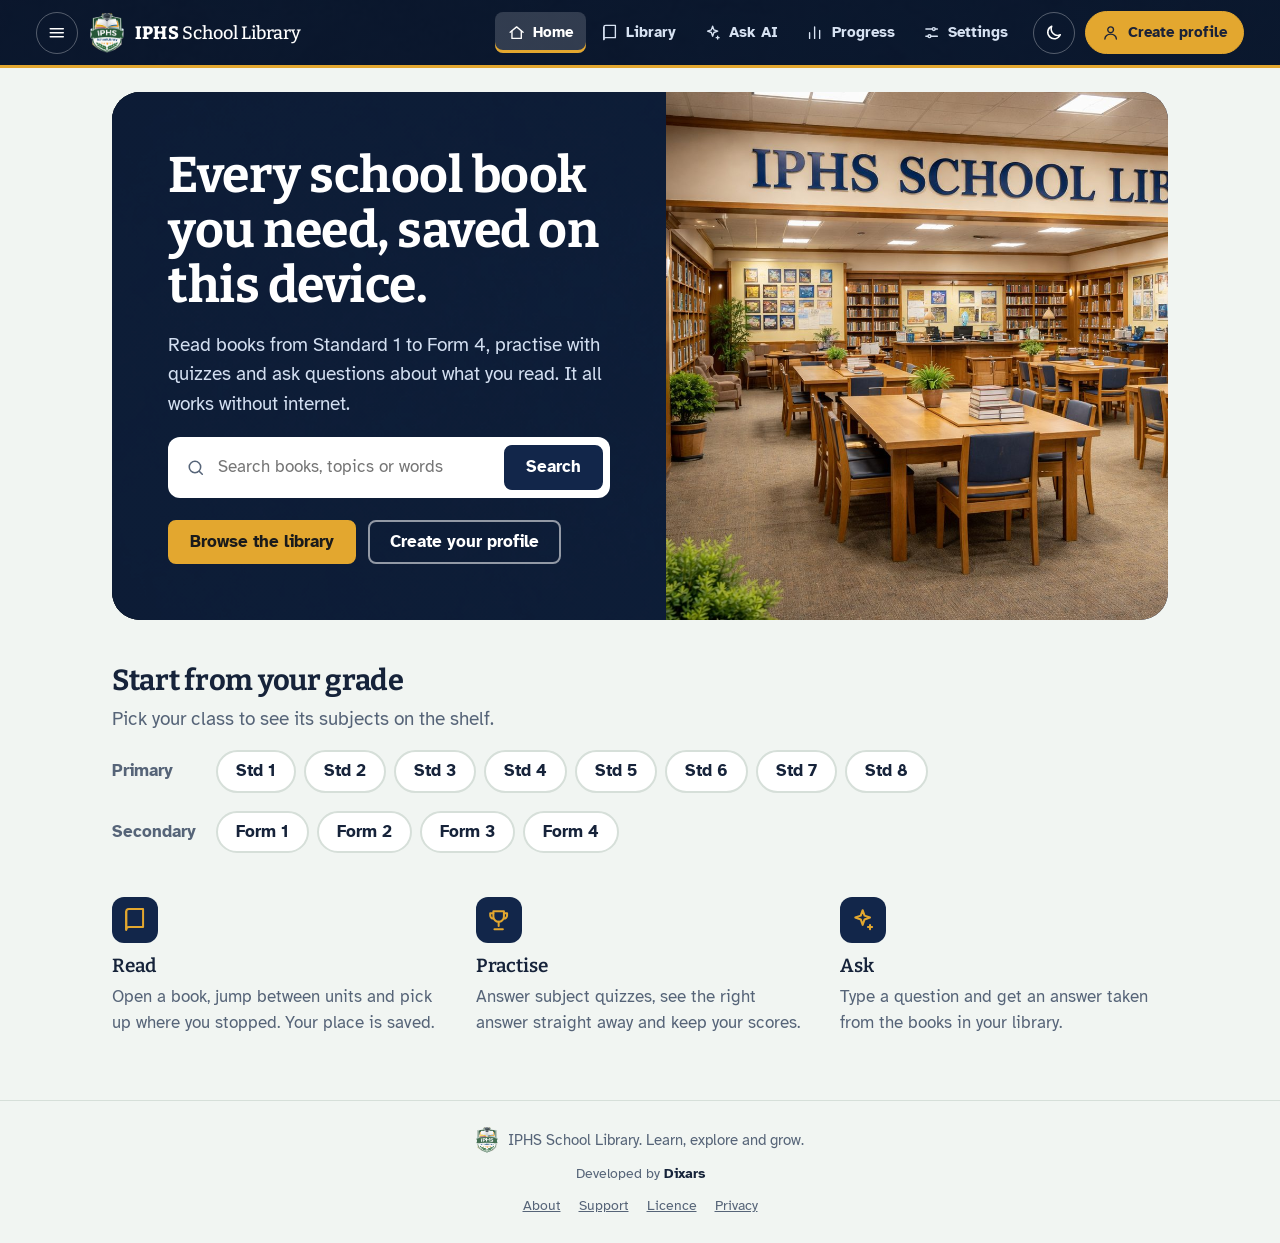
==== index.html @ deb0564f "Add files via upload" ====
<!doctype html>
<html lang="en">
<head>
  <meta charset="utf-8">
  <meta name="viewport" content="width=device-width,height=device-height,initial-scale=1,minimum-scale=1,maximum-scale=1,user-scalable=no,viewport-fit=cover,interactive-widget=resizes-content">
  <meta name="theme-color" content="#12264a">
  <meta name="author" content="Dixars">
  <meta name="description" content="IPHS School Library: read school books, practise with quizzes and ask questions, even without internet.">
  <title>IPHS School Library</title>
  <link rel="icon" href="[data-uri]" type="image/png">
  <link rel="manifest" href="manifest.webmanifest">
  <link rel="apple-touch-icon" href="apple-touch-icon.png">
  <meta name="mobile-web-app-capable" content="yes">
  <meta name="apple-mobile-web-app-capable" content="yes">
  <meta name="apple-mobile-web-app-title" content="IPHS Library">
  <meta name="apple-mobile-web-app-status-bar-style" content="black-translucent">
  <link rel="preconnect" href="https://fonts.googleapis.com">
  <link rel="preconnect" href="https://fonts.gstatic.com" crossorigin>
  <link rel="stylesheet" href="https://fonts.googleapis.com/css2?family=Atkinson+Hyperlegible:ital,wght@0,400;0,700;1,400&family=Bitter:wght@500;600;700;800&display=swap">
  <style>
/* IPHS School Library
   Palette taken from the school's own artwork: sign navy, shield green, star gold, oak shelves. */
:root{
  --navy:#12264a; --navy-deep:#0b1830; --green:#1f5c3b; --gold:#e3a72f; --oak:#a96a2f; --oak-hi:#c68a4c;
  --bg:#f1f5f2; --surface:#ffffff; --surface-2:#e8eee9; --line:#d6dfd9; --text:#16233a; --muted:#566478;
  --primary:#1f5c3b; --primary-hover:#184a30; --on-primary:#ffffff; --link:#1b4f9c; --focus:#2f6fdc;
  --ok:#1f7a45; --ok-bg:#e1f3e8; --bad:#a3283a; --bad-bg:#fbe6e9;
  --plank:var(--oak); --plank-hi:var(--oak-hi);
  --font-body:"Atkinson Hyperlegible",system-ui,-apple-system,"Segoe UI",Roboto,sans-serif;
  --font-head:"Bitter","Rockwell","Georgia",serif;
  --r-sm:8px; --r:12px; --r-lg:20px;
  color-scheme:light;
}
:root[data-theme="dark"]{
  --bg:#0b1220; --surface:#141e30; --surface-2:#1b2740; --line:#26344f; --text:#e7edf7; --muted:#9db0c8;
  --primary:#5cc08c; --primary-hover:#79d1a1; --on-primary:#06210f; --link:#8db8ff; --focus:#8db8ff;
  --ok:#6fd49b; --ok-bg:#12301f; --bad:#ff93a1; --bad-bg:#3a1620; --plank:#6b4220; --plank-hi:#855630;
  color-scheme:dark;
}
*{box-sizing:border-box}
html{scroll-behavior:smooth}
@media (prefers-reduced-motion:reduce){html{scroll-behavior:auto}*{animation:none!important;transition:none!important}}
body{margin:0;background:var(--bg);color:var(--text);font:400 17px/1.55 var(--font-body);-webkit-font-smoothing:antialiased;min-height:100vh;display:flex;flex-direction:column}
h1,h2,h3{font-family:var(--font-head);line-height:1.2;margin:0;color:var(--text);letter-spacing:-.01em}
h1{font-size:clamp(30px,4.6vw,46px);font-weight:700}
h2{font-size:clamp(23px,3vw,29px);font-weight:700}
h3{font-size:19px;font-weight:600}
p{margin:0}
a{color:var(--link)}
button,input,select,textarea{font:inherit;color:inherit}
button{cursor:pointer}
img{max-width:100%}
.ic{width:1.15em;height:1.15em;fill:none;stroke:currentColor;stroke-width:1.9;stroke-linecap:round;stroke-linejoin:round;flex:none}
.sr{position:absolute;width:1px;height:1px;overflow:hidden;clip:rect(0 0 0 0);white-space:nowrap}
.skip{position:absolute;left:12px;top:-60px;background:var(--gold);color:#1a2238;padding:10px 16px;border-radius:var(--r-sm);z-index:100;font-weight:700}
.skip:focus{top:10px}
:focus-visible{outline:3px solid var(--focus);outline-offset:2px;border-radius:4px}
.muted{color:var(--muted)} .small{font-size:14px} .strong{font-weight:700;color:var(--text)}
.lead{font-size:19px;color:var(--muted);max-width:60ch;margin-top:8px}

/* ---------- top bar ---------- */
.topbar{position:sticky;top:0;z-index:30;display:flex;align-items:center;gap:20px;height:68px;padding:0 clamp(14px,3vw,36px);color:#fff;
  background:linear-gradient(rgba(11,24,48,.9),rgba(11,24,48,.9)),url("[data-uri]") center/cover,var(--navy);border-bottom:3px solid var(--gold)}
.brand{display:flex;align-items:center;gap:11px;color:#fff;text-decoration:none;white-space:nowrap}
.brand img{height:40px;width:auto;display:block}
.brand-name{font:500 18px var(--font-head)}.brand-name b{font-weight:800;letter-spacing:.01em}
.nav{display:flex;gap:2px;margin-left:12px;flex:1}
.nav a{display:flex;align-items:center;gap:8px;color:#d7e2f2;text-decoration:none;padding:9px 13px;border-radius:var(--r-sm);font-weight:700;font-size:15px}
.nav a:hover{background:rgba(255,255,255,.1);color:#fff}
.nav a.active{background:rgba(255,255,255,.16);color:#fff;box-shadow:inset 0 -3px 0 var(--gold)}
.top-actions{display:flex;align-items:center;gap:10px;margin-left:auto}
.icon-btn{display:inline-grid;place-items:center;width:42px;height:42px;border-radius:50%;border:1px solid var(--line);background:var(--surface);color:var(--text);transition:background .15s,border-color .15s}
.icon-btn:hover{border-color:var(--primary)}
.icon-btn.on-dark{background:transparent;border-color:rgba(255,255,255,.3);color:#fff}
.icon-btn.on-dark:hover{background:rgba(255,255,255,.12);border-color:#fff}
.account-chip{display:flex;align-items:center;gap:9px;color:#fff;text-decoration:none;font-weight:700;font-size:15px;padding:4px 14px 4px 4px;border:1px solid rgba(255,255,255,.3);border-radius:999px}
.account-chip:hover{background:rgba(255,255,255,.12)}
.account-chip.join{padding:9px 16px;background:var(--gold);color:#1a2238;border-color:var(--gold)}
.account-chip.join:hover{background:#f0b94a}
.avatar{display:grid;place-items:center;width:34px;height:34px;border-radius:50%;background:var(--gold);color:#1a2238;font:700 16px var(--font-head)}
#readbar{position:fixed;top:68px;left:0;height:4px;width:0;background:var(--gold);z-index:29;transition:width .1s linear}

/* ---------- layout ---------- */
main{flex:1}
.wrap{max-width:1120px;margin:0 auto;padding:36px clamp(16px,3vw,32px) 64px}
.wrap.wide{max-width:1000px}
.wrap.landing{padding-top:24px}
.page-head{margin-bottom:22px}
.block{margin-top:44px}.block.flush{margin-top:20px}
.block>h2,.block-head h2{margin-bottom:6px}
.block-head{display:flex;align-items:baseline;justify-content:space-between;gap:16px;margin-bottom:14px}
.block>.lead{margin:0 0 16px}
.block h2+*{margin-top:14px}
.crumbs{display:flex;flex-wrap:wrap;gap:8px;align-items:center;font-size:15px;color:var(--muted);margin-bottom:18px}
.crumbs a{color:var(--muted);text-decoration-thickness:1px}.crumbs a:hover{color:var(--text)}
.textlink{color:var(--link);font-weight:700;text-underline-offset:3px}
.textlink.back{display:inline-flex;align-items:center;gap:7px;text-decoration:none;margin-bottom:18px}
.panel{background:var(--surface);border:1px solid var(--line);border-radius:var(--r);padding:24px}
.panel h3{margin-bottom:6px}
.row-panel{display:flex;align-items:center;justify-content:space-between;gap:18px;flex-wrap:wrap}
.notice{padding:14px 18px;border-radius:var(--r);background:var(--surface-2);margin-bottom:18px}
.notice.warn{background:var(--bad-bg);color:var(--text);border:1px solid var(--bad)}
.empty-state{text-align:center;padding:48px 20px;background:var(--surface);border:1px dashed var(--line);border-radius:var(--r)}
.empty-state h3{margin-bottom:8px}.empty-state p{color:var(--muted);max-width:44ch;margin:0 auto 18px}
.empty{color:var(--muted)}

/* ---------- buttons ---------- */
.btn{display:inline-flex;align-items:center;justify-content:center;gap:8px;min-height:44px;padding:10px 20px;border:2px solid var(--primary);border-radius:var(--r-sm);background:var(--primary);color:var(--on-primary);font-weight:700;text-decoration:none;line-height:1.2;transition:background .15s,border-color .15s,transform .1s}
.btn:hover{background:var(--primary-hover);border-color:var(--primary-hover)}
.btn:active{transform:translateY(1px)}
.btn:disabled{opacity:.6;cursor:wait}
.btn.small{min-height:38px;padding:6px 14px;font-size:15px}
.btn.big{min-height:50px;padding:12px 26px;font-size:18px}
.btn.outline{background:transparent;color:var(--text);border-color:var(--line)}
.btn.outline:hover{background:var(--surface-2);border-color:var(--muted)}
.btn.outline.on{background:var(--ok-bg);border-color:var(--ok);color:var(--text)}
.btn.gold{background:var(--gold);border-color:var(--gold);color:#1a2238}.btn.gold:hover{background:#f0b94a;border-color:#f0b94a}
.btn.ghost-light{background:transparent;border-color:rgba(255,255,255,.55);color:#fff}.btn.ghost-light:hover{background:rgba(255,255,255,.14);border-color:#fff}
.btn.danger{background:transparent;border-color:var(--bad);color:var(--bad)}.btn.danger:hover{background:var(--bad-bg)}
.btn-row{display:flex;flex-wrap:wrap;gap:10px;margin-top:18px}.btn-row.center{justify-content:center}
.icon-btn.fav{width:38px;height:38px}
.icon-btn.fav.on{background:var(--bad-bg);border-color:var(--bad);color:var(--bad)}
.icon-btn.fav.on .ic{fill:currentColor}
.btn.outline.on .ic{fill:currentColor}

/* ---------- forms ---------- */
.searchbar{display:flex;align-items:center;gap:8px;background:var(--surface);border:2px solid var(--line);border-radius:var(--r);padding:5px 5px 5px 16px;max-width:640px}
.searchbar:focus-within{border-color:var(--focus)}
.searchbar>.ic{color:var(--muted)}
.searchbar input{flex:1;min-width:0;width:100%;border:0;background:transparent;font-size:17px;padding:10px 4px;outline:0}
.field{margin-top:18px}
.field label{display:block;font-weight:700;margin-bottom:6px}
.field input[type=text],.field input:not([type]),.field input[type=number],.field input[type=password],.field input[type=url]{width:100%;min-height:48px;padding:10px 14px;border:2px solid var(--line);border-radius:var(--r-sm);background:var(--surface);outline:0}
.field input:focus{border-color:var(--focus)}
.choices{display:flex;flex-wrap:wrap;gap:8px}
.choice input{position:absolute;opacity:0}
.choice span{display:inline-flex;align-items:center;min-height:46px;padding:8px 20px;border:2px solid var(--line);border-radius:999px;background:var(--surface);font-weight:700;cursor:pointer}
.choice input:checked+span{background:var(--primary);border-color:var(--primary);color:var(--on-primary)}
.choice input:focus-visible+span{outline:3px solid var(--focus);outline-offset:2px}
.form-error{color:var(--bad);font-weight:700;min-height:1.5em;margin-top:14px}
.seg{display:inline-flex;border:2px solid var(--line);border-radius:var(--r-sm);overflow:hidden;background:var(--surface)}
.seg button{display:inline-flex;align-items:center;gap:7px;border:0;background:transparent;padding:10px 18px;font-weight:700;min-height:44px}
.seg button.on{background:var(--primary);color:var(--on-primary)}

/* ---------- landing ---------- */
.hero{display:grid;grid-template-columns:minmax(0,1.05fr) minmax(0,.95fr);border-radius:28px;overflow:hidden;min-height:440px;background:var(--navy);color:#fff}
.hero-copy{min-width:0;padding:clamp(28px,5vw,56px);display:flex;flex-direction:column;justify-content:center;gap:18px;
  background:linear-gradient(rgba(14,30,58,.93),rgba(14,30,58,.93)),url("[data-uri]") center/cover}
.hero h1{color:#fff;font-size:clamp(32px,4.6vw,50px);line-height:1.1}
.hero-copy>p{font-size:19px;color:#d3dff1;max-width:48ch}
.hero .searchbar{border-color:transparent;color:var(--text)}
.hero .searchbar .btn{background:var(--navy);border-color:var(--navy)}
.hero-cta{display:flex;flex-wrap:wrap;gap:12px;margin-top:4px}
.hero-art{background:url("[data-uri]") 18% center/cover;min-height:260px}
.chip-groups{display:grid;gap:18px}
.chip-group{display:flex;align-items:center;gap:14px;flex-wrap:wrap}
.chip-group-label{width:90px;font-weight:700;color:var(--muted)}
.chips{display:flex;flex-wrap:wrap;gap:8px}
.chip{display:inline-flex;align-items:center;min-height:42px;padding:6px 18px;border:2px solid var(--line);border-radius:999px;background:var(--surface);color:var(--text);font-weight:700;text-decoration:none;transition:border-color .15s,background .15s}
.chip:hover{border-color:var(--primary);background:var(--surface-2)}
.btn-chip{text-align:left;cursor:pointer;font-weight:400;padding:8px 16px;line-height:1.3}
.three{display:grid;grid-template-columns:repeat(3,1fr);gap:36px}
.three h3{margin:12px 0 6px}.three p{color:var(--muted)}
.mark{display:inline-grid;place-items:center;width:46px;height:46px;border-radius:12px;background:var(--navy);color:var(--gold);font-size:22px}
:root[data-theme="dark"] .mark{background:var(--surface-2)}

/* ---------- home ---------- */
.home-grid{display:grid;grid-template-columns:minmax(0,1.5fr) minmax(0,1fr);gap:20px;margin-top:26px}
.continue{display:flex;gap:22px;align-items:center}
.continue h3{margin-bottom:4px}
.continue .meter{margin:10px 0 16px;max-width:320px}
.empty-cont{min-height:150px}
.stat-panel{display:grid;gap:12px;align-content:start}
.stat-line{display:flex;align-items:baseline;gap:10px;flex-wrap:wrap}
.stat-num,.big-num{font:700 34px/1 var(--font-head)}.stat-num small,.big-num small,.huge small{font:400 16px var(--font-body);color:var(--muted)}
.big-num{font-size:44px;margin:8px 0 12px}
.badge-line{display:flex;align-items:center;gap:8px;font-weight:700}.badge-line .ic{color:var(--gold);width:1.4em;height:1.4em}
.meter{height:10px;border-radius:99px;background:var(--surface-2);overflow:hidden;border:1px solid var(--line)}
.meter span{display:block;height:100%;background:var(--primary);border-radius:99px;transition:width .35s}
.meter.slim{height:7px}
.top-stats{display:grid;grid-template-columns:repeat(3,1fr);gap:16px}

/* ---------- library: tabs + shelf ---------- */
.tabs{display:flex;flex-wrap:wrap;gap:12px 34px;margin-bottom:30px}
.tabgroup{display:flex;flex-direction:column;gap:6px}
.tabgroup-label{font-weight:700;color:var(--muted);font-size:15px}
.tabrow{display:flex;gap:6px;flex-wrap:wrap}
.tab{position:relative;display:inline-flex;align-items:center;min-height:42px;padding:6px 15px;border:2px solid var(--line);border-radius:10px 10px 4px 4px;background:var(--surface);color:var(--text);font-weight:700;text-decoration:none}
.tab:hover{border-color:var(--primary)}
.tab.active{background:var(--navy);border-color:var(--navy);color:#fff}
:root[data-theme="dark"] .tab.active{background:var(--primary);border-color:var(--primary);color:var(--on-primary)}
.tab.has::after{content:"";position:absolute;top:5px;right:5px;width:8px;height:8px;border-radius:50%;background:var(--gold)}

.shelf{--row:318px;display:grid;grid-template-columns:repeat(auto-fill,86px);justify-content:start;gap:0 14px;grid-auto-rows:var(--row);padding:0 22px;
  border-radius:6px;background:repeating-linear-gradient(to bottom,transparent 0,transparent calc(var(--row) - 20px),var(--plank-hi) calc(var(--row) - 20px),var(--plank-hi) calc(var(--row) - 16px),var(--plank) calc(var(--row) - 16px),var(--plank) var(--row))}
.spine{--c:#1d3a6e;position:relative;align-self:end;margin-bottom:20px;width:86px;height:var(--h);display:flex;flex-direction:column;align-items:center;justify-content:space-between;padding:20px 8px 12px;
  background:var(--c);color:#fff;text-decoration:none;border-radius:4px 4px 2px 2px;
  box-shadow:inset -7px 0 9px rgba(0,0,0,.2),inset 3px 0 0 rgba(255,255,255,.14),0 2px 3px rgba(0,0,0,.2);transition:transform .2s ease,box-shadow .2s ease}
.spine::before,.spine::after{content:"";position:absolute;left:0;right:0;height:5px;background:var(--gold);opacity:.9}
.spine::before{top:9px}.spine::after{bottom:44px}
.spine:hover,.spine:focus-visible{transform:translateY(-14px);box-shadow:inset -7px 0 9px rgba(0,0,0,.2),inset 3px 0 0 rgba(255,255,255,.14),0 14px 14px rgba(0,0,0,.28)}
.spine-title{writing-mode:vertical-rl;max-height:calc(var(--h) - 90px);font:600 16px/1.15 var(--font-head);text-align:left;margin-top:8px;overflow:hidden}
.spine-count{display:grid;place-items:center;width:30px;height:30px;border-radius:50%;background:#fff;color:#1a2238;font:700 15px var(--font-body)}
.spine.none{filter:saturate(.45);opacity:.7}
.spine.none .spine-count{background:transparent;color:#fff;opacity:.8}
.shelf-note{margin-top:18px;color:var(--muted);font-size:15px}

/* ---------- books ---------- */
.cover-grid{display:grid;grid-template-columns:repeat(auto-fill,minmax(210px,1fr));gap:22px}
.book{display:flex;flex-direction:column;background:var(--surface);border:1px solid var(--line);border-radius:var(--r);overflow:hidden}
.book-cover{--c:#1d3a6e;position:relative;display:flex;flex-direction:column;justify-content:space-between;min-height:170px;padding:22px 20px 16px 30px;background:var(--c);color:#fff;text-decoration:none;
  box-shadow:inset 12px 0 0 rgba(0,0,0,.18),inset 14px 0 0 var(--gold)}
.book-cover::after{content:"";position:absolute;inset:0;background:linear-gradient(120deg,rgba(255,255,255,.12),transparent 50%);pointer-events:none}
.book-cover-title{font:700 24px/1.15 var(--font-head)}
.book-cover-grade{font-size:15px;opacity:.9}
.book-cover.small{min-height:130px;width:110px;flex:none;padding:14px 10px 12px 24px;border-radius:var(--r-sm);box-shadow:inset 8px 0 0 rgba(0,0,0,.18),inset 10px 0 0 var(--gold)}
.book-cover.small .book-cover-title{font-size:17px}
.book-body{padding:16px;display:grid;gap:10px}
.book-actions{display:flex;align-items:center;justify-content:space-between;margin-top:2px}
.tags{display:flex;flex-wrap:wrap;gap:6px}
.tag{display:inline-block;font-size:14px;font-weight:700;padding:2px 11px;border-radius:999px;background:var(--surface-2);color:var(--text)}
.status{display:inline-flex;align-items:center;gap:6px;font-size:15px;font-weight:700;color:var(--muted)}
.status.done{color:var(--ok)}.status.quiet{font-weight:400}

/* ---------- reader ---------- */
.reader-layout{display:grid;grid-template-columns:250px minmax(0,1fr);gap:28px;align-items:start}
.units{position:sticky;top:92px;background:var(--surface);border:1px solid var(--line);border-radius:var(--r);padding:18px}
.units h3{margin-bottom:10px}
.units ol{list-style:none;margin:0;padding:0;display:grid;gap:2px}
.units button{width:100%;text-align:left;border:0;background:transparent;padding:9px 11px;border-radius:var(--r-sm);font-weight:700;border-left:4px solid transparent;color:var(--text)}
.units button:hover{background:var(--surface-2)}
.units button.active{background:var(--surface-2);border-left-color:var(--gold)}
.paper{background:var(--surface);border:1px solid var(--line);border-radius:var(--r);padding:clamp(22px,4vw,48px)}
.paper{overflow-wrap:anywhere}.paper p,.paper li{overflow-wrap:anywhere}
.paper-head{display:grid;gap:12px;padding-bottom:22px;border-bottom:1px solid var(--line);margin-bottom:8px}
.reader-actions{display:flex;flex-wrap:wrap;gap:8px}
.prose{font-size:19px;line-height:1.75;max-width:66ch}
.prose h2{font-size:27px;margin:40px 0 12px;padding-top:26px;border-top:4px solid var(--gold);scroll-margin-top:96px}
.prose h2:first-child{margin-top:20px;border-top:0;padding-top:0}
.prose h3{font-size:21px;margin:28px 0 8px;color:var(--primary)}
.prose p{margin:0 0 14px}
.prose ul,.prose ol{padding-left:1.3em;margin:0 0 16px}.prose li{margin:5px 0;padding-left:4px}
.prose li::marker{color:var(--primary);font-weight:700}
.paper-foot{margin-top:36px;padding-top:24px;border-top:1px solid var(--line)}
.finish-msg{display:flex;align-items:center;gap:8px;font-weight:700;margin-bottom:12px}
.finish-msg .ic{color:var(--ok)}

/* ---------- lists / progress ---------- */
.rows{display:grid;border:1px solid var(--line);border-radius:var(--r);background:var(--surface);overflow:hidden}
.row{display:flex;align-items:center;gap:14px;padding:14px 18px;border-bottom:1px solid var(--line)}
.row:last-child{border-bottom:0}.row>div:first-child{flex:1;min-width:0}
.row a.strong{text-decoration:none}.row a.strong:hover{text-decoration:underline}
.score-pill{font:700 17px var(--font-head);padding:4px 14px;border-radius:999px;background:var(--surface-2)}
.ladder{list-style:none;margin:16px 0;padding:0;display:grid;gap:0}
.ladder li{display:flex;gap:14px;align-items:center;padding:12px 0 12px 2px;position:relative}
.ladder li div{display:grid}
.ladder li:not(:last-child)::before{content:"";position:absolute;left:15px;top:44px;bottom:-12px;width:2px;background:var(--line)}
.ladder-dot{display:grid;place-items:center;width:30px;height:30px;border-radius:50%;border:2px solid var(--line);background:var(--surface);color:#fff;flex:none;z-index:1}
.ladder li.past .ladder-dot,.ladder li.now .ladder-dot{background:var(--primary);border-color:var(--primary);color:var(--on-primary)}
.ladder li.now .ladder-dot{box-shadow:0 0 0 4px rgba(227,167,47,.45)}
.ladder li:not(.past):not(.now) strong{color:var(--muted)}

/* ---------- profile / register ---------- */
.profile-layout{display:grid;grid-template-columns:minmax(0,440px) 1fr;gap:28px;align-items:start}
.libcard{position:relative;color:#fff;border-radius:18px;padding:26px 26px 22px;width:100%;display:flex;flex-direction:column;justify-content:space-between;min-height:240px;
  background:linear-gradient(rgba(14,30,58,.9),rgba(14,30,58,.93)),url("[data-uri]") center/cover;border-left:14px solid var(--green);box-shadow:0 10px 26px rgba(8,18,40,.28)}
.libcard::after{content:"";position:absolute;left:0;right:0;top:78px;height:4px;background:var(--gold)}
.libcard-top{display:flex;align-items:center;gap:12px}.libcard-top strong{display:block;font:700 18px var(--font-head)}.libcard-top span{font-size:14px;color:#c4d3ea}
.libcard-name{font:700 clamp(24px,3.6vw,30px)/1.1 var(--font-head);margin-top:20px;overflow-wrap:anywhere}
.libcard-grid{display:grid;grid-template-columns:repeat(4,auto);gap:6px 20px;margin:12px 0 0;justify-content:start}
.libcard-grid div{display:grid}.libcard-grid dt{font-size:13px;color:#b8c8e2}.libcard-grid dd{margin:0;font-weight:700}
.libcard-no{font:600 15px/1 ui-monospace,Menlo,Consolas,monospace;letter-spacing:.14em;color:var(--gold);margin-top:14px}
.register{display:grid;grid-template-columns:.9fr 1.1fr;border-radius:24px;overflow:hidden;background:var(--surface);border:1px solid var(--line)}
.register-art{display:flex;align-items:flex-end;padding:30px;color:#fff;min-height:560px;background:linear-gradient(180deg,rgba(11,24,48,.1) 25%,rgba(11,24,48,.88)),url("[data-uri]") 42% center/cover}
.register-art h2{color:#fff;margin-bottom:8px}.register-art p{color:#e1eaf7}
.register-form{padding:clamp(24px,4vw,44px)}
.register-form h1{font-size:clamp(28px,3.4vw,36px);margin-bottom:6px}

/* ---------- ask AI ---------- */
.chat{padding:0;overflow:hidden;max-width:820px}
.chat-log{display:flex;flex-direction:column;gap:14px;padding:22px;min-height:240px;max-height:56vh;overflow-y:auto}
.chat-empty{margin:auto;text-align:center;color:var(--muted);max-width:40ch}
.msg{max-width:85%;padding:12px 16px;border-radius:16px;white-space:pre-wrap;overflow-wrap:anywhere}
.msg.me{align-self:flex-end;background:var(--navy);color:#fff;border-bottom-right-radius:4px}
:root[data-theme="dark"] .msg.me{background:var(--primary);color:var(--on-primary)}
.msg.ai{align-self:flex-start;background:var(--surface-2);border-bottom-left-radius:4px}
.msg.pending p::after{content:"...";animation:dots 1.2s steps(4,end) infinite}
@keyframes dots{0%{content:""}25%{content:"."}50%{content:".."}75%,100%{content:"..."}}
.msg .src,.msg .note{display:block;margin-top:8px;font-size:14px;color:var(--muted);white-space:normal}
.suggest{display:flex;flex-wrap:wrap;align-items:center;gap:8px;padding:0 22px 14px}
.chat-form{display:flex;gap:10px;padding:14px 22px;border-top:1px solid var(--line);align-items:flex-end}
.chat-form textarea{flex:1;resize:vertical;min-height:50px;max-height:160px;padding:11px 14px;border:2px solid var(--line);border-radius:var(--r-sm);background:var(--surface);outline:0}
.chat-form textarea:focus{border-color:var(--focus)}
.chat-mode{padding:0 22px 16px}

/* ---------- settings ---------- */
.wrap>.panel+.panel{margin-top:16px}
.setting{display:flex;align-items:center;justify-content:space-between;gap:20px;flex-wrap:wrap}
.setting.nopad{padding:0}
.ai-form{margin-top:10px;padding-top:6px;border-top:1px solid var(--line);max-width:560px}
.ai-form.dim{opacity:.6}

/* ---------- quiz ---------- */
.quiz{max-width:720px;margin:0 auto}
.quiz-meta{display:flex;justify-content:space-between;gap:12px;color:var(--muted);font-weight:700;margin-bottom:10px;flex-wrap:wrap}
.q{font-size:clamp(25px,3.6vw,32px);margin:26px 0 22px}
.opts{display:grid;gap:12px}
.opt{display:flex;align-items:center;gap:16px;text-align:left;min-height:62px;padding:12px 18px;background:var(--surface);border:2px solid var(--line);border-radius:var(--r);font-size:18px;transition:border-color .15s,background .15s}
.opt:hover:not(:disabled){border-color:var(--primary);background:var(--surface-2)}
.opt .key{display:grid;place-items:center;flex:none;width:34px;height:34px;border-radius:8px;background:var(--surface-2);font:700 16px var(--font-head)}
.opt:disabled{cursor:default;color:var(--text)}
.opt.right{background:var(--ok-bg);border-color:var(--ok)}.opt.right .key{background:var(--ok);color:#fff}
.opt.wrong{background:var(--bad-bg);border-color:var(--bad)}.opt.wrong .key{background:var(--bad);color:#fff}
.quiz-foot{margin-top:20px;display:grid;gap:14px;justify-items:start}
.fb{font-weight:700;font-size:18px}.fb.ok{color:var(--ok)}.fb.no{color:var(--bad)}
.center{text-align:center}.panel.center{padding:40px 24px}
.huge{font:800 72px/1 var(--font-head);margin:18px 0}.huge small{font-size:24px}
.quiz.result .meter{max-width:320px;margin:0 auto 18px}

/* ---------- misc chrome ---------- */
.footer{display:flex;align-items:center;justify-content:center;gap:10px;padding:26px 16px;color:var(--muted);font-size:15px;border-top:1px solid var(--line)}
.footer{flex-wrap:wrap;text-align:center}
.footer-dev{flex-basis:100%;font-size:14px}
.footer-dev strong{color:var(--text)}
.footer img{height:26px;width:auto;opacity:.85}
.bottomnav{display:none}
#toast{position:fixed;left:50%;bottom:28px;transform:translate(-50%,20px);background:var(--navy-deep);color:#fff;padding:12px 22px;border-radius:999px;font-weight:700;box-shadow:0 8px 24px rgba(0,0,0,.3);opacity:0;pointer-events:none;transition:opacity .2s,transform .2s;z-index:60;max-width:90vw;text-align:center}
#toast.show{opacity:1;transform:translate(-50%,0)}

/* ---------- tablet / mobile ---------- */
@media (max-width:980px){
  .nav a span{display:none}.nav a{padding:10px 12px}.nav a .ic{width:1.4em;height:1.4em}
  .home-grid,.profile-layout,.reader-layout{grid-template-columns:minmax(0,1fr)}
  .units{position:static}.units ol{display:flex;flex-wrap:wrap;gap:6px}.units button{border:2px solid var(--line);border-radius:999px;padding:6px 14px}.units button.active{border-color:var(--gold)}
  .top-stats{grid-template-columns:minmax(0,1fr)}
  .three{grid-template-columns:minmax(0,1fr);gap:26px}
}
@media (max-width:760px){
  body{font-size:16px;padding-bottom:70px}
  .topbar{height:60px}#readbar{top:60px}
  .nav{display:none}
  .brand img{height:34px}.brand-name{font-size:16px}
  .brand-name{font-size:15px}.top-actions{gap:8px}
  .account-name{display:none}.account-chip{padding:3px}.account-chip.join{padding:0;width:42px;height:42px;justify-content:center}.account-chip.join span{display:none}.account-chip.join .ic{width:1.35em;height:1.35em}
  .bottomnav{display:grid;grid-template-columns:repeat(5,1fr);position:fixed;left:0;right:0;bottom:0;z-index:40;background:var(--navy-deep);border-top:3px solid var(--gold);padding-bottom:env(safe-area-inset-bottom)}
  .bottomnav a{display:flex;flex-direction:column;align-items:center;gap:2px;padding:9px 2px 8px;color:#b9c8e0;text-decoration:none;font-size:12px;font-weight:700}
  .bottomnav a .ic{width:1.6em;height:1.6em}.bottomnav a.active{color:#fff;box-shadow:inset 0 3px 0 var(--gold)}
  #toast{bottom:84px}
  .hero{grid-template-columns:minmax(0,1fr);border-radius:20px}.hero-art{order:-1;min-height:170px}
  .hero-copy{padding:26px 20px}.hero .searchbar .btn{display:none}
  .chip-group-label{width:100%}
  .register{grid-template-columns:minmax(0,1fr)}.register-art{min-height:200px}
  .libcard-grid{grid-template-columns:repeat(2,auto)}
  .continue{flex-direction:column;align-items:flex-start}
  .wrap{padding-top:24px}
  .prose{font-size:18px}
  .msg{max-width:94%}
  .chat-form{flex-direction:column;align-items:stretch}.chat-form .btn{width:100%}
  /* shelf becomes a stack of books lying flat */
  .shelf{display:grid;grid-template-columns:1fr;grid-auto-rows:auto;gap:8px;padding:0;background:none;border-radius:0}
  .spine{width:100%;height:auto;min-height:62px;margin:0;flex-direction:row;align-items:center;padding:10px 14px 10px 26px;border-radius:6px;box-shadow:inset 10px 0 0 rgba(0,0,0,.18),inset 0 -4px 0 var(--gold)}
  .spine::before,.spine::after{display:none}
  .spine:hover,.spine:focus-visible{transform:none}
  .spine-title{writing-mode:horizontal-tb;max-height:none;margin:0;font-size:17px}
}

/* ---------- class screen + guide ---------- */
.class-head{display:flex;justify-content:space-between;align-items:flex-end;gap:20px;flex-wrap:wrap;margin-bottom:24px}
.class-head .lead{margin-top:6px}
.stage-tag{display:inline-block;margin-bottom:10px;padding:3px 14px;border-radius:999px;background:var(--navy);color:#fff;font-size:15px;font-weight:700}
:root[data-theme="dark"] .stage-tag{background:var(--primary);color:var(--on-primary)}
.glance{display:flex;gap:10px;margin:0}
.glance div{display:flex;flex-direction:column-reverse;align-items:center;min-width:96px;padding:10px 16px;background:var(--surface);border:1px solid var(--line);border-radius:var(--r);text-align:center}
.glance dd{margin:0;font:700 28px/1.1 var(--font-head)}
.glance dt{font-size:14px;color:var(--muted)}
.guide{margin-top:52px;padding-top:30px;border-top:4px solid var(--gold)}
.guide-head{display:flex;justify-content:space-between;align-items:flex-end;gap:16px;flex-wrap:wrap;margin-bottom:18px}
.guide-head h2{margin-bottom:4px}
.guide-grid{display:grid;grid-template-columns:minmax(0,1fr) minmax(0,1.55fr);gap:18px;margin-bottom:18px;align-items:start}
.guide-grid.even{grid-template-columns:repeat(2,minmax(0,1fr))}
.about h4{margin:18px 0 8px;font:700 16px var(--font-body)}
.about p{color:var(--muted)}
.ticks{list-style:none;margin:0;padding:0;display:grid;gap:9px}
.ticks li{position:relative;padding-left:26px}
.ticks li::before{content:"";position:absolute;left:3px;top:.55em;width:11px;height:6px;border-left:3px solid var(--primary);border-bottom:3px solid var(--primary);transform:rotate(-45deg) translateY(-50%)}
.hint-grid{display:grid;grid-template-columns:repeat(2,minmax(0,1fr));gap:12px;margin-top:14px}
.hint{display:grid;grid-template-columns:auto 1fr;gap:12px;padding:14px;background:var(--surface-2);border-radius:10px;border-left:5px solid var(--gold)}
.hint-ic{display:grid;place-items:center;width:34px;height:34px;border-radius:50%;background:var(--navy);color:var(--gold);font-size:17px}
:root[data-theme="dark"] .hint-ic{background:var(--surface);}
.hint strong{display:block;line-height:1.25;margin-bottom:3px}
.hint p{color:var(--muted);font-size:15px;line-height:1.45}
.routine{margin-bottom:18px}
.routine-head{display:flex;justify-content:space-between;align-items:baseline;gap:12px;flex-wrap:wrap;margin-bottom:14px}
.steps{counter-reset:step;list-style:none;margin:0;padding:0;display:grid;grid-template-columns:repeat(auto-fit,minmax(150px,1fr));gap:12px}
.steps li{counter-increment:step;position:relative;padding:14px 14px 14px;border:1px solid var(--line);border-radius:12px;background:var(--surface)}
.steps li::before{content:counter(step);display:grid;place-items:center;width:30px;height:30px;margin-bottom:10px;border-radius:50%;background:var(--navy);color:#fff;font:700 15px var(--font-head)}
:root[data-theme="dark"] .steps li::before{background:var(--primary);color:var(--on-primary)}
.steps .time{position:absolute;top:16px;right:14px;display:inline-flex;align-items:center;gap:4px;font-size:13px;font-weight:700;color:var(--muted)}
.steps strong{display:block;font:700 18px var(--font-head);margin-bottom:4px}
.steps p{color:var(--muted);font-size:15px;line-height:1.45}
.hint-subs{display:grid;gap:8px;margin-top:12px}
.hint-sub{border:1px solid var(--line);border-radius:10px;background:var(--surface)}
.hint-sub summary{display:flex;align-items:center;justify-content:space-between;gap:10px;padding:11px 14px;font-weight:700;cursor:pointer;list-style:none}
.hint-sub summary::-webkit-details-marker{display:none}
.hint-sub summary::after{content:"";width:9px;height:9px;margin-left:6px;border-right:3px solid var(--muted);border-bottom:3px solid var(--muted);transform:rotate(45deg);transition:transform .15s;flex:none}
.hint-sub[open] summary::after{transform:rotate(-135deg)}
.hint-sub summary span:first-child{flex:1}
.hint-sub[open]{background:var(--surface-2)}
.hint-sub ul{margin:0;padding:0 16px 8px 34px;display:grid;gap:7px}
.hint-sub a{display:inline-block;margin:4px 16px 12px}
.install-banner{display:flex;align-items:center;justify-content:space-between;gap:16px;flex-wrap:wrap;margin-top:22px;border-left:5px solid var(--gold)}
@media (max-width:980px){.guide-grid,.guide-grid.even{grid-template-columns:minmax(0,1fr)}}
@media (max-width:760px){.hint-grid{grid-template-columns:minmax(0,1fr)}.steps{grid-template-columns:minmax(0,1fr)}.glance{width:100%}.glance div{flex:1;min-width:0;padding:10px 6px}.guide{margin-top:40px}.steps .time{top:14px}}

/* ---------- class screen: stages, subject groups ---------- */
.stagebar{list-style:none;display:flex;gap:10px;margin:0 0 26px;padding:0;flex-wrap:wrap}
.stagebar li{flex:1 1 220px;max-width:360px}
.stagebar a{display:grid;gap:2px;padding:12px 16px;border:2px solid var(--line);border-radius:var(--r);background:var(--surface);color:var(--text);text-decoration:none}
.stagebar a:hover{border-color:var(--primary)}
.stagebar span{font-size:14px;color:var(--muted)}
.stagebar .now a{border-color:var(--gold);background:var(--surface-2);box-shadow:inset 0 -4px 0 var(--gold)}
.exam-note{display:flex;align-items:center;gap:12px;margin:0 0 26px;padding:14px 18px;border-radius:var(--r);background:var(--surface);border:1px solid var(--gold);border-left-width:6px;font-weight:700}
.exam-note .ic{color:var(--gold);width:1.5em;height:1.5em}
.subj-head{margin-bottom:16px}
.subj-empty{margin:0 0 16px}
.seg.small button{min-height:38px;padding:6px 16px;font-size:15px}
.subj-groups{display:grid;grid-template-columns:repeat(2,minmax(0,1fr));gap:30px 28px;align-items:start}
.subj-group h3{margin-bottom:10px}
.subj-list{display:grid;gap:10px}
.subj{--c:#1d3a6e;display:flex;align-items:stretch;gap:0;background:var(--surface);border:1px solid var(--line);border-radius:var(--r);overflow:hidden;color:var(--text);text-decoration:none;transition:border-color .15s,transform .15s}
.subj:hover{border-color:var(--primary);transform:translateY(-2px)}
.subj-bar{flex:none;width:12px;background:var(--c);box-shadow:inset -3px 0 0 var(--gold)}
.subj-main{flex:1;min-width:0;padding:14px 16px;display:grid;gap:7px}
.subj-main strong{font:700 19px/1.2 var(--font-head)}
.subj-hint{font-size:15px;line-height:1.45;color:var(--muted)}
.subj-go{display:grid;place-items:center;flex:none;width:46px;color:var(--primary)}
.subj-go .flip{transform:rotate(180deg)}
.subj.none{background:transparent;border-style:dashed}
.subj.none .subj-bar{opacity:.5}
.tag.on{background:var(--ok-bg);color:var(--ok)}
.tag.quiet{background:transparent;border:1px dashed var(--line);color:var(--muted);font-weight:400}
@media (max-width:980px){.subj-groups{grid-template-columns:minmax(0,1fr)}}

/* ---------- dictionary ---------- */
.dict{margin-top:22px;max-width:820px}
.dict-entry,.dict-note{background:var(--surface);border:1px solid var(--line);border-left:6px solid var(--gold);border-radius:var(--r);padding:clamp(18px,3vw,30px)}
.dict-head{display:flex;justify-content:space-between;align-items:flex-start;gap:14px}
.dict-word{font-size:clamp(30px,4.5vw,40px);overflow-wrap:anywhere}
.dict-phon{display:block;color:var(--muted);font-size:18px;margin-top:2px}
.dict-count{margin:8px 0 4px}
.dict-pos{margin-top:18px}
.dict-pos h3{font:italic 700 20px var(--font-head);color:var(--primary);padding-bottom:6px;border-bottom:1px solid var(--line)}
.dict-pos ol{margin:10px 0 0;padding-left:1.5em;display:grid;gap:12px}
.dict-pos li::marker{font-weight:700;color:var(--muted)}
.dict-pos li p{max-width:70ch}
.dict-ex{margin-top:4px;padding-left:12px;border-left:3px solid var(--line);color:var(--muted);font-style:italic}
.dict-syn{margin-top:4px;font-size:15px;color:var(--muted)}
.dict-syn.all{margin-top:20px}
.dict-entry footer{margin-top:18px}
.dict-note p{color:var(--muted);margin-top:6px}
.read-tip{margin-top:-2px}
.sheet{position:fixed;inset:0;z-index:80;display:flex;align-items:center;justify-content:center;padding:16px;background:rgba(8,16,32,.55)}
.sheet[hidden]{display:none}
.sheet-card{position:relative;width:min(680px,100%);max-height:82vh;overflow-y:auto;border-radius:var(--r-lg);background:var(--bg);padding:12px 12px 16px;box-shadow:0 18px 48px rgba(0,0,0,.4)}
.sheet-card .dict-entry,.sheet-card .dict-note{margin-top:34px}
.sheet-card>p,.sheet-card #dictSheetBody>p{padding:40px 14px 14px}
.sheet-close{position:absolute;top:10px;right:10px;z-index:1}
@media (max-width:760px){.sheet{align-items:flex-end;padding:0}.sheet-card{border-radius:var(--r-lg) var(--r-lg) 0 0;max-height:86vh}}

/* ---------- read-aloud player ---------- */
.prose .speaking{background:rgba(227,167,47,.26);border-radius:6px;box-shadow:0 0 0 6px rgba(227,167,47,.26)}
.player{position:fixed;left:0;right:0;bottom:0;z-index:45;padding:10px clamp(12px,3vw,32px) calc(10px + env(safe-area-inset-bottom));background:var(--navy-deep);color:#fff;border-top:3px solid var(--gold);box-shadow:0 -8px 24px rgba(0,0,0,.25)}
.player[hidden]{display:none}
.player-row{display:flex;align-items:center;gap:10px;max-width:1120px;margin:0 auto}
.player-row.opts{margin-top:8px;gap:18px;font-size:14px;color:#c9d6ea;flex-wrap:wrap}
.player .icon-btn{background:transparent;border-color:rgba(255,255,255,.35);color:#fff;flex:none}
.player .icon-btn:hover{background:rgba(255,255,255,.14)}
.player-play{min-width:116px;background:var(--gold);border-color:var(--gold);color:#1a2238}
.player-play:hover{background:#f0b94a;border-color:#f0b94a}
.player-info{flex:1;min-width:0;display:grid;gap:6px}
.player-info strong{font-size:15px}
.player .meter{background:rgba(255,255,255,.18);border-color:transparent}
.player .meter span{background:var(--gold)}
.player select{max-width:200px;min-height:36px;padding:4px 8px;border-radius:8px;border:1px solid rgba(255,255,255,.35);background:#12264a;color:#fff;margin-left:6px}
.wrap.player-on{padding-bottom:150px}
@media (max-width:760px){.player{bottom:calc(64px + env(safe-area-inset-bottom));padding-bottom:10px}.player-play{min-width:0}.player-info strong{font-size:14px}.player select{max-width:140px}.wrap.player-on{padding-bottom:230px}}
@media print{.player,.topbar,.bottomnav,.footer,.units,.reader-actions,.paper-foot,#readbar{display:none!important}.paper{border:0;padding:0}}

/* ---------- teacher results ---------- */
.field select,.filter select{width:100%;min-height:48px;padding:10px 12px;border:2px solid var(--line);border-radius:var(--r-sm);background:var(--surface);outline:0}
.field textarea{width:100%;padding:10px 14px;border:2px solid var(--line);border-radius:var(--r-sm);background:var(--surface);outline:0;resize:vertical}
.field select:focus,.field textarea:focus,.filter select:focus{border-color:var(--focus)}
.narrow{max-width:640px}
.two-col{display:grid;grid-template-columns:minmax(0,1fr) minmax(0,1fr);gap:0 16px}
.toolbar{display:flex;flex-wrap:wrap;gap:10px;align-items:center;margin:18px 0}
.narrow .toolbar{margin-bottom:0}
.small-note{font-size:14px;margin-top:10px}
.print-only{display:none}
.teacher-panel{margin-bottom:16px}
.mini-classes{list-style:none;margin:8px 0 0;padding:0;display:grid;gap:8px}
.mini-classes a{display:flex;justify-content:space-between;gap:12px;flex-wrap:wrap;padding:10px 14px;border:1px solid var(--line);border-radius:var(--r-sm);color:var(--text);text-decoration:none}
.mini-classes a:hover{border-color:var(--primary)}
.class-grid{display:grid;grid-template-columns:repeat(auto-fill,minmax(250px,1fr));gap:16px;margin-bottom:24px}
.class-card{display:flex;flex-direction:column;gap:6px;padding:20px;background:var(--surface);border:1px solid var(--line);border-top:5px solid var(--green);border-radius:var(--r);color:var(--text);text-decoration:none;transition:border-color .15s,transform .15s}
.class-card:hover{border-color:var(--primary);transform:translateY(-2px)}
.cc-level{font-size:14px;font-weight:700;color:var(--muted)}
.cc-avg{display:flex;justify-content:space-between;align-items:center;margin-top:auto;padding-top:12px;border-top:1px solid var(--line);font-size:15px}
.class-top{display:flex;flex-wrap:wrap;justify-content:space-between;gap:12px;align-items:flex-end}
.class-top .toolbar{margin:0}
.backup{margin-top:24px}
.assess-list{list-style:none;margin:0;padding:0;display:grid;gap:12px}
.assess{display:grid;grid-template-columns:minmax(0,1fr) auto auto;gap:16px;align-items:center;padding:16px 20px;background:var(--surface);border:1px solid var(--line);border-radius:var(--r)}
.assess h3{font-size:18px;margin-bottom:2px}
.assess-stat{display:flex;flex-direction:column;align-items:flex-end;font-size:14px;color:var(--muted);white-space:nowrap}
.assess-stat strong{color:var(--text);font-size:17px}
.assess-actions{display:flex;gap:8px}
.grade{display:inline-grid;place-items:center;min-width:26px;height:26px;padding:0 6px;border-radius:6px;font-weight:700;font-size:14px;color:#fff;background:#566478}
.grade.g-A,i.g-A{background:#1f7a45}.grade.g-B,i.g-B{background:#3c8a3a}.grade.g-C,i.g-C{background:#2f6fdc}
.grade.g-D,i.g-D{background:#b07a1c}.grade.g-E,i.g-E{background:#c2571a}.grade.g-F,i.g-F{background:#a3283a}
.learner-layout{display:grid;grid-template-columns:minmax(0,360px) minmax(0,1fr);gap:16px;align-items:start}
.learner-list{margin:12px 0 0;padding-left:0;list-style-position:inside;display:grid;gap:8px}
.learner-list li{display:flex;gap:8px;align-items:center}
.rename{flex:1;min-width:0;min-height:44px;padding:8px 12px;border:2px solid transparent;border-bottom-color:var(--line);border-radius:var(--r-sm);background:transparent}
.rename:hover{border-color:var(--line)}.rename:focus{border-color:var(--focus);outline:0;background:var(--surface)}
.marks-layout{display:grid;grid-template-columns:minmax(0,1fr) 300px;gap:16px;align-items:start}
.marks-panel{padding:0;overflow:hidden}
.marks-tip{padding:14px 18px;background:var(--surface-2);font-size:15px;color:var(--muted)}
.save-state{font-weight:700;color:var(--ok);margin-left:6px}
.table-wrap{overflow-x:auto;-webkit-overflow-scrolling:touch}
.marks-table,.report-table{width:100%;border-collapse:collapse}
.marks-table th,.marks-table td{padding:8px 12px;border-bottom:1px solid var(--line);text-align:left;vertical-align:middle}
.marks-table thead th{font-size:14px;color:var(--muted);background:var(--surface);position:sticky;top:0}
.marks-table th[scope=row]{font-weight:600}
.marks-table .idx{width:40px;color:var(--muted);text-align:right}
.marks-table .pc,.marks-table .gr{white-space:nowrap}
.mark-input{width:96px;min-height:44px;padding:6px 10px;border:2px solid var(--line);border-radius:var(--r-sm);background:var(--surface);font-size:18px;font-weight:700;text-align:center}
.mark-input:focus{border-color:var(--focus);outline:0}
.mark-input:disabled{background:var(--surface-2)}
.mark-input.bad{border-color:var(--bad);background:var(--bad-bg)}
.chk{display:inline-flex;align-items:center;gap:6px;min-height:44px;font-size:15px}
.chk input{width:20px;height:20px}
.stats-panel{position:sticky;top:84px}
.stats-panel h4{margin:16px 0 8px;font-size:15px}
.mini-stats{display:grid;grid-template-columns:1fr 1fr;gap:10px}
.mini-stats div{padding:10px 12px;border:1px solid var(--line);border-radius:var(--r-sm);display:flex;flex-direction:column}
.mini-stats span{font-size:13px;color:var(--muted)}.mini-stats strong{font-size:22px;line-height:1.2}.mini-stats small{font-size:13px;font-weight:400;color:var(--muted)}.mini-stats em{font-style:normal;font-size:13px;color:var(--muted)}
.dist{display:grid;gap:6px}
.dist-row{display:grid;grid-template-columns:30px minmax(0,1fr) 28px;gap:8px;align-items:center}
.dist-bar{height:12px;background:var(--surface-2);border-radius:6px;overflow:hidden}.dist-bar i{display:block;height:100%;min-width:0}
.dist-n{text-align:right;font-weight:700}
.report-tools{align-items:flex-end}
.filter{display:flex;flex-direction:column;gap:4px;font-weight:700;font-size:14px;min-width:150px}
.report-wrap{border:1px solid var(--line);border-radius:var(--r);background:var(--surface)}
.report-table th,.report-table td{padding:10px 12px;border-bottom:1px solid var(--line);text-align:left}
.report-table thead th{background:var(--surface-2);font-size:14px;vertical-align:bottom}
.report-table thead small{display:block;font-weight:400;color:var(--muted)}
.report-table .rt{display:block;max-width:150px}
.report-table .mk{text-align:center;white-space:nowrap}
.report-table .mk.low{color:var(--bad);font-weight:700}.report-table .mk.none,.report-table .mk.abs{color:var(--muted)}
.report-table .strong{font-weight:700}
.report-table .sticky{position:sticky;left:0;background:var(--surface);z-index:1;min-width:150px;box-shadow:1px 0 0 var(--line)}
.report-table thead .sticky{background:var(--surface-2)}
.report-table tfoot th,.report-table tfoot td{background:var(--surface-2);font-weight:700}
.report-table tfoot .sticky{background:var(--surface-2)}
@media (max-width:900px){.marks-layout{grid-template-columns:minmax(0,1fr)}.stats-panel{position:static}.learner-layout{grid-template-columns:minmax(0,1fr)}}
@media (max-width:760px){.assess{grid-template-columns:minmax(0,1fr)}.assess-stat{align-items:flex-start}.two-col{grid-template-columns:minmax(0,1fr)}.mark-input{width:80px}.marks-table th,.marks-table td{padding:6px 8px}.marks-table .abs span{font-size:14px}}
@media print{.noprint,.crumbs,.marks-tip,.nav,.toolbar{display:none!important}.print-only{display:block}.report-wrap{border:0;overflow:visible}.report-table{font-size:11px}.report-table .sticky{position:static;box-shadow:none}.grade{color:#000!important;background:none!important;border:1px solid #000}body{background:#fff!important;color:#000}.marks-layout{display:block}.stats-panel{display:none}}
@media (max-width:760px){.marks-table .idx{display:none}.chk span{position:absolute;width:1px;height:1px;overflow:hidden;clip:rect(0 0 0 0)}.chk{position:relative;justify-content:center;min-width:44px}.marks-table th:nth-child(4){font-size:12px}.marks-table th,.marks-table td{padding:6px}}
@media (max-width:480px){.marks-table .pc,.marks-table th:nth-child(5){display:none}.mark-input{width:68px;padding:6px 4px}.marks-table th[scope=row]{font-size:15px}.marks-table .gr .muted{font-size:13px}}

/* ---------- menu drawer ---------- */
#menuBtn{flex:none}
.drawer-scrim{position:fixed;inset:0;z-index:90;background:rgba(8,16,32,.55)}
.drawer-scrim[hidden],.drawer[hidden]{display:none}
.drawer{position:fixed;top:0;left:0;bottom:0;z-index:91;width:min(320px,86vw);overflow-y:auto;background:var(--surface);color:var(--text);box-shadow:8px 0 32px rgba(0,0,0,.35);padding:14px 14px 28px}
.drawer-head{display:flex;align-items:center;justify-content:space-between;padding:6px 6px 14px;font:700 20px var(--font-head)}
.dr-group{margin-bottom:18px}.dr-group h4{padding:0 10px 6px;font-size:13px;color:var(--muted);font-weight:700}
.drawer a{display:flex;align-items:center;gap:12px;min-height:46px;padding:10px 12px;border-radius:var(--r-sm);color:var(--text);text-decoration:none;font-weight:700}
.drawer a:hover{background:var(--surface-2)}
.drawer a.active{background:var(--ok-bg);box-shadow:inset 4px 0 0 var(--primary)}
.drawer a.sub{margin-left:34px;min-height:40px;font-weight:400;justify-content:space-between}.drawer a.sub small{color:var(--muted)}
body.noscroll{overflow:hidden}
/* ---------- class menu ---------- */
.class-menu{position:sticky;top:68px;z-index:20;display:flex;gap:12px;align-items:center;justify-content:space-between;margin:0 0 20px;padding:8px 0;background:var(--bg);border-bottom:1px solid var(--line)}
.cm-tabs{display:flex;gap:4px;overflow-x:auto;scrollbar-width:none;min-width:0}.cm-tabs::-webkit-scrollbar{display:none}
.cm-tabs a{display:inline-flex;align-items:center;gap:7px;min-height:44px;padding:8px 14px;border-radius:var(--r-sm);color:var(--text);text-decoration:none;font-weight:700;white-space:nowrap}
.cm-tabs a:hover{background:var(--surface-2)}
.cm-tabs a.active{background:var(--primary);color:var(--on-primary)}
.cm-switch select{min-height:44px;max-width:180px;padding:6px 10px;border:2px solid var(--line);border-radius:var(--r-sm);background:var(--surface)}
@media (max-width:760px){.class-menu{top:60px;margin-left:-16px;margin-right:-16px;padding:6px 16px}.cm-switch{display:none}.cm-tabs a span{font-size:15px}}
/* ---------- enrolment ---------- */
.stack{display:grid;gap:16px}
.choices{display:flex;flex-wrap:wrap;gap:8px}
.learner-layout{grid-template-columns:minmax(0,400px) minmax(0,1fr)}
.field.slim{margin:0 0 12px}.field.slim input{width:100%;min-height:44px;padding:8px 12px;border:2px solid var(--line);border-radius:var(--r-sm);background:var(--surface)}
.learner-table{width:100%;border-collapse:collapse}
.learner-table th,.learner-table td{padding:8px 10px;border-bottom:1px solid var(--line);text-align:left;vertical-align:middle}
.learner-table thead th{font-size:14px;color:var(--muted)}.learner-table .idx{width:36px;color:var(--muted);text-align:right}
.row-actions{text-align:right;white-space:nowrap}.row-actions>*{margin-left:6px;vertical-align:middle}
@media (max-width:900px){.learner-layout{grid-template-columns:minmax(0,1fr)}}
@media (max-width:600px){.hide-m{display:none}.learner-table .idx{display:none}}
/* ---------- positions and focus ---------- */
.tiles{display:grid;grid-template-columns:repeat(auto-fit,minmax(150px,1fr));gap:10px;margin:0 0 18px}
.tiles>div{padding:12px 14px;background:var(--surface);border:1px solid var(--line);border-top:4px solid var(--gold);border-radius:var(--r-sm);display:flex;flex-direction:column;min-width:0}
.tiles span{font-size:13px;color:var(--muted)}.tiles strong{font-size:24px;line-height:1.25;overflow-wrap:anywhere}.tiles strong.sm{font-size:16px}.tiles small{font-size:14px;font-weight:400;color:var(--muted)}
.podium{list-style:none;margin:0 0 20px;padding:0;display:grid;grid-template-columns:repeat(auto-fit,minmax(170px,1fr));gap:10px}
.podium li{display:flex;flex-direction:column;gap:2px;padding:14px;border-radius:var(--r);background:var(--surface);border:2px solid var(--line)}
.podium .p1{border-color:var(--gold);background:linear-gradient(var(--surface),var(--surface)) padding-box}.podium .p2{border-color:#9aa6b6}.podium .p3{border-color:#c68a4c}
.medal{font:800 22px var(--font-head)}.podium .p1 .medal{color:#b07a1c}
.pos-table .strong{font-weight:700}.tr{font-size:12px;color:var(--muted)}.tr.up{color:var(--ok)}.tr.down{color:var(--bad)}
.grade-group{margin-bottom:18px}.grade-group h3{display:flex;align-items:center;gap:10px;flex-wrap:wrap;margin-bottom:8px;font-size:18px}.grade-group small{color:var(--muted);font-weight:400}
.chips{list-style:none;margin:0;padding:0;display:flex;flex-wrap:wrap;gap:8px}
.chips li{display:flex;flex-direction:column;padding:8px 12px;background:var(--surface);border:1px solid var(--line);border-radius:var(--r-sm)}.chips small{color:var(--muted)}
.sec{margin:28px 0 12px;font-size:22px}
.focus-list{list-style:none;margin:8px 0 0;padding:0;display:grid;gap:10px}
.focus-list li{display:grid;gap:2px;padding:10px 14px;background:var(--surface-2);border-left:4px solid var(--gold);border-radius:var(--r-sm)}
.lf-grid{display:grid;grid-template-columns:repeat(auto-fill,minmax(300px,1fr));gap:12px}
.lf{padding:14px 16px;background:var(--surface);border:1px solid var(--line);border-left:4px solid var(--ok);border-radius:var(--r-sm)}.lf.warn{border-left-color:var(--bad)}
.lf header{display:flex;justify-content:space-between;gap:10px;flex-wrap:wrap;align-items:baseline;margin-bottom:6px}.lf h4{font-size:17px}.lf header span{font-weight:700;display:inline-flex;gap:6px;align-items:center}
.lf ul{margin:0;padding-left:18px;display:grid;gap:4px}
.hbar{display:block;height:10px;background:var(--surface-2);border-radius:5px;overflow:hidden;min-width:90px}.hbar i{display:block;height:100%;background:var(--ok)}.hbar i.bad{background:var(--bad)}
.bar-col{width:35%}
@media print{.class-menu,.drawer,.drawer-scrim,#menuBtn{display:none!important}}
.footer-links{flex-basis:100%;display:flex;gap:18px;justify-content:center;flex-wrap:wrap;font-size:14px}.footer-links a{color:var(--muted)}.footer-links a:hover{color:var(--text)}
.doc{display:grid;gap:16px;max-width:760px}.doc .panel p+p{margin-top:10px}.doc .panel h3{margin-bottom:8px}
.info-menu{margin-bottom:22px}
.ticks{padding-left:20px}

/* ---------- fit the device screen, fixed scale ---------- */
html{-webkit-text-size-adjust:100%;text-size-adjust:100%;touch-action:pan-x pan-y;overscroll-behavior-y:none;width:100%;overflow-x:hidden}
body{min-height:100vh;min-height:calc(var(--vh,1vh)*100);min-height:100dvh;width:100%;overflow-x:hidden;-webkit-tap-highlight-color:transparent;padding-left:env(safe-area-inset-left);padding-right:env(safe-area-inset-right)}
body,button,a,input,select,textarea,.btn{touch-action:manipulation}
input,select,textarea{font-size:16px}
img,svg,video,canvas,table{max-width:100%}
.bottomnav{padding-bottom:env(safe-area-inset-bottom);height:auto;min-height:calc(64px + env(safe-area-inset-bottom))}
.topbar{padding-top:env(safe-area-inset-top)}
@media (max-width:760px){body{padding-bottom:calc(76px + env(safe-area-inset-bottom))}}
/* library card: divider follows the header instead of a fixed position */
.libcard::after{display:none}
.libcard-top{padding-bottom:16px;border-bottom:4px solid var(--gold)}
/* library: grade buttons in even columns */
.tabs{display:grid;grid-template-columns:minmax(0,1fr);gap:16px;margin-bottom:26px}
.tabrow{display:grid;grid-template-columns:repeat(4,minmax(0,1fr));gap:8px}
.tab{justify-content:center;text-align:center;min-height:48px;padding:6px 4px;border-radius:10px}
.tab.has::after{top:6px;right:6px}
@media (min-width:900px){.tabs{grid-template-columns:minmax(0,2fr) minmax(0,1fr);gap:24px}.tabs .tabgroup:first-child .tabrow{grid-template-columns:repeat(8,minmax(0,1fr))}}

/* ---------- top bar fits any phone ---------- */
.topbar{gap:12px}
.topbar>*{flex:none}
.brand{flex:1 1 0;min-width:0;overflow:hidden}
.brand img{flex:none}
.brand-name{min-width:0;overflow:hidden;text-overflow:ellipsis}
.top-actions{flex:none}
@media (max-width:760px){.topbar{gap:8px;padding-left:max(10px,env(safe-area-inset-left));padding-right:max(10px,env(safe-area-inset-right))}.topbar .icon-btn{width:42px;height:42px}.brand{gap:8px}.brand-name{font-size:15px}.top-actions{gap:6px}}
@media (max-width:340px){.bn-rest{display:none}.brand-name{font-size:18px}}
.seg{display:flex;width:100%;max-width:520px}
.seg button{flex:1 1 0;min-width:0;justify-content:center;padding:10px 6px}
/* ---------- install bar ---------- */
.install-bar{display:flex;align-items:center;gap:12px;padding:10px clamp(12px,3vw,36px);background:var(--navy-deep,#0b1830);color:#fff;border-bottom:3px solid var(--gold)}
.install-bar[hidden]{display:none}
.ib-text{display:grid;gap:2px;min-width:0;flex:1}.ib-text strong{font-size:16px}.ib-text span{font-size:14px;color:#c4d3ea}
.install-bar .btn{flex:none}
.btn.gold{background:var(--gold);color:#1b1b1b;border-color:var(--gold)}
@media print{.install-bar{display:none!important}}

</style>
</head>
<body>
  <a class="skip" href="#view">Skip to content</a>
  <header class="topbar">
    <button class="icon-btn on-dark" id="menuBtn" type="button" aria-label="Open menu" aria-expanded="false" aria-controls="drawer"></button>
    <a class="brand" href="#/" aria-label="IPHS School Library home">
      <img src="[data-uri]" alt="" width="34" height="40">
      <span class="brand-name"><b>IPHS</b> <span class="bn-rest">School Library</span></span>
    </a>
    <nav class="nav" id="nav" aria-label="Main"></nav>
    <div class="top-actions">
      <button class="icon-btn on-dark" id="themeBtn" type="button" aria-label="Switch theme"></button>
      <div id="account"></div>
    </div>
  </header>
  <div class="install-bar" id="installBar" hidden></div>
  <div class="drawer-scrim" id="drawerScrim" hidden></div>
  <aside class="drawer" id="drawer" aria-label="Menu" hidden>
    <div class="drawer-head"><strong>Menu</strong><button class="icon-btn" id="drawerClose" type="button" aria-label="Close menu"></button></div>
    <nav id="drawerNav" aria-label="Site menu"></nav>
  </aside>
  <div id="readbar" aria-hidden="true"></div>

  <main id="view" tabindex="-1">
    <noscript><div class="wrap"><p>IPHS School Library needs JavaScript. Please turn it on in your browser and reload this page.</p></div></noscript>
  </main>

  <footer class="footer">
    <img src="[data-uri]" alt="" width="22" height="26">
    <span>IPHS School Library. Learn, explore and grow.</span>
    <span class="footer-dev">Developed by <strong>Dixars</strong></span>
    <nav class="footer-links" aria-label="About and legal"><a href="#/about">About</a><a href="#/support">Support</a><a href="#/license">Licence</a><a href="#/privacy">Privacy</a></nav>
  </footer>
  <nav class="bottomnav" id="bottomnav" aria-label="Main (mobile)"></nav>
  <div class="sheet" id="dictSheet" role="dialog" aria-modal="true" aria-label="Dictionary" hidden><div class="sheet-card"><button class="icon-btn sheet-close" id="dictClose" type="button" data-act="dict-close" aria-label="Close dictionary"><svg class="ic" viewBox="0 0 24 24" aria-hidden="true"><path d="M6 6l12 12M18 6 6 18"/></svg></button><div id="dictSheetBody"></div></div></div>
  <div id="toast" role="status" aria-live="polite"></div>

  <script>
/* Generated by build_data.py from library.db - do not edit by hand */
window.IPHS_DATA = {
 "books": [
  {
   "id": 18,
   "title": "Agriculture Notes",
   "level": "STD",
   "grade": "5",
   "subject": "agri",
   "content": "<h3>Agriculture</h3>\n<p>FOR</p>\n<h3>Standard 5</h3>\n<h3>By Zikomo Masese Banda</h3>\n<p>0999246769</p>\n<h3>Standard 5</h3>\n<h3>Agriculture</h3>\n<p>Written by Zikomo Masese Banda</p>\n<h3>Reference …………………………………………………………………………………………………………………………………… 31 First Edition 2018 Whatsapp # 0991295167</h3>\n<h2 id=\"unit1\">Unit 1: Meaning of Agriculture</h2>\n<p>Written by Zikomo Masese Banda</p>\n<h3>Meaning of the Term ‘Agriculture’</h3>\n<p>Agriculture is the practice of growing crops and rearing animals on or farm for people's use. Substitution table for defining the term ‘agriculture’ the task the job for people’s use. the practice Agriculture is the art on land of growing crops and rearing animals for people’s enjoyment. on farm for profit. the science the study Some farming activities</p>\n<ul><li>Rearing poultry</li><li>Fish farming</li><li>Rearing rabbits</li><li>Growing tobacco</li><li>Growing flowers</li><li>Vegetable farming</li></ul>\n<h2 id=\"unit2\">Unit 2: Branches of Agriculture</h2>\n<h3>Branches of Agriculture</h3>\n<ul><li>crop production</li><li>animal production</li></ul>\n<h3>Sub-Branches of Agriculture Under Crop Production</h3>\n<ul><li>agronomy</li><li>arboriculture</li><li>Silviculture</li><li>Agroforestry</li><li>Horticulture Fruit farming Rearing goats Rearing sheep Rearing cattle Raising pigs Growing trees</li><li>Pomoculture Floriculture Olericulture</li></ul>\n<h3>Sub-Branches of Agriculture Under Animal Production</h3>\n<ul><li>Cattle farming</li><li>Goat farming</li><li>Pig farming</li><li>Sheep farming</li><li>Poultry</li><li>Fish farming</li><li>Rabbitry</li><li>Apiculture SUB-BRANCHES OF AGRICULTURE UNDER CROP PRODUCTION, THEIR MEANINGS AND EXAMPLES</li></ul>\n<h3>Sub-Branch Meaning</h3>\n<h3>Examples</h3>\n<p>Agronomy Production of field crops Maize, cassava, tobacco, cotton Arboriculture Production of ornamental plants Hibiscus, rose flowers (shrubs and flowers) Silviculture Production of trees Jacaranda, bloodwood (mlombwa), bluegum, gmelina, msangu Agroforestry Growing of field crops and trees Maize and msangu, sorghum and leucaena, together millet and gliricidia Horticulture Production of fruits, vegetables and Mangoes, mustard, flamboyant flowers Pomoculture Production of fruits only Oranges, tamarind (bwemba), granadillas Floriculture Production of flowers only Periwinkle, marigold, night queen Olericulture Production of vegetables African spinach (bonongwe), nkhwani, lettuce, rape, kamganje</p>\n<p>SUB-BRANCHES OF AGRICULTURE UNDER ANIMAL PRODUCTION, THEIR MEANINGS AND EXAMPLES</p>\n<h3>Sub-Branch Meaning</h3>\n<h3>Examples</h3>\n<p>Cattle farming Keeping of cattle Zebu, Brahman Goat farming Keeping of goats Malawian goat, Boer goat Pig farming Keeping of pigs Landrace, large white Sheep farming Keeping of sheep Dorper Poultry Keeping of domesticated birds Chickens, ducks, guinea fowl Fish farming Raising of fish in ponds Makumba, chambo Rabbitry Keeping of rabbits California, Chinchilla Apiculture Keeping of bees Honey bees</p>\n<p>Some farm animals a goat a turkey a sheep</p>\n<h2 id=\"unit3\">Unit 3: Importance of Agriculture</h2>\n<h3>Importance of Agriculture at Individual Level</h3>\n<ul><li>Source of food</li><li>Source of income</li><li>Source of employment</li></ul>\n<h3>Importance of Agriculture at Family Level</h3>\n<ul><li>Source of food</li><li>Source of income</li><li>Source of employment</li></ul>\n<h3>Importance of Agriculture at National Level</h3>\n<ul><li>Source of food</li><li>Source of income</li><li>Source of foreign exchange</li><li>Source of raw materials</li></ul>\n<h2 id=\"unit4\">Unit 4: Agriculture As a Business</h2>\n<h3>Types of Farming Methods</h3>\n<ul><li>Subsistence farming</li><li>Commercial farming Subsistence farming This is the growing of crops and raising of animals mainly for food. a rabbit Crops grown by subsistence farmers</li><li>Maize</li><li>Millet</li><li>Sorghum</li><li>Pigeon peas</li><li>Rice</li><li>Cassava</li><li>Pumpkins Animals raised mainly for food</li><li>Ducks</li><li>Pigeons</li><li>Rabbits</li><li>Chickens</li><li>Guinea fowls Main characteristics of subsistence farming</li><li>Production of food to feed the family</li><li>Production of crops and animals which are sold at low price</li><li>Production of crops on a very small area, or keeping of very few animals</li><li>Dependency mainly on rainfall</li><li>Low levels of inputs</li><li>Uses mainly family labour and hand tools</li><li>There is rarely a surplus for sale Commercial farming This is the growing of crops and raising of animals mainly for sale. Animals raised for sale</li><li>Cattle</li><li>Fish</li><li>Bees</li><li>Pigs Crops grown mainly for sale</li><li>Cotton</li><li>Coffee</li><li>Tea</li><li>Tobacco Main characteristics of commercial farming</li><li>Production is mainly for cash</li><li>Crops and animals produced are sold for profit</li><li>Crops are grown on a large area and many animals are raised</li><li>It involves high levels of inputs</li></ul>\n<h3>Meaning of the Term Business</h3>\n<p>A business is any activity that people do with the aim of making profits.</p>\n<p>Farming as a business Agricultural activities which can be done with the aim of making profits include keeping of bees, chickens, cattle, and goats for sale, and growing of flowers, vegetables, fruits and maize for sale. Farmers can also sell manure and grass for feeding animals to increase profits from agricultural activities.</p>\n<p>Aims of agriculture as a business</p>\n<ul><li>Increasing yield per unit area</li><li>Reducing cost per unit area</li><li>Maximizing profits</li></ul>\n<h2 id=\"unit5\">Unit 5: Farm Business Activities</h2>\n<h3>Farm Business Activities</h3>\n<ul><li>Decision making</li><li>Farm financing</li><li>Record keeping</li><li>Marketing Decision making This involves making decisions. The farmer has to decide on the following:</li><li>What to produce</li><li>How to produce</li><li>How much to produce</li><li>Where to buy or sell</li><li>When to produce, buy or sell Farm financing This involves finding money for running farm business. Sources of the money can be personal savings or borrowing from money lending organisations. Record keeping This involves the keeping of the records of all activities at the farm. These written records help the farmer to know whether the business is making profits or not. Marketing This involves selling the right products to the right customers at the right time, place and price.</li></ul>\n<h2 id=\"unit6\">Unit 6: Major Elements of the Agricultural Environment</h2>\n<h3>The Major Elements of the Agricultural Environment</h3>\n<p>Agricultural production involves production of crops and raising of farm animals. The production of these depends on the surroundings which include living things, non-living things and conditions such as weather.</p>\n<p>Agricultural environment means everything around crop plants and farm animals.</p>\n<h3>The Major Elements of the Agricultural Environment</h3>\n<ul><li>Soil</li><li>Water</li><li>Plants</li><li>Animals</li><li>Sunlight</li><li>Wind</li></ul>\n<h3>Importance of the Agricultural Environment</h3>\n<p>Importance of soil</p>\n<ul><li>Soil holds crop plants</li><li>Soil is a source of nutrients, water and air for crop plants</li><li>Soil is used for making animal houses and storage rooms for farm produce Importance of water</li><li>Water is used by crop plants to make their own food</li><li>Water dissolves nutrients in the soil to be used by crop plants</li><li>Water cools the crop plants and farm animals</li><li>Water is used for drinking by farm animals</li><li>Water cools the soil where plants grow Importance of plants</li><li>Plants conserve water for crops and farm animals</li><li>Plants protect the soil from losing nutrients</li><li>Plants rot and form manure for the growth of other plants</li><li>Plants are a source of feed to farm animals</li><li>Plants are used for making animal houses Importance of animals</li><li>Animals provide manure for plant growth</li><li>Animals control pests in crop fields by eating them</li><li>Animals are used for making holes in the soil, allowing air to go in</li><li>Animals are a source of food for other animals Importance of sunlight</li><li>Sunlight is used by crop plants to make their food</li><li>Sunlight makes farm animals to produce eggs</li><li>Sunlight dries farm produce Importance of wind</li><li>Wind is used for cooling plants and animals</li><li>Wind is used for drying agricultural products</li><li>Wind is used for removing light useless matter in farm produce</li><li>Wind is used for pollination</li></ul>\n<h2 id=\"unit7\">Unit 7: Harmful Effects of the Major Elements of the Agricultural Environment</h2>\n<p>The major elements of the agricultural environment may provide favourable conditions for agricultural production. However these same elements may be harmful to agricultural production.</p>\n<p>UNFAVOURABLE CONDITIONS OF SOME OF THE HARMFUL EFFECTS OF THE MAJOR ELEMENTS OF THE</p>\n<h3>Agricultural Environment</h3>\n<p>Elements of Unfavourable Harmful effects on crops and farm animals agricultural conditions environment Soil</p>\n<ul><li>Low nutrient</li><li>Leads to poor plant growth, fruiting and seed formation content</li><li>Results in poor root growth, poor entry of water in soil</li><li>Hard soil resulting into drying of wells Water</li><li>Too much water in</li><li>Results in poor root growth and a lack of air in the soil the soil</li><li>Leads to wilting of plants and a lack of water for animals</li><li>Too little water in to drink the soil</li><li>Carries away fertile top soil, crops and farm animals</li><li>Fast moving water Plants</li><li>Poisonous plants</li><li>Kill farm animals</li><li>Parasitic plants</li><li>Slow the growth of other plants Animals</li><li>Stray farm animals</li><li>Destroy crops</li><li>Parasitic animals</li><li>Cause farm animals to be weak, grow slowly and die</li><li>Pests</li><li>Destroy crops</li><li>Vectors</li><li>Transmit diseases Sunlight</li><li>Too much sunshine  Burns seedlings Wind</li><li>Strong winds</li><li>Fells crops</li><li>Destroys farm buildings</li></ul>\n<h2 id=\"unit8\">Unit 8: Management of the Major Elements of the Agricultural Environment</h2>\n<p>The major elements of the agricultural environment can be managed in order to minimise their harmful effects on agricultural production.</p>\n<p>Management of the major elements of the agricultural environment Element of the agricultural environment Ways of managing them Soil</p>\n<ul><li>Apply fertilizers</li><li>Grow legumes</li><li>Plant crops which need little nutrient</li><li>Till the land</li><li>Apply manure Water</li><li>Plant crops that need a lot of water</li><li>Dig drains</li><li>Irrigate crops</li><li>Mulch the crops</li><li>Make box ridges</li><li>Plants Animals Sunlight Wind Weed the garden Remove the diseased plants Spray chemicals Destroy parasites and pests Mulch plants Plant trees as a windbreak Make a brick or grass fence</li></ul>\n<h2 id=\"unit9\">Unit 9: Common Farm Tools</h2>\n<p>Common farm tools are simple machines used by farmers when carrying out different operations on a farm.</p>\n<p>Some common farm tools and their uses Tools Uses A hoe</p>\n<ul><li>Digging the soil</li><li>Making ridges</li><li>Tilling the soil</li><li>Weeding An axe</li><li>Cutting down trees</li><li>Chopping wood</li><li>Clearing the land Weeding in woodlots Harvesting rice Grass cutting for feeding animals Thatching farm buildings Watering crops Used during sowing of young seeds A rake</li><li>Collecting trash Levelling seed beds A hand trowel</li><li>Lifting seedlings A hand fork</li><li>Loosening soil in the garden A panga knife</li><li>Cutting maize stalks Clearing bushes A slasher A sickle A watering can</li></ul>\n<h2 id=\"unit10\">Unit 10: Safe Ways of Using Farm Tools</h2>\n<p>There are correct ways to be followed when handling and using farm tools to ensure safety. Handling</p>\n<ul><li>Ensure that blades point away from the body</li><li>Ensure that blades are properly fixed to their handles</li><li>All tools with sharp blades should be hanged on the wall to avoid injury Use</li><li>Ensure that tools are firmly fixed to their handles Be sure that farm tools are in good conditions Be sure that the tools are used for their intended purpose Make sure that there is enough space between people working</li></ul>\n<h2 id=\"unit11\">Unit 11: Maintenance of Farm Tools</h2>\n<p>Maintaining farm tools means putting the farm tools in good conditions for use.</p>\n<h3>Maintenance of Some Farm Tools</h3>\n<p>Tool Ways of maintaining farm tools Hoe, axe, slasher, panga, sickle  Sharpening</p>\n<ul><li>Replacing broken handle</li><li>Removing soil off the blade</li><li>Oiling the blade</li><li>Putting it in dry place Rake, hand fork, hand trowel</li><li>Removing soil</li><li>Replacing broken handles</li><li>Oiling</li><li>Putting in dry place Watering can</li><li>Mending any holes or broken parts</li><li>Painting inside</li><li>Cleaning</li></ul>\n<h2 id=\"unit12\">Unit 12: Crops Grown in Malawi</h2>\n<p>Various crops are grown in Malawi. Such crops include:</p>\n<ul><li>Maize</li><li>Tobacco</li><li>Groundnuts</li><li>Millet</li><li>Peas</li><li>Soya beans</li><li>Tomatoes</li><li>Cassava</li><li>Rice</li><li>Cabbage Cotton Sugarcane Sorghum Sunflower Beans Mangoes Oranges Pineapples</li><li>Pawpaws Irish Potatoes Sweet potatoes Tea Coffee Pumpkins Melons Cucumbers Bananas Some crops grown in Malawi tobacco cotton sunflower Bananas tomatoes pineapples These crops can be classified into food and cash crops depending on whether they are produced for food or cash. Some food crops can be considered as cash crops if they are grown for sale.</li></ul>\n<h3>Food and Cash Crops Grown in Malawi</h3>\n<p>Food crops Cash crops Maize Tobacco Millet Tea Sorghum Coffee Cassava Sunflower Rice Cotton Beans Sugarcane Peas Water melon Potatoes Tangerines Tomato Oranges Cabbage Pawpaws Mangoes Cucumbers Groundnuts</p>\n<h3>Crops Grown in Specific Areas in Malawi</h3>\n<p>Crop Growing areas Maize All districts in Malawi Tobacco Kasungu, Mchinji, Lilongwe, Dowa, Ntchisi, Rumphi, Machinga, Mzimba, and Mangochi Cotton Karonga, Salima, Nsanje, Chikwawa, Bwanje Valley, Mwanza, and Mangochi Groundnuts Almost all districts in Malawi Millet and sorghum Chikwawa, Nsanje, Karonga, Mzimba and Chitipa Sugarcane Chikwawa and Nkhotakota Beans Dedza, Ntcheu and Nkhotakota Tomatoes Dedza, Ntcheu and Salima Cassava Nkhotakota, Karonga, Salima, Zomba, Dedza, Kasungu and Rumphi Cabbage Ntcheu, Dedza, Thyolo and Mzimba Sunflower Chitipa, Mzimba, Kasungu, Lilongwe, Mchinji, Phalombe and Balaka Sweet potatoes Almost all districts in Malawi Irish potatoes Ntcheu, Dedza, Ntchisi, Chitipa and Rumphi Bananas Thyolo, Mulanje, Nkhatabay, Karonga and Chitipa Oranges Mwanza, Thyolo and Neno Pineapples Mulanje, Thyolo, Nkhatabay, Karonga and Rumphi Mangoes Almost in all districts in Malawi Pawpaws Almost in all districts in Malawi</p>\n<h2 id=\"unit13\">Unit 13: Inportance of Crops</h2>\n<p>Crops are important in many ways. These importance are:</p>\n<ul><li>Sources of food</li><li>Sources of animal feed</li><li>Sources of employment</li><li>Sources of foreign exchange</li><li>Sources of raw materials</li><li>Sources of income</li></ul>\n<h3>Raw Materials and Their Products</h3>\n<p>Raw materials Industry Products Sugarcane Sugar industry Sugar, molasses Soya beans Hatchery and food industry Poultry feed Groundnuts Oil processing industry Cooking oil and margarine Tobacco Tobacco processing industry Cigarettes Cotton Clothing industry Clothes Maize Milling company Maize flour, breakfast cereal Millet Breweries Opaque beer, breakfast cereal</p>\n<h2 id=\"unit14\">Unit 14: Crop Husbandry Practices</h2>\n<h3>Meaning of ‘Crop Husbandry Practices’</h3>\n<p>Crop husbandry practices are the activities that are carried out when growing crops.</p>\n<h3>Crop Husbandry Practices and Their Related Activities</h3>\n<p>Crop husbandry practice Related activity Land preparation</p>\n<ul><li>Clearing</li><li>Tilling</li><li>Ridging</li><li>Stumping</li><li>Making seed beds Planting</li><li>Sowing seeds</li><li>Transplanting seedlings</li><li>Supplying Weeding</li><li>Removing unwanted plants through burying</li><li>Slashing and uprooting Fertilizer application Disease and pest control Harvesting Storage</li><li>Application of manure and inorganic fertilizer Protecting the crops from harmful living things Gathering of crops after maturing Keeping harvested crops safely for future use These crop husbandry practices have to be carried out properly to obtain high crop yield.</li></ul>\n<h2 id=\"unit15\">Unit 15: Land Preparation and Planting in Maize</h2>\n<p>Activity Site selection Marking ridge spacing Land clearing Ridging Marking planting stations Manure application</p>\n<h3>Land Preparation Activities</h3>\n<p>Description of the activity Select fertile land Mark ridges at 75cm apart for sasakawa, 90cm apart for other methods of planting using string and pegs Cover lightly organic matter along the marked lines using a hoe Make ridges 20cm high by covering the organic matter properly Mark planting stations at 25cm apart for sasakawa or 75cm apart for planting three seeds per station using a plant frame or a small hoe Apply a double handful of well decayed manure per planting station</p>\n<p>Land preparation Land for maize should be prepared early because:</p>\n<ul><li>It is easier to work when the soil is still moist</li><li>It gives enough time for buried plant residues to rot</li><li>It leads to early planting Maize varieties There are several varieties of maize that have been recommended in Malawi. Seed selection The following characteristics should be considered when selecting seed for planting:</li><li>Large in size</li><li>Not broken (whole)</li><li>Free from disease and pest attack</li><li>Not shrivelled Plant spacing The spacing between maize plants varies depending on the variety. Tall varieties need wider spacing. Short varieties need closer spacing. Recommended spacing and number of plants per station Planting spacing Number of seeds per station 90cm 75cm 60cm 50cm 40cm 30cm 25cm Planting maize Maize planting involves:</li><li>Marking out planting stations at a recommended spacing</li><li>Planting the correct number of seeds per station</li><li>Covering the planting hole (burying seed) at 7 to 10 centimetres deep Planting should be done early because:</li><li>the crop makes full use of soil nutrients before they are leached</li><li>the crop uses most of the rains in the growing season</li><li>the crop matures before some pests and diseases become serious</li></ul>\n<h2 id=\"unit16\">Unit 16: Weeding and Fertilizer Application in Maize Crop</h2>\n<h3>Weeding</h3>\n<p>Weeding is the removal of unwanted plants in the garden</p>\n<h3>Importance of Weeding</h3>\n<ul><li>weeding helps to reduce competition between crops and weeds for food, sunlight, air, water and space</li><li>weeding helps to reduce pests and diseases in the garden</li></ul>\n<h3>Common Weeds in Malawi</h3>\n<ul><li>black jack (chisoso)</li><li>Bengal commelina (khovani) also known as wandering Jew</li><li>Amaranthus (bonongwe)</li><li>Witch weed (kaufiti)</li><li>Msonthi Some common weeds black jack commelina witch weed stargrass chilungumwamba amaranthus kapanthi Weeds should be removed as soon as they appear for the following reasons:</li><li>To ensure that they use as little food as possible</li><li>To ensure that their removal does not damage roots of the growing crop plants</li></ul>\n<h3>Weeding Methods</h3>\n<p>Methods Description Uprooting Removing weeds by hand Light hoeing Removing weeds using a hoe Banking Burying weeds along the edge Applying herbicides Spraying chemicals that kill weeds</p>\n<h3>Fertilizer Application</h3>\n<p>Fertilizer or manure should be applied to provide the required nutrients for maize.</p>\n<p>Fertilizer application Timing Fertilizer Rates per station (at 25cm apart and 1 seed per station) At planting 23:21:0 +4s 1 coke bottle top without a liner inside 4 weeks after Urea 1 coke bottle top with a liner inside Emergence CAN 1 coke bottle top without a liner inside</p>\n<h2 id=\"unit17\">Unit 17: Pest and Disease Control in Maize Crop</h2>\n<h3>Pests</h3>\n<p>Pests are living organisms which attack crop plants.</p>\n<p>Pest Stalk borer</p>\n<p>Maize weevil Army worm</p>\n<p>Red locust Large short honed grasshopper Rodents (rats)</p>\n<h3>Some Maize Pests</h3>\n<p>Damage caused Control Makes holes on leaves Apply dipterex (trichlorfon) into the funnel Burrows into the stem of a of maize plant fresh cob Spray Endosulfan Drills holes into the grain Apply a suitable antipest dust Eat young plants Trap-dig to the ground trenches around a garden Spray carbaryl or sumithion or sumicidin Eats leaves from the margin Hand pick inwards Spraying carbaryl or sumithion or sumicidin Eats leaves Spray carbaryl or sumithion or sumicidin Hand pick Eat grain Use rat guards on nkhokwes or traps Place rat poison in the storage structure Use cats Some pests of maize stalk borer maize weevil army worms red locusts a rat</p>\n<p>Maize diseases Disease Head smut Maize streak</p>\n<p>Leaf bright</p>\n<h3>Common Maize Diseases and Their Control</h3>\n<p>Symptoms Control Black powdery substance covering tassels and Uprooting or burning infected parts cobs Loss of green colour along parallel veins on Planting early leaves Using resistant varieties Applying a pesticide, for example, Gaucho Long spots on leaves Growing resistant varieties Head smut disease</p>\n<p>The head smut disease</p>\n<h2 id=\"unit18\">Unit 18: Harvesting and Storage of Maize</h2>\n<h3>Maize Harvesting</h3>\n<p>Harvesting should be done as soon as maize is fully dry. At this stage, the cobs droop (bend downwards).</p>\n<p>Maize can be harvested by:</p>\n<ul><li>Picking the cobs directly from plants still standing in the garden</li><li>Picking cobs from stalks of maize in a stook (a standing heap of cut maize stalks) Methods of harvesting maize stooking direct stripping Importance of stooking</li><li>It facilitates further (complete) drying of the crop</li><li>It simplifies harvesting</li><li>It enables the farmer to plough the cleared area while the soil is still moist Maize storage Maize should be stored in dry and ventilated structures. This controls diseases and pests which cause damage. Maize can be stored in granaries (cribs or nkhokwes) and sacks. Granaries should be made rat-proof by using rat guards. They should be properly thatched to prevent leaking. Some ways of storing maize a maize granary maize sacks</li></ul>\n<h2 id=\"unit19\">Unit 19: Farm Animals Raised in Malawi</h2>\n<p>In Malawi, there are several types of animals, but not all of them are kept as farm animals.</p>\n<h3>Common Farm Animals</h3>\n<ul><li>Cattle</li><li>Goats</li><li>Sheep Rabbits</li><li>Chickens Ducks Fish Bees Turkeys Pigeons Guinea fowls Pigs Farm animals differ in many characteristics These characteristics include:</li><li>Body size</li><li>Number of legs</li><li>Shape</li><li>Size of eyes</li><li>Colour of fur or feathers</li><li>Skin cover</li><li>Presence or absence of scales</li><li>Beards</li><li>Fins</li><li>Horns Some farm animals a pig a horse a fish a sheep</li></ul>\n<h2 id=\"unit20\">Unit 20: Importance of Farm Animals</h2>\n<h3>Reasons for Keeping Farm Animals</h3>\n<ul><li>Source of food</li><li>Source of manure a duck a pigeon</li><li>Source of income Source of raw materials Source of employment Source of power Source of employment Cultural reasons Social reasons (prestige)</li></ul>\n<h2 id=\"unit21\">Unit 21: Animal Husbandry Practices</h2>\n<p>Animal husbandry practices are the activities of caring for farm animals. Animal husbandry practices are done to obtain high production.</p>\n<h3>Four Main Types of Animal Husbandry Practices</h3>\n<ul><li>Housing</li><li>Feeding</li><li>Breeding</li><li>Disease and pest control If these practices are not properly carried out, production may be low. Some animal husbandry practices castrating a goat cattle in a khola</li></ul>\n<h2 id=\"unit22\">Unit 22: Housing and Feeding Farm Animals</h2>\n<h3>Types of Farm Animal Houses</h3>\n<p>There are different animal houses depending on the type of animals kept. A good animal house should serve its purpose. feeding chickens</p>\n<p>Cattle houses a barbed wire cattle house a brick cattle house a pole and thatch cattle house</p>\n<p>Goat houses a raised goat house an unraised goat house</p>\n<p>A pig house</p>\n<p>A pig house</p>\n<p>Chicken houses a deep litter chicken house a battery cage chicken house a traditional chicken house</p>\n<p>A duck house a duck house</p>\n<p>Rabbit houses a traditional raised rabbit house / a deep litter rabbit house / a wire cage rabbit house</p>\n<h3>Characteristics of Animal Houses</h3>\n<ul><li>Have strong walls</li><li>Be roomy, well-lit and well-ventilated</li><li>Be well-drained and easy to clean</li><li>Be well-thatched</li><li>Be of a solid floor</li><li>Be warm in winter and cool in summer</li></ul>\n<h3>Importance of Housing Farm Animals Properly</h3>\n<ul><li>Animals are protected from diseases, parasites and predators</li><li>Animals are protected from bad weather like wind, rains and direct sunshine</li><li>It provides easy control of animals</li><li>It is easy to collect products like eggs, milk and manure</li></ul>\n<h3>Importance of Feeding Farm Animals Properly</h3>\n<ul><li>Maintenance of life such as walking and breathing</li><li>Production of meat, milk, eggs and power</li><li>Protecting the animals from diseases</li></ul>\n<h2 id=\"unit23\">Unit 23: Disease and Parasite Control and Breeding of Farm Animals</h2>\n<h3>Effects of Diseases on Animal Production</h3>\n<ul><li>Loss of production</li><li>Loss of animals</li><li>Transmission of diseases to human beings</li></ul>\n<h3>Effects of Parasites on Animal Production</h3>\n<ul><li>The attacked part becomes unfit for people to eat</li><li>Loss of income to the farmer</li><li>Transmission of diseases to the host animal</li><li>Sucking food nutrients from the host animal</li><li>Causing discomfort to animals</li></ul>\n<h3>Methods of Controlling Diseases</h3>\n<ul><li>Quarantine</li><li>Disinfection</li><li>Use of resistant breeds</li><li>Control of vectors</li><li>Vaccination</li></ul>\n<h3>Methods of Controlling Parasites</h3>\n<ul><li>Spraying chemicals to animals and animal houses</li><li>Killing the parasites by hand</li><li>Dipping</li><li>Drenching Some methods of controlling diseases and parasites disinfecting a chicken house drenching a cow vaccinating a bull cattle dipping</li></ul>\n<h3>What Breeding Farm Animals Involves</h3>\n<p>Breeding means increasing the number of animals or improving the characteristics of the animal. This generally involves selecting or choosing animals with good characteristics to be parents. Some of the characteristics are large size, high milk production, those that fight diseases and parasites properly and quick growth.</p>\n<h3>Characteristics of Local Breeds of Farm Animals</h3>\n<ul><li>Withstand conditions like poor feeding and high temperatures</li><li>Resist disease and parasite attack</li><li>Are able to walk long distances in search of food and water without getting very tired and losing condition</li><li>Are small in size</li><li>Give low production</li><li>Grow slowly</li></ul>\n<h3>Characteristics of Improved Breeds</h3>\n<ul><li>High yield production</li><li>Grow big in size</li><li>Grow fast</li><li>Have low resistance to diseases and parasites</li><li>Do not do well under poor feeding and high temperatures</li><li>Get tired easily</li></ul>\n<h3>Importance of Improving the Local Breeds</h3>\n<ul><li>The improved local breed will produce more than the local breed</li><li>The improved local breed will be larger in size than the local breed</li><li>The improved local breed will grow faster than the local breed</li></ul>\n<h2 id=\"unit24\">Unit 24: Trees Grown in Malawi</h2>\n<p>Some trees grown in Malawi</p>\n<p>The baobab the bluegum the palm tree (mgwalangwa)</p>\n<h3>Names of Some Trees Grown in Malawi</h3>\n<ul><li>Msangu</li><li>Gmelina</li><li>Cinderella</li><li>Bluegum</li></ul>\n<h3>Classification of Trees</h3>\n<p>Trees are classified into two main groups. These are:</p>\n<ul><li>Indigenous trees</li><li>Exotic trees Indigenous trees Indigenous trees are trees that originally grow in Malawi. These include msangu, the baobab, msambamfumu, thundu, mkuyu, bwemba, msuku, mtondo, muwanga, chitimbe, tsanya, mlombwa and mombo. Exotic trees Exotic trees are trees that are brought into Malawi from other distant countries. These include bluegum, gmelina, pine, neem, India, jacaranda, Cinderella and leucaena.</li></ul>\n<h3>Characteristics of Indigenous Trees</h3>\n<ul><li>They are hard and tough</li><li>They withstand drought</li><li>They resist disease and pest attack</li><li>They grow well with little care</li><li>They grow slowly and take a long time to mature</li></ul>\n<h3>Characteristics of Exotic Trees</h3>\n<ul><li>They grow fast</li><li>They are soft</li><li>They cannot withstand drought</li><li>They are easily attacked by diseases and pests</li><li>They demand more care</li></ul>\n<h3>Ways of Improving Indigenous Trees</h3>\n<ul><li>By raising seedlings properly</li><li>By applying manure</li><li>By transplanting the seedlings at the appropriate spacing</li><li>By weeding</li><li>By pruning them</li><li>By constructing firebreaks around them</li></ul>\n<h2 id=\"unit25\">Unit 25: Importance of Trees Grown in Malawi</h2>\n<h3>Importance of Trees</h3>\n<ul><li>Source of medicine</li><li>Source of furniture</li><li>Source of firewood</li><li>Source of food</li><li>Improvement of soil fertility</li><li>Provision of shelter</li><li>Source of raw materials</li><li>Source of income</li><li>Source of employment</li><li>Reduction of soil erosion</li><li>Conservation of water</li><li>Supply of oxygen</li><li>Some trees provide wind breaks</li></ul>\n<h2 id=\"unit26\">Unit 26: Types of Forests</h2>\n<h3>Meaning of the Term ‘Forest’</h3>\n<p>A forest is a large area of land covered by trees and grass.</p>\n<h3>Types of Forests</h3>\n<p>There are two types of forests. These are:</p>\n<ul><li>Natural forests</li><li>Planted forests planted forest natural forest Natural forests Natural forest is a forest made up of trees growing on their own. Natural forests in Malawi include Karwe in Nkhatabay, Chimaliro in Kasungu, Perekezi in Mzimba, Khurubvi in Nsanje, Ntchisi and Michiru in Blantyre. Planted forests Planted forest is a forest made up of planted trees. They can be either indigenous or exotic trees. Planted forests in Malawi include Chikangawa in Mzimba, Chongoni in Dedza and Zomba mountains.</li></ul>\n<h3>Differences Between Natural and Planted Forests</h3>\n<p>Planted Usually trees of one type are grown Trees are properly spaced and forming a pattern Trees grow uniformly Trees are grown for a purpose Trees are cared for by, for example, watering and weeding</p>\n<p>Natural Usually different types of trees grow Trees are scattered without a pattern Trees grow without uniformity They grow on their own for different purpose Trees are not cared for</p>\n<h3>Reference</h3>\n<p>MIE (2007), Agriculture Teachers’ Guide for Standard 5, Domasi; MIE</p>\n<h3>Written by Zikomo Masese Banda</h3>"
  },
  {
   "id": 35,
   "title": "Agriculture Notes",
   "level": "STD",
   "grade": "6",
   "subject": "agri",
   "content": "<h3>Agriculture for Std 6</h3>\n<h2 id=\"unit1\">Unit 1: Farm Records</h2>\n<p>These are written information that a farmer keeps on different activities that are carried out on a farm.</p>\n<h3>Importance of farm records</h3>\n<ul>\n<li>Help a farmer to make important decision on what to grow and when to sell</li>\n<li>Help a farmer to budget and to plan</li>\n<li>Helps a farmer to calculate profit and loss</li>\n<li>Help a farmer to select profitable livestock</li>\n<li>Help a farmer to obtain loan from lending institutions</li>\n</ul>\n<h3>Types of Farm Records</h3>\n<p>There are two main types of farm records</p>\n<ul>\n<li>PHYSICAL FARM RECORDS</li>\n<li>FINACIAL</li>\n</ul>\n<h3>Physical Farm Records</h3>\n<p>These are records that deal with production.</p>\n<h3>Examples:</h3>\n<ul>\n<li>Crop record</li>\n<li>Labour record</li>\n<li>Layers record</li>\n<li>Milk production record</li>\n<li>Record of item on the farm</li>\n<li>Field operation on a farm</li>\n</ul>\n<h3>Crop record</h3>\n<p>This shows the crops, plot number, plot size, type and amount of seed used, fertilizer, chemical manure used.</p>\n<p>CROP | PLOT | SEED USED | FERTILIZER USED | CHEMICAL USED</p>\n<p>G/nuts | No | Size</p>\n<h3>Labour Record</h3>\n<p>Plot No. | Plot size | Crop | Activity | Work done / day</p>\n<p>1 | 2Ha | G/nuts | Making ridges | 50Men</p>\n<p>2 | 1Ha | Maize | Making ridges | 42Men</p>\n<p>3 | 4Ha | Cassava | Weeding | 60men</p>\n<h3>Leyer Record</h3>\n<p>Shows date, number of hens of hens, number of eggs collected per day and amount of feed used.</p>\n<p>DATE | NO: of Hens | Number of eggs /day and value | Amount of feed used</p>\n<p>NO | VALUE | Kg | Cost</p>\n<p>20-02-13 | 200 | 140 | K2050 | 26 | K1362</p>\n<p>21-02-13 | 200 | 146 | K2190 | 26 | K1362</p>\n<p>22-02-13 | 200 | 134 | K2010 | 26 | K1362</p>\n<h3>Milk Production</h3>\n<p>Shows the date, animal identity or name, amount to milk and amount of feed used</p>\n<p>Date | Animal | Amount of milk purchased | Amount of feed used</p>\n<p>11/11/13 | 35 | 15L K750 | 5kg-200</p>\n<p>12/11/13 | 35 | 16L K800 | 5kg-k200</p>\n<p>13/11/13 | 35 | 15L K750 | 5kg-K200</p>\n<h3>Financial Records</h3>\n<p>Financial records are all written information showing and money spent</p>\n<p>It has two columns</p>\n<ul>\n<li><blockquote>\n<p>Sales and receipts (income)\n</blockquote></li>\n<li><blockquote>\n<p>Purchase and expenses\n</blockquote></li>\n</ul>\n<p>The difference between total income and total expenditure gives profit or loss of particular farming activity.</p>\n<p>Sales and receipts | Purchases and expenses</p>\n<p>Date | details | amount | date | details | Amount</p>\n<p>20-07-13 | Sold Chinese | K100 | 20-07-13 | Bought manure | K200</p>\n<p>26-07-13 | Sold 20kg tomato | k1000 | 25-07-13 | Bought CAN | K500</p>\n<p>Total sale | k1100 | Total expenses | K700</p>\n<p>Any produce used at home should be valued at current market price</p>\n<p>This record should be recommended under sales became the farmer would have sold such produce</p>\n<h3>Questions</h3>\n<ol>\n<li>What are farm records?</li>\n<li>List four reasons why keeping farm records are important.</li>\n<li>What is involved (recorded)in:</li>\n</ol>\n<p>I ) Field record</p>\n<p>ii) Crop record</p>\n<p>iii) Labour record</p>\n<p>iv) Layers record</p>\n<p>v) Milk reduction record</p>\n<p>4. What are two main farm records/</p>\n<p>5. Define each type of the main farm records</p>\n<h2 id=\"unit2\">Unit 2: Sources of Water</h2>\n<ul>\n<li>Rivers         - wells      - dams</li>\n<li>Boreholes  – streams - springs</li>\n</ul>\n<p>All these sources depend on rain fall.</p>\n<h3>Importance of Water to Crops</h3>\n<ul>\n<li>For seed germination</li>\n<li>For irrigation</li>\n<li>Helps in pollination</li>\n<li>Making plant food</li>\n<li>For transportation of farm inputs and produce.</li>\n</ul>\n<h3>Importance of Water to Live Stocks</h3>\n<ul>\n<li>For drinking</li>\n<li>Used in deep tanks</li>\n<li>For cooling their bodies</li>\n</ul>\n<h3>Way of Improving the Avilability of Water</h3>\n<ul>\n<li>Avoid cutting down trees carelessly</li>\n<li>Construction of dams and boreholes</li>\n<li>Provision of piped water</li>\n</ul>\n<h3>Ways of Improving the Quality of Water</h3>\n<ul>\n<li>Avoid putting waste in water</li>\n<li>Adding chlorine to water</li>\n</ul>\n<h3>Questions</h3>\n<p><strong>1. </strong>Name any three sources of water</p>\n<p>2. Explain any three uses of water to</p>\n<ul>\n<li>Crops</li>\n<li>Animals</li>\n</ul>\n<p><strong>3. </strong>State any two way of improving water availability</p>\n<h2 id=\"unit3\">Unit 3: Irrigation</h2>\n<p>Irrigation means supplying water to a field to enable crops grow<strong>.</strong></p>\n<h3>Conditions for Irrigation</h3>\n<ul>\n<li>Should be done in dry area</li>\n<li>Should be done in place switch low rainfall</li>\n<li>Should be practiced to grow crops several times per year</li>\n</ul>\n<h3>Importance of Irrigation</h3>\n<ul>\n<li>It avoid the lisk of hunger</li>\n<li>It helps a farmer to grow crops several time in a year</li>\n</ul>\n<h3>Methods of Irrigation</h3>\n<ul>\n<li>Sprinkle</li>\n<li>Drip Or Trickle</li>\n<li>Basin</li>\n<li>Flooding</li>\n</ul>\n<h3>Sprinkle Irrigation</h3>\n<p>Water is supplied to crops through pipes<strong>.</strong></p>\n<p><strong>DRIP or TRINKLE IRRIGATION</strong></p>\n<ul>\n<li>Water is led through plastic pipes</li>\n<li>which are layer to the ground</li>\n<li>The pipe have small holes through which water come out</li>\n</ul>\n<h3>Basin Irrigation</h3>\n<ul>\n<li>Water is led to basin through furrows.</li>\n<li>This is good for fruit trees</li>\n</ul>\n<h3>Flooding Irrigation</h3>\n<ul>\n<li>Water is supplied to crops through flooding</li>\n<li>This method is common to rice fields</li>\n</ul>\n<h3>Revie W Questions</h3>\n<ol>\n<li>What is irrigation?</li>\n<li>State any three type of irrigation</li>\n<li>Why is irrigation important?</li>\n<li>What is the other name of drip irrigation?</li>\n<li>Name three conditions necessary for irrigation</li>\n<li>Which type of irrigation is suitable for rice field?</li>\n<li>Define any three types of irrigation mentioned in question (2).</li>\n</ol>\n<h2 id=\"unit4\">Unit 4: Soil Composition</h2>\n<ul>\n<li>Soil is the top loose material that covers earth`s surface.</li>\n</ul>\n<h3>Soil is made up of:</h3>\n<ul>\n<li><strong>In organic matter</strong> </li>\n</ul>\n<p>e.g.  sand, clay and silt particles</p>\n<ul>\n<li><strong>Organic matter </strong></li>\n</ul>\n<p>E.g. decayed plant matter</p>\n<p>decayed animal matter</p>\n<ul>\n<li><strong>Soil water</strong></li>\n</ul>\n<p><strong>                      </strong>This is the moisture.</p>\n<ul>\n<li><strong>Soil air</strong></li>\n</ul>\n<p><strong>                    </strong>This is the air that is trapped within</p>\n<p>the soil particles<strong>.</strong></p>\n<h3>Diagram showing soil composition</h3>\n<h3>Experiment showing composition of soil</h3>\n<h3>Parts of the soil composition</h3>\n<p>A. Organic matter</p>\n<p>B.Water</p>\n<p>C. Clay</p>\n<p>D. Silt</p>\n<p>E. Sand</p>\n<p>F. Stones</p>\n<ul>\n<li>Soil lump put in water</li>\n</ul>\n<h3>Results</h3>\n<ul>\n<li>bubbles are coming out</li>\n</ul>\n<h3>Conclusion</h3>\n<ul>\n<li>Soil contains air</li>\n</ul>\n<h3>Experiment 2</h3>\n<p>To show that soil contains water<strong>.</strong></p>\n<ul>\n<li>Weigh the soil and lid</li>\n<li>Heat the soil</li>\n<li>Weigh it again soil and a lid</li>\n</ul>\n<h3>Results</h3>\n<ul>\n<li>Soil weighs more before heating</li>\n</ul>\n<p>because of the moisture</p>\n<ul>\n<li>Soil weighs less after heating because</li>\n</ul>\n<p>moisture has evaporated it.</p>\n<h3>Conclusion</h3>\n<ul>\n<li>Soil contains water<strong>.</strong></li>\n</ul>\n<h3>Importance of Soil to Crops</h3>\n<ul>\n<li>holds the plant</li>\n<li>supplies water to the plants</li>\n<li>provides plant nutrients to the crops</li>\n<li>it provides air to the plants</li>\n<li>it is home of soil organism that add fertility to the soil<strong> </strong></li>\n</ul>\n<h3>Review questions</h3>\n<p>1. What is soil?</p>\n<p>2. Mention fur components of soil.</p>\n<p>3. State four importance of soil to crops</p>\n<p>4. Name two examples of soil organisms</p>\n<p>5. Why are soil organisms important?</p>\n<p>6. Why is soil air important to organisms and plants?</p>\n<h2 id=\"unit5\">Unit 5: Farm implements</h2>\n<p>These are all machines or tools found and used on a farm.</p>\n<p>Examples.</p>\n<ol>\n<li>Wheelbarrow</li>\n<li>Maize Sheller</li>\n<li>Farm cart</li>\n<li>Treadle pump</li>\n<li>Wind mill</li>\n</ol>\n<ul>\n<li>WHEEL BARROW</li>\n</ul>\n<p>It is used for transporting materials e.g. Farm tools, farm produce, manure etc<strong>.</strong></p>\n<ul>\n<li><strong>A MAIZE SHALLER</strong></li>\n</ul>\n<ul>\n<li>it is used for shelling maize</li>\n</ul>\n<h3>Uses of Parts Ofmachines</h3>\n<h3>The Sheller</h3>\n<p>Loading hopper</p>\n<ul>\n<li>It is where maize cobs are loaded</li>\n</ul>\n<h3>Drum</h3>\n<ul>\n<li>It is where actual shelling takes place</li>\n</ul>\n<h3>Shelling disk</h3>\n<ul>\n<li>It is where tellers are attached</li>\n</ul>\n<h3>Steel support</h3>\n<ul>\n<li>They support the machine to stand upright</li>\n</ul>\n<h3>Farm Cart</h3>\n<p>It is used for transporting farm produce and tools</p>\n<h3>Uses of its parts</h3>\n<h3>Cart body</h3>\n<ul>\n<li>It is where goods are loaded</li>\n</ul>\n<h3>Dazzle boom</h3>\n<ul>\n<li>It joins the cart to a yoke</li>\n</ul>\n<h3>Yoke</h3>\n<ul>\n<li>It connects the cart to the neck of oxen when pulling it.</li>\n</ul>\n<h3>Wheers and tyres</h3>\n<ul>\n<li>These easy the movement the cart as the roll on the ground</li>\n</ul>\n<h3>Treddle Pump</h3>\n<ul>\n<li>it is used for irrigation</li>\n<li>it pumps water from the source to the field</li>\n</ul>\n<h3>Uses of the Parts</h3>\n<h3>Handle</h3>\n<ul>\n<li>They help a person when pumping water</li>\n</ul>\n<h3>Treadle</h3>\n<ul>\n<li>Used for pumping water through a walking motion for irrigation</li>\n</ul>\n<h3>Barrel assembly</h3>\n<ul>\n<li>These are two pistons which help to draw water from the source</li>\n</ul>\n<h3>Inlet pipe/ suction pipe</h3>\n<ul>\n<li>Used to carry water from the source to the treadle pump</li>\n</ul>\n<h3>Out let pipe</h3>\n<ul>\n<li>It carries water from treadle to the garden</li>\n<li><strong>WIND MILL</strong></li>\n</ul>\n<h3>It is used for:</h3>\n<ul>\n<li>Irrigation</li>\n<li>Generating electricity</li>\n</ul>\n<p>Uses of the parts of a wind mill</p>\n<h3>Blended turbines</h3>\n<ul>\n<li>They rotate the wind mill</li>\n</ul>\n<h3>Tower</h3>\n<ul>\n<li>It supports the mill</li>\n</ul>\n<h3>Review questions</h3>\n<p>1. Define farm implements</p>\n<p>2. Give four examples of farm machinery</p>\n<p>3. What is the use of each of the following farm tools</p>\n<p>a) wheelbarrow</p>\n<p>b) Maize Sheller</p>\n<p>c) Farm cart</p>\n<p>d) Treadle pump</p>\n<p>e)  Wind mill</p>\n<h3>Safty Rules for Farm Cart</h3>\n<p>Should not be overloaded</p>\n<ul>\n<li>Bolts and nut should be tightened before use</li>\n<li>Tires should be properly inflated.</li>\n<li>The yoke straps should be strong</li>\n<li>The carts should be fitted with reflector to avoid accident</li>\n<li>Drought animals should be strong and of the same size.</li>\n</ul>\n<h3>Safety Rules for Treadle</h3>\n<ul>\n<li>check the pulley and rope before use</li>\n<li>hold the handle firmly</li>\n</ul>\n<h3>Safety Rules for Wind Mill</h3>\n<p>Check the fastener is tight to keep the vane in place</p>\n<h3>Safety Rules for Motorised Pump</h3>\n<ul>\n<li>Keep fuel and oil in safe place</li>\n<li>Tighten nuts and bolts before use</li>\n<li>Grease all moving parts before use</li>\n<li>Keep battery acid away from your skin and eyes.</li>\n</ul>\n<h3>Review Questions</h3>\n<ul>\n<li>State any four safety rules to be observed when using farm tools</li>\n<li>Mention two implement that can be greased</li>\n<li>What are drought animals?</li>\n<li>State any two safety rules for:</li>\n<li>Farm cart</li>\n<li>Motorized pump</li>\n<li>Treadle pump</li>\n<li>Why is it important to use farm machinery safely?</li>\n</ul>\n<h3>Maintainance of Farm Machinery</h3>\n<p>This is the way how to take care of the implements to last long</p>\n<p>All implements are supposed to be maintained for them to last long</p>\n<h3>Maitainance of a Wheelbarrow</h3>\n<ul>\n<li>Replace worn-out parts</li>\n<li>Load it appropriately</li>\n<li>Clean it well after use</li>\n<li>Paint it when not in use</li>\n<li>Store it in a shade</li>\n<li>Grease the wheel axle</li>\n</ul>\n<h3>Maize Sheller</h3>\n<ul>\n<li>Replace worn-out parts</li>\n<li>Grease moving part to reduce friction</li>\n<li>Clean it properly (dust it)</li>\n<li>Change oil and oil filter regularly</li>\n<li>Set the maize Sheller properly</li>\n<li>Paint it.</li>\n<li>Store it under the shade.</li>\n</ul>\n<h3>Farm Cart</h3>\n<ul>\n<li>Replace worn –out parts</li>\n<li>Grease bearing regularly</li>\n<li>Inflate tires at the correct pressure</li>\n<li>Avoid overloading it</li>\n<li>Keep the farm cart in the shade if not in use.</li>\n</ul>\n<h3>Treadle Pump</h3>\n<ul>\n<li>Replace worn-out parts</li>\n<li>Grease the moving part to reduce friction</li>\n<li>Paint it when not in use.</li>\n</ul>\n<h3>Wind Mill</h3>\n<ul>\n<li>Grease moving parts to reduce friction e.g. ball bearing</li>\n<li>Replace worn-out parts</li>\n<li>Tighten fasteners</li>\n<li>Service the pump every two years</li>\n</ul>\n<h3>Motorised Pump</h3>\n<ul>\n<li>Change oil regularly</li>\n<li>Check the wiring</li>\n<li>Replace worn-out parts</li>\n<li>Overhand the engine</li>\n</ul>\n<h3>Riview Questions</h3>\n<ul>\n<li>Mention two reasons for maintaining farm implements</li>\n<li>List two ways of maintaining implements</li>\n<li>Why is painting important for farm implement</li>\n<li>Give a reason for greasing moving parts</li>\n</ul>\n<h3>Farming Calendar</h3>\n<p>A farming calendar is a list of activities to be done in each month of a year for a given crop.</p>\n<p>Farm calendar for groundnuts</p>\n<p>month | activities</p>\n<p>September | Clearing land</p>\n<p>October | Ridging</p>\n<p>November | Painting</p>\n<p>December | Planting and weeding</p>\n<p>January | Weeding</p>\n<p>February | Banking</p>\n<p>march | Maturity testing</p>\n<p>Farming calendar for groundnuts is different from that of cassava because of different rainfall pattern.</p>\n<h3>Importance of Farming Calender</h3>\n<ul>\n<li>It is a source of farm activities</li>\n<li>It helps a farmer to carry out farming activities in time</li>\n</ul>\n<h3>Review questions</h3>\n<ul>\n<li>What is farming calendar?</li>\n<li>State two ways in which farm calendar is important to a farmer.</li>\n</ul>\n<h3>Land Preparation for Groundnuts and Cassava</h3>\n<ul>\n<li>Should be done as soon as harvesting the preceding crop.</li>\n<li>This is known as early land preparation</li>\n</ul>\n<h3>Importance of early land preparation</h3>\n<ul>\n<li>It is easy to till the land</li>\n<li>It promote the decomposition of crop residues</li>\n<li>It helps a farmer to plant with the first good rains</li>\n</ul>\n<h3>Activities Involved in Land Preparetion</h3>\n<h3>Site selection</h3>\n<ul>\n<li>Land clearing</li>\n<li>Ploughing the land</li>\n<li>Ridging</li>\n<li>Making box ridges</li>\n</ul>\n<h3>Site Selection</h3>\n<p>Select well drained sandy loam soil for groundnuts and cassava</p>\n<h3>Land Clearing</h3>\n<p>This involves removing bushes from the land</p>\n<h3>Importance</h3>\n<ul>\n<li>Help to carry out other farm activities easily</li>\n<li>Helps to remove plant that can harbor pest and diseases</li>\n</ul>\n<h3>Ploughing the Land</h3>\n<p>This involves turning the soil together with residues sing a plough or a hoe</p>\n<h3>Importance</h3>\n<p>It loosens the soil</p>\n<p>Roots of the crops easily penetrates into the soil</p>\n<h3>Ridging</h3>\n<p>This involves making ridges for planting.</p>\n<p>A ridge is used for making ridges</p>\n<h3>Importance</h3>\n<p>It create room for tubers to develop into cassava and pegging in groundnuts box like structures</p>\n<h3>Making Box Ridges</h3>\n<p>These are structures made between ridges.</p>\n<h3>Importance</h3>\n<ul>\n<li>It helps to conserve water for crops</li>\n<li>It slow down the speed the speed of water flowing between ridges</li>\n<li>Helps to control soil erosion</li>\n</ul>\n<h3>Review Questions</h3>\n<ul>\n<li>What is a farm calendar?</li>\n<li>Give two importance of farm calendar</li>\n<li>Mention two importance of early land preparation</li>\n<li>State three activities involved in land preparation</li>\n<li>Name two implements use during land preparation</li>\n<li>Explain two importance of tilling the land</li>\n<li>Mention two importance of box ridges</li>\n<li>Why are ridges important</li>\n</ul>\n<h3>Seed Selection in Groundnuts and Cassava</h3>\n<ul>\n<li>Seed can be bought from shop</li>\n<li>Seed can be selected from previous crops</li>\n<li>Planting material can be selected from previous plant.</li>\n</ul>\n<h3>Factors to Concider When Selecting Seed and or Planting Materials</h3>\n<ul>\n<li>Ability to germinate</li>\n<li>Large in size (this provide food for developing shoots)</li>\n<li>Wholeness (this provide enough food)</li>\n<li>Free from diseases</li>\n<li>Purity</li>\n<li>Early maturity</li>\n<li>Suitable for climate of the area.</li>\n</ul>\n<h3>Planting Groundnut and Cassava</h3>\n<p>Crops must be planted at the right</p>\n<ul>\n<li>time</li>\n<li>spacing</li>\n<li>seed rate</li>\n<li>depth</li>\n</ul>\n<h3>Groundnuts</h3>\n<ul>\n<li>Planting should be done with the first good rain between 25mm and 30mm.</li>\n<li>In the southern region groundnuts should be planted between October and November</li>\n<li>In central region should be planted between the month of November and December</li>\n</ul>\n<p>Spacing between ridges and planting station depending the variety.</p>\n<p>variety | Seed rate/Kg/ha | spacing</p>\n<p>Chalimbana | 110</p>\n<p>Chitembana | 120</p>\n<p>CG 2 | 110</p>\n<p>Nsinjiro | 100</p>\n<p>Manipinta | 80</p>\n<p>Mawanga | 80</p>\n<p>RG1 | 80</p>\n<p>Malimba | 45</p>\n<p>Kakoma | 60</p>\n<p>Baka | 60</p>\n<p>All the varietities should be planted at the depth of <strong>5-7cm</strong></p>\n<h3>Cassava</h3>\n<p>It must be planted with the first good rains.</p>\n<p>Recommended spacing for cassava should be:</p>\n<p>ridges | spacing | Uses</p>\n<p>90cm apart | 90cm apart | For kondowole</p>\n<p>90cm apart | 45cm apart | For selling</p>\n<ul>\n<li>Select planting materials from middle part of the plant</li>\n<li>Planting material should be 25-30cm long at least with two nodes</li>\n<li>Cuttings should be planted at an angle</li>\n<li>Two-thirds of planting material should be planted into the soil</li>\n</ul>\n<p>This prevents water from settling down on the cut edges which can cause rotting</p>\n<h3>Varieties of Cassava</h3>\n<p>There are two main varieties of cassava</p>\n<ul>\n<li><blockquote>\n<p> local\n</blockquote></li>\n<li><blockquote>\n<p>improved\n</blockquote></li>\n</ul>\n<h3>Examples of Local Varieties</h3>\n<ul>\n<li>manyokola(mbundumali)</li>\n<li>gomani</li>\n<li>chitembwere</li>\n</ul>\n<h3>Examples of Improved Varieties</h3>\n<ul>\n<li>silira</li>\n<li>maunjiri</li>\n<li>mkondezi</li>\n</ul>\n<h3>Suplying</h3>\n<ul>\n<li>This is the replanting of materials which did not grow or sprout.</li>\n</ul>\n<h3>Importance of Suplying</h3>\n<ul>\n<li>it helps to maintain plant population</li>\n<li>t o maintain yield of a particular crop</li>\n</ul>\n<p><strong>SEEDRATE;</strong></p>\n<ul>\n<li>is the amount of seeds to be planted per hector</li>\n</ul>\n<h3>Weeding in Groundnuts and Cassava Weeding</h3>\n<ul>\n<li>It is the removal of unwanted plants in the garden.</li>\n<li>Weeding should be done as soon as weeds appear.</li>\n</ul>\n<ul>\n<li>Weed while crops are still young.</li>\n</ul>\n<p><strong>REASON;</strong></p>\n<p>It does not disturb the development of roots.</p>\n<h3>Methods of Weeding</h3>\n<p>Some of the methods are:</p>\n<ul>\n<li><blockquote>\n<p>using hoes\n</blockquote></li>\n<li><blockquote>\n<p>ploughing\n</blockquote></li>\n<li><blockquote>\n<p>using hands\n</blockquote></li>\n<li><blockquote>\n<p>using chemicals\n</blockquote></li>\n</ul>\n<h3>Using Hand</h3>\n<p>This method is done when;</p>\n<ul>\n<li>Groundnuts start podding</li>\n<li>Cassava start developing</li>\n<li>Weeds are controlled by pulling</li>\n</ul>\n<h3>Advantages</h3>\n<ul>\n<li>it does not disturb root development</li>\n<li>it is the commonest method</li>\n<li>it controls weeds by burying and cutting</li>\n</ul>\n<h3>Disadvantages</h3>\n<ul>\n<li>It damages plant roots</li>\n<li>To avoid these ridges should be enlarged</li>\n</ul>\n<h3>Ploughing</h3>\n<p>This method controls weeds by burying this method enlarge ridges by adding more soil</p>\n<h3>Advantages</h3>\n<ul>\n<li>it create more room for tuber and pod development</li>\n</ul>\n<h3>Using Chemicals</h3>\n<p>Farmers use chemicals called herbicides</p>\n<p>Herbicides control weeds by:</p>\n<ul>\n<li>Delaying germination of weeds</li>\n<li>Killing the growing weeds</li>\n</ul>\n<h3>Common Weeds of Cassava and Groundnuts</h3>\n<ul>\n<li>Chisoso(black jack) Nomsongole</li>\n<li>Msonthi       -   Bonongwe</li>\n<li>Luba            -   Dawe</li>\n<li>Khovani      -  Denje</li>\n<li>Lokoza         -  kalasawene</li>\n</ul>\n<h3>Effects of Weeds in Groundnut and Cassava</h3>\n<ul>\n<li><blockquote>\n<p><strong>competition of nutrients</strong>\n</blockquote></li>\n</ul>\n<p>This slows down plant growth</p>\n<ul>\n<li><blockquote>\n<p><strong>Competition of water</strong>\n</blockquote></li>\n</ul>\n<p>This is so because both plants and weeds need water for growth</p>\n<ul>\n<li><blockquote>\n<p><strong>Competition of sunlight</strong>\n</blockquote></li>\n</ul>\n<p>Both plants and weeds need sunlight to make plant food for growth</p>\n<ul>\n<li><blockquote>\n<p><strong>Transmits diseases</strong>\n</blockquote></li>\n</ul>\n<p>Some weed may contain diseases that can easily transmitted to crops</p>\n<ul>\n<li><blockquote>\n<p><strong>Harbor pests</strong>\n</blockquote></li>\n</ul>\n<p>Some weeds acts as a host of pest which may attack crops</p>\n<h3>Review Questions</h3>\n<ol>\n<li>Mention any three factors to be considered when selecting seed and planting material for cassava and groundnuts</li>\n<li>When should groundnuts and cassava be planted/</li>\n<li>Define the following terms</li>\n</ol>\n<p>(i)Seed rate</p>\n<p>(ii)Supplying</p>\n<p>4. State any four varieties of groundnuts grown in Malawi.</p>\n<p>5. What is the recommended seed rate for varieties mentioned in question four?</p>\n<p>6. What is the correct distance between planting station of</p>\n<ol>\n<li>Cassava grown for good</li>\n<li>Cassava grown for sale</li>\n</ol>\n<p>7. How do you select planting material for cassava?</p>\n<p>8. Name two varieties of</p>\n<ol>\n<li>Local variety of cassava</li>\n<li>Improved varieties of cassava</li>\n</ol>\n<p>9. State two importance of supplying.</p>\n<p>10. Mention three methods of weeding in both groundnut and cassava.</p>\n<p>11. Mention two effects of weeds.</p>\n<p>12.Mention four common weeds of cassava and groungnuts</p>\n<p>13. Why should cassava be planted at an angle to the ground?</p>\n<p>14. Why is banking important in groundnuts and cassava</p>\n<p>15. Name two conditions recommended for hand weeding.</p>\n<h3>Pest and Diseases in Groundnuts and Cassava</h3>\n<p><strong>PEST</strong>: Is any organism that depend on another organism on food and shelter.</p>\n<p><strong>DISEAES</strong>: Is any disorder in a body of an organism.</p>\n<h3>Examples of pest of groundnuts</h3>\n<ul>\n<li>Termite aphids</li>\n<li>Birds mites</li>\n<li>Monkey</li>\n</ul>\n<h3>Examples of disease of groundnuts</h3>\n<ul>\n<li>Rossert</li>\n<li>Leaf sport</li>\n</ul>\n<p>Diseases of cassava</p>\n<ul>\n<li><strong>CASSAVA MOSAIC</strong></li>\n</ul>\n<p>Caused by virus</p>\n<p>Transmitted by flies</p>\n<p>Signs of cassava mosaic</p>\n<ul>\n<li>Leaves changes usual shape</li>\n<li>Leaves become yellow</li>\n</ul>\n<h3>Cotrol of Mossaic</h3>\n<ul>\n<li>by uprooting and burn diseased plant</li>\n<li>using healthy stems for planting</li>\n</ul>\n<ul>\n<li><strong>BACTERIA BLIGHT</strong></li>\n</ul>\n<p>Caused by bacteria</p>\n<h3>Signs</h3>\n<ul>\n<li>Shout tips turn down</li>\n<li>Leaves develop brown patches</li>\n<li>Leaves wither and fall off</li>\n</ul>\n<h3>Control</h3>\n<ul>\n<li>Early planting</li>\n<li>Uprooting and burning diseased plants</li>\n<li>Using disease free cutting</li>\n<li>Practicing crop rotation</li>\n</ul>\n<h3>Review questions</h3>\n<ul>\n<li>State two common pests of groundnut and cassava</li>\n<li>What causes rossert disease?</li>\n<li>Name two diseases of cassava</li>\n<li>How can you control monkeys in groundnuts and cassava field?</li>\n<li>What effect do aphids cause to groundnut?</li>\n<li>How can you control mosaic disease?</li>\n<li>State sings of leaf sport and cassava mosaic</li>\n</ul>\n<h3>Arvesting Groundnut and Cassava</h3>\n<p>Harvest groundnuts when they are mature</p>\n<h3>Sign of maturity in groundnut</h3>\n<ul>\n<li>When the inside of the pod is sported brown</li>\n<li>They can be harvested after three to five month depending on the variety planted</li>\n</ul>\n<h3>Step to Follow When Harvesting Groundnuts</h3>\n<ul>\n<li>Dig up the plants with hoe starting from the side towards the center</li>\n<li>Stack groundnuts and leave them in the sun for few days then strip them off</li>\n<li>Spread groundnut on the mat to dry for a week</li>\n</ul>\n<h3>Cassava</h3>\n<ul>\n<li>It is usually harvested after one year</li>\n<li>Can be harvested when soil has develop cracks</li>\n<li>Cut off the stem using panga knife.</li>\n<li>Remove soil around the plant</li>\n<li>Pull the plant out</li>\n</ul>\n<h3>Processing of Groundnuts and Cassava</h3>\n<p>This is changing raw material into a product e.g. cassava into cassava flour, groundnuts to grounds flour</p>\n<h3>Importance of Processing</h3>\n<ul>\n<li>It helps groundnuts and cassava to stay long</li>\n<li>It helps them to attract high price at the market</li>\n</ul>\n<h3>How to Process Groundnuts</h3>\n<ul>\n<li>Dry groundnuts in stocks</li>\n<li>Shell groundnuts using hand or machines</li>\n<li>Winnow groundnuts</li>\n<li>Grade them by removing broken and moldy from good one</li>\n<li>Shelled groundnuts may be:</li>\n<li>Roasted and pounded into flour</li>\n<li>Roasted and packed into plastic bags for sale</li>\n</ul>\n<h3>Cassava</h3>\n<p>There are two methods of processing cassava:</p>\n<ul>\n<li>Heap fermentation</li>\n<li>Soaking fermentation</li>\n</ul>\n<h3>Heap fermentation process</h3>\n<ul>\n<li>Peep the outer cover</li>\n<li>Slicing</li>\n<li>Heap slices to ferment</li>\n<li>Drying</li>\n</ul>\n<h3>Soaking fermentation process</h3>\n<ul>\n<li>Cleaning</li>\n<li>Pounding</li>\n<li>Drying</li>\n</ul>\n<h3>Importance of Fermentation</h3>\n<ul>\n<li>it helps to remove toxic substances fro bitter varieties</li>\n<li>it improves taste</li>\n</ul>\n<h3>Note:</h3>\n<ul>\n<li>Small slices dry easily and large ones develop mould especially during rainy season</li>\n</ul>\n<p>How to prepare sweet varieties?</p>\n<ul>\n<li>Peeling</li>\n<li>Cutting into pieces</li>\n<li>Boil</li>\n</ul>\n<h3>Storage of Cassava and Groundnuts</h3>\n<ul>\n<li>GROUNDNUTS</li>\n<li>Can be stored ether shelled or unshelled</li>\n<li>Shelled nuts can be stored in</li>\n<li><blockquote>\n<p>Sucks\n</blockquote></li>\n<li><blockquote>\n<p>Granaries\n</blockquote></li>\n<li><blockquote>\n<p>Pots\n</blockquote></li>\n<li>Sacks are put into stacks on poles to allow free flow of air to prevent moisture</li>\n<li>Groundnuts are stored better in pods because it is difficult for moulds to attack groundnuts</li>\n</ul>\n<p>diagrams</p>\n<ul>\n<li>CASSAVA</li>\n<li>It is recommended to store cassava in processed form such as dried pieces (Makaka) and as flour.</li>\n<li>Apply 25g of acetylic dust to 50Kg of makaka to avoid weevils</li>\n<li>Chips or makaka should be kept dry and away from wet condition</li>\n</ul>\n<h3>Reason</h3>\n<ul>\n<li>To avoid them getting mould</li>\n</ul>\n<h3>Review questions</h3>\n<p><strong>When should groundnuts be harvested?</strong></p>\n<p>1. State one sign of maturity for groundnutsIdentify proper method for harvesting</p>\n<p>(a) Groundnuts</p>\n<p>(b) Cassava</p>\n<p>2. Identify one sign of maturity for cassava</p>\n<p>3. Mention two importance of processing groundnuts</p>\n<p>4. Mention two methods of fermenting cassava</p>\n<p>5. Explain how each type of fermentation is done</p>\n<p>6. Give two ways how you can store groundnuts</p>\n<p>7. Why should groundnuts be stored with pods?</p>\n<p>8. Give a reason why bitter cassava should be fermented</p>\n<h3>Poultry</h3>\n<p>Poultry refers to all domesticated birds.</p>\n<p>Examples of poultry</p>\n<ul>\n<li>Chicken  - geese    -  pigeon</li>\n<li>Turkey    -  ducks  -  guinea fowls</li>\n</ul>\n<h3>Diagams of poultry</h3>\n<h3>Importance of Poultry</h3>\n<ul>\n<li>Source of food inform of meat and eggs</li>\n<li>Source of income after selling</li>\n<li>Source of raw materials</li>\n<li>For beautification</li>\n<li>For decorating hats and costumes</li>\n<li>Source of manure</li>\n<li>Source of employment</li>\n</ul>\n<h3>Types of Chickens Based on Function</h3>\n<p>There are two types:</p>\n<ul>\n<li>Layers (for egg production)</li>\n<li>Broiler ( for meat production)</li>\n</ul>\n<h3>Note</h3>\n<ul>\n<li>There is also a dual purpose breed of chicken e.g.</li>\n<li>Black australope(Mikolongwe)</li>\n<li>These are kept for both meat and egg production</li>\n</ul>\n<h3>Examples of broilers</h3>\n<ul>\n<li>Strabo</li>\n<li>Indian river</li>\n<li>Ross</li>\n</ul>\n<h3>Examples layers</h3>\n<ul>\n<li>Hyline</li>\n<li>Shavers</li>\n<li>White leghorn</li>\n</ul>\n<p>Differences between broilers and layers</p>\n<p>layers | broilers</p>\n<p>Size | Are small | Are large</p>\n<p>Growth | Grow slowly | Grow fast</p>\n<p>Feed intake | Low intake | Large intake</p>\n<p>Egg production | High | Low</p>\n<p>Meat production | Low | High</p>\n<h3>Review Questions</h3>\n<ol>\n<li>Define the term poultry</li>\n<li>State two importance of keeping poultry</li>\n<li>Mention any four types of domesticated birds.</li>\n<li>Give two breeds of chicken based on function</li>\n<li>State two examples of layers</li>\n<li>State two types of broilers</li>\n</ol>\n<h3>Systems of Keeping Chickens</h3>\n<p>There are tree systems of keeping chickens.</p>\n<ul>\n<li>traditional chicken house</li>\n<li>semi-intensssive house</li>\n<li>deep litter house</li>\n</ul>\n<p><strong>Why housing chicken?</strong></p>\n<ul>\n<li>To protect them from bad weather</li>\n<li>To protect them from predators</li>\n<li>To protect them from thieves</li>\n<li>For easy control of diseases and parasites</li>\n</ul>\n<h3>Tradition Chicken House (Free Range)</h3>\n<ul>\n<li>Chicken are left free all the day</li>\n<li>Chickens are not restricted by fence</li>\n</ul>\n<h3>Advantages of Traditional House</h3>\n<ul>\n<li>Chickens feed themselves</li>\n<li>Chickens are able to get sun shine</li>\n<li>Manure is spread all over the field</li>\n<li>It is cheap to construct</li>\n</ul>\n<h3>Disadvantages of Tradition House</h3>\n<ul>\n<li>Chickens are open to predators</li>\n<li>Difficult to collect eggs</li>\n<li>Diseases spread easily</li>\n<li>Difficult to control breeding</li>\n</ul>\n<h3>Semi-Intensive</h3>\n<ul>\n<li>Chickens are left free to move doing the during the day in a fence</li>\n<li>Chickens are provided with a house where to sleep</li>\n<li>Chickens are fed and water is provided within the fence</li>\n<li>Layering nets are provided</li>\n</ul>\n<h3>Advantages of Semi Intesive</h3>\n<ul>\n<li>Chickens are well protected</li>\n<li>Easy to collect manure</li>\n<li>Chickens can be fed on locally made feed</li>\n</ul>\n<h3>Disadvantages of Semi Intesive</h3>\n<ul>\n<li>Feed must be provided</li>\n<li>Expensive in terms of feeding and fencing</li>\n</ul>\n<p>Diagram</p>\n<h3>Intensive System</h3>\n<ul>\n<li>chicken are confined in the house always</li>\n<li>chickens totally depends on commercial feeds</li>\n<li>the system requires high level of management</li>\n<li>There are two main houses under this system:</li>\n<li>DEEP LITTER</li>\n<li>BATTERY CAGE</li>\n</ul>\n<h3>Deep Litter House</h3>\n<p>Chickens are confined throughout their life.</p>\n<p>Part of the wall is built with wire mesh to allow vent ration</p>\n<p>Its floor is well covered with litter up to 10cm -15 cm high</p>\n<h3>Examples of litter put on the floor</h3>\n<ul>\n<li>Saw dust</li>\n<li>Wood shelving’s</li>\n<li>Crashed maize cobs</li>\n<li>Shopped straws</li>\n</ul>\n<ul>\n<li>These litters are turned constantly using lake</li>\n<li>Old litter must be removed</li>\n<li>Laying nest, resting perches, feed and water troughs are provided</li>\n</ul>\n<h3>Diagram</h3>\n<h3>Advantages of Deeplitter</h3>\n<ul>\n<li>Many chickens can be kept in a small area</li>\n<li>More eggs and meat are provided</li>\n<li>Chickens are well protected from disease and predators</li>\n</ul>\n<h3>Disadvantages</h3>\n<ul>\n<li>There is problem cannibalism and egg eating</li>\n<li>Chickens can easily catch diseases if litter has a lot of moisture</li>\n<li>Litter may not be available when needed</li>\n<li>Difficult to identify non laying chickens</li>\n</ul>\n<h3>Battery Cage System</h3>\n<ul>\n<li>Is the most intensive of all systems</li>\n<li>Chickens are put in cages</li>\n<li>Cages are made of wire</li>\n<li>Cages have slopping floor to allow easy flow of eggs</li>\n<li>This system is recommended for layers</li>\n</ul>\n<h3>Diagram</h3>\n<h3>Advantages</h3>\n<ul>\n<li>Many chickens can be kept in a small area</li>\n<li>Curing is easy</li>\n<li>There is no cannibalism and egg eating</li>\n<li>No contamination of food and water with droppings</li>\n<li>Clean eggs are collected</li>\n</ul>\n<p>High egg, meat and manure production</p>\n<h3>Disadvantages</h3>\n<ul>\n<li>It is expensive to construct</li>\n<li>It requires high management for maximum profit</li>\n</ul>\n<h3>Review question</h3>\n<p>1. Mention <strong>three</strong> systems of keeping chickens</p>\n<p>2. Give <strong>four</strong> importances of housing chickens</p>\n<p>3. State <strong>two</strong> advantages of free range system of keeping chickens</p>\n<p>4. State <strong>two</strong> advantages of keeping chickens under traditional system</p>\n<p>5. State <strong>two</strong> advantages of keeping chickens under semi-intensive system</p>\n<p>6. What is the difference between and semi-intensive system of keeping chickens?</p>\n<p>7. Mention <strong>two</strong> houses under semi- intensive system of keeping chickens</p>\n<p>8. Define the following terms</p>\n<ul>\n<li>Cannibalism</li>\n<li>Culling</li>\n</ul>\n<h3>Feeding Chickens</h3>\n<p>Types of chicken feed depends on</p>\n<ul>\n<li>Age of chickens</li>\n<li>Type of chicken</li>\n</ul>\n<p>Provide balanced diet to chicken to keep them healthy</p>\n<h3>Source of chicken feed</h3>\n<p>Feed can be</p>\n<ul>\n<li>Bought from shops</li>\n<li>Prepared locally</li>\n</ul>\n<p>Commercial feed is arleady balanced</p>\n<h3>How to prepare local chicken feed</h3>\n<p>Mix the following;</p>\n<ul>\n<li>1 part of maize meal</li>\n<li>1 part of maize grain</li>\n<li>1 part of bean meal</li>\n</ul>\n<p>Instead of bean meal a farmer can use</p>\n<ul>\n<li>Cotton seed meal</li>\n<li>Ground nut meal</li>\n<li>Fish meal</li>\n<li>Meat and bone meal</li>\n</ul>\n<p>If chicken are fed on local meal they must be given plenty green vegetables as a source of vitamins.</p>\n<p>If layers are fed on local feeds they must be given; lime, burnt and crushed bones or egg shells so that they produce eggs with strong shells</p>\n<p><strong>Feeding of</strong> <strong>layers</strong></p>\n<p>layers | age | Type of feed</p>\n<p>8 weeks | Chick starter marsh</p>\n<p>9 to 16 weeks | Growers marsh/pellet</p>\n<p>17 weeks | Layers marsh/pellet</p>\n<h3>Feeding of broilers</h3>\n<p>Type of chicken | Stage of development | Type of feed</p>\n<p>broilers | 1 day to 3 weeks | Broiler starter marsh</p>\n<p>4 to 5 weeks | Broiler grower marsh</p>\n<p>6 to 8 weeks | Broiler finisher marsh</p>\n<p>Feed for broilers can be bought from shops inform of marsh or pellets</p>\n<ul>\n<li>Marsh looks like course flour</li>\n<li>Pellets look grains of rice and brown in colourss</li>\n</ul>\n<h3>Feeding chickens</h3>\n<ul>\n<li>Chicken feed and water must be available all the time</li>\n<li>Feed is placed in feed troughs</li>\n<li>Water is placed in water trough</li>\n</ul>\n<h3>Diagrams of the feed troughs</h3>\n<p>Review questions</p>\n<ul>\n<li>Where can you find chickens feed?</li>\n<li>How can you prepare chickens feed locally?</li>\n<li>Give a reason why chickens feeding on local feed are given vegetables?</li>\n<li>What type of feed is given to chickens of the following age group?</li>\n<li>2 weeks broilers</li>\n<li>Layers of 20 weeks</li>\n<li>Give any three source of protein in locally prepared chicken feed?</li>\n</ul>\n<h3>The Breeding Principles of Chickens:</h3>\n<p><em><strong>Breeding</strong>:</em></p>\n<ul>\n<li>           is the mating of ogarnism to produce young ones</li>\n<li>           This is done to improve chickens them to produce more eggs and meat</li>\n</ul>\n<h3>Selection of Chicken Breeding</h3>\n<ul>\n<li>Select good helth cocks and hens for breeding</li>\n<li>Mating loa chickens with improved chickens (cross bredding) e.g local chirckens and hyline to improve egg production</li>\n</ul>\n<h3>Characteristics of Good Hen</h3>\n<ul>\n<li>Bright eyes</li>\n<li>Large smooth como</li>\n<li>Broad head with a blunt beaks</li>\n<li>Strong legs</li>\n<li>A wide moist vent</li>\n</ul>\n<h3>Characterstics of Good Cock</h3>\n<ul>\n<li>A large, smooth comb</li>\n<li>Bright eyes</li>\n<li>Strong body</li>\n<li>Strong and health legs</li>\n</ul>\n<h3>Deseases and parasite of chickens</h3>\n<ul>\n<li>some of the diseases are:</li>\n<li>New castle caused by virus</li>\n<li>Folw pox caused by virus</li>\n<li>Coughs an sneezing caused by virus</li>\n<li>Cosidiosis caused by protozoa</li>\n<li>Folw cholera caused by bacteria</li>\n</ul>\n<h3>New Castle</h3>\n<ul>\n<li>sings and symptoms</li>\n<li>Walking backwards</li>\n<li>loss of balance</li>\n<li>falling on one side</li>\n<li>head shaking</li>\n<li>twisting of the neck</li>\n<li>paralysis</li>\n<li>coughing</li>\n<li>snezzing</li>\n<li>difficulty in breathing and gasping for air</li>\n</ul>\n<h3>Prevention</h3>\n<ul>\n<li>vaccination</li>\n<li>kill or infected</li>\n<li>burn or bury all dead chickens</li>\n<li>disinfection</li>\n</ul>\n<h3>Flow Pox</h3>\n<p>signs and symptoms</p>\n<ul>\n<li>sore/spot/patches on face, wattle,comb around eyes and beak</li>\n</ul>\n<h3>Prevention</h3>\n<ul>\n<li>Vaccination of infected bird</li>\n</ul>\n<h3>Treatment</h3>\n<ul>\n<li>Sore can be treated by antiblotic and iodine</li>\n</ul>\n<h3>Coughs and Snezzing</h3>\n<h3>Signs and Symptoms</h3>\n<ul>\n<li>Snezzing</li>\n<li>Coughing</li>\n<li>Watery dischange from eyes and nose</li>\n</ul>\n<h3>Prevention</h3>\n<ul>\n<li>Vaccinating</li>\n<li>Cleanliness</li>\n<li>isolation of infected chickens</li>\n<li>Coccidiasis</li>\n<li>signs and symptoms</li>\n<li>blood in droping</li>\n<li>rough feathers</li>\n<li>weak birds</li>\n</ul>\n<h3>Prevention</h3>\n<ul>\n<li>disinfection</li>\n<li>clean house and equipment</li>\n<li>drug aded to fiel and water</li>\n<li>raise chickens away from old one</li>\n</ul>\n<h3>Treatment</h3>\n<ul>\n<li>use sulphamerazine,sulphame thazine and amprolium</li>\n</ul>\n<h3>Folw Cholera</h3>\n<p>sins and symptoms</p>\n<ul>\n<li>greyish drapping with water</li>\n<li>blue wattles combs and fece</li>\n</ul>\n<h3>Prevention</h3>\n<ul>\n<li>Vaccination</li>\n<li>Antibiolotic eg tetracyline sulfer drug</li>\n</ul>\n<h3>Diagram</h3>\n<h3>Parasite of Chirkens</h3>\n<p>Some of the parasite</p>\n<ol>\n<li>Tape worm</li>\n<li>Round worm</li>\n<li>Scarly leg worms</li>\n<li>Fleas and lice</li>\n</ol>\n<p><strong>TAPE WORMS (Internal parasites)</strong></p>\n<ul>\n<li>Signs and damage</li>\n<li>suck digsted feed</li>\n<li>chickes falls to again weiight</li>\n</ul>\n<h3>Prevention</h3>\n<ul>\n<li>cleanliness in house</li>\n<li>keeping feeding and drinking</li>\n</ul>\n<h3>Treatment</h3>\n<ul>\n<li>Use piperazine</li>\n<li>De- worming</li>\n</ul>\n<p><strong>ROUND WORMS </strong>(Internal parasite)</p>\n<ul>\n<li>sings and damages</li>\n<li>suck digested feed</li>\n<li>chickens fail to again weight</li>\n<li>older birds lose weight</li>\n<li>reduction in egg production</li>\n</ul>\n<h3>Prevention</h3>\n<ul>\n<li>clean the khola</li>\n<li>keeping litter dry</li>\n<li>raising young berds away from older birds</li>\n</ul>\n<h3>Treat Ment</h3>\n<ul>\n<li>Use piperazing</li>\n<li>De- worm</li>\n</ul>\n<h3>Externa Parasite</h3>\n<h3>Scaly Leg Mites</h3>\n<p>signs and damage</p>\n<ul>\n<li>Scale on leg</li>\n</ul>\n<h3>Prevention</h3>\n<ul>\n<li>Clean lines in khola</li>\n</ul>\n<h3>Treatment</h3>\n<ul>\n<li>Wash legs with paraffin orgamatox solution</li>\n<li>Apply petroleum jelly/grease on legs</li>\n<li>wash legs with paraffin orgamatox solution</li>\n</ul>\n<h3>Flea and Lice</h3>\n<p>signs and damage</p>\n<ul>\n<li>irritation</li>\n<li>birds sand-bathe</li>\n</ul>\n<h3>Prevention</h3>\n<ul>\n<li>Cleanliness in khola</li>\n</ul>\n<h3>Treatment</h3>\n<ul>\n<li>Dust pesticides in feathers</li>\n</ul>\n<p>These parasites are in two main groups</p>\n<p>a) Internal</p>\n<p>b) External</p>\n<p>Diagrams showing parasite of chickens</p>\n<p>Tape worm                  Round worm</p>\n<p>Lice                           Flea</p>\n<p><strong>Review questions</strong></p>\n<ol>\n<li>Study the digram and answer the questions that follows                                                   Name the diseases?                                                                                                                   Describe the main symptoms of chickens deaseases?                                                     How can it be prevented?</li>\n<li>Name two main types of parasites</li>\n<li>Give two examples of parasites</li>\n<li>Identify parasites labelled A and B                                                                                                                                                                                                                                                                                                                                   </li>\n<li>Why is prevention of a diseases better than treatment</li>\n<li>Why are parasites bad to domesticated animals                                                                                                                       </li>\n</ol>\n<h3>Marketing of Chickens</h3>\n<p>Chicken products that can be sold are</p>\n<ul>\n<li>Eggs</li>\n<li>Chickens meat</li>\n<li>Live chickens</li>\n<li>Manure</li>\n</ul>\n<p><strong>Where to sell chicken products?</strong></p>\n<p>Chickens products can be sold at</p>\n<ul>\n<li>local market</li>\n<li>district council market</li>\n<li>town market</li>\n<li>hotels</li>\n<li>restraurant</li>\n<li>super markets</li>\n</ul>\n<h3>Procedures for Marketing Chickens and Chickens Products</h3>\n<ul>\n<li>Cleaning</li>\n<li>Grading</li>\n<li>Packing</li>\n<li>Setting market price</li>\n<li>Storing while waiting selling</li>\n<li>Transporting</li>\n</ul>\n<h3>Cleaning</h3>\n<ul>\n<li>This is done by wipping eggs with a moist cloth to remove dropings or blood</li>\n<li>Washing of eggs is avoided because it removes a protective coat on the surface of egg</li>\n<li>Chickens must be cleaned with clean water after plucking the feathers to remove dirty</li>\n</ul>\n<h3>Grading</h3>\n<p>Gradingis done by observing the following egg qualities</p>\n<ul>\n<li>shell quality; should be smooth</li>\n<li>cleanliness; eggs must be clean for easy marketing</li>\n<li>shape;should be oval in shape</li>\n<li>size /weight;must be uniform</li>\n</ul>\n<h3>Storage</h3>\n<ul>\n<li>Eggs must be be stored in cool place as they easly rot</li>\n<li>Eggs must be stored away from strong smelling substances of parafin,onions and fish</li>\n<li>Chickens meat must be stored in refrigerator or cold rooms</li>\n</ul>\n<h3>Transporting</h3>\n<p>Eggs can be transported in</p>\n<ul>\n<li>wheelbarrow</li>\n<li>by car</li>\n<li>on a biycle</li>\n</ul>\n<p>live chicken can be transported in a basket or boxes</p>\n<h3>Setting Market Prices</h3>\n<p>factors to be considered are</p>\n<ul>\n<li>cost of production</li>\n<li>cost of market activites eg cost of practices for packing,transport,profit</li>\n</ul>\n<h3>Review Questions</h3>\n<ol>\n<li>Name any two products that can be sold</li>\n<li>Where can farmers sell their chickens and their products</li>\n<li>Why is washing eggs avoided</li>\n<li>How can you clean eggs</li>\n<li>Why should eggs be placed away from strong smelling substances</li>\n<li>How can you transport chickens for marketing</li>\n<li>What do you consider when setting prices of chickens and chicken products</li>\n</ol>\n<h3>Tree Nusery Establishment</h3>\n<ul>\n<li>Select good seeds for planting to ensure high seed germination percentage and health seedlings</li>\n<li>Seeds can be collected from existing trees or bought</li>\n</ul>\n<h3>Qualities of Seeds for Nusery</h3>\n<ul>\n<li>Disease free</li>\n<li>Plump</li>\n<li>Should not overstay if bought from shop (check expire date)</li>\n</ul>\n<h3>Seed Treatment</h3>\n<p>Some seeds may have a hard seed coat which prevent water from entering the seed for germination</p>\n<p>These seeds can be</p>\n<ul>\n<li>nicked (making a small cut on a seed with a razor or knife)</li>\n<li>soaked</li>\n<li>rubbed with sand paper</li>\n</ul>\n<p><strong>treatment of some seeds</strong></p>\n<h3>Table</h3>\n<h3>Preparing Nursery Bed</h3>\n<ul>\n<li>Site for anursery must be fences</li>\n<li>The land must be tilled to a depth of 30 cm to lossen the soil and improve drainage</li>\n<li>Bed should be 90 cm wide and 15 cm high</li>\n<li>Add rottern manure to the soil in     of 1. 2;1 part</li>\n<li>Add rotten manure to the soil and sandin the ratio1:2:1</li>\n</ul>\n<p><strong> Where to saw tree seeds?</strong></p>\n<ul>\n<li>On flat bed</li>\n<li>In pots</li>\n<li>In plastics tubes</li>\n</ul>\n<h3>How to saw tree seeds</h3>\n<ol>\n<li>Saw seed in furrow 10cm apart for easy cultivation and extraction.</li>\n<li>Plant large seed at a depth of 1.5cm.</li>\n<li>Plant medium seed at a depth of 1cm.</li>\n<li>Shall seed at a depth of 0.5cm.</li>\n</ol>\n<h3>Review Questions</h3>\n<ol>\n<li>Why should a farmer plant good health seeds for nursery ?</li>\n<li>Where can afarmer obtain seeds for nursery?</li>\n<li>Mention three good qualifies of seeds to be sown for nursery</li>\n<li>How can you treat seeds with hard seed coat for fast germination ? Give three ways</li>\n<li>Where can tree seed be sown</li>\n</ol>\n<h3>Tree Nursery Management</h3>\n<p>How to manage tree nursery</p>\n<ul>\n<li>Watering</li>\n<li>Weeding</li>\n<li>Thinning</li>\n<li>Pest and disease control</li>\n<li>Hardening off control</li>\n</ul>\n<h3>A. Watering</h3>\n<ul>\n<li>Water seed bed in the morning and laet in the afternoon every day fo 4 weeks.</li>\n<li>Avoid watering midday because evaporation is at highest peak.</li>\n<li>Avoid under watering because it will result into wilting.</li>\n<li>Hardening off start in the fourth week.I.e. once in the morning only.</li>\n</ul>\n<h3>B. Weeding</h3>\n<ul>\n<li>Is the removal of unwanted plants in seed bed.</li>\n</ul>\n<h3>Importance</h3>\n<ol>\n<li>It reduce occurrence of pest and diseases</li>\n<li>It reduce competion for</li>\n</ol>\n<ul>\n<li>Nutients</li>\n<li>Water</li>\n<li>Light and space</li>\n</ul>\n<p>Hand weeding is the best methods of weeding</p>\n<h3>C. Thinning</h3>\n<ul>\n<li>The remove of execes seedling from nursery bed.(drills)</li>\n</ul>\n<h3>D. Pest and Disease Control</h3>\n<p>Examples o pest</p>\n<ul>\n<li>Ants</li>\n<li>Tetmints</li>\n<li>Cut worm</li>\n<li>Caterpillers</li>\n<li>Beetles</li>\n</ul>\n<p><strong>HOW TO CONTROL THESE PESTS?</strong></p>\n<h3>A. Ants and Termints</h3>\n<ul>\n<li>Apply wood ash from bitter trees</li>\n<li>Keep the seed beds free of weeds</li>\n</ul>\n<p>B. Caterpillars: spray with tephiosic liquid 2-3 times per week</p>\n<p>C. Cut worm: dig them up and destroy them</p>\n<h3>Diseases</h3>\n<ul>\n<li> The common diseases tha affect in nursery is</li>\n</ul>\n<h3>Dunping off</h3>\n<ul>\n<li>It is caused fungi</li>\n</ul>\n<h3>How to prevent the diseases</h3>\n<p>by following good spacing</p>\n<ul>\n<li>Using clean farm tools</li>\n<li>Frequent weeding</li>\n</ul>\n<h3>E. Hardening Off</h3>\n<ul>\n<li>is the reduction of frequent watering in nursery bed</li>\n</ul>\n<h3>Importance</h3>\n<p>to preapare seedling for hot and dry conditions in woodlot</p>\n<p>How is hardening is done?</p>\n<ul>\n<li>By reducing frequent watering</li>\n<li>By reducing shading material to half at 4th week</li>\n<li>By removing them completely after seven week</li>\n</ul>\n<h3>Woodlot Establishment</h3>\n<p>Awoodlot is aplot planted trees</p>\n<h3>Impotance</h3>\n<ul>\n<li>It is asource of firewood</li>\n<li>It is source of timber for furniture</li>\n<li>It provide poles for building</li>\n<li>It serves as a windbreak</li>\n</ul>\n<p>How establish a woodlot ?</p>\n<ul>\n<li>Crean the land thoroughly</li>\n<li>Dig holes where to plant seedling during dry seasons</li>\n</ul>\n<ol>\n<li>60cm in diameter</li>\n<li>60cm in depth</li>\n</ol>\n<ul>\n<li>Seperate to soil from sub soil when digging</li>\n<li>Mix top spoil with manure</li>\n<li>Fill the hole with top soil first then sub soil</li>\n<li>Place a stick at the center of the hole where seedling would be planted</li>\n</ul>\n<h3>Transplanting</h3>\n<p>Is the removal of seedling for nursery seedbed to a woodlot</p>\n<p>When to transplant?</p>\n<p>It should be done at the biginning of rain season</p>\n<p>Reason</p>\n<p>to encourage root growth</p>\n<p>It should be planted at a wet day</p>\n<ul>\n<li>Seedling should be watered before uprooting for transplanting</li>\n</ul>\n<p>Reason</p>\n<ul>\n<li>For easy uproot without damaging roots</li>\n<li>Place seedling together with soil around the roots in planting hole</li>\n<li>Press the soil around the seedlings</li>\n</ul>\n<p>Reason</p>\n<p>To prevent lodging</p>\n<h3>Woodlot Managment</h3>\n<p>Managment involves all activities to ensure that trees reach maturity</p>\n<p>The activities are</p>\n<ul>\n<li>Mulching</li>\n<li>Watering</li>\n<li>Weeding</li>\n<li>Manure and fertilizer application</li>\n<li>Pest control</li>\n<li>Pruning</li>\n<li>Crearing fire breack</li>\n<li>Harvesting</li>\n</ul>\n<h3>1.Mulching</h3>\n<p>Is the process of covering the soil around the crop to conserve moisture.</p>\n<p>Materials used for muiching</p>\n<ul>\n<li>Cut grass</li>\n<li>Leaves</li>\n<li>Crop remains</li>\n</ul>\n<h3>Importance</h3>\n<ul>\n<li>Control weed growth</li>\n<li>Conserve moisture</li>\n<li>After decomposition it turns in manure which improves soil fertility</li>\n<li>Avoiding putting mulch close to the seeedling</li>\n</ul>\n<p><strong>Reason</strong></p>\n<ul>\n<li>To avoid termites</li>\n</ul>\n<h3>2. Watering</h3>\n<ul>\n<li>Watering should be done when there is a break of rainfall</li>\n<li>Make a basin around a seedling</li>\n</ul>\n<p>Reason:</p>\n<ul>\n<li>To retain water</li>\n</ul>\n<h3>3. Weeding</h3>\n<ul>\n<li>Use hoes to weed a woodlot</li>\n<li>There after use slashes to weed a woodlot</li>\n</ul>\n<h3>4. Manure and Fertiliser Application</h3>\n<ul>\n<li>Apply dap at 50grams per tree using banding method</li>\n<li>Apply two handfuls of manure a found tree seedling</li>\n</ul>\n<p>Banding method of fertlizer application</p>\n<h3>5. Pest Control</h3>\n<p>Main pest of a woodlot are</p>\n<ul>\n<li>Termites</li>\n<li>Gat</li>\n<li>Cattle</li>\n</ul>\n<p>How to contro these pests</p>\n<p>i. <strong>TERMITES</strong></p>\n<p>By applying chemical like marshal susoon at the base of the tree</p>\n<p>ii. <strong>GOAT AND CATTLE</strong></p>\n<p>By placing thorn branches around fence the woodlot</p>\n<h3>6. Prunning</h3>\n<p>Prunning is the removal of unwanted branches from a tree</p>\n<p>Branches to be pruned are</p>\n<ul>\n<li>Dead</li>\n<li>Diseased</li>\n<li>Exess</li>\n</ul>\n<p>How to prune trees?</p>\n<ul>\n<li>Cut branches from the bottom upward</li>\n</ul>\n<p>Reason:</p>\n<ul>\n<li>To avoid tearing of the back</li>\n</ul>\n<h3>Importance</h3>\n<ul>\n<li>To avoid straight poles</li>\n<li>Helps to control the spread of diseases</li>\n<li>To reduce competion of light among trees</li>\n</ul>\n<h3>7. Making and Crearing a Fire Break</h3>\n<ul>\n<li>Fire break is path made around a woodlot</li>\n<li>It should be 3 to 5 miters all around the woodlot</li>\n<li>Fire break must be creared every year at the end of rainy season</li>\n</ul>\n<h3>Imporatance</h3>\n<ul>\n<li>It helps to protect trees from fire</li>\n</ul>\n<h3>8. Harvesting</h3>\n<p>Harvesting depends on intended purposes</p>\n<p>Examples</p>\n<ul>\n<li>For timber, trees are harvested when trunk are thick</li>\n<li>For poles and fuel tree are harvested at any time</li>\n<li>Thin or poorly developed trees can be harvested earlier</li>\n</ul>\n<p>Reason:</p>\n<ul>\n<li>To enable healthier trees to have more space</li>\n</ul>\n<p>How to improve value of trees?</p>\n<ul>\n<li>By processing them into product</li>\n</ul>\n<p>Examples of product</p>\n<ul>\n<li>Timber</li>\n<li>Mortors</li>\n<li>Pestles</li>\n<li>Hole handle</li>\n<li>Boats</li>\n<li>Furnitures</li>\n</ul>\n<h3>Review Execise</h3>\n<ol>\n<li>How can you manage tree nursery? Give four ways</li>\n<li>How often should you water nursery bed ?</li>\n<li>Why should under watering be avoided in nursery bed?</li>\n<li>When should a farmer start hardening off ?</li>\n<li>Give three ways how hardening off is down?</li>\n<li>Define woodlot?</li>\n<li>Give three importance of a woodlot to afarmer?</li>\n<li>Define transiplanting?</li>\n<li>Give two condition when to transplant seedlings?</li>\n<li>Whay is mulching important give two reason?</li>\n<li>When should a farmer use slashers when weeding when weeding a woodlot?</li>\n<li>Name type of fertilizer recommended for a woold lot?</li>\n<li>Which is the recommended methods of applaying fertilizer in a woodlot?</li>\n<li>Name two common pest of a woodlot?</li>\n<li>Define prunning?</li>\n<li>Why is prunning important? Give two reasons</li>\n<li>What is recommended wedith of a fire breaks?</li>\n<li>Why is a fire breaks important?</li>\n<li>How can you improve value of trees?</li>\n</ol>"
  },
  {
   "id": 42,
   "title": "Agriculture Notes",
   "level": "STD",
   "grade": "7",
   "subject": "agri",
   "content": "<h3>Agriculture</h3>\n<p>FOR</p>\n<h3>Standard 7</h3>\n<h3>By Zikomo Masese Banda</h3>\n<p>0999246769</p>\n<h3>Standard 7</h3>\n<h3>Agriculture</h3>\n<p>Written by Zikomo Masese Banda</p>\n<h3>Reference…………………………………………………………………………………………………………………………… 50 First Edition 2018 Whatsapp # 0991295167</h3>\n<h2 id=\"unit1\">Unit 1: Factors of Production</h2>\n<p>Written by Zikomo Masese Banda</p>\n<p>Factors of production are the resources that are used to produce crops and livestock.</p>\n<h3>Major Factors of Production</h3>\n<ul><li>land</li><li>labour</li><li>capital</li><li>management</li></ul>\n<p>a) Land This is where most of the farming activities take place.</p>\n<h3>The Characteristics of Land That Affect Agricultural Production</h3>\n<ul><li>Size</li><li>Fertility</li><li>Slope Size:</li><li>If a farmer cultivates a big area, the total yield will be more than from a tiny land. Fertility:</li><li>A fertile land has enough nutrients, air and moisture for crop growth. Such land will yield more crops. Slope:</li><li>Land with a gentle slope maintains its top soil because it is not easily eroded. Such land supports plant growth.</li></ul>\n<p>b) Labour</p>\n<ul><li>This is the effort of people in doing farm operations or work done by people.</li></ul>\n<p>c) Capital</p>\n<ul><li>This refers to materials available on the farm for production.</li><li>Capital items are cash, farm inputs, equipment, tools, buildings and livestock.</li></ul>\n<p>d) Management</p>\n<ul><li>This refers to the farmer's knowledge and skills in performing farm operations. Farm management involves: * planning the farm work * controlling the use of land, labour and capital * supervising the work * making farming decisions * budgeting for farm activities * organizing the land, labour and capital</li></ul>\n<h2 id=\"unit2\">Unit 2: Marketing Functions</h2>\n<p>Marketing functions are activities conducted by producers or intermediate buyers in order to make profit and satisfy the needs of customers.</p>\n<h3>Marketing Functions</h3>\n<p>Marketing does not only involve buying and selling. Marketing involves many activities. These include:  buying  selling  processing  grading  packaging  advertising  storage  transporting  market research</p>\n<p>Buying</p>\n<ul><li>This means paying for goods to own them.</li></ul>\n<h3>Activities Involved in Buying</h3>\n<p> determining needed goods  identifying where to obtain the goods  choosing desired goods  bargaining  paying for goods  collecting the goods for use</p>\n<h3>Importance of Buying</h3>\n<p> the buyer becomes the owner of the goods in order to use them when needed.</p>\n<p>Selling</p>\n<h3>Activities Involved in Selling</h3>\n<p>* deciding where to sell * displaying products to attract customers * pricing products * issuing or offering the produce to the customer * collecting payment</p>\n<h3>Importance of Selling</h3>\n<ul><li>It enables the farmer to obtain a reasonable income which can be used to buy inputs for the farm business or to satisfy personal needs. Processing</li><li>Processing means changing the raw materials into finished products. Processing increases the value and usefulness of agricultural products. Agricultural raw materials and their processed products</li></ul>\n<h3>Activities Involved in Processing</h3>\n<p> grinding  pounding (milling)  cleaning  shelling  boiling  sieving</p>\n<p>    winnowing drying slicing salting</p>\n<p>Transporting</p>\n<ul><li>This involves carrying the agricultural produce to the market.</li></ul>\n<h3>Importance of Transporting Goods to the Market</h3>\n<ul><li>Goods are made readily available to customers.</li><li>The farmer can also easily sell the produce at a better price since many customers at the market will compete to buy the produce.</li></ul>\n<h3>Activities Involved in Transporting</h3>\n<ul><li>assembling</li><li>identifying mode of transport Market research</li><li>This involves finding out prices of various products in different markets.</li></ul>\n<h3>Importance of Market Research</h3>\n<ul><li>Market research helps the farmer in deciding what to produce and where to sell it.</li></ul>\n<h3>Activities Involved in Market Research</h3>\n<ul><li>interviewing people</li><li>recording responses</li><li>interpreting information Grading</li><li>This involves sorting out produce to ensure uniformity in quality. Different types of agricultural produce are graded differently depending on certain factors.</li></ul>\n<h3>Factors for Grading</h3>\n<ul><li>size</li><li>shape - colour tenderness taste age weight</li></ul>\n<h3>Activities Involved in Grading</h3>\n<ul><li>sorting</li><li>weighing</li></ul>\n<h3>Importance of Grading</h3>\n<ul><li>it helps in pricing the produce</li><li>it enables the farmer to get more money for produce of high grade</li><li>it encourages the farmer to aim at producing quality products. Packaging</li><li>This involves placing the produce into appropriate containers.</li></ul>\n<h3>Activities Involved in Packaging</h3>\n<ul><li>wrapping</li><li>sealing</li><li>labelling</li><li>weighing</li></ul>\n<h3>Importance of Packaging</h3>\n<ul><li>it makes pricing the produce easy</li><li>it makes it easy for customers to choose produce in quantities suitable for their needs</li><li>it makes it easy for customers to carry produce in quantities suitable for their needs Storage</li><li>This involves keeping the produce in a safe place</li></ul>\n<h3>Activities Involved in Storage</h3>\n<ul><li>application of chemicals</li><li>cleaning storage facility</li><li>stocking</li></ul>\n<h3>Importance of Storage</h3>\n<ul><li>it preserves the quality of the produce</li><li>it makes the product available when customers need it most</li><li>it helps the farmer to sell at a better price to increase profit Advertising</li><li>This involves telling people about a product, letting the customers know why it may be best for them to buy it.</li></ul>\n<h3>Activities Involved in Advertising</h3>\n<ul><li>displaying</li><li>attractive wrapping</li><li>labelling</li></ul>\n<h3>Importance of Advertising</h3>\n<ul><li>it helps in increasing sales</li></ul>\n<h2 id=\"unit3\">Unit 3: Water Cycle</h2>\n<h3>Meaning of the Term ‘Water Cycle’</h3>\n<p>Water cycle is the continuous movement of water on above and below the surface of the earth in different forms. or Water cycle is the continuous movement of water on, above and below the surface of the earth in different forms.</p>\n<p>These forms can be liquid, gas or solid. Since it is a cycle, there is no beginning or ending.</p>\n<h3>Processes and Stages of Water Cycle</h3>\n<p>Some of the processes and stages are evaporation, transpiration, condensation, precipitation, surface run-off and infiltration.</p>\n<p>Precipitation i)</p>\n<p>Evaporation</p>\n<p>Evaporation is the loss of water from soil and water bodies into the atmosphere in form of vapour. ii)</p>\n<p>Transpiration</p>\n<p>Transpiration is the loss of water from plant leaves into the atmosphere through plant openings in form of vapour. The combination of evaporation and transpiration is called Evapotranspiration. iii)</p>\n<p>Evapotranspiration</p>\n<p>Evapotranspiration is the loss of water from the soil, oceans, lakes, rivers and plants into the atmosphere as vapour. iv)</p>\n<p>Condensation</p>\n<p>Condensation is the process by which water vapour in the atmosphere is changed into droplets. When there is an accumulation of water droplets clouds are formed. v)</p>\n<p>Precipitation</p>\n<p>Precipitation is the falling of water from the atmosphere to the earth in form of rain and hail. Precipitation is also called rainfall. vi)</p>\n<p>Surface run-off</p>\n<p>Surface run-off is the water that flows on the soil surface following the slope of the land. vii)</p>\n<p>Infiltration</p>\n<p>Infiltration is the entry of water into the soil. viii)</p>\n<p>Percolation</p>\n<p>Percolation is the moving deeper of water in the soil increasing the amount of ground water. ix)</p>\n<p>Ground water</p>\n<p>Ground water refers to large amounts of water stored below the earth's land surface. x)</p>\n<p>Open water bodies</p>\n<p>Open water bodies refers to water existing on the land surface such as rivers, lakes, ponds, oceans and dams.</p>\n<h2 id=\"unit4\">Unit 4: Water Pollution</h2>\n<p>Pollution is the contamination of the environment with harmful and poisonous substances arising from human activities.</p>\n<h3>Causes of Water Pollution</h3>\n<ul><li>disposal of human wastes</li><li>constructing pit latrines close to water bodies</li><li>disposal of domestic, industrial and hospital wastes into water bodies</li><li>siltation of water bodies</li><li>use of poisonous herbs and chemicals when catching fish</li><li>application of fertilizers, herbicides and pesticides to crops in the field which are then eroded together with soil into nearest water bodies</li></ul>\n<h3>Effects of Water Pollution on Agricultural Production</h3>\n<ul><li>reduced work done by the farmer</li><li>death of plants</li><li>death of livestock</li><li>blocking irrigation pipes</li><li>shortage of water for irrigation</li></ul>\n<h3>Future’S Wheels Showing Consequencies of Water Polution Ways of Controlling Waterpollution</h3>\n<ul><li>building proper and well located pit latrines</li><li>using recommended chemicals in proper amounts for agricultural activities</li><li>avoid urinating, defecating, bathing washing clothes and dishes in water which is used for drinking, animal production and irrigation</li><li>avoid damping kitchen, industrial and hospital wastes in water bodies</li><li>protecting wells and boreholes by fencing them and cementing the floor</li><li>provide ground cover to prevent siltation</li></ul>\n<h3>Ways of Keeping Water Safe</h3>\n<ul><li>boiling</li><li>adding chemicals such as chlorine and water guard</li><li>filtering</li><li>protecting boreholes and wells</li><li>siting pit latrines away from water sources</li></ul>\n<h2 id=\"unit5\">Unit 5: Water Conservation</h2>\n<p>Water conservation refers to the ways of reducing water loss from soil allowing more water to infiltrate in the soil and collecting surface run-off for future use.</p>\n<h3>Ways of Conserving Water</h3>\n<ul><li>use of vegetative cover</li><li>application of organic matter</li><li>mulching</li><li>use of contour ridges, bands and box ridges</li><li>constructing dams</li><li>removing silt and other material that accumulate in water bodies</li><li>making ridges across the slope</li><li>maintaining vegetative cover along river bank</li><li>water harvesting</li></ul>\n<h2 id=\"unit6\">Unit 6: Soil Texture</h2>\n<p>Soil texture is the coarseness or fineness of the soil. or Soil texture is the percentage of sand, silt and clay in a soil.</p>\n<h3>Classification of Soils Based on Texture</h3>\n<p>There are three main classes of soil based on texture. These are sand, clay and loam soils.</p>\n<h3>Characteristics of Classes of Soil</h3>\n<p>Class of soil</p>\n<p>Characteristics</p>\n<p>Sand</p>\n<ul><li>large particles feels coarse large air spaces holds little water little amount of nutrients easiest to till and ridge Loam</li><li>medium particle feels fine and soft medium air spaces holds moderate amount of water holds medium amount of nutrients easier to till and ridge Clay</li><li>small particle size feels sticky when wet small air spaces holds a lot of water contains high amount of nutrients difficult to till</li></ul>\n<h3>Some Crops Suitable for Different Soil Classes</h3>\n<p>Class of soil suitable crops</p>\n<p>Sand cassava, groundnuts, Irish potatoes, sweet potatoes loam maize, groundnuts, beans, peas, pigeon peas, tobacco, okra, Irish potatoes, soya beans clay rice, sugarcane, cotton</p>\n<h2 id=\"unit7\">Unit 7: Soil Structure</h2>\n<p>Soil structure is how soil particles are held together. or Soil structure is the arrangement of soil particles to form different shapes.</p>\n<h3>Characteristics of Different Soil Structures</h3>\n<p>There are different types of soil structures. Some of these soil structures are loose, crumb and compact.</p>\n<p>Loose structure</p>\n<ul><li>the individual soil particles are lightly held together</li><li>it has large pore spaces between the particles</li><li>it loss water quickly</li><li>it is very easy to break Crumb structure</li><li>the individual soil particles are moderately held together</li><li>it has medium pore spaces between the particles</li><li>it breaks quickly</li><li>it holds moderate amount of water Compact structure</li><li>the individual soil particles are strongly held together</li><li>it has very mall pore spaces between the particles</li><li>it loss water quickly</li><li>it is difficult to break</li><li>it holds high amount of water</li></ul>\n<h2 id=\"unit8\">Unit 8: Soil Profile</h2>\n<p>Soil profile refers to the vertical section through the soil showing horizontal layer.</p>\n<p>Most soils have four main layers. These are top soil, sub soil, weathered rock and parent rock.</p>\n<h3>Layers of Soil and Their Characteristics</h3>\n<p>Top soil</p>\n<ul><li>This is upper layer of soil profile.</li><li>Most living organisms are found in this layer.</li><li>This layer has a high organic matter content.</li><li>This gives the layer its dark brown or black colour, better aeration and high nutrient content. Sub-soil</li><li>This layer lies below the top soil.</li><li>There is less organic matter or humus.</li><li>This layer has a lighter colour than top soil.</li><li>The colour may be red or reddish brown.</li><li>The layer contains some nutrients washed down from top soil. The washing down of nutrients from top soil to the sub soil is called leaching. Roots of most crops do not reach this layer. Generally, the sub soil is less fertile than top soil. However, some deep rooted crops such as trees may penetrate this layer. Weathered rock</li><li>This layer lies below the sub-soil. It contains gravel, broken rocks.</li><li>The colour of this layer varies.</li><li>It depends on the mineral composition of the rock and penetrate this layer. Parent rock</li><li>This is a rock which has not been broken down to form soil.</li><li>It is also called a bed rock.</li></ul>\n<h3>The Characteristics of Top Soil That Promote Crop Production</h3>\n<p>Characteristics</p>\n<p>Importance for crop production high nutrient content supplying adequate amount of plant food for growth better aeration supply air (oxygen) needed for seed germination and root respiration better water retention supply adequate water for seed germination and plant growth black colour it helps the soil to absorb heat which provide warmth necessary for seed germination and seedling development high humus content humus improves soil aeration, water retention and nutrient content of the soil presence of soil organisms these help to improve soil aeration like earth worms</p>\n<h2 id=\"unit9\">Unit 9: Soil Erosion and Conservation</h2>\n<p>Soil erosion Soil erosion is the removal of top soil by the action of water and wind.</p>\n<h3>Causes of Soil Erosion</h3>\n<ul><li>careless cutting down of tree</li><li>cultivating on steep slopes</li><li>cultivating along river banks</li><li>making ridges along the slope</li></ul>\n<h3>Effects of Soil Erosion</h3>\n<ul><li>loss of fertile soil resulting into low yields</li><li>reduced amount of ground water as a result of fast moving water which reduces infiltration</li><li>silting of rivers, streams, dams and lakes reducing the amount water bodies and destroying aquatic life</li><li>formation of gullies leading to reduction of land for cultivation</li><li>exposure of plant roots causing lodging of crops</li></ul>\n<h3>Soil Conservation</h3>\n<ul><li>avoiding overstocking</li><li>making terraces on steep land</li><li>mulching</li><li>correct spacing of crops</li><li>strip cropping making ridges across the slope making box ridges making contour bands</li></ul>\n<h3>Terraces on Steep Slope</h3>\n<p>Making terraces on steep slopes. This conserves soil by reducing the speed of running water.</p>\n<h3>Mulching</h3>\n<p>Mulching material reduces the speed of running water which can carry soil away.</p>\n<h3>Strip Cropping</h3>\n<p>Strip cropping involves alternating strips of poor cover crops (maize) with good cover crops (groundnuts) across the slope. The soil that has been eroded by poor cover crops is trapped by good cover crops.</p>\n<h3>Ridges Across the Slope</h3>\n<p>Making ridges across the slopes reduces speed of run-off</p>\n<h3>Box Ridges</h3>\n<p>Making box ridges reduces amount of run-off by holding water in the boxes.</p>\n<h3>Contour Bands</h3>\n<p>Making contour bands holds water and reduces amount of run-off thereby controlling erosion.</p>\n<h2 id=\"unit10\">Unit 10: Farm Machinery and Their Uses</h2>\n<h3>Farm Machinery and Their Parts</h3>\n<p>There are different machinery that farmers use. These include ploughs, ridgers and sprayers.</p>\n<h3>Uses of Farm Machinery</h3>\n<h3>Machinery Uses</h3>\n<p>plough tilling the soil ridger making ridges sprayer applying chemicals to crop and animals to control pests, parasites and diseases.</p>\n<h3>Parts of a Ridger</h3>\n<h3>Parts of a Plough</h3>\n<h3>Parts of a Sprayer</h3>\n<p>Control tap</p>\n<h3>Parts</h3>\n<h3>Uses of Parts of Plough and a Ridger Uses</h3>\n<p>handles enable the farmer to hold and guide plough and ridger beam holds all parts of a plough or a ridger share</p>\n<p>Cuts the soil into thin layer hake sets the depth of ploughing depth wheel helps to move the plough or ridger and maintains depth hitch attaches the plough or ridger to the chain or axle mould board throws the soil cut loose by share to one side and turns it over (for plough) wings (for ridger) pushes the soil to each side so that on the return run a complete ridge is made during ridging</p>\n<h3>Uses of Parts of a Sprayer</h3>\n<h3>Parts</h3>\n<h3>Uses</h3>\n<p>plastic container holds the spray materials plain pump barrel creates pressure which forces the spray to come out through the lance lance delivers the spray nozzle a hole through which the spray comes out control tap helps to control the amount of spray that comes out sieve filtering the spray to avoid blocking the nozzle shoulder strap for holding the sprayer nozzle cups holds nozzle disc in position</p>\n<h2 id=\"unit11\">Unit 11: Safety Measures When Using Farm Machinery</h2>\n<h3>Safety Measures When Using Ploughs and Ridger</h3>\n<ul><li>Ensure that the machine is in good working order</li><li>Soil must be fairly moist when either ploughing or ridging</li><li>There must be no stumps or large stones in the field during ploughing or ridging</li><li>The plough or ridger must be handled firmly and correctly</li><li>The nuts and bolts must be tight</li><li>Oxen used to pull the plough or ridger must be well trained</li><li>The yoke must be tied to the plough property</li></ul>\n<h3>Safety Measures When Using Sprayer</h3>\n<ul><li>keep the control tap tight.</li><li>avoid sucking or blowing through the nozzles to prevent chemical poisoning</li><li>always wear protective clothes when spraying</li><li>face away from the wind side when spraying so that chemicals are not blown into the face.</li><li>do not eat, drink or smoke while spraying.</li><li>the sprayer must be thoroughly cleaned after use</li><li>wash your body with soup after spraying</li><li>chemicals from the sprayer must be properly disposed of to avoid pollution of air, soil and water.</li></ul>\n<h2 id=\"unit12\">Unit 12: Maintenance of Farm Machinery</h2>\n<h3>Maintenance of a Ridger, a Plough or Sprayer</h3>\n<p>Remember the following points or rules when caring for a ridger, plough and sprayer:  know the parts and how they work or function  set the machine correctly for it to perform properly  clean the machines and dry them immediately after use to prevent rusting  grease all movable parts to prevent friction between them  tighten nuts and bolts to prevent spoiling the threads on the nuts and bolts  replace warn out parts such as the share, mould boards, nozzle and handle.  transport a plough or a ridger properly in an ox-cart or by tying the handles to the york and pulling it on the depth wheel in reverse position.  paint the machinery at the end of each growing season  keep plough, ridger or sprayer in dry store room or shed for safety  use the machine for purposes it was made  read the accompanying manual if available  lift up or lay down the machinery after use and avoid throwing them away anyhow</p>\n<h2 id=\"unit13\">Unit 13: Types and Importance of Flowers</h2>\n<h3>Types of Flowers</h3>\n<p>There are different types of flowers based on how they grow.</p>\n<p>a) creepers or climbers These flowers have stems which need support because the stems are weak and grow along the ground. The flowers look beautiful when supported by a wall, strings, trees and fences. Examples of the creepers are money plant, and bougainvillea.</p>\n<p>b) ground covers These flowers have stems which do not grow tall. The stems do not need support. The flowers produce many side branches and cover the ground. Examples of such flowers are geranium, periwinkle, marigolds, zinnia, dahlia and ferns.</p>\n<p>c) trees These flowers have stems that grow very big and tall. The stems are also tough. The trees are grown because they produce beautiful shape, fruits, petals and leaves. Examples of such flowers are jacaranda, acacia and conifers.</p>\n<p>d) shrubs These have stems which are thick and tough after first year of growth. They produce many branches which can be trimmed to a variety of shapes. Examples of such flowers are hibiscus, roses, fushsia, and poinselta.</p>\n<h3>Importance of Flowers</h3>\n<p> They decorate the surrounding  Source of income  Source of medicine  Source of raw material  Provide protection  Some flowers are grown to scare away harmful pests and other animals such as marigold and night queen.</p>\n<h2 id=\"unit14\">Unit 14: Flower Nursery Establishment and Management</h2>\n<h3>Establishment of Flower Nurseries</h3>\n<p>Establishment a flower nursery involves site selection, land preparation, planting or sowing, weeding, pest and disease control and hardening off.</p>\n<p>Site selection FACTORS TO CONSIDER WHEN CHOOSING A SITE FOR A FLOWER NURSERY</p>\n<ul><li>Should be close to water supply for easy watering</li><li>Should be close to home or office or fenced area for protection</li><li>Loam soil for good drainage Land preparation Land preparation involves the following:</li><li>clearing the land</li><li>constructing a fence</li><li>preparation of planting materials Preparing nursery bed Preparation nursery bed for cuttings</li></ul>\n<p>a. till the cleared site to break to break the hard subsoil so that water drains freely</p>\n<p>b. level the tilled land to make the plate flat</p>\n<p>c. mark the bed 1 metre wide 5 centimetre high using bricks, soil or wood so as to create a basin for easy watering</p>\n<p>d. fill the marked are with 15 centimetre depth of river sand for free drainage for easy rooting</p>\n<p>e. cover the top of the prepared bed with a clear plastic paper. This will protect the bed from direct sun heat, too much water from rains and will produce heat that will make buds of cuttings to open quickly</p>\n<p>Preparation of nursery bed for seeds</p>\n<p>a. small seeds can be established in trays with holes at the bottom, large seeds can be sown in the pots filled with soil</p>\n<p>b. prepare soil to fill trays or pots by mixing top soil rich in manure, sand and madeya or sawdust, rice husks in the ratio 2:1:1</p>\n<p>c. arrange the trays or planting pots on levelled land to form a 1 metre wide bed</p>\n<p>d. fill the container with the soil</p>\n<p>Planting Planting cutting</p>\n<p>a. select planting materials from fresh clean stems to prevent carryover of pests and diseases</p>\n<p>b. make a 15cm long cutting by making the base flat and making the cut close to a node in order to easily identify the side to place in soil</p>\n<p>c. cut the top of the cutting in a slanting manner to allow water to drain away</p>\n<p>d. remove leaves from the cutting except 2 leaves at the top of the cutting for fast growth</p>\n<p>e. water the planting bed adequately</p>\n<p>f. plant cuttings 7.5 cm deep and the correct way up and in a slanting manner</p>\n<p>g. avoid excessive watering to prevent damping off and leaching</p>\n<p>Planting large seeds</p>\n<p>a. make a hole in the potted soil</p>\n<p>b. place the large seed in the holes</p>\n<p>c. water the pots adequately</p>\n<p>Planting small seeds</p>\n<p>a. make a drill in planting trays</p>\n<p>b. sow small seeds in the drill thinly</p>\n<p>c. cover lightly with soil</p>\n<p>d. cover the trays with grass</p>\n<p>e. water the planted trays</p>\n<h3>Managing a Flower Nursery</h3>\n<p>The activities involves in managing flower nursery include watering, weeding, controlling pests and diseases and hardening off. - watering should be done twice a day early in the morning and late in the evening weed by uprooting pests and diseases should be controlled using appropriate measures hardening off – before transplanting seedlings reduce frequency of watering so that seedlings withstand field conditions</p>\n<h2 id=\"unit15\">Unit 15: Site Selection and Land Preparation for Flower Production</h2>\n<h3>Factors to Consider When Selecting Site for Growing Frowers</h3>\n<ul><li>type of flower</li><li>height of flower</li><li>colour of flower</li><li>colour of surroundings</li></ul>\n<h3>Land Characteristics</h3>\n<ul><li>slope of the land – make use of land characteristics. For instance, on steep land plant ground covers or make terraces for planting flowers, on rocks make a rock garden</li><li>site of the bed – the site of the flower bed will affect the size and type of flower. If flowers are to be planted between gutter and wall, it may be a narrow bed and choose rooted flowers to avoid damaging the structure.</li></ul>\n<h3>Land Preparation</h3>\n<p>When preparing land follow the following steps:</p>\n<ul><li>choose the site for flower garden mark the bed according to the desired size and shape lay out the bed according to design dig the marked area to a depth equal to root depth of flowers</li></ul>\n<h3>Depth of Hole for Different Types of Flowers Types of Frower Depth of Hole</h3>\n<ul><li>shrubs 30 cm deep ground cover 7.5 - 15cm deep trees 90cm deep cover the planting hole with the top soil first, then subsoil mixed with well decomposed manure</li></ul>\n<h2 id=\"unit16\">Unit 16: Transplanting Flowers.</h2>\n<h3>Steps for Transplanting Seedlings Into Flower Pots</h3>\n<ul><li>Watering the plants 3 – 4 hours before transplanting so that roots, stems and leaves are full of water as well as the soil around the roots.</li><li>preparing soil for pot filling</li><li>filling soil in flower pots</li><li>making a planting hole</li><li>lifting the seedlings with a hand trowel without damaging the roots</li><li>place the lifted seedlings into the hole made in the planting pot without bending the roots.</li><li>cover the transplanted seedlings up to the collar neck</li><li>press the soil around the seedlings to make seedlings stand firm</li><li>place the potted plants under shed when it is hot season</li><li>water the transplanted plants.</li></ul>\n<h3>Steps Followed When Transplanting Seedlings to Field Beds</h3>\n<ul><li>water the field bed hole 3 – 4 hours before transplanting</li><li>dig a planting hole</li><li>place the pot in the hole</li><li>remove the planting pot by tearing on the side, this is to allow free growth of stem and roots later, circulation of air and water cover the plant with soil to the collar neck press the soil around the plant to make seedling stand firm water the transplanted seedlings mulch the seedling to protect from excess sunlight water the plant every 4 days until it get established Transplanting should be done on a cool day or early in the morning or late in the afternoon to reduce loss of water from the seedlings.</li></ul>\n<h2 id=\"unit17\">Unit 17: Manure and Fertiliser Application in Flowers</h2>\n<h3>Fertiliser and Manure Application to Flowers</h3>\n<p>Fertilizers and manure are applied to flowers to encourage growth. Different types of manure are applied such as compost manure and animal manure. Well decomposed manure should be applied. The manure can be mixed with soil before transplanting. When the flowers are well established, the manure can be spread (broadcasted) in the flower beds. Where the flowers are planted in the rows sparsely planted, the manure can be applied in grooves. The common fertilizers applied in the flowers are 23:21:0+4S and CAN. The fertilizers are applied using dollop method, banding method and broadcasting method depending on how flowers are planted. Apply 23:21:0+4S soon after transplanting. When flowers are well established apply CAN.</p>\n<h2 id=\"unit18\">Unit 18: Weed Control in Flowers</h2>\n<h3>Common Weeds in Flower Gardens</h3>\n<p>Some of the weeds in flower gardens are star grass, datura, oxalis, chisoso, Tridax, galisoga. A flower garden has to be free from weeds for it to be beautiful.</p>\n<h3>Methods of Weed Control in Flower Gardens</h3>\n<p>In a flower garden, weeds can be controlled using the following methods:</p>\n<ul><li>light hoeing</li><li>hand weeding</li><li>slashing</li><li>chemical weeding</li></ul>\n<h3>Guidelines When Weeding Flower Beds</h3>\n<ul><li>ensure that weeds are well controlled</li><li>avoid destroying the flower plants</li><li>ensure the garden is left neat</li></ul>\n<h3>When to Use Different Methods of Weeding Methods When</h3>\n<p>hand weeding when weeds are very close to plant when flower plants are closely spaced light hoeing when space between flowers allows use of a hoe without damaging the flower slashing when flowers are widely spaced chemical weeding when controlling weed before they emerge killing the weeds using selective herbicides</p>\n<h2 id=\"unit19\">Unit 19: Tending Flowers</h2>\n<h3>Meaning of Thinning</h3>\n<p>Thinning is the removal of excess plants on a flower bed or field.</p>\n<h3>Reasons for Thinning</h3>\n<ul><li>to reduce competition between plants and nutrients, air, water, space and sunshine.</li><li>to ensure healthy growth of the flower</li><li>to maintain beauty of the flowers</li></ul>\n<h3>Procedures for Thinning</h3>\n<ul><li>water the flower beds to make the soil moist</li><li>uproot the weak, diseased or any excess plants leaving the correct number per station</li></ul>\n<h3>Meaning of Pruning</h3>\n<p>Pruning is the removal of unwanted parts of a flower plant such as dead, old, excess and diseased branches, leaves and flowers.</p>\n<h3>Reasons for Pruning</h3>\n<ul><li>to improve quality of the flowers</li><li>to maintain plant health</li><li>to restrict growth</li><li>to train the plants</li></ul>\n<h3>Proceduce for Pruning Flower</h3>\n<ul><li>remove dead, old and diseased leaves</li><li>remove dead heads and fading flowers</li><li>remove branches which are dead, trailing, diseased, excess and off shape by cutting them from the bottom upward to avoid tearing the flower plant. The cutting should be done at an angle to facilitate water drainage</li></ul>\n<h3>Meaning of Trimming</h3>\n<p>Trimming is the cutting back of flower branches.</p>\n<h3>Reasons for Trimming</h3>\n<ul><li>to make a desirable shape</li><li>to make flower plants become less bushy</li><li>to restrict growth</li></ul>\n<h3>Procedure for Trimming</h3>\n<ul><li>measure the desirable height and mark</li><li>cut back the branches to the intended height</li><li>cut the branches to the desirable shape</li></ul>\n<h2 id=\"unit20\">Unit 20: Pest and Disease Control in Flowers</h2>\n<h3>Pests and Diseases of Flowers</h3>\n<p>1. PESTS OF FLOWER Mealy bugs</p>\n<p>These are found on undersides and axils of leaves and young shoots. They produce a sticky substance called honeydew on which grows a black mould. They live by sucking plant juices. They can be controlled by using clean planting materials. Aphids</p>\n<p>These cause twisting of leaves and flowers. They also produce sticky substances called honeydew that attracts ants. They can be controlled by using dimethoate or marathion, hot pepper and garlic.</p>\n<p>Scaley insects They are identified as bumps on stems and undersides of leaves where they produce substance called honeydew resulting in stunted growth. They live by sucking plant juices. They can be controlled by Marathion or Noadazinon.</p>\n<p>White flies They are found on undersides of the leaves and produce sticky substance called honeydew where a black mould can develop. They live by sucking plant juices. They can be controlled by clean planting materials.</p>\n<p>Spider mites These are found on the undersides of the leaves. They suck plant juices. They can be controlled by interplanting with strong smelling plants like marigold and using Dimethoate, Actellic and Rogor.</p>\n<p>Slugs or Snails They are found around dark, moist, decaying matter. They eat leaves. They can be controlled by hand picking or use of sodium bicarbonate and common salt.</p>\n<p>2. DISEASES OF FLOWERS Grey mould</p>\n<ul><li>This is caused by fungus.</li><li>It affects leaves, flowers and roots.</li><li>It can be controlled by cutting away the dead rotting part and burn it</li><li>It can also be controlled by fungicides Beech bark disease</li><li>It is caused by fungus spread by scale insect</li><li>It affects the bark and penetrates inwards until the tree dies</li><li>It can be controlled by felling the infected tree to minimise the spread of disease Giant polypore fungus</li><li>This disease is caused by fungus</li><li>It usually affects mature or over-mature trees</li><li>It attacks the roots</li><li>It can be controlled by cutting down the tree and burn it</li></ul>\n<h2 id=\"unit21\">Unit 21: Harvesting Flowers</h2>\n<p>There are three products that can be harvested from flowers and shrubs. These are:</p>\n<ul><li>true seeds</li><li>cuttings</li><li>real flowers (cut flower)</li></ul>\n<h3>Procedure</h3>\n<p>The best stage to harvest or cut flowers for sale depends on the types of flowers. Generally, flowers must be harvested just before or as soon as they reach maturity. The bud should not be completely open. Cut the flowers during the cool morning hours. At that time dew should dried.</p>\n<p>Use a pair of scissors, garden share, secuture and knives to cut the flower. These materials should be kept sharp to ensure that stems are cut evenly and not crushed. Crushed stems restrict the ability of the flowers to take up water thereby reducing their life.</p>\n<h3>Preserving Flowers</h3>\n<ul><li>Air drying Flowers are cut at uniform length and hang upside down in branches in a dark, dry room to prevent fading of colour through sunlight</li><li>Pressing Flowers are pressed between newspapers. Alternating layers of flowers and paper are pressed between two boards. A heavy object is then placed on the top board. The pressed flowers are usually stored in the stuck until needed.</li><li>Dipping in a mixture of water and glycerine Flowers are dipped in a solution of water and glycerine for two to three weeks. Freshly harvested flowers should be placed in lukewarm water that has floral preservatives. The preservatives increase flower's life.</li><li>Drying in silica gel Silica gel absorbs moisture from flowers. Flowers are placed in a closed container with silica gel. It is recommended that flowers dried in this way should be stored and displayed in the closed containers to keep out moisture.</li></ul>\n<h2 id=\"unit22\">Unit 22: Types and Importance of Vegetables</h2>\n<h3>Types of Vegetables</h3>\n<p>There are two main types of vegetables. These are indigenous and exotic</p>\n<p>Indigenous vegetables These are vegetables found naturally in a country for example Malawi. These include chisoso, mwanaaligone, luni, bonongwe, limanda, thugwi, chewe, bowa and njerenjedza.</p>\n<p>Exotic vegetables These are vegetables introduced in a country from elsewhere.</p>\n<p>These include cabbage, rape, carrot, tomato, bowa and eggplant.</p>\n<h3>Classes of Vegetables</h3>\n<p>Vegetables can be classified according to edible parts. The following are the classes of vegetables: Leaf vegetables Cabbage, mustard, bonongwe, rape and spinach.</p>\n<p>Root, tuber and bulb vegetables Carrot, European potatoes, onion, sweet potatoes and beetroot.</p>\n<p>Fruit vegetables Tomatoes, eggplants, pepper, pumpkins, cucumbers.</p>\n<p>Legume vegetables Peas and fresh beans, fresh cowpeas</p>\n<p>For some vegetables the whole plant is eaten such as mushroom.</p>\n<h3>Impotance of Vegetables</h3>\n<ul><li>sources of food</li><li>sources of income</li><li>sources of employment</li><li>sources of raw materials</li></ul>\n<h2 id=\"unit23\">Unit 23: Nursery Establishment and Management for Vegetables</h2>\n<h3>Nursery Establishment</h3>\n<p>Some of the activities involved in vegetable nursery establishment are site selection, seed selection, seed bed preparation and sowing.</p>\n<h3>Site Selecton</h3>\n<p>A vegetable nursery should be near a water source near the home or school for easy management and on sandy loam soil for easy drainage</p>\n<h3>Seed Selection</h3>\n<p>It is important to select good seed for sowing to ensure high germination percentages and health strong seedlings. Seed can be selected from previous crop or bought. Check the expiry date to avoid buying seeds which have overstayed as this will lead to low germination percentage.</p>\n<h3>Nursery Bed Preparation</h3>\n<p>After selecting site for a vegetable, it must be fenced. The land must be tilled to a depth of more than 15cm to loosen the soil and improve the drainage. The bed should be 1 metre wide and 15 cm high. A bed can be of any length. The bed must be flat to avoid run-off. Make a mixture of two parts of loam soil, one part manure and one part sand. Spread the mixture over the bed to a depth of 15 cm.</p>\n<h3>Sowing Seeds</h3>\n<p>Large vegetable seeds as those of pumpkins, peas and beans can be sown directly on the field beds. Small seeds should be sown in furrows (drills) 1.5 cm deep and 10-20cm apart along the width of the seedbed in straight lines for easy management and extraction. Spread the seeds thinly in the furrows and cover lightly with soil. Erect a raised mulch which will also serve as a temporary shade.</p>\n<h3>Nursery Management</h3>\n<p>Vegetable nursery management involves a number of activities. These activities include watering, weeding, thinning, pest and disease control and hardening off.</p>\n<p>Watering Water seedbeds in the morning and late in the afternoon everyday until the seedlings are four weeks old. Avoid watering at midday when evaporation is highest.</p>\n<p>Avoid under-watering because it will result into wilting.</p>\n<p>Weeding Weeding is necessary to reduce competition between weeds and seedlings for nutrients, water, light and space. It also reduces the attack by pests and diseases. Hand weeding is recommended to avoid damaging roots. It is necessary to make the soil loose using a small, sharp stick or a hand folk.</p>\n<p>Thinning Thinning can be done when there are too many seedlings in the farrows (drills). Seedlings may be thinned to 20cm apart when they are about two weeks old.</p>\n<h3>Pest and Disease Control</h3>\n<p>Seedlings have to be protected from pests and diseases. Some pests of vegetable seedlings are caterpillars, grasshopper, nematodes and aphids.</p>\n<h3>Pest Control in Vegetable Nursery Pest Control</h3>\n<p>Aphids spray marathion spray with tephrosia grasshoppers spray Carbaryl cutworms drenching the soil with actellic 1ml in 1 litre of water caterpillars spray Carbaryl at a rate of 85g in 14 litres of water</p>\n<p>All these pests can be controlled by spraying with tephrosia or using smelly mulching materials like lemon grass, mpungabwi or plant strong smelling crops for example garlic.</p>\n<h3>Diseases</h3>\n<p>Dumping off is one of the common diseases in the vegetable nursery. It is caused by fungus and promoted by overwatering.</p>\n<p>It can be prevented by:  sowing at recommended spacing  sterilising the soil before sowing  dusting the seed with a fungicide such as captain and thiram  frequent weeding  avoid overwatering</p>\n<h3>Hardening Off</h3>\n<p>This is the gradual reduction of frequency of watering to seedlings. This is done to prepare seedlings for the hot and dry condition in the garden. The temporary mulch should be removed in the second or third week after germination. Watering is reduced to once a day for weeks after germination.</p>\n<h2 id=\"unit24\">Unit 24: Site Selection and Land Preparation for Growing Leaf Vegetables</h2>\n<h3>Choosing a Site for a Vegetable Garden</h3>\n<p>There are many factors to be considered when choosing a site for a vegetable garden. The following are some of them:  water supply  type of soil  nearness to home or school  nearness to market</p>\n<h3>Land Preparation</h3>\n<p>Land preparation for leaf vegetable growing include:</p>\n<ul><li>clearing the site for field beds</li><li>making a fence to protect the vegetables from animals</li><li>tilling the land to a depth of 20cm</li><li>breaking large lumps of soil</li><li>marking out bed. A bed should be 1 metre in width. It can be of any length. The length of the bed depends on availability of land and amount of vegetables to be produced.</li><li>spreading compost or farmyard manure or fertilizer over the bed</li><li>raking the manure and fertilizer into the soil</li><li>levelling the ground</li></ul>\n<h2 id=\"unit25\">Unit 25: Transplanting Leaf Vegetables</h2>\n<h3>Transplanting Vegetable Seedlings</h3>\n<p>Most leaf vegetable seedlings are ready for transplanting in about 4 to 5 weeks after sowing. This is when most seedlings have reached recommended size or height of 10 to 15 centimetres. Seedlings should be transplanted late in the afternoon on cool, cloudy or rainy day so that they do not wilt. Seedlings are hardened-off before transplanting. Hardening-off is done by reducing the frequency of watering seedlings to once per day for a period of 1 to 2 weeks before transplanting. The seedlings can be left without watering for the last 2 to 3 days before transplanting</p>\n<h3>Recommended Spacing for Some Leaf Vegetables</h3>\n<p>vegetable spacing(cm) between rows between plants cabbage rape bonongwe (Amaranthus) 30 mustard</p>\n<p>Chinese cabbage lettuce</p>\n<p>The steps to follow when transplanting leaf vegetable seedlings are as follows:</p>\n<ul><li>water the nursery beds thoroughly</li><li>water the field beds thoroughly</li><li>mark out the planting holes at the right distances in a straight line in the field beds</li><li>dig holes in the positions marked</li><li>lift the seedlings out of the nursery bed with as much soil as possible around the roots and place them in an open container</li><li>place the seedling carefully into planting hole without bending the roots</li><li>fill the holes with soil up to the collar mark of the seedlings. Press the soil around the plant firmly and gently with fingers.</li><li>mulch the beds</li><li>water the beds</li></ul>\n<h2 id=\"unit26\">Unit 26: Field Management Practices for Leaf Vegetables</h2>\n<h3>Management Practices for Vegetables in Field Beds</h3>\n<p>The transplanted seedling must be properly taken care of for them to survive and develop to maturity. The following are some of the management practices:</p>\n<ul><li>Mulching</li><li>Watering</li><li>Weeding</li><li>Supplying</li><li>Fertilizer or manure application</li><li>Disease and pest control</li><li>Harvesting leaf vegetables</li></ul>\n<h3>Mulching</h3>\n<p>Place the mulch at 5-7cm away from the seedlings to prevent termites or other ants from damaging the seedlings.</p>\n<h3>Importance of Mulching</h3>\n<ul><li>Reduces weed growth by suffocating its seedlings</li><li>conserves the soil moisture by decreasing the evaporation of water from the soil surface.</li><li>decreases soil erosion by protecting the soil surface from contact by raindrops</li><li>controls the soil temperature</li><li>adds the plant foods to the soil when it decomposes</li><li>reduces the spread of diseases by controlling the splashes (when it rains) of soil particles that contain disease causing organisms.</li></ul>\n<h3>Watering</h3>\n<ul><li>water the transplanted seedlings twice a day, in the morning and late afternoon.</li><li>as seedlings are getting old reduce the frequency to once a day.</li><li>during the dry season, frequency of watering should be increased to avoid wilting of vegetables</li></ul>\n<h3>Importance of Watering</h3>\n<ul><li>dissolves the plant food (nutrients)</li><li>makes the plant absorb the nutrients from the soil and transports them to the leaves.</li><li>makes plants to manufacture their food since water is one of the main components required in the process of food making</li><li>enables the plants to transport the manufactured food to all other parts of a plant</li><li>cools down the plants when it is very hot through transpiration</li></ul>\n<h3>Weeding</h3>\n<ul><li>Weed on a sunny day so that weeds can dry up and die</li><li>Weeding can be done using trowel, handfork or small hoes, weeds close the vegetable plants should be uprooted. Mulch beds after weeding to supress weed growth</li></ul>\n<h3>Importance of Weeding</h3>\n<ul><li>Reduces insect and disease attack</li><li>reduces competition for plants nutrients, air, sunlight, water, space between vegetable plants and weeds</li><li>promotes production of quality leaf vegetables</li><li>loosens the soil allowing more water to infiltrate and air to circulate freely</li></ul>\n<h3>Supplying</h3>\n<p>Replacement of dead vegetable plants should be done within a week of transplanting.</p>\n<h3>Importance of Supplying</h3>\n<ul><li>Maintains correct plant population in order to increase productivity</li></ul>\n<h3>Fertilizer/Manure Application</h3>\n<ul><li>make holes at 5-10cm away from the planting station</li><li>apply 8g of CAN or Urea fertilizer per station or half teaspoon per station</li></ul>\n<h3>Importance of Manure or Fertilizer</h3>\n<ul><li>for development of green leaves</li><li>for development of juicy leaves</li><li>for fast growth of the vegetables</li></ul>\n<h3>Disease and Pest Control</h3>\n<h3>Diseases of Leaf Vegetables and Their Control</h3>\n<p>Disease Their signs Damping off</p>\n<ul><li>control seedlings appear water soaked at ground  level and they collapse</li><li>avoid over watering and dense planting bury the diseased plants spray the recommended chemicals Leaf spot</li><li>small yellowish or brown spots on leaves causing the older leaves to face off</li><li>use clean seed, crop rotation, field hygiene, spray a chemical called chlorothanil or Daconil at 2g in 1 litre of water Leaf bright</li><li>Brown-black spot with a yellow margin on older leaves, stems and petioles</li><li>use clean seed, crop rotation, field hygiene spray with the recommended chemicals</li><li>Black leg fungus</li><li>red-brown spots on the leaves, root decay</li><li>treat the seeds before sowing spray with the recommended chemicals crop rotation Black-rot</li><li>blackening of the vascular tissues causing blockage of water supply, yellow v-shaped spots with white threads of fungi on the lower surface</li><li>seed treatment crop rotation crop hygiene grow crops in cool season Downy mildew</li><li>spray with Mancozel (Dithane m45) at the rate of 2g in 1 litre of water Heart rot</li><li>young plants develop irregular brown or white spots with white threads of fungi on the lower surface the whole plant rots</li><li>spray with recommended chemicals sterilize the beds before sowing apply ash on the leaves crop hygiene</li></ul>\n<h3>Pests of Leaf Vegetables and Their Control</h3>\n<p>Pest</p>\n<p>Type of damage control</p>\n<p>Aphids</p>\n<ul><li>sucks the leaf sap causing leaves to curve inside and wilting</li><li>introduce lady bird beetle spray actellic 50EC at 1 litre of water use of trap crops such as milk weed which attracts aphid away from vegetables Cutworms</li><li>cut the stem at ground level</li><li>Sterilizing the soil by either burning or use chemicals Caterpillars</li><li>spray Carbaryl Grasshoppers</li><li>feed on leaves and tender stems of leaves feed on leaves and stem of vegetable seedlings</li><li>spray Carbaryl weeding Nematodes</li><li>swelling on the roots</li><li>practice crop rotation Mole crickets</li><li>cut the leaves at ground level</li><li>dig them up Leaf eating beetles</li><li>chew the leaves and feed on roots</li><li>pick them up spray malanthion or Carbaryl or cypermethrin Chemicals should be applied and allowed a period of 2 weeks before harvesting. Apply chemicals when pests exist in the field beds.</li></ul>\n<h3>Importance of Pest and Disease Control</h3>\n<ul><li>prevents transmission of diseases</li><li>prevents destruction of the leaves</li><li>promotes fast growth of the plants</li><li>increases vegetable yields</li><li>improves quality</li></ul>\n<h3>Harvesting Leaf Vegetables</h3>\n<ul><li>harvest vegetables before they develop tough fibres or when the head is firm in case of cabbage</li><li>harvest early in the morning when the crop still has some moisture</li><li>use a sharp knife cutting the leaf stock at an angle</li><li>keep the produce in fresh condition</li><li>harvest leaf vegetables regularly</li></ul>\n<h3>Importance of Harvesting Leaf Vegetables at the Right Time</h3>\n<ul><li>more leaf is produced</li><li>flowering is delayed</li><li>tender leaves are harvested</li></ul>\n<h2 id=\"unit27\">Unit 27: Importance of Rabbits</h2>\n<h3>Importance of Rabbits</h3>\n<ul><li>provide meat for the people</li><li>they produce and grow faster than other animals such as goats, sheep or pigs</li><li>they produce manure for crop production</li><li>they are a good source of income to farmers after selling</li><li>they are easy to feed as they can feed on kitchen leftovers</li><li>their hair is used as a raw material for making woollen clothes</li><li>they require small space</li></ul>\n<h3>Breeds of Rabbits</h3>\n<p>There are different breeds of rabbits. These are:</p>\n<ul><li>Angora</li><li>California</li><li>New Zealand White</li><li>Flemish Giant The recommended breeds in Malawi are New Zealand White and California. These two breeds are able to adapt to different conditions and systems of keeping rabbits.</li></ul>\n<h3>Characteristics of Rabbit Breeds</h3>\n<p>1. California Black</p>\n<ul><li>it is small in size, weighs about 3.5kg to 4.5kg when mature</li><li>it produces more offsprings</li><li>it is black in colour</li></ul>\n<p>2. New Zealand White</p>\n<ul><li>it is big and weighs about 4kg to 5kg when mature</li><li>it produces more offsprings</li><li>it is white in colour</li></ul>\n<p>3. Flemish Giant</p>\n<ul><li>it is very big and weighs about 5kg to 6kg when mature</li><li>it does not produce a lot of offsprings</li><li>it is grey in colour</li></ul>\n<h2 id=\"unit28\">Unit 28: Housing and Feeding Rabbits</h2>\n<h3>Housing Rabbits</h3>\n<p>Rabbits need to be properly housed for increased production. A good rabbit house protects the rabbits from enemies such as dogs, cats and snakes. It also protects rabbits from bad weather. There are different ways of housing rabbits such as:</p>\n<p>1. Pole and thatch khola It is made of poles and thatched with grass. The khola is raised 1m above the ground for hygienic reasons. This reduces infestation of maggots and worms. Rabbits are also unable to burrow the ground and hide. The floor or bottom of the khola should have holes big enough for droppings to fall through and small enough for young ones not to fall through. A wire mesh or flat mesh can be put on the floor if the floor has big spaces. This keeps the khola well ventilated and self cleaned.</p>\n<p>2. Deep litter khola Constructed using bricks or stones. The roof is thatched with grass or iron sheets. Make sure that there is enough space for each rabbit. Provide bedding materials such as wood shavings to a depth of 7.5 cm as litter. The deep litter khola should have clean and dry litter to prevent infestation of maggots.</p>\n<p>3. Hutches Can be constructed using wood or bamboos. Hutches can be divided into individual cages. Hutches should be easily transportable if need be. Does, bucks and weaners have different cages. A cage for a buck is slightly larger than a doe's. This is to accommodate a buck and doe when placed in a buck's cage for mating. Single hutch for a doe</p>\n<p>Hutch for weaners</p>\n<p>Single hutch for a buck</p>\n<h3>Feeding Rabbits</h3>\n<p>Rabbits are easier to feed largely because of their small bodies. They can be fed on food which otherwise would be thrown away by a household. They are an example of animals that do not compete with humans for food, such that a farmer is unlikely to face the problems in supplying food to rabbits. Proper feeding is a key to successful rabbit production. Rabbits kept in hatches and kholas are totally dependent on the keeper for the feed. Rabbits prefer fresh feed materials such as carrots, potato vines, cabbage and ground haulms, elephant grass, banana leaves, mwanaaligone, Tridax (Kwakhwaniwa). Green grass should also be fed to rabbits daily in addition to other feeds. A balanced feed should be prepared or bought and fed to rabbits at all times.</p>\n<p>THE FOLLOWING GUIDELINES CAN BE USED TO PREPARE FEED FOR RABBITS:</p>\n<h3>Common Concentrate Feed Stuffs and How to Mix Them</h3>\n<p>Group A sun flower cake or groundnut cake</p>\n<p>Group B boiled and dried beans or cotton seed cake</p>\n<p>Group C maize, rice, sorghum or millet, (meal or bran)</p>\n<p>Group D dried cassava or dried sweet potatoes</p>\n<h3>How to Mix</h3>\n<p>1. mix 4 cups of group C with 1 cup of group A</p>\n<p>2. mix 3 cups of group C with 2 cups of group B</p>\n<p>3. mix 2 cups of group D with 2 cups of group B and 1 cup of group A NB any suitable container can be used instead of a cup. Grain products should be put in heavy feeding troughs which rabbits cannot trip over. Plant materials such as grass can be hanged (suspended off the ground or floor) in the cage as rabbits do not eat spoiled feed Over feeding should be avoided especially green feeds because they have plenty of water which will make the belly of rabbits to be filed with water resulting in low growth. One way of noticing a hungry rabbit is that it comes to meet the farmer when approaching the khola.</p>\n<h3>Water</h3>\n<p>Provide clean water to rabbits at all times. A low supply of water will affect feed intake, growth and production of milk in rabbits. Water should be put in heavy containers so that they are not tripped over by rabbits. If rabbits are given large amounts large of dry feeds increase the supply of water.</p>\n<h2 id=\"unit29\">Unit 29: Disease and Parasite Control in Rabbits</h2>\n<h3>Rabbit Diseases</h3>\n<p>Rabbits are attacked by several diseases. The table below shows some of the diseases, their causes, signs, prevention and treatment. Name of disease</p>\n<p>Causes</p>\n<p>Coccidiosis</p>\n<p>Protozoa</p>\n<p>Colds (snuffles</p>\n<ul><li>Signs</li><li>Bacteria  Virus</li><li>Disease) Rabbit pox</li><li>virus</li><li>Lack of appetite Dullness of rabbits Severe diarrhoea Dehydration Rapid death Sneezing Mucus discharge from nostrils small blisters on the skin Prevention Treatment</li><li>Keep khola or cage dry all the times</li><li>Coccidiostats in feed or drinking water</li><li>Isolate sick rabbits Avoid overcrowding of rabbits Good ventilation General hygiene vaccinate young rabbits goal against rabbits pox</li><li>Antibiotics in drinking water</li><li>Treat the sores with appropriate drugs</li><li>Sores hocks  bacteria </li><li>sores on feet</li><li>Avoid putting rabbits in rough floors especially floors made of interwoven wire or very thin wire Treat the sore with antibiotic ointment Other diseases that may attack rabbits are tuberculosis, rabies and ear cancer. Rabbits which die from unknown causes should be removed and burnt.</li></ul>\n<h3>Parasites</h3>\n<p>Rabbits are attacked by external and internal parasites.</p>\n<h3>Internal Parasite</h3>\n<p>Parasites</p>\n<p>Damage caused</p>\n<p>Prevention</p>\n<p>Treatment</p>\n<p>Tape worm</p>\n<ul><li>Use piperazine or any deworming</li><li>Use piperazine</li><li>Coccidiostats Suck digested feed Rabbits lose weight</li><li>Round worm coccidia</li><li>Suck digested food Rabbits lose weight Attacks the lining of the liver and intestine Severe diarrhoea (diarrhoea may be blood stained)</li><li>Cleanliness of houses Keep feeding and dry Clean the house Change wet litters Keep house or cage clean Round worms Tape worms</li></ul>\n<h3>External Parasites</h3>\n<p>Some of the external parasites that attack rabbits include: ear mites, fleas and lice. These suck blood and the rabbits may lose hair (fur) and cause irritation to the skin. Ear mite can cause a disease called ear cancer. External parasites can generally be controlled by cleanliness of rabbit houses or cages.</p>\n<p>Flea</p>\n<p>Mite</p>\n<p>Louse</p>\n<h2 id=\"unit30\">Unit 30: Importance and Systems of Agroforestry</h2>\n<h3>Meaning of Agroforestry</h3>\n<p>The term \"agroforestry\" is formed by combining two original words of \"agronomy\" and \"forestry\". Therefore, the term \"agroforestry\" means the growing of arable crops together with trees on the same piece of land.</p>\n<h3>Types of Agroforesty</h3>\n<p>Agroforestry is classified into three main types as follows:</p>\n<ul><li>Silvoarable</li><li>silvopasture</li><li>forest farming Silvoarable Mixing trees with arable or horticultural crops such as maize, sorghum, beans, cotton, groundnuts, cabbages, tomato and carrots. Silvopasture Mixing trees with pastures or grass for grazing livestock. Forest farming Cultivating high value products within the forested area: Medicine, botanical decoratives, handcrafts, food as well.</li></ul>\n<h3>Systems of Agroforestry</h3>\n<p>The following are some of the agroforestry systems practiced in Malawi:</p>\n<ul><li>Folder banks</li><li>Live fence</li><li>Improved fallows</li><li>Dispersed tree planting</li><li>Alley cropping Folder banks This involves planting trees used as feed for livestock alternated with arable crops. The tree are frequently pruned to feed livestock. Live fence This involves planting trees and shrubs along the boundaries of arable crops. Some of these trees may produce agroforestry products like fruits, timber and firewood. Improved fallows This involves growing legume trees on an arable land which is under fallow. This increases organic matter and improves soil structure and fertility. Dispersed tree planting This involves planting certain types of trees at random with arable crops. Alley cropping This involves planting rows of trees alternated with rows of arable crops.</li></ul>\n<h3>Importance of Agroforestry</h3>\n<ul><li>The leaves fall and add nutrients to the soil</li><li>Improving soil fertility and crop yields</li><li>Legume leaves are rich in nitrogen</li><li>Roots of leguminous trees fix nitrogen</li><li>Providing food for livestock</li><li>Controlling soil erosion and water run off on steep slopes</li><li>Providing fuel wood, timber or poles for buildings</li><li>Providing protection Improving food security Source of medicine</li></ul>\n<h3>Characteristics of Agroforestry Tree Species</h3>\n<ul><li>Ability to accommodate other crops</li><li>Ability to improve soil fertility</li><li>High nutritive value</li><li>Edible fruits</li><li>Ability to generate</li><li>Medicinal value Written by Zikomo Masese Banda</li></ul>\n<h3>Reference</h3>\n<p>MIE (2008) Agriculture Teachers’ Guide for Standard 7, Domasi; MIE</p>\n<h3>Written by Zikomo Masese Banda</h3>"
  },
  {
   "id": 56,
   "title": "Agriculture Notes",
   "level": "STD",
   "grade": "8",
   "subject": "agri",
   "content": "<h3>Agriculture</h3>\n<p>FOR</p>\n<h3>Standard 8</h3>\n<h3>By Zikomo Masese Banda</h3>\n<p>0999 24 67 69</p>\n<h3>Standard 8</h3>\n<h3>Agriculture</h3>\n<p>Written by Zikomo Masese Banda</p>\n<h3>Reference…………………………………………………………………………………………………………………………………. 44 First Edition 2018 Whatsapp # 0991295167</h3>\n<h2 id=\"unit1\">Unit 1: The Problems of a Farm Business and Their Solutions</h2>\n<p>By Zikomo Masese Banda</p>\n<h3>The Problems of Farm Business</h3>\n<ul><li>what to produce</li><li>how to produce</li><li>when to sell</li><li>where to sell</li><li>how much to produce</li><li>when to produce</li></ul>\n<h3>Some of the Solutions to Farm Business Problems</h3>\n<p>a. What to produce</p>\n<ul><li>The farmer should produce where the market is readily available</li><li>The farmer should produce where the roads are near and passable</li><li>The farmer should produce where the climatic conditions are favourable</li></ul>\n<p>b. How to produce</p>\n<ul><li>the farmer should aim at using methods or technologies that are cheaper and yet profitable</li></ul>\n<p>c. When to sell</p>\n<ul><li>farmers should sell their commodities when the price is high</li></ul>\n<p>d. When to produce</p>\n<ul><li>farmers should produce throughout the year by using irrigation during the dry season</li><li>farmers should produce when the commodities are scarce for a higher price</li></ul>\n<h2 id=\"unit2\">Unit 2: The Principles of a Farm Business</h2>\n<p>In order to solve the problems of farm business such as what to produce, how to produce, when to produce, when to sell and where to sell, some principles of agricultural production can be applied. These principles are:</p>\n<ul><li>comparative advantage</li><li>substitution of inputs</li><li>demand and supply a. Comparative advantage Farmers should engage in the enterprises which are best suited in their areas in order to produce more. The production will be increased if farmers engage in those activities for which they have the greatest advantage over others. The principle encourages farmers to specialize in enterprises that are suited in their areas. This principle is applied to solve the problems of what to produce and where to produce. b. Substitution of inputs The principle of substitution of inputs guides the farmer in choosing the better inputs, resources, technology or method of production. Farmers should substitute an input, resource, technology or method for another if it:</li><li>reduces costs but produces the same level of production</li><li>has the same cost but increases production A farmer can decide to weed a maize garden by either spraying herbicides or hoeing out the weeds. A farmer can also decide to improve soil fertility by either applying inorganic fertilizers or organic fertilizers. This principle is applied to solve the problems of how to produce and how much to produce. c. Demand and supply Demand is the quantity of a commodity required by buyers. Supply is the quality of a commodity available for sale. The price of a commodity is determined by both demand and supply for it. If the demand for a commodity is greater than the supply, the price will be high. If the supply of a commodity is greater than the demand, the price will be low. The actual price of a commodity is determined when demand and supply are equal. This principle is applied to solve the problems of what to produce, how much to produce, where to sell and when to sell.</li></ul>\n<h2 id=\"unit3\">Unit 3: Risks in Farm Business</h2>\n<h3>The Meaning of the Term 'Risks' in a Farm Business</h3>\n<p>Risks are unpredictable or unforeseeable occurrences that negatively affect agricultural production or profits.</p>\n<h3>Risks Associated with a Farm Business</h3>\n<ul><li>weather changes</li><li>fire</li><li>pests and diseases</li><li>price changes</li><li>floods</li><li>policy changes</li></ul>\n<h3>Risk Management</h3>\n<p>There are various ways of coping with risks in a farm business. Some of them are as follows:  insurance  enterprise diversification  market research  contract production  use of appropriate agricultural practices</p>\n<h2 id=\"unit4\">Unit 4: The Problems of Agricultural Marketing and Their Solutions</h2>\n<h3>Problems of Agricultural Marketing</h3>\n<p>Some of the problems of marketing agricultural products are as follows:</p>\n<ul><li>bulkiness of farm produce</li><li>seasonality of produce</li><li>perishability of products Solutions to the problems of agricultural marketing Problem Possible solutions Bulkiness of farm produce  Packaging produce in suitable containers such as tobacco in bales, eggs in trays</li><li>Using special transport facilities for certain produce such as special trucks for cattle Seasonality of production</li><li>Perishability of produce</li><li>Storing produce in time of plenty to sell at a time of scarcity at a better price Producing the perishable products near a market Storing produce in cold rooms or freezers Processing produce such as drying, salting or smoking fish and meat; canning fruits</li></ul>\n<h2 id=\"unit5\">Unit 5: Soil Fertility</h2>\n<p>Meaning of the term 'soil fertility' Soil fertility is the ability of a soil to supply adequate water, air and nutrients in proper balance for plant growth and development.</p>\n<p>Characteristics</p>\n<p>Characteristics of fertile and infertile soils Fertile soil Infertile soil</p>\n<p>Nutrient availability</p>\n<p>High</p>\n<p>Low</p>\n<p>Organic matter content</p>\n<p>High</p>\n<p>Low</p>\n<p>Soil texture</p>\n<p>Medium</p>\n<p>Too course or too fine</p>\n<p>Soil structure</p>\n<p>Crumb or granular</p>\n<p>Compact or course</p>\n<p>Soil depth</p>\n<p>Deep soils (especially top soil layer)</p>\n<p>Shallow soils</p>\n<p>Drainage</p>\n<p>Adequately well-drained</p>\n<p>Poorly drained</p>\n<p>Presence of micro-organism High</p>\n<p>Low</p>\n<p>Plant growth</p>\n<p>Slow and stunted</p>\n<p>Rapid or vigorous</p>\n<h2 id=\"unit6\">Unit 6: Soil Nutrients</h2>\n<h3>Soil Nutrients</h3>\n<p>Plants require different elements for normal growth and production.</p>\n<p>Some of these are non-mineral elements supplied by air and water. The other mineral elements are obtained from the soil.</p>\n<h3>Classification of Nutrients</h3>\n<p>Nutrients can be classified into major and minor types.</p>\n<h3>Major Nutrients</h3>\n<p>These are nutrients required by the plants in large quantities. These include: nitrogen, phosphorus, potassium, calcium, magnesium and sulphur.</p>\n<h3>Minor Nutrients</h3>\n<p>These are nutrients required by the plants in small quantities. These are iron, boron, copper, manganese, chlorine, molybdenum and zinc. These are also called trace elements.</p>\n<p>Functions of some of the major nutrients Nutrients Functions phosphorus</p>\n<ul><li>vegetative growth of plants</li><li>formation of dark green leaves potassium</li><li>development of strong roots potassium</li><li>development of strong stem</li><li>formation of high quality fruits</li></ul>\n<h3>Deficiency Signs of Major Nutrients in Crops</h3>\n<p>This are signs that appear in plants when a nutrient is lacking. Such signs can be corrected by applying a fertilizer that contains the lacking nutrients.</p>\n<p>Deficiency signs of some major nutrients Nutrient Deficiency signs nitrogen</p>\n<ul><li>stunted growth (thin and shot plants)</li><li>yellowing of leaves starting with the tip following the mid forming V-shape phosphorus  poor root development potassium</li><li>purple leaves weak stem yellowing of leaves starting with the leaf margin and later turns brown poor quality fruits immature fruit fall</li></ul>\n<h2 id=\"unit7\">Unit 7: Improving Soil Fertility</h2>\n<h3>Ways of Improving Soil Fertility</h3>\n<p>a. Practising mixed cropping Mixed cropping involves growing different crop in in the same field during the growing season. For instance in the same garden the following crops may be planted together: maize, sorghum, beans, cassava and pigeon peas. Soil fertility will be improved because a lot of organic matter is produced. This organic matter holds and binds fine soil particles which improves soil structure. Some crops may fix nitrogen with increases nutrient content in the soil. b. Agroforestry Trees are grown together with arable crops on the same piece of land. This improves soil fertility in the following ways:</p>\n<ul><li>leguminous trees fix nitrogen which is one of the of the major nutrients in the soil</li><li>there is effective ground cover which reduces evaporation and soil erosion</li><li>nutrients are recovered by deep rooted crops from subsoil to topsoil layer c. Application of mature Different types of manure such as farm yard, compost and green mature can be applied to the soil. These improve nutrient content, drainage and soil structure. d. Practising crop rotation This involves growing different types of crops on the same piece of land one after the other following a defined pattern. If legumes are included, they fix nitrogen, soil erosion is reduced when cover crops such as pumpkins and dwarf beans are planted. e. Fallowing This means leaving the land uncultivated for some time so that bush grows. This increases organic matter.</li></ul>\n<h3>Compost Manure</h3>\n<p>Compost refers to plant and organic wastes which has decomposed.</p>\n<h3>How to Make Compost</h3>\n<p>1. measure 1.5 to 2 m diameter on a clear ground</p>\n<p>2. fix a 2m stick in the centre of the circle</p>\n<p>3. heap a 30 cm thick layer of chopped organic matter</p>\n<p>4. add a 3-5 cm layer of chicken manure to encourage decomposition by bacteria</p>\n<p>5. add a layer of soil to a depth of 5-8 cm</p>\n<p>6. water adequately until it oozes out when the organic matter is squeezed.</p>\n<p>7. add wood ash to reduce acid</p>\n<p>8. repeat the layers 1.5 height is reached</p>\n<p>9. reduce the diameter of the heap as more layers are added. This will result in forming in a conical shape.</p>\n<p>10. turn the heap every 7 days or place several sticks close to the base of the stack and several others heights. These will serve as entry points for air. Air is required for effective bacterial work.</p>\n<h3>Impotance of Improving Soil Fertility</h3>\n<ul><li>nutrients content of the soil is increased</li><li>when more organic matter is added to the soil and when leguminous plants are included</li><li>it improves aeration of soil</li><li>the organic matter turns into humus upon decomposition. The spongy structure of the humus promotes circulation of air in the soil.</li><li>it improves water holding capacity of soil</li><li>organic matter is spongy hence holds water for a long time</li><li>it supports plants growth.</li><li>when soil fertility is improved crops can grow well</li></ul>\n<h2 id=\"unit8\">Unit 8: Indigenous Farm Machinery and Technologies</h2>\n<h3>Types of Indigenous Farm Machinery and Technologies</h3>\n<p>Indigenous farm machinery and technologies are those that are local in origin.</p>\n<p>There are different indigenous farm machinery and technologies. These include the following:</p>\n<ul><li>planting frames</li><li>querns</li><li>leaf bag</li><li>ash</li><li>soot</li><li>winnower</li></ul>\n<h3>Planting Frames</h3>\n<p>This is a plank or wood which has fixed sharp pegs positioned according to recommended spacing of a given crop.</p>\n<h3>Querns (Mphero)</h3>\n<p>This is a pair of stones. One is large and the other is small. They have flat rough surfaces. They are used for grinding grains. The large stone could be about 60cm long and about 50cm wide. The large stone is known as 'mother stone ' and the smaller one is known as 'daughter stone' The grinding is achieved by placing the grains on the mother stone and sliding the daughter stone over the mother stone by forward and backward movements.</p>\n<h3>Leaf Bag (Chikwatu)</h3>\n<p>This is known as chikwatu.</p>\n<p>It is an oval or around bag made by tying leaves together with strings.</p>\n<p>ASH Ash that collect after burning specific plants and trees such as amaranthus and baobab are also useful to the farmer.</p>\n<h3>Gourd (Chipanda)</h3>\n<p>Large fruits of squash plants that are dried and used as containers</p>\n<h3>Soot (Mwaye)</h3>\n<p>This refers to black powder left by smoke which accumulates above a fire place in a tradition kitchens.</p>\n<h3>Winnower (Lichero)</h3>\n<p>A flat basket made of bamboo</p>\n<h3>Uses of Indigenous Farm Machinery and Technologies Machinery /Technology Uses</h3>\n<p>planting frames</p>\n<ul><li>for accurate measuring and marking planting stations querns</li><li>for size reduction of legumes. leaf bag gourds</li><li>pesticides</li><li>ending small grains into flour for storing seeds and dried vegetables for storing seeds and dried vegetables for fermenting some agricultural products Ash used as a pesticide such as storing sweet potatoes in potato pits controlling the beetles in pumpkin leaves controlling red ants (linthumbwi) Soot to control weevils in stored grains and cereals Tephrosia used as a pesticide in stored grains used for controlling mites in pigs controlling particles in vegetables</li></ul>\n<h2 id=\"unit9\">Unit 9: Modern Agricultural Technologies</h2>\n<h3>Types of Modern Technologies</h3>\n<p>There are many modern technologies that are used to increase agricultural production. These includes:</p>\n<ul><li>irrigation</li><li>use of herbicides</li><li>permaculture</li><li>composting toilet(eco-san toilets)</li></ul>\n<h3>Irrigation</h3>\n<p>This is the artificial application of water to crops when the rainfall is not adequate for the crop production. This system helps to improve agricultural production in the following ways:</p>\n<ul><li>crops can be grown throughout the year. This means farmers can harvest crops throughout the year, hence increased production.</li><li>crops can be grown even when rain fails.</li><li>it enables certain crops to grow in an area where they could not due to shortage of rainfall</li></ul>\n<h3>Use of Herbicides</h3>\n<p>These are chemicals that are applied in a garden to control weeds. They help to improve agricultural production in the following ways:</p>\n<ul><li>killing growing weeds</li><li>preventing weed seeds from germinating</li></ul>\n<h3>Permaculture</h3>\n<p>Permaculture is a combination of two words, 'permanent' and 'culture'. Permaculture aims to design sustainable systems such as building, transportation, agriculture, energy and water. In agriculture, permaculture imitates nature where different plants and animals grow together and support each other. Nature does not apply chemicals to improve soil fertility or kill insert pests, but allows everything to grow and produce in balance. It also makes food available for every living thing throughout the year.</p>\n<p>Permaculture encourages:</p>\n<ul><li>growing of a variety of different species of plants and animals that are appropriate to a particular area and that support each other on the same piece of land</li><li>improvement of soil fertility and structure through the use of organic matter and growing of plants that add nutrients to the soil as opposed to artificial chemical fertilizers that pollute the soil, water and air.</li><li>use of natural predators to balance insect as opposed to artificial chemical pesticides or insecticides that harm people and surroundings</li><li>mulching to suppress the growth of unwanted plants as opposed to use herbicides. Mulching also has a benefit of conserving soil and water and improving soil fertility and structure during decomposition Permaculture involves designing the land in such a way that each plant or animal on the plot plays a role. A combination of different species on a plot that support each other is called guild. For example, a plot may have maize, climbing beans, onions, sweet potatoes and chickens. The beans fix nitrogen that is used by the maize, sweet potatoes and the onions; the maize provides support to the climbing beans; the sweet potatoes cover the ground, protecting it from soil erosion and conserving moisture. The potato tubers open up the soil for water and air that is used by the other crops including microorganisms; the onions repel harmful insects that attack plants on the plot (instead of onions, the farmer may decide to grow mpungabwi – also known as local basil – to repel insect pests). The chickens eat insect pests, while droppings add fertility to the soil. As the chickens scratch the soil, they mix the topsoil with manure. Permaculture as a technology improves agricultural productivity in the following ways.</li><li>increases production since, from the same piece of land, there will be a variety of products that will be harvested at different times of the year.</li><li>Reduces cost of buying inputs. The money saved can be used to buy other things.</li><li>The farmer can continue producing since the production is not affected by the price of farm inputs such as fertilisers, herbicides or insecticides.</li><li>Land will be used for production forever since there is no danger of soil exhaustion or pollution.</li></ul>\n<h3>Composting or Toilet</h3>\n<p>This toilet stores human faeces in a tank – unlike the ordinary toilet that leaves them to pollute underground water. While being stored, the human faeces are decomposed into manure. There are several types of composting toilets. Some of which are the Skyloo and the Arborloo.</p>\n<h3>Skyloo Toilet</h3>\n<p>The toilet has a tank divided into two halves made by concrete slabs. It stores urine separate from the faecal matter. This is because if the tank has too much fluids, it disturbs the decomposition and causes the organic matter in the tank to smell. After each use of toilet, a handful of ash and three handfuls of soil are added. The ash prevents human faeces from producing bad smell while the soil supplies living organisms that decompose the faecal matter. When one of the toilets is full, it is closed for six months to allow for decomposition to take place. Meanwhile the household starts using the other half. The decomposed organic matter, which is now healthy compost is removed from the tank and applied to the soil in crop fields.</p>\n<h3>Advantages of Skyloo Toilet</h3>\n<ul><li>The Skyloo toilet does not pollute ground water which is a source of borehole water</li><li>The Skyloo toilet saves space as one does not need to dig a new pit when one is full</li><li>The Skyloo toilet does not produce smell and discourages flies that transmit diseases</li><li>The Skyloo toilet improves agricultural productivity because what used to be wastes are now used to make organic fertilizer or manure that increases crop production</li></ul>\n<h3>Disadvantages of Skyloo Toilet</h3>\n<ul><li>The Skyloo toilet is too expensive to build</li><li>The Skyloo toilet is difficult to separate urine from faeces</li><li>Negative attitude of people to handle manure from human faecal matter</li></ul>\n<h3>Arborloo Toilet</h3>\n<p>It is a shallow pit latrine with a moveable concrete slab and an outhouse on top. When the toilet is full, the slab is removed and put on another pit latrine. The filled pit latrine is covered with soil to allow the faecal matter to decompose. When the material is decomposed, the farmer plants a tree on top that will use the manure.</p>\n<h3>Advantages of Arborloo Toilet</h3>\n<ul><li>The Arborloo toilet is cheaper</li></ul>\n<h3>Disadvantages of Arborloo Toilet</h3>\n<ul><li>Arborloo toilet requires a lot of land</li><li>Arborloo toilet is labour-intensive to dig pit latrines frequently The arborloo toilet helps improve agricultural productivity because it makes use of manure that would be wasted underground. This improves the production of fruits around the home.</li></ul>\n<h2 id=\"unit10\">Unit 10: The Importance of Fruits</h2>\n<h3>The Importance of Fruits</h3>\n<ul><li>Source of food</li><li>Source of income Source of raw materials Source of employment Source of foreign exchange Source of medicine</li></ul>\n<h3>Classification of Fruits</h3>\n<p>Fruits can be classified into indigenous and exotic</p>\n<h3>Indigenous Fruits</h3>\n<p>These are fruits which grow naturally in an area. These include: matowo, maye, masawu, mateme, bwemba (tamarind), malambe (baobab).</p>\n<h3>Exotic Fruits</h3>\n<p>These are fruits which were introduced into the country from other countries or areas. These include mangoes, peaches, pineapples, oranges, strawberries, tangerines, avocado pears, guavas, bananas and pawpaws.</p>\n<h2 id=\"unit11\">Unit 11: Environmental Conditions and Land Preparation for Fruit Production</h2>\n<h3>Environmental Conditions</h3>\n<h3>Factors to Consider When Selecting Site for Fruit Growing</h3>\n<ul><li>Type of soil</li><li>Climate</li><li>Water availability</li><li>Land preparation</li></ul>\n<h3>Type of Soil</h3>\n<p>Fruits require deep, fertile and well-drained soils.</p>\n<h3>Climate</h3>\n<p>Some fruits grow well under hot conditions.</p>\n<p>Such fruits include mangoes, bananas, pawpaws, guavas. Other fruits grow well in cool areas. These include pineapples and avocado pears. Fruits like peaches, apples and plums grow well in cold areas where the rainfall is well distributed throughout the year.</p>\n<h3>Water Availability</h3>\n<p>The site should be near a permanent water source for easy irrigation</p>\n<h3>Land Preparation</h3>\n<p>Land preparation for fruit growing involves a number of activities such as:</p>\n<ul><li>Clearing the land</li><li>Measuring the distance between planting stations</li><li>Digging planting holes 90cm long, 90cm wide and 90cm deep</li><li>Filling planting holes with rich loam soil and manure Land preparation should be done two months before the time of planting. Different fruit trees have different recommended spacing. Spacing for different types of fruits</li></ul>\n<h3>Fruits</h3>\n<h3>Spacing</h3>\n<p>Apples 3m x 3m Avocado 9m x 9m Bananas 2m x 2m Citrus 6m x 6m Mangoes 9m x 9m Pawpaws 3m x 3m Pineapples 60cm x 30cm Peaches 4m x 5m</p>\n<h3>Fruit</h3>\n<p>Mangoes Pawpaws</p>\n<p>The main fruit growing areas in Malawi</p>\n<h3>Areas in Which They Are Grown</h3>\n<p>Along the lakeshore and shire valley Along the lakeshore and shire valley</p>\n<p>Orange, grape, lime Tangerines Guava Bananas Avocado pears</p>\n<p>Along the lakeshore Mwanza and Neno Along the lakeshore Thyolo, Mulanje and Nkhatabay Thyolo, Mulanje, Zomba, Nkhatabay, Shire Highlands Mwanza, Ntcheu and Zomba Zomba Shire Highlands, Kirk Range, Ntchisi Hills, Phoka Hills and Michiru Hills Mulanje, Thyolo, Ntchisi, Phoka, Songwe, Nkhatabay</p>\n<p>Granadillas Strawberries Apples, peaches, plums Pineapples</p>\n<h2 id=\"unit12\">Unit 12: Methods of Propagating Fruits</h2>\n<p>Meaning of the term 'fruit propagation' Fruit propagation is the process of producing new shoots or plants to be used as planting materials.</p>\n<p>Fruit trees can be raised using seeds or vegetative parts such as suckers, buds, runners and cuttings.</p>\n<h3>Methods of Seed Propagation</h3>\n<ul><li>Seed propagation</li><li>Grafting</li><li>Budding</li><li>Use of stem cuttings</li><li>Use of suckers</li></ul>\n<h3>Seed Propagation</h3>\n<p>Seed propagation is easy, cheap and quick but the resulting trees take a long time to start bearing fruits.</p>\n<p>Seeds can be sown in pots, polythene pots and nursery beds.</p>\n<h3>Grafting</h3>\n<p>A shoot is cut and tied to a stem of a related plant so that the joined parts grow as one plant.</p>\n<p>This is done in fruits such as oranges, mangoes, avocado pears, apples and peaches.</p>\n<p>Procedure for grafting</p>\n<ul><li>Select a young tree to be used as stem (root stock) to graft on</li><li>Select a shoot from a similar fruit tree with the desired characteristics. This shoot must be of the same size as the root stock.</li><li>Cut the chosen stems in a slanting manner so that the two stems fit well</li><li>Join the shoot to the root stock</li><li>Tie the two stems together using strips of plastic Note: Any other shoot coming from the root stock should be removed.</li></ul>\n<h3>Budding</h3>\n<p>A mature bud is attached to the stem of a related fruit stem. This is done in fruits such as oranges, lemons and mangoes.</p>\n<p>Procedure followed when budding</p>\n<p>a. Choose a stem on which to join a bud</p>\n<p>b. Make a T-slit on the stem</p>\n<p>c. Cut off a mature bud from a desired variety of fruit</p>\n<p>d. Fit the bud into the T-slit of the stem</p>\n<p>e. Tie the bud on the stem using plastic strips</p>\n<p>Note: Remove all shoots from the stem to which the bud has been attached so that most of the nutrients are used by the new bud.</p>\n<h3>Use of Stem Cuttings</h3>\n<p>Stems are cut and planted in pots, packets or nursery beds to raise new plants for fruit trees like granadilla, grapes, mulberries and strawberry.</p>\n<p>The procedure for propagating using stem cuttings is as follows:</p>\n<p>a. Choose mature plants</p>\n<p>b. Select healthy branches</p>\n<p>c. Make cuttings of 15 to 20 centimetres long with 4 nodes or buds</p>\n<p>d. Plant the cuttings in polythene pots, packets and nursery bed</p>\n<h3>Use of Suckers</h3>\n<p>Suckers are used as planting materials in fruits such as bananas, plantains, pineapples.</p>\n<p>The procedure to be followed in the use of suckers</p>\n<p>a. Choose healthy suckers</p>\n<p>b. Uproot the suckers with enough roots in readiness for planting</p>\n<h2 id=\"unit13\">Unit 13: The Establishment of an Orchard</h2>\n<h3>Transplanting Fruit Tree Seedlings</h3>\n<p>When fruit seedlings are ready, they should be transplanted in the field. During transplanting, the steps below should be followed:</p>\n<p>a. Dig a small hole in the middle of the planting hole</p>\n<p>b. Dig out the seedlings together with soil around the roots if seedlings are raised in a nursery bed</p>\n<p>c. Place the seedlings in the middle of the planting hole</p>\n<p>d. Remove the polythene tube</p>\n<p>e. Cover the seedlings with soil up to collar mark</p>\n<p>f. Press the soil around the plant firmly</p>\n<p>g. Mulch the seedlings</p>\n<p>Fruit trees should be planted with the first rains. Trees can be watered if planted in the dry season or when the rains are erratic.</p>\n<h2 id=\"unit14\">Unit 14: Weeding, Fertilizer Application and Pruning Fruit Trees</h2>\n<h3>Weeding</h3>\n<h3>Ways of Weeding Fruits</h3>\n<ul><li>Uprooting where the weeds are growing close to young trees</li><li>Light hoeing when trees are young and weeds are not growing close to the trees</li><li>Slashing when fruit trees are well-established</li></ul>\n<h3>Fertilizer Application</h3>\n<p>The rate of fertilizer application to fruit trees in gram per year per tree Age of tree (year) CAN Triple superphosphate Muriate of potash</p>\n<p>1000</p>\n<p>1125</p>\n<p>1000</p>\n<p>1250</p>\n<p>1100</p>\n<p>1500</p>\n<p>1200</p>\n<p>1625</p>\n<p>1300</p>\n<p>1750</p>\n<p>1400</p>\n<p>1875</p>\n<p>1500</p>\n<p>2000</p>\n<p>1600</p>\n<p>2000</p>\n<h3>Pruning</h3>\n<p>Fruit trees should be pruned. This improves the yield and quality of fruits since nutrients are not wasted by unproductive branches. When pruning, dead, broken, rubbing and diseased branches should be removed.</p>\n<p>The steps to follow when pruning fruit trees</p>\n<p>a. Identify the dead, broken, rubbing and diseased branches</p>\n<p>b. Cut the branches starting from the bottom going upwards using sharp tools such as pangas, saws and axes</p>\n<h2 id=\"unit15\">Unit 15: Pest and Disease Control in Fruit Trees</h2>\n<h3>Common Fruit Pests and Diseases and Their Control</h3>\n<p>Name False coding moth</p>\n<p>White fly</p>\n<p>Aphid Mealy bug</p>\n<p>Fruit fly</p>\n<p>Name Bacterial spot</p>\n<p>Common fruit pests and their control Fruit attacked Signs/damage Control Citrus, avocado pears Makes holes in the skin  Bury damaged fruits. of the fruit</p>\n<ul><li>Trap them using a mixture of molasses, sugar and water Citrus fruits Sucks juice from fruits</li><li>Introduce parasite wasps that destroy the larvae of white flies All fruits Sucks juice from leaves  Spray fruit trees with Carbaryl or malathion Citrus, pineapple, Sucks sap from leaves,  Spray with guavas fruits and stems diomethoate</li><li>Introduce natural enemy for example ladybird beetle Mangoes, peaches, Premature ripening of</li><li>Spray with labaycid citrus fruits fruits Shedding of fruits Common fruit diseases and their control Fruit attacked Signs/damage Control Mangoes Small yellow leaf spots that Spraying with copper turn brown or black on oxychloride leaves or fruits Anthracnose Rusts Mangoes, pawpaws Small circular dark brown spots Peaches Brown spots surrounded by a yellow band on the underside of leaves Spraying dithane M45, Benomy 50% wp Spray dithane M45 20g in 10 litres of water</li></ul>\n<h2 id=\"unit16\">Unit 16: Harvesting Fruits</h2>\n<p>Fruits must be harvested at the right time and in the right way to avoid losses which occur when the fruits are harvested too early or too late. When harvesting fruits, use appropriate methods to reduce bruising, cracking and breaking of fruits.</p>\n<p>Signs of maturity and methods of harvesting different fruits Fruits Signs Methods of harvesting Citrus Rind changes to either orange, yellow Pick fruits by pulling individual fruits or light green depending on variety from the tree with a twisting motion Mango Colour of fruit skin changes to either Pluck fruits by hand and put them in a purple, yellow or orange depending on harvesting basket or bag variety Pawpaw Colour of fruit skin changes to yellow</p>\n<ul><li>Pluck fruits with hands.</li><li>Jog the fruit stalk.</li><li>Cut the stalk with a knife Banana Fruits become plump and round and Cut the bunch stalk carefully and fell the some turn yellow. stem Fruits produce good smell Pineapples Fruits turn yellow. Cut the fruit at the base of the stalk Fruits produce good smell Avocado Seed shakes inside the fruit Pluck the fruits using hands pears Guava Colour of fruits change to yellow and Pick the fruit of the plant by hand light green depending on variety Strawberry Fruits turn red Pick fruits carefully with stalk attached</li></ul>\n<h2 id=\"unit17\">Unit 17: The Importance and Types of Fish Suitable for Farming</h2>\n<h3>The Meaning of the Term 'Fish Farming'</h3>\n<p>Fish farming is the practice of raising fish in ponds.</p>\n<h3>The Importance of Fish Farming</h3>\n<ul><li>Source of food</li><li>Source of income</li><li>It makes good use of the land</li><li>It supplements fish caught in rivers and lakes</li><li>Source of raw materials</li></ul>\n<h3>Characteristics of Fish Species Suitable for Farming</h3>\n<ul><li>Must grow fast to search a harvestable size within a short period of time</li><li>Must be able to feed on locally available feeds</li><li>Must reproduce under pond conditions</li><li>Must have eggs, fries and fingerlings which can survive under pond conditions</li><li>Must have acceptable taste and flavour to consumers</li><li>Must be easy to handle when harvesting</li><li>Must be resistant to parasites and diseases Some fish species suitable for farming:</li><li>Makumba</li><li>Mphende</li><li>Mlamba</li><li>Chambo</li><li>Chilunguni</li><li>Makakana</li></ul>\n<h3>Characteristics of Some Fish Species That Are Suitable for Farming</h3>\n<p>Makumba</p>\n<ul><li>Short reproduction cycles</li><li>Adapts to a wide range of environmental conditions</li><li>Makes its nests in shallow waters</li><li>Breeds easily in ponds</li><li>Takes a wide variety of food items Chambo</li><li>Favours fresh water</li><li>Favours high lands</li><li>Salinity tolerance</li><li>Slow growth and maturity rates</li><li>Favours large ponds</li><li>Low survival rate</li><li>Has its own breeding season Mlamba</li><li>Grows faster</li><li>Resistant to handling stress</li><li>Salinity tolerance</li><li>Can withstand poor water quality</li><li>Can withstand overcrowding</li><li>It feeds on both plants and animals Chilunguni</li><li>Adapts to all water bodies in Malawi</li><li>Tolerates wide range of temperatures</li><li>Survives in salty water</li><li>Feeds on green plants Mphende</li><li>Takes a wide variety of food items</li><li>It has a wide range of feeds</li><li>Adapts to a wide range of environmental conditions</li><li>Favours low land to high land areas The characteristics of fish types suitable for farming include:</li><li>quick multiplication</li><li>survival under pond conditions</li><li>disease resistant.</li></ul>\n<h2 id=\"unit18\">Unit 18: Pond Construction</h2>\n<p>FACTORS TO CONSIDER WHEN CHOOSING A SITE FOR A FISH POND</p>\n<ul><li>Water supply</li><li>Soil type</li><li>Slope of the land</li><li>Nearness to school, home or market</li></ul>\n<h3>Materials for the Construction of a Fish Pond</h3>\n<ul><li>Slashers</li><li>Hoes</li><li>Pangas</li><li>Axes</li><li>Tape measure</li><li>Shovels</li><li>Hammer</li><li>Ropes</li><li>Squares</li><li>Watering cans</li><li>Wheelbarrow</li><li>Buckets</li><li>Bricks</li><li>Cement</li><li>River sand</li><li>Quarry stones</li></ul>\n<h3>Planning a Fish Pond</h3>\n<p>First the site must be surveyed to find out the presence of water supply and the type of soil available. Second the pond should be designed. Third construct the pond</p>\n<p>Principles for designing a pond</p>\n<ul><li>The pond needs to be of medium size because large are difficult to manage and small ponds are not profitable</li><li>The deepest end of the pond should be about 1.5 metres and the shallow end about 1 metre deep. This depth allows the growth of water plants such as plankton and algae as sunlight is able to reach the bottom</li><li>The pond should have an inlet and outlet in addition to the overflow pipe</li><li>The pond needs to be sited considering the direction of the prevailing winds of the area. This helps to prevent the action of water waves in the pond which erode the walls of the pond.</li></ul>\n<h3>Steps to Follow When Constructing a Fish Pond</h3>\n<ul><li>Select site</li><li>Clear the land and level the area</li><li>Measure the area with tape measure or rope</li><li>Mark out the area with pegs</li><li>Remove 30cm of fertile top soil and heap it aside. This soil is used to cover the pond walls to encourage the growth of grass to cover the pond walls</li><li>The subsoil dug should be used to strengthen the walls. The walls should be strong enough so that they do not lose water</li><li>Fix the inlet and outlet pipes at each end of the pond when it is being constructed</li><li>Cover each end of the inlet and outlet pipes with a screen to prevent entry of foreign fish into the pond and passing out of fish from the pond</li><li>The bottom of the pond should be plastered with lime to control parasites</li><li>Fill and drain the pond at least twice before stocking. This helps to check whether the walls of the pond have holes or not</li></ul>\n<h2 id=\"unit19\">Unit 19: Stocking and Feeding Fish</h2>\n<h3>Stocking a Fish Pond</h3>\n<p>Stocking means putting live fish into a pond.</p>\n<p>Farmers usually stock ponds with fingerlings or fries. Fingerlings are young fish ranging from 5 to 10 centimetres in size. These weigh about 10 to 20 grammes while fries are newly-hatched fish. The best time to stock ponds is during the cool weather because few fingerlings die.</p>\n<h3>Procedure Followed When Stocking a Pond</h3>\n<ul><li>Ensure the water in the container with fingerlings is at the same temperature as the water in the pond</li><li>Mix the water from the pond into a container with fingerlings carefully to make the temperature in the container the same as that of the fish pond.</li><li>Slowly put the container of fingerlings into the pond to let them swim out of the container into the pond</li></ul>\n<h3>Feeding the Fish in a Pond</h3>\n<p>Fish in a pond should be fed properly. Naturally fish can survive on water plants such as algae and plankton. The growth of algae and plankton can be improved by applying organic and inorganic fertilizers such as DAP and 23:21:0+4S. Farmers can give supplementary feeds to fish in ponds such as maize bran, wheat bran, brewery wastes, chopped vegetables and molasses. The feeds need to be given to fish twice or three times a day. It is important to feed fish in a pond at the same time and place each day for the fish to get used to when and where to get the feed.</p>\n<h3>Amount of Feed for Fish in a Pond</h3>\n<p>Farmers should always give fish the correct amount of feed to avoid overfeeding. Fish must be fed at the rate of 5% of body weight daily. For instance, if all fish in a pond weigh 50kg, the daily amount of fed feed will be as follows:</p>\n<h3>Signs of Overfeeding Fish in a Pond</h3>\n<ul><li>Large amount of uneaten food float</li><li>Foul-looking black or green water</li><li>Fish swimming to the surface of water gasping for fresh air</li></ul>\n<h2 id=\"unit20\">Unit 20: Parasites and Predators of Fish</h2>\n<p>Fish do not usually suffer from diseases even though there are a number of diseases of fish. However, parasites and predators attack them.</p>\n<p>Examples of parasites of fish include:</p>\n<ul><li>round worms</li><li>tape worms</li><li>flukes Roundworms Tapeworms Liver fluke Flukes are usually found in the gills, under the scales or on the fins of the fish. Roundworms are found in the stomach while tapeworms are found in the intestines of fish.</li></ul>\n<h3>Effects of Fish Parasites</h3>\n<ul><li>They reduce the growth rate of fish by absorbing the digested food</li><li>They cause losses in fish farming enterprise</li></ul>\n<h3>Control Measures of Fish Parasites</h3>\n<ul><li>Remove the fish and drain the pond when the parasites are identified</li><li>After draining, apply lime to the pond to kill the parasites</li><li>Expose the drained pond to the sun to kill the parasites</li></ul>\n<h3>Predators of Fish</h3>\n<ul><li>Grey herons</li><li>King fisher</li><li>Monitor lizards (ng’azi)</li><li>Otters (katumbu) Grey heron monitor lizard king fisher otter</li></ul>\n<h3>The Meaning of Predator</h3>\n<p>A predator is an animal that kills and eats another animal.</p>\n<p>Predators cause losses in fish. Birds are the most destructive predators of fish.</p>\n<h3>Effects of Fish Predators</h3>\n<ul><li>Otters and birds cause loss of up to 75% of fish in a pond. Otters usually feed at night</li><li>Some predators act as intermediate hosts of fish parasites</li><li>Predators destroy fries, eggs in ponds and food reserves</li></ul>\n<h3>Control Measures of Fish Predators</h3>\n<ul><li>Setting otter traps as they generally follow the same track, as they feed t night</li><li>Scaring them away as in the case of herons and kingfisher</li><li>Destroying their nests, that is, nets for herons and kingfisher</li><li>Fencing the pond appropriately</li></ul>\n<h2 id=\"unit21\">Unit 21: Pond Maintenance</h2>\n<h3>Maintenance of a Fish Pond</h3>\n<p>Ponds should be maintained after harvesting fish and before re-stocking them.</p>\n<h3>Ways of Maintaining a Fish Pond</h3>\n<ul><li>Maintain the water level in the pond by ensuring that the inlet, outlet and overflow pipes are functioning properly</li><li>Check for cracks in the walls, the inlet and outlet</li><li>Fill the cracks</li><li>Re-build all damaged walls</li><li>Repair all damaged drains</li><li>Remove the excess soil from the pond to prevent the pond from becoming shallow and unsuitable for fish</li><li>Repair the fence where necessary to keep out predators</li><li>Keep short grass around the pond by slashing or raising dykes</li><li>Plant new grass on the walls whenever necessary to prevent erosion of the walls</li></ul>\n<h2 id=\"unit22\">Unit 22: Harvesting and Marketing Fish</h2>\n<h3>Harvesting Fish</h3>\n<p>Fish must be harvested when they are ready. It takes 5 to 8 months for fish to mature. This depends on the type of feed and fish species.</p>\n<h3>Methods of Harvesting Fish</h3>\n<ul><li>Use of a seine net</li><li>Use of hook-and-line</li><li>Draining water from a pond</li></ul>\n<h3>Processing Fish</h3>\n<p>Fish is processed to preserve and improve its quality.</p>\n<h3>Methods of Processing Fish</h3>\n<ul><li>Sun-drying</li><li>Smoking</li><li>Salting</li><li>Freezing</li></ul>\n<h3>Marketing Fish</h3>\n<p>Fish must be graded before pricing. Grading involves sorting according to types, size and quality. When selling the fish at the farm, it is important to advertise before harvesting so that people can come to buy the fish.</p>\n<h2 id=\"unit23\">Unit 23: The Importance and Breeds of Goats</h2>\n<h3>The Importance of Goats</h3>\n<ul><li>Source of food in form of meat and milk</li><li>Source of manure</li><li>Source of income</li><li>Source of raw materials</li><li>Source of hides Source of social obligations Source of payment for dowry Source of payment for legal penalties in the communities</li></ul>\n<h3>Breeds of Goats</h3>\n<p>There are many breeds of goats. They are kept for different functions. Breeds of goats and their functions Breed Function Malawian goat Meat Boer goat Somali goat Anglo-Nubian goat Milk Toggenburg goat Saanen goat Angora goat Mohair (wool) Gaddi goat Kamori goat</p>\n<p>Boer goat</p>\n<p>Anglo-Nubian goat</p>\n<p>Angora goat</p>\n<p>Toggenburg</p>\n<p>Malawian goat</p>\n<p>Saanen</p>\n<h3>Characteristics of Goats Suitable for Breeding</h3>\n<ul><li>Large in size</li><li>High milk production</li><li>High mohair production</li><li>Well adapted to local conditions</li></ul>\n<h3>Methods of Improving Local Goats</h3>\n<ul><li>Selection</li><li>Crossbreeding</li><li>Outbreeding</li></ul>\n<h2 id=\"unit24\">Unit 24: Housing and Feeding in Goats</h2>\n<h3>Housing Goats</h3>\n<h3>Characteristics of a Good Goat House</h3>\n<ul><li>It should be easy to clean</li><li>The roof should not leak</li><li>Each goat should have enough space</li><li>The house should be well ventilated</li></ul>\n<h3>Types of Goat Houses</h3>\n<p>1. Unraised pole and thatch goat house</p>\n<p>2. Raised pole and thatch goat house</p>\n<h3>Unraised Pole and Thatch Goat House</h3>\n<p>It is made with poles which are fixed in the ground. The ground forms the floor of the house.</p>\n<h3>Raised Pole and Thatch Goat House</h3>\n<p>The raised pole-and-thatch goat house is constructed on a raised platform. The floor of the house is 1 metre or 1.5 metres above the ground. It should have spaces big enough to allow droppings to fall down. This house is similar to the unraised house except that it is constructed on a raised platform.</p>\n<h3>Feeding of Goats</h3>\n<p>Goats must be fed on a balanced diet for them to produce more milk, meat and mohair. A variety of feed stuffs for goats include grass, leaves of trees, shrubs, sweet potato vines, sugarcane tops and maize bran.</p>\n<h3>Feeding Habits of Goats</h3>\n<ul><li>Grazing</li><li>Browsing Grazing is the feeding on pasture land. Browsing is the feeding on shrubs and tender leaves of trees. Goats like climbing trees to feed on tender leaves.</li></ul>\n<h2 id=\"unit25\">Unit 25: Diseases and Parasites in Goats</h2>\n<h3>Diseases of Goats</h3>\n<p>Diseases of goats, their signs or symptoms and control Disease Cause Signs/symptoms Control Anthrax Bacteria</p>\n<ul><li>High fever and</li><li>Treating with antibiotics depression</li><li>Vaccinate annually</li><li>Swelling of the</li><li>Burying the dead animal stomach deep in the soil</li><li>Blood comes through</li><li>Not cutting any part of the anus, nose and the dead animal mouth after death</li><li>Death after 1 to 2 days</li><li>Mouth and eye become purple or dark Foot and mouth Virus</li><li>High fever</li><li>Vaccination disease</li><li>Blisters on the mouth</li><li>Restricting livestock and feet movement</li><li>Saliva comes out of the  Burning and burying the mouth dead animal</li><li>Lameness as a result of  Quarantine the blisters on the mouth and feet</li><li>Severe loss of body weight</li><li>Dullness Pneumonia Bacteria and virus  Quick and short</li><li>Providing enough breathing ventilation in the house</li><li>Fever</li><li>Keeping the house clean, dry and warm</li><li>Coughing</li></ul>\n<h3>Parasites of Goats</h3>\n<p>There are internal and external parasites of goats.</p>\n<h3>External Parasites</h3>\n<p>These are parasites which are found outside the body of the host. These include:  Ticks  Lice</p>\n<p> Fleas  Mites</p>\n<p>External parasites of goats, their effect and control Lice</p>\n<ul><li>Fleas</li><li>Ticks</li><li>Mites</li><li>Sucking blood Skin irritation Anaemia Breaking the skin which allows entry of bacteria and protozoa Sucking blood Skin irritation Anaemia Breaking the skin which allows entry of bacteria and protozoa Sucking blood Transmitting diseases like heartwater Skin irritation Anaemia Reducing the skin quality Breaking the skin which allows entry of bacteria and protozoa Sucking blood Skin irritation Breaking the skin which allows entry of bacteria and protozoa</li><li>Sanitation in the house Dipping or spraying goats Avoid overcrowding in the house</li><li>Dipping or spraying goats Avoiding overcrowding in the house Spraying chemicals or insecticides in the house to kill fleas</li><li>Dipping or spraying the goats with acaricides Hand picking and destroying ticks Applying chemicals or drugs on the skin General hygiene of the goat house Spraying the animals with chemicals</li></ul>\n<h3>Internal Parasites</h3>\n<p>These are the parasites which feed while inside the body of the animal. These include:</p>\n<ul><li>Roundworms</li><li>Tapeworms</li><li>Liver flukes They are usually found in lungs, liver and intestines Parasite Roundworms Tapeworms Liver fluke Some internal parasites of goats Effect or damage Control</li><li>Feeding on digested food</li><li>Deforming using piperazine and phenothiazine</li><li>Blocking the intestines</li><li>Keeping the house clean and dry</li><li>Stunted growth</li><li>Damaging the liver by causing cysts Stunted growth Causing diarrhoea Feeding on the digested food in the intestines Causing damage in liver tissues Sucking blood Anaemia Blocking the bile duct</li><li>Use of drugs such as piperazine and phenothiazine Keeping the house clean and dry Killing the snails which host the worms either physically or using drugs such as copper sulphate Avoiding grazing goats in dambo pastures and stream banks during wet season</li></ul>\n<h2 id=\"unit26\">Unit 26: The Importance and Breeds of Cattle</h2>\n<h3>The Importance of Cattle</h3>\n<ul><li>Source of food</li><li>Source of income</li><li>Source of employment</li><li>Source of manure</li><li>Source of power</li><li>Source of raw materials Raw materials and their end products Raw materials End products Milk Yoghurt, cheese, butter Meat Sausages, polony, minced meat Hoofs and horns Buttons, glue Blood Animal feed Hides Shoes, wallets, belts, bags</li></ul>\n<h3>Breeds of Cattle</h3>\n<p>The breeds of cattle can be grouped into two main types based on function. These are</p>\n<ul><li>dairy type</li><li>beef type.</li></ul>\n<h3>Dairy Type</h3>\n<p>These are breeds of cattle which produce large quantities of milk. Examples are: Fresian, Jersey, Arshire, Guernsey and Jamaica hope.</p>\n<h3>Beef Type</h3>\n<p>These are the breeds of cattle which grow fast and produce a lot of meat. Examples include: Brahman, Hereford, Charolais, Malawi Zebu, Boron and Africander.</p>\n<h3>The Characteristics of Cattle Suitable for Beef Production</h3>\n<p> Growing fast and maturing early  Rectangular  Short legs which are well spaced apart  Small udder  Body well filled with muscle</p>\n<h3>The Characteristics of Cattle Suitable for Dairy Production</h3>\n<p> Udder which carries little muscle (lean)  Thin large body  Large belly  Wide and well-set hind quarters  Triangular or wedge shaped body</p>\n<h3>The Characteristics of the Malawian Zebu</h3>\n<ul><li>High resistance to diseases</li><li>Low milk production</li><li>Low meat production</li><li>Ability to walk long distances</li><li>Small size</li><li>Adaptable to local feeds</li><li>Low growth rate Withstand hot weather</li></ul>\n<h3>Methods Used for Cattle Improvement</h3>\n<ul><li>Introduction</li><li>Selection</li><li>Cross breeding</li><li>Out breeding</li></ul>\n<h3>Introduction</h3>\n<p>Good breeds are brought into the country from other countries. At local level, bulls and cows with desirable characteristics are brought into khola from other areas for breeding purposes.</p>\n<h3>Selection</h3>\n<p>The farmers select the animals with desirable characteristics for breeding. The remaining animals are culled.</p>\n<h3>Cross Breeding</h3>\n<p>This refers to the mating of animals of different breeds. The animals are cross-bred for a particular reason. For example, a Malawi Zebu can be cross-bred with Fresian to improve milk production.</p>\n<h3>Out Breeding</h3>\n<p>This is the mating of animals that are not closely related but belonging to the same breed. The animals selected for out-breeding must have the desirable characteristics such as high milk production and resistance to diseases.</p>\n<h2 id=\"unit27\">Unit 27: Housing and Feeding in Cattle</h2>\n<h3>Types of Cattle Houses</h3>\n<ul><li>Pole and thatch house</li><li>Barbed wire house Brick house</li></ul>\n<h3>Pole and Thatch Cattle House</h3>\n<p>This is a type of house constructed using poles and thatched with grass.</p>\n<p>Beddings are placed on the floor to absorb urine and dung.</p>\n<h3>Barbed Wire House</h3>\n<p>This type of house is made by using poles and barbed wire. The house usually is not thatched. It is built on a high ground to allow rainwater to drain away. In order to protect cattle from rains, construct a shade at one end of the house.</p>\n<h3>Brick House</h3>\n<p>This is a type of house constructed using bricks and is roofed with iron sheets or grass.</p>\n<p>The floor can be cemented. Beddings are put on the floor to absorb urine and moisture from the dung.</p>\n<h3>The Characteristics of a Good Cattle House</h3>\n<ul><li>Strong enough to protect animals from predators</li><li>Well thatched or roofed to protect cattle from rains</li><li>Large enough for animals to have free movement and space for lying down</li><li>Dry floor to make animals comfortable</li><li>Well ventilated to ensure fresh air is always available</li></ul>\n<h3>Classification of Cattle Feed</h3>\n<p>The feeds for cattle can be classified into two main groups: concentrates and roughages</p>\n<h3>Concentrates</h3>\n<p>These are feeds with low fibre content and are high in nutrient content. Such feeds include maize bran (madeya), maize meal, (mgaiwa), meat meal, cotton seed cake, groundnut cake and meat-and-born meal.</p>\n<h3>Roughages</h3>\n<p>These are feeds with high fibre content. These include maize stalks, millet stalks, sorghum stalks, green grass, groundnuts haulm and rice straw.</p>\n<h2 id=\"unit28\">Unit 28: Diseases and Parasites in Cattle</h2>\n<h3>The Effects of Diseases and Parasites of Cattle</h3>\n<ul><li>Failure to eat</li><li>Low milk production</li><li>Low meat production</li><li>Poor growth</li><li>Poor fertility</li><li>Irritation</li><li>Poor quality meat</li><li>Poor quality products such as meat, milk and hides</li><li>Death of animals Diseases of cattle, signs or symptoms and their control Name of disease Cause Signs/symptoms Control Foot and mouth diseases Virus</li><li>High fever</li><li>Regular vaccination</li><li>Sores on feet and in</li><li>Restricting movement the mouth</li><li>Quarantine</li><li>Excessive salivation</li><li>Lameness East coast fever Protozoa  High fever</li><li>Regular dipping to control ticks</li><li>Rapid breathing</li><li>Swollen lymph nodes  Vaccination</li><li>Diarrhoea</li><li>Coughing Loss of weight Changes in body temperature Sleeping sickness Loss of weight Tuberculosis Bacteria Sleeping sickness (trypanosomiasis) Protozoa </li><li>Vaccination Killing and bury infected animals</li><li>Controlling tsetse flies Vaccination</li></ul>\n<h3>The Parasites of Cattle</h3>\n<p>Parasites can be found inside the body of the animal while others are found on the body of the animal.</p>\n<p>Parasite Lice</p>\n<p>Liver fluke</p>\n<p>Tapeworm</p>\n<p>Parasites of cattle, damage caused and their control Damage caused Control</p>\n<ul><li>Sucking blood</li><li>Dusting with chemicals</li><li>Causing skin irritation</li><li>Spraying with chemicals</li><li>dipping</li><li>Damaging liver</li><li>Not grazing animals in dambos during rainy season</li><li>Using up food in the intestines</li><li>Deworming</li><li>Blocking bile duct</li><li>Killing snails physically or using chemicals such as copper sulphate</li><li>Using up digested food</li><li>Deworming with piperazine or phenothiazine</li><li>Blocking the digestive system Roundworm </li><li>Ticks</li><li>Blocking intestines Using up food</li><li>Deworming Avoiding contamination of food with dung Sucking blood Transmitting diseases Causing irritation</li><li>Dipping or spraying Rotational grazing Hand picking</li></ul>\n<h2 id=\"unit29\">Unit 29: Agroforestry Plot Establishment</h2>\n<p>An agroforestry plot needs proper establishment to obtain good results. The activities involved when establishing an agroforestry plot include designing, digging planting holes and planting the selected tree seedlings or seeds.</p>\n<h3>Factors to Consider When Designing an Agroforestry Plot</h3>\n<ul><li>Type of trees and crops to be grown together</li><li>Spacing</li><li>Size of the plot</li><li>Size of the plot</li></ul>\n<h3>Cultural Practices Followed When Establishing Agroforestry Plot</h3>\n<ul><li>Digging planting holes</li><li>Planting</li><li>Planting large seeds</li><li>Planting stem cuttings</li></ul>\n<h2 id=\"unit30\">Unit 30: Agroforestry Plot Management</h2>\n<p>Agroforestry plot needs to be well managed in order to get maximum yields from both the trees and arable crops. Management of an agroforestry plot involves weeding, pest control and harvesting.</p>\n<h3>Weeding</h3>\n<p>Weeding is done at the same time that the arable crops are being weeded. It is also done during land preparation for arable crops when the trees are young.</p>\n<h3>Pest Control</h3>\n<p>Pests include goats, cattle and termites.</p>\n<p>Some pests, the damage they cause and ways of controlling them Pest Damage Control Goats Eat bark and leaves of trees</p>\n<ul><li>Fencing</li><li>Scaring them away Termites Cut stems and roots of newly planted trees  Inter-planting with garlic</li><li>Planting termite resistant tree species</li></ul>\n<h3>Harvesting</h3>\n<p>Trees in agroforestry plot are harvested by pruning.</p>\n<h3>Reasons for Pruning</h3>\n<ul><li>To minimize shading the companion crop</li><li>To provide green leaf manure and mulch to improve soil fertility</li><li>To supply fuel wood</li><li>To provide high quality fodder Pruning in a newly established agroforestry plot starts at the beginning of the second season. Another pruning may be done soon after harvesting the companion crop such as maize. For improving soil fertility, the fresh prunings are distributed along the ridges of the companion crop. Dry branches are used as fuel. Leaves and tender branches are used as fodder for goats and other livestock.</li></ul>\n<h3>Reference</h3>\n<p>MIE (2008) Standard 8 Agriculture Teacher’s Guide. Domasi; MIE.</p>"
  },
  {
   "id": 41,
   "title": "Agriculture Study Guide",
   "level": "STD",
   "grade": "7",
   "subject": "agri",
   "content": "<h3>Agriculture for Std 7</h3>\n<h3>Compiled by Bj Shaba</h3>\n<h3>Contact: O8844O6067</h3>\n<h3>Ludzi Zone Mchinji</h3>\n<h2 id=\"unit1\">Unit 1: Factors of Porduction</h2>\n<p>These are resources that are that are used to produce crops and livestock.</p>\n<p>These factors are:</p>\n<ul>\n<li>land</li>\n<li>labour</li>\n<li>capital</li>\n<li>management</li>\n</ul>\n<h3>How They Affect Production</h3>\n<ol>\n<li><strong>LAND</strong></li>\n</ol>\n<p>This is where farming or agriculture activities are done.</p>\n<p>Land has three characteristics that affect production</p>\n<ul>\n<li>size</li>\n<li>fertility</li>\n<li>slope</li>\n</ul>\n<ol>\n<li><strong>SIZE</strong></li>\n</ol>\n<p>The larger the area cultivated the more the yield than from the smaller area</p>\n<ol>\n<li><strong>FERTILITY</strong></li>\n</ol>\n<p>Fertile land leads to high yield and unfertile land leads to low yield.</p>\n<ol>\n<li><strong>SLOPE:</strong></li>\n</ol>\n<p>Land with gentle slope maintains its fertility since it is not eroded.</p>\n<p>land with steep slope easily lose its fertile top soil which is reach in plant nutrients hence this leads to low production.</p>\n<ol>\n<li><strong>LABOUR</strong></li>\n</ol>\n<p>This is work done by people</p>\n<p>The more labour a farmer has, the more work is done which leads to high agriculture production.</p>\n<ol>\n<li><strong>CAPITAL</strong></li>\n</ol>\n<p>These are materials on the farm that a farmer uses for production</p>\n<p>Examples:</p>\n<ul>\n<li>cash - buildings</li>\n<li>farm inputs - live stocks</li>\n<li>tools</li>\n</ul>\n<ul>\n<li>A farmer with enough money can pay for more labour to do more work and increase production</li>\n<li>Capital enables a farmer to buy more farm inputs: seeds, fertiliser chemicals leading to high production</li>\n<li>Capital enables a farmer to construct more building for storage.</li>\n</ul>\n<ol>\n<li><strong>MANAGEMENT :</strong></li>\n</ol>\n<p><strong>This is farmer`s knowledge and skills in performing operation on the farm.</strong></p>\n<h3>This involves the following:</h3>\n<ol>\n<li>planning for farming work</li>\n<li>controlling the use of land capital and labour</li>\n<li>supervising the work</li>\n<li>budgeting</li>\n<li>organising land labour and capital</li>\n</ol>\n<h3>Review Questions</h3>\n<ol>\n<li>Define factors of production</li>\n<li>Mention <strong>four</strong> factors of production</li>\n<li>Name <strong>three</strong> characteristics of land that affect production</li>\n<li>What do you understand the following as factors of production:\n<ol>\n<li>land</li>\n<li>labour</li>\n<li>capital</li>\n</ol>\n<p>iv management</p>\n<ol>\n<li>How do the following affect production?</li>\n</ol>\n<ol>\n<li>cash</li>\n<li>farm inputs</li>\n<li>machinery</li>\n<li>livestock</li>\n</ol>\n<h2 id=\"unit2\">Unit 2: Marketing Function</h2>\n<p>These are all activities done by the producer in order to make profit and satisfy the need of the customer</p>\n<h3>Examples of marketing function:</h3>\n<ul>\n<li>buying transporting</li>\n<li>selling storage</li>\n<li>processing market research</li>\n<li>grading packaging</li>\n<li>advertising</li>\n</ul>\n<p>Activities involved in each of the marketing function</p>\n<p>BUYING;</p>\n<ul>\n<li>Where to sell</li>\n<li>displaying products</li>\n<li>pricing</li>\n<li>issuing products</li>\n<li>collecting payments</li>\n</ul>\n<h3>Selling:</h3>\n<ul>\n<li>Determining needed goods</li>\n<li>where to buy</li>\n<li>choosing deserved goods</li>\n<li>bargaining</li>\n<li>paying for the goods</li>\n<li>collecting goods</li>\n</ul>\n<h3>Procesing:</h3>\n<p>Turning raw materials to finished products</p>\n<ul>\n<li>grading - cleaning</li>\n<li>shelling - boiling</li>\n<li>sieving - winnowing</li>\n<li>drying - slicing</li>\n<li>salting</li>\n</ul>\n<h3>Grading:</h3>\n<ul>\n<li>Sorting</li>\n<li>weighing</li>\n</ul>\n<h3>Packaging:</h3>\n<ul>\n<li>Wrapping</li>\n<li>sealing</li>\n<li>labelling</li>\n<li>weighing</li>\n</ul>\n<h3>Advertisement:</h3>\n<ul>\n<li>displaying the products</li>\n<li>labelling</li>\n<li>attractive wrapping</li>\n</ul>\n<h3>Storage:</h3>\n<ul>\n<li>Application of chemicals</li>\n<li>cleaning storage facilities</li>\n<li>stocking</li>\n</ul>\n<h3>Market Research:</h3>\n<ul>\n<li>Interviewing people</li>\n<li>recording responses</li>\n<li>interpreting information</li>\n</ul>\n<h3>Importance of Marketing Function Buying:</h3>\n<ul>\n<li><strong>The farmer becomes the owner of the goods immediately</strong></li>\n</ul>\n<h3>Selling:</h3>\n<ul>\n<li>Helps the farmer to obtain income</li>\n<li>Helps a farmer to satisfy the customers’ needs</li>\n</ul>\n<h3>Processing:</h3>\n<ul>\n<li>Increases the quality of the product</li>\n<li>it improves the taste of the product</li>\n<li>it increases the value of the product</li>\n</ul>\n<h3>Market Research:</h3>\n<ul>\n<li>Helps the farmer to decide what to produce</li>\n<li>helps the farmer to know what to produce</li>\n</ul>\n<h3>Grading:</h3>\n<ul>\n<li>Helps in pricing produce</li>\n<li>Helps the farmer to get more money</li>\n</ul>\n<h3>Packaging:</h3>\n<ul>\n<li>Makes pricing the product easily</li>\n<li>Makes it easier for customers to chose for their choice</li>\n<li>Make it easier for customers to carry the product</li>\n</ul>\n<h3>Storage:</h3>\n<ul>\n<li>it preserves the quality of the product</li>\n<li>makes product available when customers need it</li>\n<li>helps a farmer to sell the product at a better price</li>\n</ul>\n<h3>Advertising:</h3>\n<ul>\n<li>It increases sales</li>\n</ul>\n<h3>Review Questions</h3>\n<ol>\n<li>What do you understand by marketing function?</li>\n<li>State <strong>four</strong> activities involved in marketing</li>\n<li>Why marketing functions are important, give any <strong>four</strong>?</li>\n<li>What is involved in:</li>\n</ol>\n<ol>\n<li>market research</li>\n<li>packaging</li>\n<li>advertising</li>\n</ol>\n<h2 id=\"unit3\">Unit 3: Water Cycle</h2>\n<p>Water cycle is the continuous movement of water on, above and below the surface</p>\n<p>of the earth in different forms.</p>\n<p>T<strong>hese forms are:</strong></p>\n<ul>\n<li>Liquid</li>\n<li>Gas</li>\n<li>Solid</li>\n</ul>\n<p>Processes involved in the water cycle:</p>\n<ul>\n<li>Evaporation</li>\n<li>transpiration</li>\n<li>condensation</li>\n<li>infiltration</li>\n<li>precipitation</li>\n<li>run-off</li>\n</ul>\n<h3>Digram Showing Water Cycle</h3>\n<h3>Meaning of the Processes or Stages of Water Cycle Evapouration:</h3>\n<p>It is the loss of water from the soil and water bodies into the atmosphere inform of vapour.</p>\n<p>Or</p>\n<p>It is the change of liquid water to water vapour into the atmosphere.</p>\n<h3>Transpiration</h3>\n<p>Transpiration is the loss of water from plants into the atmosphere inform of water vapour</p>\n<h3>Evapotranpiration</h3>\n<p>This is the combination of loss of water from both plants and water bodies into the atmosphere.</p>\n<h3>Pricipitation:</h3>\n<p>This is the falling of water from the atmosphere to the earth inform of rain and hail.</p>\n<h3>Run-Off:</h3>\n<p>This is the water that flow on the earth’s surface following the slope of the land.</p>\n<h3>Infiltration</h3>\n<p>This is the vertical movement of water vertically into the soil</p>\n<h3>Grounwater:</h3>\n<p>This is the water that is stored below the earth`s surface.</p>\n<h3>Open Water Bodies</h3>\n<p>This is the water that is found on the earth`s surface e.g.</p>\n<h3>Importance of Water Cycle</h3>\n<ol>\n<li>Maintains continuous of the cycle</li>\n<li>helps in seed germination</li>\n<li>helps the plants to grow</li>\n<li>increases the level of ground water</li>\n</ol>\n<h3>Review Questions</h3>\n<ol>\n<li>What do you understand by the term water cycle?</li>\n<li>How is water gained on earth?</li>\n<li>How is water lost from the earth`s surface?</li>\n<li>List <strong>five</strong> processes involved in the process of water cycle</li>\n<li>state any <strong>two</strong> importance of water cycle</li>\n</ol>\n<h2 id=\"unit4\">Unit 4: Water Pollution</h2>\n<p>It is the contamination of water by harmful substances.</p>\n<h3>Major Causes of Water Pollution</h3>\n<ul>\n<li>Increases in crop production</li>\n<li>increase in animal production</li>\n<li>increase in human population</li>\n</ul>\n<h3>Others are:</h3>\n<ul>\n<li>Disposal of human waste</li>\n<li>Disposal of domestic, industrial and hospital wastes into water bodies</li>\n<li>Construction of toilet / pit latrine close to water bodies</li>\n<li>Siltation of water bodies due to soil erosion application of fertiliser, herbicides and pesticides</li>\n</ul>\n<h3>Effects of Water Pollution on Agricultural Production</h3>\n<ul>\n<li>It reduces work done by farmers</li>\n<li>Causes death of plants</li>\n<li>Blocking irrigation pipes</li>\n<li>Shortage of water due to siltation</li>\n</ul>\n<h3>Ways of Controlling Water Pollution</h3>\n<ul>\n<li>Build proper and well located pit latrines</li>\n<li>using recommended chemicals in proper amounts</li>\n<li>avoid ulinating,defecating,bathing in water used for drinking</li>\n<li>avoid disposal of kitchen, industrial wastes in water bodies</li>\n<li>plant ground cover to avoid siltation</li>\n</ul>\n<h3>Ways of Keeping Water Safe for Drinking</h3>\n<ul>\n<li>Boiling</li>\n<li>adding chemicals</li>\n<li>filtering</li>\n<li>locating boreholes and wells away from latrines</li>\n<li>protecting boreholes and well</li>\n</ul>\n<h3>Review Questions</h3>\n<ol>\n<li>Mention two agricultural activities which can cause water pollution</li>\n<li>Explain how soil erosion pollutes water</li>\n<li>State any three ways of keeping water safe for drinking</li>\n<li>Explain any three effects of water pollution on agricultural production</li>\n</ol>\n<h2 id=\"unit5\">Unit 5: Water Conversation</h2>\n<p>It means reducing water loss from soil allowing it to infiltrate in the soil and collecting surface run-off for future use.</p>\n<h3>Way of Water Conversation</h3>\n<h3>Using Vegetative Cover:</h3>\n<ul>\n<li>Done by planting ground cover crops.</li>\n<li>It reduces speed of run-off</li>\n<li>It allows infiltration</li>\n<li>It reduces evaporation</li>\n</ul>\n<h3>Application of Organic Matter</h3>\n<p>Organic matter decomposes turning into humus</p>\n<p>Humus turn the soil into spongy structure absorbing water in the soil hence reduces run-off</p>\n<h3>Mulching</h3>\n<ul>\n<li>It is a process of putting grass, leave surround the plant to conserve water</li>\n<li>it increases infiltration</li>\n<li>reduce speed of run-off</li>\n<li>mulch turns into humus after decomposition</li>\n</ul>\n<h3>Use of Contourridges, Bands and Box-Ridges</h3>\n<p>These are constructed in the garden to hold water and allow it to sink into the soil</p>\n<h3>Construction of Dams</h3>\n<p>This is constructed across the stream</p>\n<ul>\n<li>It is used for irrigation</li>\n<li>It is used for fishing</li>\n<li>It is used for domestic purposes</li>\n</ul>\n<h3>Making Ridges Across the Slope</h3>\n<p>This reduces the speed of run-off hence encourages infiltration</p>\n<h3>Water Harvesting</h3>\n<ul>\n<li>This is done by collecting water from roofs during rainy season and stored in tanks to be used during dry season</li>\n<li>Run-off can be collected by constructing check dams in the garden.</li>\n</ul>\n<h3>Diagrams Showing Ways of Conserving Water</h3>\n<h3>Box ridges</h3>\n<h3>Dam construction</h3>\n<h3>Water harvesting</h3>\n<h3>Review Questions</h3>\n<ol>\n<li><strong>Define water conservation.</strong></li>\n<li><strong>mention any three ways of conserving water</strong></li>\n<li><strong>Why is water conservation important?</strong></li>\n<li><strong>Explain how each off the following practices help to conserve water:</strong></li>\n</ol>\n<ol>\n<li><strong>planting ground cover</strong></li>\n<li><strong>mulching</strong></li>\n<li><strong>box ridges</strong></li>\n<li><strong>construction of dams</strong></li>\n</ol>\n<h2 id=\"unit6\">Unit 6: Soil Texture</h2>\n<p>Soil texture is the percentage of sand, silt and clay in the soil</p>\n<p><strong>Or</strong></p>\n<p>It the coarseness or finnes of the soil particles</p>\n<h3>Classification of Soil</h3>\n<ul>\n<li>Classification is based on texture</li>\n<li>There are three classes of soil based on texture: Sand ,silt and clay</li>\n</ul>\n<h3>The three classes of soil are:</h3>\n<ul>\n<li><strong>sand</strong></li>\n<li><strong>clay</strong></li>\n<li><strong>loam</strong></li>\n</ul>\n<h3>Sand Soil</h3>\n<p>This soil contains large proportion of sand compared to silt and clay particles</p>\n<h3>Clay Soil</h3>\n<p>It contains highest proportion of clay compared to sand and silt particles</p>\n<h3>Loam Soil</h3>\n<p>It contains almost equal amount of sand, silt and clay particles.</p>\n<h3>Characteristics of Classes of Soil Sand Soil</h3>\n<ul>\n<li>Has large soil particle</li>\n<li>it feels course</li>\n<li>has large air space</li>\n</ul>\n<ul>\n<li>low water holding capacity</li>\n</ul>\n<ul>\n<li>has little amount of plant nutrients</li>\n<li>it is the easiest to till and ridge</li>\n</ul>\n<h3>Clay Soil</h3>\n<ul>\n<li>Has fine soil particle</li>\n<li>feels sticky when wet</li>\n<li>has small air space</li>\n<li>high water holding capacity</li>\n<li>difficult to till</li>\n<li>has high amount of plant nutrients</li>\n</ul>\n<h3>Loam Soil</h3>\n<ul>\n<li>Has medium soil particle</li>\n<li>Has medium air space</li>\n<li>Has medium of plant nutrients</li>\n<li>Hold moderate amount of water</li>\n<li>Easier to till and ridge</li>\n</ul>\n<p><strong>Type of soil and suitable crop for particular type of soil:</strong></p>\n<h3>Type of Soil | Crop Grown</h3>\n<p>Sand | Cassava ,g/nuts,irrish potatoes and sweet potatoes</p>\n<p>Clay | Rice ,sugar cane and cotton</p>\n<p>loam | Arable crops:maize,beans,peastobacco</p>\n<h3>Review Questions</h3>\n<ol>\n<li>Define soil texture</li>\n<li>What type of soil is the easiest to dig?</li>\n<li>Name two crops suitable for:</li>\n</ol>\n<ol>\n<li><strong>sand soil</strong></li>\n<li>clay soil</li>\n<li>loam soil</li>\n</ol>\n<ol>\n<li>Which soil has the highest water holding capacity?</li>\n</ol>\n<h2 id=\"unit7\">Unit 7: Soilstructure</h2>\n<ul>\n<li>Is the percentage of sand silt and clay in the soil</li>\n<li>Is the way soil particles are held together</li>\n</ul>\n<h3>Types of Soil Structures</h3>\n<p>There are three types of soil structures</p>\n<ul>\n<li>Loose structure</li>\n<li>Crumb structure</li>\n<li>Compact structure</li>\n</ul>\n<h3>Characteristics of:</h3>\n<h3>Loose Structure</h3>\n<ul>\n<li>soil particle are lightly held together</li>\n</ul>\n<ul>\n<li>has larger pore space between particles</li>\n<li>loses water quickly</li>\n<li>very easy to break</li>\n</ul>\n<h3>Crumb Soil Structure</h3>\n<h3>Crumb structure</h3>\n<p>Soil particles are moderately held together</p>\n<ul>\n<li>has medium pore space</li>\n<li>break easily</li>\n<li>holds moderate amount of water</li>\n</ul>\n<h3>Compact Soil Structure</h3>\n<h3>Compact soil structure</h3>\n<ul>\n<li>Soil particle are strongly held together</li>\n<li>it holds high amount of water</li>\n<li>has very small pore space</li>\n</ul>\n<h3>Review Qestions</h3>\n<ol>\n<li>Which soil structure easily breaks and give a reason for your answer</li>\n<li>which soil structure has large pore spaces</li>\n<li>Which soil structure do you thick would hold more water and why?</li>\n<li>Which soil structure would lose more water and give a reason for your answer?</li>\n</ol>\n<h2 id=\"unit8\">Unit 8: Soil Profile</h2>\n<ul>\n<li>Is the vertical arrangement of soil showing horizontal layers</li>\n<li>These layers are called horizons</li>\n<li>These layers are as follows</li>\n</ul>\n<ol>\n<li>Top soil</li>\n<li>Sub soil</li>\n<li>Weathered rock</li>\n<li>Parent rock material</li>\n</ol>\n<h3>Diagram for Soil Profile</h3>\n<h3>Characteristics of different layers of soil</h3>\n<ol>\n<li><strong>TOP SOIL</strong></li>\n</ol>\n<ul>\n<li>This is the top most layer of soil profile</li>\n</ul>\n<ul>\n<li>Has high organic matter content</li>\n<li>Dark or black in colour</li>\n<li>Better aeration</li>\n<li>High nutrient content</li>\n<li>Crops mostly grows in this layer</li>\n</ul>\n<p>All these make it suitable for crop production</p>\n<h3>Sub Soil</h3>\n<ul>\n<li>Lays bellow top soil</li>\n<li>Has less organic matter than top soil.</li>\n<li>Has a lighter colour than top soil.</li>\n<li>It is red or reddish Brown.</li>\n<li>Contains some nutrients due to leaching (Leaching means washing down of nutrients by water.).</li>\n<li>Less fertile than top soil.</li>\n</ul>\n<h3>Weathered Rock</h3>\n<ul>\n<li>Lies below the sub soil</li>\n<li>Contains gravel ,broken rocks</li>\n</ul>\n<h3>Colour differs due to:</h3>\n<p>1. Mineral composition of the rock</p>\n<p>2. Moisture content of the layer</p>\n<h3>Parent Material</h3>\n<ul>\n<li>Parent material is the unbroken down rock from which soil forms</li>\n<li>It is also called a bed rock</li>\n</ul>\n<p><strong>HOW DO THE FOLLOWING CHARACTERISTICSOF TOP SOIL AFFECT OR PROMOTE CROP PRODUCTION</strong></p>\n<ol>\n<li><strong>HIGH NUTRIENT CONTENT</strong></li>\n</ol>\n<p>it provides large amount of plant food for growth.</p>\n<ol>\n<li><strong>BETTER AERATION</strong></li>\n</ol>\n<p>This helps to supply air needed for seed germination and growth</p>\n<ol>\n<li><strong>BLACK COLOUR</strong></li>\n</ol>\n<p>Helps the soil to absorb heat for seed germination</p>\n<ol>\n<li><strong>HIGH HUMAS CONTENT</strong></li>\n</ol>\n<ul>\n<li>Humus improves soil aeration.</li>\n<li>humus improves retention of water</li>\n<li>humus improves nutrient contain of the soil</li>\n</ul>\n<ol>\n<li><strong>PRSENCE OF SOIL ORGANISMS</strong></li>\n</ol>\n<p>Organisms help to improve soil aeration.e.g. Earthworms.\n<strong>SOIL PROFILES DIFFER IN THE FOLLOWING WAYS</strong>\n<strong>They differ in:</strong></p>\n<ul>\n<li><strong>c</strong>olour</li>\n<li>humus content</li>\n<li>water retention</li>\n<li>nutrient content</li>\n<li>presence of air</li>\n<li>presence of plant root</li>\n<li>presence of plant roots</li>\n</ul>\n<h3>Review Questions</h3>\n<ol>\n<li>What is soil profile?</li>\n<li>Study the fig. below and answer the questions that follow</li>\n</ol>\n<ol>\n<li>Name soil layer marked ABC and D.</li>\n<li>Give a reason why layer marked A is black or brown in colour.</li>\n<li>Which layer is suitable for growing crop?</li>\n<li>Give three reasons for your answer above.</li>\n<li>Define the term Leaching</li>\n<li>State <strong>four</strong> differences among the four layers of the soil</li>\n</ol>\n<h2 id=\"unit9\">Unit 9: Soil Erosion</h2>\n<p>Soil erosion is the removal of top soil by the action of either water or wind</p>\n<p><strong>Main causes</strong> of soil erosion are water.</p>\n<p>When rain water falls on the earth, rain drops fall on the soil which is not covered, soil particles are easily displaced and carried away by running water.</p>\n<h3>Other causes of soil erosion</h3>\n<ul>\n<li>careless cutting down of trees</li>\n<li>cultivation of the steep slopes</li>\n<li>cultivating along the river banks</li>\n<li>making ridges along the slopes</li>\n</ul>\n<h3>Effects of Soil Erosion</h3>\n<ul>\n<li>Loss of soil fertility</li>\n<li>reduction of the level of ground water</li>\n<li>siltation of dams ,rivers, streams</li>\n<li>formation of gullies leading to reduction of land for cultivation exposure of roots causing lodging of plants</li>\n</ul>\n<h3>Review Questions</h3>\n<ol>\n<li><strong>Define soil erosion</strong></li>\n<li><strong>What is the main cause of soil erosion in Malawi?</strong></li>\n<li><strong>Mention other causes of soil erosion.</strong></li>\n<li><strong>State any three effects of soil erosion</strong></li>\n<li><strong>How does soil erosion affect agricultural production?</strong></li>\n</ol>\n<h2 id=\"unit10\">Unit 10: Soil Conservation</h2>\n<p>Soil conservation means protection of soil from being washed away by either water or wind.</p>\n<h3>Ways of Conserving Soil</h3>\n<p>Avoid overgrazing</p>\n<ul>\n<li>making terraces on steep slopes</li>\n<li>mulching</li>\n<li>correct spacing of crops</li>\n<li>strip cropping</li>\n<li>making ridges across the slope</li>\n<li>making box ridges</li>\n<li>constructing contour bunds</li>\n</ul>\n<h3>Diagrams Showing Ways of Conserving Soil</h3>\n<h3>Terraces on steep slope</h3>\n<h3>Mulching</h3>\n<h3>Ridges across the slope</h3>\n<h3>Contour bands</h3>\n<h3>Strip cropping</h3>\n<p><strong>Contour Bunds</strong> are ridges made to hold water in the field.</p>\n<p><strong>Terraces</strong> are step like structures built on steep slopes to reduce speed of run-off.</p>\n<p><strong>Strip cropping</strong> is the process of alternating strips of poor crop cover with good crop cover to trip eroded soil from poor cover crops across the slope.</p>\n<h3>Review Questions</h3>\n<ol>\n<li>Define soil conservation?</li>\n<li>Mention <strong>three</strong> ways how you can conserve soil</li>\n<li>What do you understand by the following?</li>\n</ol>\n<ol>\n<li>contour bunds</li>\n<li>overstocking</li>\n<li>overgrazing</li>\n<li>terraces</li>\n<li>strip cropping</li>\n<li>mulching</li>\n</ol>\n<h2 id=\"unit11\">Unit 11: Farm Machinery</h2>\n<p>These are machine s used on the farm to increase production.</p>\n<h3>Examples:</h3>\n<ul>\n<li>plough</li>\n<li>ridge</li>\n<li>sprayer</li>\n</ul>\n<h3>Uses of farm machinery</h3>\n<ul>\n<li><strong>Ridges</strong> is used for making ridges</li>\n<li><strong>Plough</strong> is used for tilling</li>\n<li><strong>Sprayer</strong> is used for:</li>\n</ul>\n<p>Applying chemicals to crops and animals</p>\n<h3>Diagrams of Farm Machinery</h3>\n<h3>A Ridger</h3>\n<h3>Plough</h3>\n<h3>Sprayer</h3>\n<h3>Uses of the Parts of Farm Machinery</h3>\n<h3>RIDGER and a PLOUGH</h3>\n<h3>Handle:</h3>\n<p>For a farmer to hold and guide the machines</p>\n<h3>Beam:</h3>\n<p>Provide attachment for all other parts</p>\n<h3>Share:</h3>\n<p>For cutting the soil into thin layer</p>\n<h3>Hake:</h3>\n<p>For setting depth of the plough or ridger</p>\n<h3>Depth Wheel:</h3>\n<p>Maintaining depth of a plough or a ridger</p>\n<h3>Hintch</h3>\n<p>Attaches a plough or a ridger to a chain</p>\n<h3>Mould Board</h3>\n<p>Used to turn over the soil cut by a share</p>\n<h3>Wings</h3>\n<p>Used to turn over the soil cut by a share</p>\n<p>Throws the soil to each side so that on return a complete ridge is made</p>\n<h3>Parts of a Sprayer</h3>\n<h3>Pump Berrel:</h3>\n<p>Creates pressure which forces the spray to come out through the lance</p>\n<h3>Tank:</h3>\n<p>Holds the spray chemicals</p>\n<h3>Lance:</h3>\n<p>Deliver the spray</p>\n<h3>Nozzle:</h3>\n<p>A hole through which chemical or spray comes out of the sprayer</p>\n<h3>Control Tap:</h3>\n<p>Helps to control the amount of spray that comes out</p>\n<h3>Shoulder Stripes:</h3>\n<p>Used to hold the sprayer</p>\n<h3>Nozzle Cup</h3>\n<p>Holds the nozzle disc in position</p>\n<h3>Review Questions</h3>\n<ol>\n<li>What are the uses of the following farm machinery:</li>\n</ol>\n<ol>\n<li>ridger</li>\n<li>plough</li>\n<li>sprayer</li>\n</ol>\n<ol>\n<li>identify all parts of a ridger</li>\n<li>identify all parts of a plough</li>\n<li>identify all parts of a sprayer</li>\n<li>state the use of each part identified above in question 3, 4 and 5</li>\n<li>Mention <strong>three</strong> machinery used on the farm</li>\n</ol>\n<h3>Safety Measure When Using Machinery</h3>\n<h3>A PLOUGH and RIDGER</h3>\n<ul>\n<li>Make sure that the machine is in god working order</li>\n<li>should be used in a field which is free from stumps or stones</li>\n<li>bolts and nuts should be tight</li>\n<li>handle it film and correctly when using it</li>\n<li>use well trained oxen</li>\n</ul>\n<h3>Asprayer</h3>\n<ul>\n<li>keep the control tap tight</li>\n<li>avoid sucking or blowing through the nozzle</li>\n<li>wear protective clothing when spraying</li>\n<li>do not drink or eat when spraying</li>\n<li>wash your body with soap and clean water after using a sprayer</li>\n</ul>\n<h3>Maintainance of Farm Machinery</h3>\n<ul>\n<li>Set the machine properly</li>\n<li>clean the machine and dry them immediately after use to prevent rust</li>\n<li>grease all moving parts to avoid friction between them</li>\n<li>tighten bolts and nuts to avoid spoiling threads</li>\n<li>replace all worn out parts</li>\n<li>paint the machine to avoid rust</li>\n<li><strong>Use</strong> the machine for its purpose it was made for.</li>\n</ul>\n<h3>Review Questions</h3>\n<ol>\n<li>Mention <strong>two</strong> safety measures when using a plough and ridger.</li>\n<li>state <strong>two</strong> safety measures when using a sprayer</li>\n<li>Give any <strong>four</strong> ways how you can maintain farm machinery.</li>\n</ol>\n<h2 id=\"unit12\">Unit 12: Types and Importance of Flowers</h2>\n<p>Classification of flower is based on how they grow.</p>\n<h3>Types of Flowers</h3>\n<ol>\n<li>clippers</li>\n<li>ground cover</li>\n<li>trees</li>\n<li>shrubs</li>\n</ol>\n<h3>Creepers</h3>\n<p>These are flowers that grow along the ground</p>\n<ul>\n<li>They have weak stems</li>\n<li>Their stems need support to up-right</li>\n</ul>\n<h3>Examples:</h3>\n<ul>\n<li>money plant</li>\n<li>bougainvillea</li>\n</ul>\n<h3>Ground Cover</h3>\n<ul>\n<li>These are flowers which do not grow tall</li>\n<li>They do not need support</li>\n<li>They produce many side branches cover the ground</li>\n</ul>\n<h3>Examples:</h3>\n<ol>\n<li>geranium</li>\n<li>fern</li>\n<li>periwinkle</li>\n<li>dahlia</li>\n<li>marigolds</li>\n</ol>\n<h3>Trees</h3>\n<ul>\n<li>These are flowers whose stems grow very big and tall</li>\n<li>they have tough stems</li>\n</ul>\n<p><strong>EXAMPLES;</strong></p>\n<ol>\n<li>jacaranda</li>\n<li>acacia</li>\n<li>conifers</li>\n</ol>\n<h3>Shrubs</h3>\n<ul>\n<li>These flowers have stems which are thick and tough after first year of growth</li>\n<li>They also produce many branches which can be trimmed to a variety of shapes</li>\n</ul>\n<p><strong>EXAMPLES;</strong></p>\n<ol>\n<li>hibiscus</li>\n<li>rose</li>\n<li>fushisia</li>\n<li><strong>poinselta</strong></li>\n</ol>\n<h3>Importance of Flowers</h3>\n<ul>\n<li>for decoration</li>\n<li>source of money</li>\n<li>source of medicine e.g.</li>\n</ul>\n<ol>\n<li>perinkle</li>\n<li>aloavera</li>\n<li>dahlia</li>\n</ol>\n<ul>\n<li>source of raw materials for making dye perfumes and medicines</li>\n<li>provide protection e.g.</li>\n</ul>\n<p>Dahlia provide good fence protecting crops from animals</p>\n<ul>\n<li>scaring away harmful pest and animals e.g. marigold and night queen</li>\n</ul>\n<h3>Review Questions</h3>\n<ol>\n<li>Mention four types of flowers</li>\n<li>Mention two examples of type</li>\n<li>Why are flowers important, give four reasons</li>\n<li>Identify two types of flowers used for medicine</li>\n</ol>\n<h3>Husbundry Practices When Establishing Flower Nursery</h3>\n<p>Husbandry practices are all activities involved when planting flowers</p>\n<h3>Examples:</h3>\n<ul>\n<li>Site selection</li>\n<li>land preparation</li>\n<li>planting or sowing</li>\n<li>weeding</li>\n<li>pest and disease control</li>\n<li>hardening –off</li>\n<li>harvesting</li>\n</ul>\n<h3>Factors to Consider When Selecting Site for Flower Nursery</h3>\n<ul>\n<li>Closer to water supply</li>\n</ul>\n<h3>Reason:</h3>\n<p>For easy watering</p>\n<ul>\n<li>should be near a school or home</li>\n</ul>\n<h3>Reason:</h3>\n<p>For easy management</p>\n<ul>\n<li>Type of soil:</li>\n</ul>\n<p>Should be on loam soil</p>\n<h3>Activities Involved During Land Prepartion</h3>\n<ul>\n<li>Clearing the land which involves removing the bush</li>\n<li>Construction of fence using wire, bamboo or live hedge</li>\n<li>Preparation of planting materials e.g. seeds, cuttings and suckers</li>\n</ul>\n<h3>Activities Involved When Preparing Nusery Bed for Cuttings</h3>\n<ul>\n<li>Tilling the land to break hard soil</li>\n<li>Levelling the tilled land</li>\n<li>Marking the beds 1M wide 5cmhigh using bricks, soil or wood to form a basin</li>\n<li>Covering the top of the prepared bed with a clean plastic paper</li>\n</ul>\n<h3>Preparing Nusery Bed for Seeds</h3>\n<ul>\n<li>Sowing /planting small seeds in trays with holes at the bottom</li>\n<li>Large seeds can be sawn in pots filled with soil</li>\n</ul>\n<p><strong>How to prepare soil in trays?</strong></p>\n<p>By mixing soil with manure, sand and madeya or rice hush in the ratio of 2:1:1</p>\n<p>+ + + =</p>\n<p>Top soil sand madea</p>\n<h3>Planting Using Cuttings</h3>\n<p>Select planting materials from fresh clean materials</p>\n<h3>Reasons:</h3>\n<ul>\n<li>To prevent carryover of pest and diseases</li>\n<li>Make 15cm cutting with flat base and making cut close to the base</li>\n<li>Cut the top of the cut in a slanting manner allowing water to drain away</li>\n<li>Water the bed adequately</li>\n</ul>\n<h3>Planting Using Seed</h3>\n<h3>Large Seeds</h3>\n<ul>\n<li>Make a hole in a potted soil</li>\n<li>Place a large seed in a hole</li>\n<li>Water the pot adequately</li>\n</ul>\n<h3>Small Seeds</h3>\n<ul>\n<li>Make drills in planting trays</li>\n<li>Saw small seed in drills</li>\n<li>Cover lightly with soil</li>\n<li>Water the planted trays</li>\n</ul>\n<h3>Management of a flower nursery</h3>\n<ul>\n<li>Water twice a day</li>\n<li>Weed by up-rooting</li>\n<li>Pest and disease control</li>\n<li><strong>Hardening –off</strong>: reduction in watering so those seedlings withstand field conditions.</li>\n</ul>\n<h3>REVIEW QUESTIONs</h3>\n<ol>\n<li><strong>M</strong>ention three factors to be considered when selecting site for flower nursery bed</li>\n<li>State three activities involved when establishing a nursery for flowers</li>\n<li>How can you care for seedlings to grow well?</li>\n<li>Why should you use clean cutting materials when propagating flowers?</li>\n<li>What do you understand by the term “Hardening –off”?</li>\n</ol>\n<h3>Selecting Site for Flower Production</h3>\n<p>The following are some of the factors to be considered when selecting site for flower production</p>\n<ul>\n<li>Type of flowers</li>\n<li>Height of the flowers</li>\n<li>Colour of the flowers</li>\n<li>Colour of the surrounding</li>\n<li>Slope of the land</li>\n</ul>\n<h3>Correct depth of holes for planting different flowers</h3>\n<ul>\n<li>shrubs should be <strong>30cm</strong> deep</li>\n<li>groundcover should be <strong>7.5cm- 15cm</strong> deep</li>\n<li>trees should be <strong>90cm</strong> deep</li>\n</ul>\n<p>Steps to be followed when transplanting flowers:</p>\n<h3>Into pots:</h3>\n<ul>\n<li>Water the plant 3-4 hrs before transplanting</li>\n<li>Preparing soil for pot filling</li>\n<li>Filling soil in flower pots</li>\n<li>Making a plant hole</li>\n<li>Lifting the seedling with a hand trowel without damaging the roots</li>\n<li>Place the lifted seedling into the hole made in the planting pot</li>\n</ul>\n<h3>Seedling to Field Beds</h3>\n<ul>\n<li>To be done during a cool day or early in the morning or late in the afternoon.</li>\n<li>Water field bed3-4 hours before transplanting</li>\n<li>Dig a planting hole equal to a nursery pot</li>\n<li>Place a plant in a hole</li>\n<li>Remove the planting pot</li>\n<li>Cover the plant with soil up to the colour neck</li>\n<li>Press the soil around the plant to make the seedling stand</li>\n<li>Water the transplanted seedling</li>\n<li>Mulch the seedling to protect it from sunlight</li>\n<li>Water the plant 4 days</li>\n</ul>\n<h3>Manure and Fertiliser Application</h3>\n<p>Manure and fertiliser are applied to promote growth</p>\n<h3>Types of Manure Applied to Flowers</h3>\n<ul>\n<li>Compost manure</li>\n<li>Animal manure</li>\n</ul>\n<h3>Method of Appliying Manure</h3>\n<ul>\n<li>Broadcasting method</li>\n<li>Using groove</li>\n</ul>\n<h3>Types of Fertiliser Aplied to Flowers</h3>\n<ul>\n<li>23:21:0 +4S</li>\n<li>CAN</li>\n</ul>\n<h3>Methods of Fertiliser Application in Flower Beds</h3>\n<ul>\n<li>Broadcasting method</li>\n<li>Doll0p method</li>\n</ul>\n<p><strong>When to apply these fertilisers?</strong></p>\n<ul>\n<li><strong>23-21-0 +4s</strong> should be applied son after transplanting</li>\n<li>CAN should be applied when flowers are well established</li>\n</ul>\n<h3>Review Questions</h3>\n<ol>\n<li>Why is it important to apply manure or fertiliser to flowers?</li>\n<li>Name <strong>two</strong> types of fertilisers to be applied to flowers</li>\n<li>mention <strong>two</strong> types of manure to be applied to flowers</li>\n<li>state two method of fertiliser application in flowers</li>\n<li>when should you apply:</li>\n</ol>\n<ol>\n<li>32-21+0+4s to flowers?</li>\n<li>CAN to flowers?</li>\n</ol>\n<h3>How to Control Weeds in Flowers</h3>\n<ul>\n<li>Hand hoeing</li>\n<li>Light hoeing</li>\n<li>Slashing</li>\n<li>Chemical weeding</li>\n</ul>\n<h3>When to Use Hand Hoeing</h3>\n<ul>\n<li>When weeds are very close to plants</li>\n</ul>\n<h3>When to Use Light Hoeing</h3>\n<ul>\n<li>When there is enough space between the plants for the hoe to be used</li>\n</ul>\n<h3>When to Use Slashing</h3>\n<ul>\n<li>When flowers are widely spread</li>\n</ul>\n<h3>When to Use Chemicals</h3>\n<ul>\n<li>When controlling weeds before they emerge</li>\n</ul>\n<h3>Review Questions</h3>\n<ol>\n<li>Define weeding</li>\n<li>Mention four methods of weeding</li>\n<li>Why is it important to weed in flower production?</li>\n</ol>\n<h3>Tending Flowers (Caring)</h3>\n<ul>\n<li>Tending flowers means caring flowers</li>\n<li>Some of the methods are as follows</li>\n</ul>\n<ul>\n<li>Pruning</li>\n<li>THINNING</li>\n<li>Trimming</li>\n</ul>\n<h3>Prunning</h3>\n<p>Is the removal of unwanted parts of the flower plant e.g. Dead, old excess and diseased branches, leaves and flowers</p>\n<h3>Reasons</h3>\n<ul>\n<li>Improve quality of flowers</li>\n<li>Maintain plant health</li>\n<li>Restrict growth</li>\n<li>Train the plants</li>\n</ul>\n<h3>Trimming</h3>\n<ul>\n<li>Is the cutting back of flower branches</li>\n</ul>\n<h3>Reasons</h3>\n<ul>\n<li>Make a desirable shape</li>\n<li>Restrict growth</li>\n<li>Making flower plant less bushy</li>\n</ul>\n<h3>Thinning</h3>\n<p>Is the removal of excess plants on flower bed or field.</p>\n<h3>Importance</h3>\n<ul>\n<li>Reduce competition of plant nutrients, air and water between plant and weeds.</li>\n</ul>\n<ul>\n<li>Ensures health growth of the flowers</li>\n</ul>\n<ul>\n<li>Maintain beauty of the flower</li>\n</ul>\n<h3>Review Questions</h3>\n<ol>\n<li>Mention <strong>three</strong> methods of tending for flowers</li>\n<li>Why is each method important</li>\n</ol>\n<h3>Pest and Diseases Control in Plants</h3>\n<p><strong>PEST</strong>: Is any organism that depend on another <strong>organism on food and shelter</strong></p>\n<p><strong>DISEASE</strong>: Is a disorder in the body of an organism</p>\n<h3>Examples of the pests of flowers:</h3>\n<ul>\n<li>Mealy bugs</li>\n<li>Spider mites</li>\n<li>Aphids</li>\n<li>Slugs or snails</li>\n<li>Scaly insects</li>\n<li>White flies</li>\n</ul>\n<h3>Mealy Bugs</h3>\n<ul>\n<li>They are found underside of the leaves of young plants</li>\n<li>They suck juice from the plant</li>\n<li>They can be controlled by planting clean material</li>\n</ul>\n<h3>Aphids</h3>\n<ul>\n<li>cause twisting of the leaves</li>\n<li>produce sticky substance</li>\n<li>can be controlled by :</li>\n</ul>\n<ol>\n<li>dimethoate</li>\n<li>marathon</li>\n<li>hot paper</li>\n<li>garlic</li>\n</ol>\n<h3>Scarly Insects:</h3>\n<ul>\n<li>found as bumps on the stem of flowers and underside of leaves</li>\n<li>produce honeydew resulting into stunted growth</li>\n<li>are sucking insects</li>\n<li>Can be controlled by:</li>\n</ul>\n<ol>\n<li>marathon</li>\n<li>moadazinon</li>\n</ol>\n<h3>White Flies:</h3>\n<p>Are also sucking pests</p>\n<p>Are found underside of leaves</p>\n<p>Produces honeydew</p>\n<p>Can be controlled by using clean materials when planting</p>\n<h3>Spider Mites</h3>\n<ul>\n<li>found underside of leaves</li>\n<li>suck juice from flowers</li>\n<li>can be controlled by:</li>\n</ul>\n<ol>\n<li>dimethoate</li>\n<li>actellic</li>\n<li>rogor</li>\n</ol>\n<h3>SLUGS or SNAILS</h3>\n<ul>\n<li>Found around dark, moist decaying matter</li>\n<li>eat leaves of flowers</li>\n<li>can be controlled by:</li>\n</ul>\n<ol>\n<li>hand picking</li>\n<li>sodium bicarbonate</li>\n</ol>\n<h3>Diseases of Flowers</h3>\n<h3>Grey Mould</h3>\n<ul>\n<li>Caused by fungus</li>\n<li>Affects leaves, flowers and roots</li>\n<li>Can be controlled by cutting away the dead and rotten part and burn it.</li>\n<li>can also be controlled by application of fungicides</li>\n</ul>\n<h3>Beach Black Disease</h3>\n<ul>\n<li>Caused by fungus</li>\n<li>spread by scaly insects</li>\n<li>it affects the bark and penetrate inside</li>\n<li>can be controlled by cutting down the affected trees to minimise the spread of the disease</li>\n</ul>\n<h3>Giant Polypore Fungus</h3>\n<ul>\n<li>caused by fungus</li>\n<li>affect mature or over mature plants</li>\n<li>can be controlled by cutting down the affected plants and burn them</li>\n<li>it affects roots of the plant</li>\n</ul>\n<h3>Review Questions</h3>\n<ol>\n<li>What do you understand by the following terms;</li>\n</ol>\n<ol>\n<li>Pest</li>\n<li>Disease</li>\n</ol>\n<ol>\n<li>Mention four pests that affect flowers</li>\n<li>Name three diseases that affect flowers</li>\n<li>Why are pests and diseases dangerous in flowers production?</li>\n<li>How can you control diseases in flower production?</li>\n<li>Why is it important to control pest and diseases in flower production?</li>\n</ol>\n<h3>Harvesting Flowers</h3>\n<p>There are three products that can be harvested from flowers:</p>\n<ol>\n<li>true seeds</li>\n<li>cuttings</li>\n<li>real flowers</li>\n</ol>\n<h3>True Seeds</h3>\n<p>These are mature seeds collected, dried and stored for future use</p>\n<h3>Cuttings</h3>\n<p>Pruned healthy branches can be use in propagation</p>\n<p>Shrubs and trees can be used for fire wood</p>\n<p>Trees can be used as poles</p>\n<h3>Real Flowers</h3>\n<p>These are cut flesh for display or sale</p>\n<p>Flowers must be harvested soon after mature</p>\n<p>Cut flowers during cool morning hours</p>\n<h3>Material Use Dwhen Harvesting Flowes</h3>\n<ul>\n<li>a pair of scissors</li>\n<li>garden share</li>\n<li>sharp knife</li>\n</ul>\n<h3>Preserving Flowers</h3>\n<p>Flowers are dried to be kept for a long time for banquet and wreath arrangement</p>\n<h3>Methods of Preserving Flowers Air Dryig:</h3>\n<p><strong>Flowers are cut and hanged upside down in bunches in the dark room to prevent fading of colour through sunlight</strong></p>\n<h3>Pressing</h3>\n<ul>\n<li>Flowers are pressed between papers</li>\n<li>A heavy object is then placed on top of the board used</li>\n</ul>\n<h3>Dippin the Solution of Water and Glyceline</h3>\n<ul>\n<li>Flowers are dipped in the solution of water and glycerine for two to three</li>\n</ul>\n<h3>Review Questions</h3>\n<ol>\n<li>State t<strong>hree</strong> products that you can harvest from flowers</li>\n<li>Name <strong>two</strong> materials that can be used to harvest flowers</li>\n<li>Mention <strong>three</strong> way of preserving flowers</li>\n<li>Give a reason why flowers should be kept in a dark room when preserving?</li>\n</ol>\n<p><strong>UNIT 13</strong>\n<strong>VEGETABLES</strong>\nThese are plants harvested fresh for consumption\n<strong>TYPES OF VEGETABLES</strong></p>\n<p>There are two types of vegetables:</p>\n<ul>\n<li>Indigenous</li>\n<li>Exotic</li>\n</ul>\n<h3>Indigenous Vegetable</h3>\n<p>These are vegetables found naturally in a country</p>\n<h3>Examples:</h3>\n<ul>\n<li>Bonongwe</li>\n<li>Pumpkin</li>\n</ul>\n<h3>Exotic Vegetables</h3>\n<p>These are vegetables introduced in a country from other countries.</p>\n<h3>Examples:</h3>\n<ul>\n<li>Cabbage</li>\n<li>tomatoes</li>\n<li>rape</li>\n<li>eggplant</li>\n<li>carrot</li>\n</ul>\n<h3>Classes of Vegetables</h3>\n<p>Vegetables are classified according to edible parts</p>\n<h3>Leaf Vegetables</h3>\n<h3>Example:</h3>\n<ul>\n<li>Cabbage</li>\n<li>mustard</li>\n<li>bonongwe</li>\n<li>Rape Spanish</li>\n</ul>\n<h3>ROOT, BULB and TUBES</h3>\n<h3>Examples</h3>\n<ul>\n<li>carrot</li>\n<li>sweet potatoes</li>\n<li>beet root</li>\n<li>European potatoes</li>\n<li>onion</li>\n</ul>\n<h3>Fruit Vegetables</h3>\n<h3>Examples:</h3>\n<ul>\n<li>tomatoes</li>\n<li>cucumbers</li>\n<li>egg plant</li>\n</ul>\n<h3>Legume Vegetables</h3>\n<h3>Examples:</h3>\n<ul>\n<li>Peas</li>\n<li>Cauliflower</li>\n<li>Paper</li>\n<li>Fresh beans</li>\n</ul>\n<p>However three are some vegetables the plant could be harvested for consumption</p>\n<h3>Example:</h3>\n<ul>\n<li>Mushroom</li>\n</ul>\n<h3>Importance of vegetables</h3>\n<ol>\n<li>source of food</li>\n<li>source of income</li>\n<li>source of employment</li>\n<li>source of raw materials</li>\n</ol>\n<h3>Review Question</h3>\n<ol>\n<li>Define vegetables</li>\n<li>Mention two main types of vegetable.</li>\n<li>How are vegetables classified?</li>\n<li>State <strong>three</strong> importance of vegetables.</li>\n<li>Give two examples of :</li>\n</ol>\n<ol>\n<li>Indigenous vegetables</li>\n<li>Exotic vegetables</li>\n</ol>\n<h3>Nnursery Establishment for Vegetables</h3>\n<h3>Activities involved:</h3>\n<ul>\n<li>site selection</li>\n<li>seed selection</li>\n<li>seed bed preparation</li>\n<li>sowing</li>\n</ul>\n<h3>Site Selction</h3>\n<p>Vegetable garden should be near water supply school home for easy management.</p>\n<p>Vegetable garden should be no loam soil for easy drainage.</p>\n<h3>Seed Selection</h3>\n<ul>\n<li>Should be selected to ensure high germination percentage</li>\n<li>Seed can be selected from previous crops or bought from shops</li>\n</ul>\n<h3>Seed Bed Preparation</h3>\n<ul>\n<li>Till the ground up to the depth of 15cm</li>\n<li>Beds can be of any length</li>\n<li>Beds must be flat</li>\n</ul>\n<h3>Sowing Seeds</h3>\n<ul>\n<li>Large seeds can be planted directly on the field bed</li>\n<li>Small seed can be sown in furrow 1.5cmdeep and 20cm apart</li>\n<li>Spread the seed thinly in furrows erect a raised mulch which will also serve as a shade</li>\n</ul>\n<p>Diagram showing raised mulch</p>\n<h3>Nursery Management</h3>\n<p>Activities involved in nursery management</p>\n<ul>\n<li>watering</li>\n<li>weeding</li>\n<li>thinning</li>\n<li>pest and disease control</li>\n</ul>\n<h3>Watering</h3>\n<p>Water seed beds in the morning and late in the afternoon</p>\n<ul>\n<li>avoid watering at mid day</li>\n<li>avoid under watering to avoid wilting of seedling</li>\n</ul>\n<h3>Weeding</h3>\n<ul>\n<li>hand weeding is recommended because:</li>\n<li>it reduces pest and diseases</li>\n<li>it avoid damaging roots</li>\n<li>use small sticks or a hand folk when weeding</li>\n</ul>\n<h3>Thinning</h3>\n<p>Thinning can be done when there are too many seedlings to 2ocm apart</p>\n<h3>Pest and Disease Control</h3>\n<h3>Pest of Vegetables</h3>\n<ul>\n<li>caterpillars</li>\n<li>grasshoppers</li>\n<li>nematodes</li>\n<li>aphids</li>\n<li>Cutting warm</li>\n</ul>\n<h3>Pest | Control</h3>\n<p>Aphids | -Spray marathon -spray with tephrosia</p>\n<p>grasshopper | Spray carbaryl</p>\n<p>Cutting worm | Spray solution of actellich1ml in 1l of water</p>\n<p>Caterpillar | Spray cab aryl at a rate of 85gin 14liters of water</p>\n<p>All these pests can be controlled by using tephrosia or using smelly mulching material e.g. lemon grass or mpungabwi</p>\n<h3>Disesase</h3>\n<ul>\n<li>Vegetables are commonly attacked by a disease called DUMPING –OFF.</li>\n<li>It is caused by fungus</li>\n<li>it is promoted by overwatering</li>\n</ul>\n<h3>Prevention</h3>\n<ul>\n<li>Sowing at recommended spacing</li>\n<li>Sterilizing the soil before sowing</li>\n<li>Frequent weeding</li>\n<li>Dusting seeds with fungicides e.g. captain and thiram</li>\n</ul>\n<h3>Review Questions</h3>\n<ul>\n<li>Where can you site a vegetable nursery bed?</li>\n<li>How can you prepare vegetable nursery bed?</li>\n<li>How can you sow vegetable seed?</li>\n<li>Mention four nursery management activities</li>\n</ul>\n<h3>Site Selection for Vegitable Garden</h3>\n<h3>Factors to be considered:</h3>\n<ol>\n<li>water supply</li>\n<li>type of soil</li>\n<li>nearness to home or school</li>\n<li>nearness to the market</li>\n<li>land preparation</li>\n</ol>\n<h3>Water Supply</h3>\n<p>It should be located near permanent water supply E.G. river dams Lakes</p>\n<h3>Type of Soil</h3>\n<p>They do better on a well drained sandy loam soil</p>\n<h3>NEARNESS TO HOME or SCHOOL</h3>\n<p>It should be near to school or home for easy management</p>\n<h3>Nearness to the Market</h3>\n<p>For easy transportation to the market</p>\n<p>For vegetable to reach the market while still fresh</p>\n<h3>Land Preparation</h3>\n<ul>\n<li>Clearing the site for the field beds</li>\n<li>fencing to protect vegetables from animals</li>\n<li>Tilling the land to a depth of 20cm.</li>\n<li>breaking large lamps of soil</li>\n<li>marking out beds</li>\n<li>spreading manure and fertiliser over the beds lacking manure and fertiliser in the soil</li>\n<li>levelling the ground</li>\n</ul>\n<h3>Review Questions</h3>\n<ol>\n<li>Name <strong>four</strong> factors to be considered when selecting site for vegetable garden</li>\n<li>Give a reason why vegetable garden be located near home or school?</li>\n</ol>\n<h3>Transplanting Leaf Vegetable</h3>\n<ul>\n<li>Transplant them after 4to 5 weeks after sowing</li>\n<li>Transplant when seedlings are 10 -15 cm high</li>\n<li>transplant in the morning and late in the afternoon on a cool cloudy or rainy day</li>\n</ul>\n<h3>Steps to Be Followed When Trsnplanting</h3>\n<ul>\n<li>water the nursery bed thoroughly</li>\n<li>water the field bed thoroughly</li>\n<li>mark out planting holes at a right distance</li>\n<li>dig holes in the marked position</li>\n<li>lift the seedlings out of the nursery bed with much soil</li>\n<li>place the seedling carefully into the plating hole without bending the roots</li>\n<li>fill holes with soil up to the collar mark of the seedling</li>\n<li>mulch the beds</li>\n<li>water the e bed</li>\n</ul>\n<h3>Field Management for Leaf Vegetables</h3>\n<p>Some of the management practices are:</p>\n<ul>\n<li>mulching</li>\n<li>watering weeding</li>\n<li>supplying</li>\n<li>fertiliser application</li>\n<li>pest and disease control</li>\n<li>harvesting</li>\n</ul>\n<h3>Mulching</h3>\n<p>MULCHING at 5-7 cm away from away from the seedling to prevent termites or other ants from damaging the seedlings</p>\n<h3>Importance of Mulching</h3>\n<ul>\n<li>Reduces weed growth by suffocating them</li>\n<li>Conserving the soil moisture by decreasing evaporation</li>\n<li>Decreases soil erosion by protecting the soil surface from rain drops</li>\n<li>Controls the soil temperature</li>\n<li>Adds plant nutrient to the soil after decomposition</li>\n<li>Reduces the spread of diseases by controlling splashes of soil particles that contain disease causing organisms</li>\n</ul>\n<h3>Watering</h3>\n<ul>\n<li>Water the transplanted seedlings twice a day</li>\n<li>Water frequently during dry season to avoid wilting</li>\n</ul>\n<h3>Importance</h3>\n<ul>\n<li>it dissolve s plant nutrients</li>\n<li>makes the plant to absorb nutrient from the soil</li>\n<li>enables the plant to manufacture it food</li>\n<li>cools down the plant when it is too hot</li>\n<li><strong>through transpiration</strong></li>\n</ul>\n<h3>Weeding</h3>\n<ul>\n<li>Weeding should be done during the sunny day</li>\n<li>Weeding can be done using a trowel or a small hoe</li>\n</ul>\n<h3>Impotance</h3>\n<ul>\n<li>Reduces pest and disease attack</li>\n<li>Reduces completion of plant nutrients, air, sunlight</li>\n<li>between plants and weeds</li>\n<li>Promote circulation of air and infiltration of water in the soil.</li>\n</ul>\n<h3>Supplying</h3>\n<ul>\n<li>Supplying is the replanting of seed to maintain plant population</li>\n</ul>\n<h3>Importance</h3>\n<ul>\n<li>it maintains plant population</li>\n</ul>\n<h3>Fertiliser Application</h3>\n<p>There are <strong>two</strong> types of fertiliser to be applied:</p>\n<ol>\n<li><strong>Basal dressing</strong></li>\n<li><strong>Top dressing</strong></li>\n</ol>\n<h3>Basal Dressing</h3>\n<p>Fertiliser is applied soon after planting or seed germination</p>\n<p>23:21:0+4s is applied or organic manure</p>\n<h3>Top Dressing</h3>\n<p>Fertiliser applied after basal dressing</p>\n<ol>\n<li>CAN</li>\n<li>UREA</li>\n</ol>\n<ul>\n<li>Make 5 – 10 cm away from the plant</li>\n<li>Apply 8g of CAN urea per station</li>\n</ul>\n<h3>Importance of Fertilizer or Manure</h3>\n<ul>\n<li>For the development of green colour</li>\n<li>For the development of juicy leaves</li>\n<li>For fast growth of the vegetable</li>\n</ul>\n<h3>Pest and Disease Control</h3>\n<p>Some of diseases are:</p>\n<ul>\n<li>dumping –off</li>\n<li>leaf sport</li>\n<li>black rot</li>\n<li>down mildew</li>\n<li>heart rot</li>\n</ul>\n<h3>SIGNS and CONTROL MEASURES OF THE DISEASES</h3>\n<h3>Dumping –Off</h3>\n<h3>Signs:</h3>\n<ul>\n<li>Collapsing of seedlings</li>\n</ul>\n<h3>Control Measures</h3>\n<ul>\n<li>Avoid over watering and dense planting</li>\n<li>Burry the diseased plants</li>\n<li>Spray recommended chemicals</li>\n</ul>\n<h3>Leaf Spot</h3>\n<h3>Signs:</h3>\n<ul>\n<li><strong>Small yellowish or brown spots on leaves</strong></li>\n</ul>\n<h3>Control</h3>\n<ul>\n<li>Use clean seeds</li>\n<li>Practising crop rotation</li>\n<li>Field hygiene</li>\n<li>Spray chemicals called chlorothinil or daconil at 2g in 1 litres of water.</li>\n</ul>\n<h3>Leaf Bright</h3>\n<h3>Signs</h3>\n<ul>\n<li><strong>Brown black spot with a yellow margin on older leaves stems and petioles</strong></li>\n</ul>\n<h3>Control</h3>\n<ul>\n<li><strong>Use clean seeds</strong></li>\n<li><strong>Practising crop rotation</strong></li>\n<li><strong>Spray recommended chemicals</strong></li>\n<li><strong>Field hygiene</strong></li>\n</ul>\n<h3>Black Leg Fungus</h3>\n<h3>Signs</h3>\n<ul>\n<li><strong>Red brown spots on the leaves</strong></li>\n<li><strong>Root decay</strong></li>\n</ul>\n<h3>Control</h3>\n<ul>\n<li><strong>Treat the seeds before sowing</strong></li>\n<li><strong>Practising crop rotation</strong></li>\n<li><strong>Spray recommended chemicals</strong></li>\n</ul>\n<h3>Black Rot</h3>\n<h3>Signs</h3>\n<ul>\n<li>Blackening of the vascular tissues</li>\n<li>Yellow –v-shaped spot with white threads of fungi on the lower surface</li>\n</ul>\n<h3>Control</h3>\n<ul>\n<li>Seed treatment</li>\n<li>Crop rotation</li>\n<li>Crop hygiene</li>\n<li>Grow crops in cool season</li>\n</ul>\n<h3>Down Mildrew</h3>\n<h3>Sign</h3>\n<ul>\n<li>Young plants develop irregular brown or white spots with white threads of fungi on the lower surface</li>\n</ul>\n<h3>Control</h3>\n<ul>\n<li>Spray with manconzel (dithane M45) at the rate of 2g in 1 litre of water</li>\n</ul>\n<h3>Heart Rot</h3>\n<h3>Sign</h3>\n<p>The whole plants</p>\n<h3>Control</h3>\n<ul>\n<li>Spray recommended chemicals</li>\n<li>Sterilize the beds before sowing</li>\n<li>Apply ash on the leaves</li>\n<li>Crop hygiene</li>\n</ul>\n<h3>Pests of Leaf Vegitable and Their Control</h3>\n<p>Some of these are</p>\n<ol>\n<li>Aphids</li>\n<li>Cut worms</li>\n<li>Caterpillars</li>\n<li>Grasshoppers</li>\n<li>Nematodes</li>\n<li>Mole crackers</li>\n<li>Leaf eating beetles</li>\n</ol>\n<h3>Aphids</h3>\n<p>Damage caused:</p>\n<ul>\n<li>Sucks the leaf sap causing leaves to curve inside and wilt</li>\n</ul>\n<h3>Control</h3>\n<ul>\n<li>Introduce lady bird beetle</li>\n<li>Spray acetylic 50EC at 1 litre of water</li>\n<li>Use trap crops such as milk weed which attracts aphids away from vegetables</li>\n</ul>\n<h3>Cut Worms</h3>\n<h3>Damage Caused:</h3>\n<ul>\n<li>Feeds on leaves and tender stems</li>\n</ul>\n<h3>Control</h3>\n<ul>\n<li>Spray carbaryl 85 wp ,35g in 14 litres of water</li>\n</ul>\n<h3>Grasshopers</h3>\n<p>Damage caused:</p>\n<ul>\n<li>Feed on leaves and stems of vegetable seedlings</li>\n</ul>\n<h3>Control</h3>\n<ul>\n<li>Spray carbaryl</li>\n<li>Seeding</li>\n</ul>\n<h3>Nematods</h3>\n<p>Damage caused:</p>\n<ul>\n<li>Swelling on the roots</li>\n</ul>\n<h3>Control</h3>\n<ul>\n<li>Practising crop rotation</li>\n</ul>\n<h3>Mole Crackers</h3>\n<p>Damage caused:</p>\n<ul>\n<li>Cutting leaves at ground level</li>\n</ul>\n<h3>Control</h3>\n<ul>\n<li>Dig them out</li>\n</ul>\n<h3>Leaf Eating Beetles</h3>\n<p>Damage caused:</p>\n<ul>\n<li>Chew the leaves and feed on roots</li>\n</ul>\n<h3>Control</h3>\n<ul>\n<li>Pick them up</li>\n<li>Spray marathon or carbaryl or cypmethrin</li>\n</ul>\n<ul>\n<li>When chemicals are applied allow a period of two weeks before harvesting</li>\n</ul>\n<h3>Imporntance of Pests and Diseases Control</h3>\n<ol>\n<li>Prevents transmission of diseases</li>\n<li>Prevent destruction of leaves</li>\n<li>Promote fast growth of the plant</li>\n<li>Increase vegetable yields</li>\n<li>Improves quality of the plant</li>\n</ol>\n<h3>Harvesting Leaf Vegetable</h3>\n<ul>\n<li>Harvest before they develop though fibres</li>\n<li>Harvest when head is firm in case of cabbage</li>\n<li>Use sharp knife when cutting leaves or leaf stock at an angle</li>\n<li>Harvest leaf vegetable regularly</li>\n</ul>\n<h3>Importance of Harvesting Vegitable at the Right Time</h3>\n<ol>\n<li>More leaves are harvested</li>\n<li>Flowering is delayed</li>\n<li>Tender leaves are harvested</li>\n</ol>\n<h3>Rabbits</h3>\n<h3>Imporntance of Rabbits</h3>\n<ol>\n<li>Source of income</li>\n<li>Source of food inform o meat</li>\n<li>Fast production five times a year</li>\n<li>Source of manure</li>\n<li>Easy to feed</li>\n<li>Source of raw material</li>\n<li>Requires small space</li>\n</ol>\n<h3>Breeds of Rabbits</h3>\n<ol>\n<li>Angora</li>\n<li>CALIFORNIA</li>\n<li>NEW ZEALAND WHITE</li>\n<li>FLEMISH GIANT</li>\n</ol>\n<p>The recommended breeds in Malawi are;</p>\n<ol>\n<li>California</li>\n<li>New Zealand white</li>\n</ol>\n<p>These are able to adapt to different conditions and systems of keeping rabbits</p>\n<h3>Characteristi Cs of Rabbits</h3>\n<h3>California Black</h3>\n<ul>\n<li>Small in size in size weighing 3.5 kg when mature</li>\n<li>Produces more off-springs</li>\n<li>Black in colour</li>\n</ul>\n<h3>Califonia Diagram</h3>\n<h3>New Zealand White</h3>\n<ul>\n<li>It is big and weighs about 4 to 5kg when mature</li>\n<li>Produces more off-springs</li>\n<li>White in colour</li>\n</ul>\n<h3>Diagram for New Zealand</h3>\n<h3>Flemish Giant</h3>\n<ul>\n<li>Very big and weighs 5 to 6kg when mature</li>\n<li>Does not produce a lot of off-springs</li>\n<li>Grey in colour</li>\n</ul>\n<p>Diagram</p>\n<h3>Reiview Questions</h3>\n<ol>\n<li>Name three breeds of rabbits</li>\n<li>State two breeds of rabbits recommended in Malawi</li>\n</ol>\n<ol>\n<li>Why are they suitable in Malawi</li>\n<li>Give two characteristics of each rabbit</li>\n</ol>\n<h3>Rabbits Housing and Feeding</h3>\n<p>There are different ways of housing rabbits such as</p>\n<ol>\n<li>Pole and thatch khola</li>\n<li>Deep litter khola</li>\n<li>Hutches</li>\n</ol>\n<h3>Pole and Thatch Khola</h3>\n<ul>\n<li>Made of poles</li>\n<li>It is thatched with grass</li>\n<li>The khola is raised 1m from the ground for hygiene</li>\n</ul>\n<ul>\n<li>Reduces infection of maggots and worms</li>\n<li>Rabbits are unable to bore the ground and hide</li>\n<li>The bottom of the khola must have big holes to allow droppings to fall through and it should be covered with a wire mesh to prevent young ones falling down from the khola</li>\n</ul>\n<h3>Pole and Thatched Khola</h3>\n<h3>Deep Litter and Thatch House</h3>\n<ul>\n<li>It is constructed using bricks or stones</li>\n<li>It’s roof is thatched with grass or iron sheet</li>\n<li>Bedding material is provided e.g. wood shaving to a depth of 7.5cm</li>\n<li>The amount space for rabbits is 160cm2 (40cm x 40cm)</li>\n<li>The litter must always be dry to prevent maggots</li>\n</ul>\n<h3>DEEP LITTER and THATCHED HOUSE</h3>\n<h3>Hutches</h3>\n<ul>\n<li>It is constructed either by bamboos or using wood</li>\n<li>Hutches can be divided into individual cages</li>\n<li>It should be portable</li>\n<li>Cage for ducks must be large for mating purpose</li>\n</ul>\n<p>single hatch for a doe</p>\n<h3>Hatch</h3>\n<h3>Hutch for a Buck</h3>\n<h3>Feeding Rabbits</h3>\n<p>Rabbits prefer fresh feed materials</p>\n<p>Examples:</p>\n<ul>\n<li>Potatoes vine</li>\n<li>Carrots</li>\n<li>Cabbages</li>\n<li>Ground nuts haulms</li>\n<li>Elephant grass</li>\n<li>Mwamuna aligone</li>\n<li>Green grass should be fed daily</li>\n</ul>\n<ul>\n<li>Proper feeding is a key to a successful rabbit production</li>\n</ul>\n<h3>How to Prepare Feed for Rabbits</h3>\n<p><strong>GROUP A:</strong> Sunflower cake or ground nuts</p>\n<p>Cake</p>\n<p><strong>GROUP B:</strong> Boiled and dried beans or cotton</p>\n<p>Seed cake</p>\n<p><strong>GROUP C:</strong> Maize rice sorghum or millet (meal</p>\n<p>Or bran)</p>\n<p><strong>GROUP D:</strong> Dried cassava or sweet potatoes</p>\n<h3>How to Mix</h3>\n<ul>\n<li>Mix 4 cups of group C with 1 cup of group A or</li>\n<li>Mix 3 cups of group C with 2 cups of group B or</li>\n<li>Mix 2 cups of group D with 2 cups of group B and 1 cup of group A</li>\n</ul>\n<ul>\n<li>Over feeding should be avoided especially green feed because have plenty of water which can make stomach of rabbits filled with water resulting to growth</li>\n</ul>\n<h3>Water</h3>\n<ul>\n<li>Provide clean water all the time</li>\n<li>Low water supply will reduce:</li>\n</ul>\n<ol>\n<li>Food intake</li>\n<li>Milk production</li>\n<li>The growth of rabbits</li>\n</ol>\n<h3>Diseases of Rabbits and Their Treatment Coccidiosis</h3>\n<ul>\n<li>Caused by protozoa</li>\n</ul>\n<h3>Signs</h3>\n<ol>\n<li>Lack appetite</li>\n<li>Dullness of rabbits</li>\n<li>Dehydration</li>\n<li>Rapid death</li>\n</ol>\n<h3>Prevention</h3>\n<ul>\n<li>Keep the khola or cage dry all the time</li>\n</ul>\n<h3>Treatment</h3>\n<ol>\n<li>Use coccidiostants in feed or water</li>\n</ol>\n<h3>Colds</h3>\n<ul>\n<li>Caused by protozoa</li>\n</ul>\n<h3>Signs</h3>\n<ol>\n<li>Sneezing</li>\n<li>Mucus discharge from nostrils</li>\n</ol>\n<h3>Prevention</h3>\n<ul>\n<li>Isolate sick animals</li>\n<li>Avoid overcrowding</li>\n<li>Good ventilation</li>\n</ul>\n<h3>Treatment</h3>\n<ul>\n<li>Use antibiotics in water</li>\n</ul>\n<h3>Rabbit Pox</h3>\n<ul>\n<li>Caused by virus</li>\n</ul>\n<h3>Signs</h3>\n<ol>\n<li>Small blisters on the skin</li>\n</ol>\n<h3>Prevention</h3>\n<ul>\n<li>Vaccinate young rabbits against pox</li>\n</ul>\n<h3>Treatment</h3>\n<ul>\n<li>Treat sore with appropriate</li>\n</ul>\n<h3>Sores Hocks</h3>\n<ul>\n<li>Caused by bacteria</li>\n</ul>\n<h3>Signs</h3>\n<ol>\n<li>Sores on feet</li>\n</ol>\n<h3>Prevention</h3>\n<ul>\n<li>Avoid putting rabbits in rough flows</li>\n</ul>\n<h3>Treatment</h3>\n<ul>\n<li>Treat sores with antibiotics ointment</li>\n</ul>\n<p>TB, rabies and ear cancer are other diseases or rabbits</p>\n<h3>Parasites</h3>\n<p>There are two types of parasites</p>\n<ol>\n<li>Internal</li>\n<li>External</li>\n</ol>\n<h3>Internal Parasites</h3>\n<ul>\n<li>Attack rabbits internally</li>\n</ul>\n<h3>Examples</h3>\n<ol>\n<li><strong>Tape worm</strong></li>\n<li><strong>Round worm</strong></li>\n<li><strong>Coccidian</strong></li>\n</ol>\n<h3>Tape Worm</h3>\n<p>Damage caused:</p>\n<ul>\n<li>Suck digested feed</li>\n<li>Lose weight</li>\n</ul>\n<h3>Prevention</h3>\n<ol>\n<li>Cleanliness of the house</li>\n<li>Keep feeding and drinking places clean and dry</li>\n</ol>\n<h3>Treatment</h3>\n<ul>\n<li>Use peparezine</li>\n</ul>\n<h3>Round Worm</h3>\n<p>Damage caused</p>\n<ul>\n<li>Suck digested food</li>\n<li>Lose of weight</li>\n</ul>\n<h3>Prevention</h3>\n<ol>\n<li>Clean the house</li>\n<li>Changing wet litter</li>\n</ol>\n<h3>Treatment</h3>\n<ul>\n<li>Use peperazine</li>\n</ul>\n<h3>Coccidia</h3>\n<p>Damage caused</p>\n<ul>\n<li>Attack the lining of the liver and intestine</li>\n<li>Severe diarrhoea</li>\n</ul>\n<h3>Prevention</h3>\n<ol>\n<li>Clean house and cage</li>\n</ol>\n<h3>Treatment</h3>\n<ul>\n<li>Use coccidiostats</li>\n</ul>\n<h3>External Parasites</h3>\n<p>Attack rabbits externally</p>\n<h3>Examples</h3>\n<ol>\n<li>Ear mites</li>\n<li>Fleas</li>\n<li>Lice</li>\n</ol>\n<ul>\n<li>They suck blood and a rabbit might lose hair (fur)</li>\n<li>They also cause irritation</li>\n<li>Ear mites can cause a disease called ear cancer</li>\n</ul>\n<h3>Control</h3>\n<ul>\n<li>These can be controlled by cleanness of the house</li>\n</ul>\n<h3>Review Questions</h3>\n<ol>\n<li>Give <strong>three</strong> importance of keeping rabbits</li>\n<li>Give <strong>two</strong> types of housing in rabbits</li>\n<li>Mention <strong>three</strong> types of feeds given to rabbits</li>\n<li>Explain the importance proper feeding and housing in rabbits</li>\n<li>Mention <strong>three</strong> diseases that attacks rabbits</li>\n<li>How can the following parasites be controlled</li>\n</ol>\n<ol>\n<li>Round worm</li>\n<li>Flea</li>\n</ol>\n<ol>\n<li>Give <strong>two</strong> ways of controlling diseases in rabbits</li>\n</ol>\n<h3>Agroforestry</h3>\n<ul>\n<li>Agro forestry is the practice of growing crops together with trees on the same piece of land</li>\n</ul>\n<h3>Types of Agroforestry</h3>\n<ol>\n<li>Silvo arable</li>\n<li>Silvo pasture</li>\n<li>Forestry farming</li>\n</ol>\n<h3>Silvo Arable</h3>\n<ul>\n<li>Mixing trees with arable or horticulture</li>\n</ul>\n<p>Example</p>\n<ol>\n<li>Maize with trees</li>\n<li>Sorghum with trees</li>\n<li>Beans with trees</li>\n<li>Tomato with trees</li>\n</ol>\n<h3>Silvo Pasture</h3>\n<p>Mixing trees with pasture for grazing livestock</p>\n<h3>Forestry Farming</h3>\n<p>This involves growing high value products with a forest area</p>\n<h3>Example</h3>\n<ul>\n<li>Medicine</li>\n<li>Botanical decorative</li>\n<li>Handcraft and food</li>\n</ul>\n<h3>Systems of Agroforestry</h3>\n<ol>\n<li>Folder banks</li>\n<li>Live fence</li>\n<li>Improved furrows</li>\n<li>Dispersed tree planting</li>\n<li>Alley cropping</li>\n</ol>\n<h3>Folder Bank</h3>\n<p>This involves planting trees used for feed for livestock alternating with arable crops</p>\n<h3>Live Fence</h3>\n<p>This involves planting trees and shrubs along the boundaries of arable crops</p>\n<h3>Improved Furrows</h3>\n<p>This involves growing legume trees on arable land which is under furrow</p>\n<h3>Importance</h3>\n<ol>\n<li>It increase organic matter</li>\n<li>It improves soil structure</li>\n</ol>\n<h3>Dispersed</h3>\n<p>It involves certain planting trees at random with arable crops</p>\n<h3>Alley Cropping</h3>\n<p>This involves planting rows of trees alternated with rows of arable crops</p>\n<h3>Importance of Agroforestry</h3>\n<ul>\n<li>The leaves fall and add nutrients to the soil</li>\n<li>It improves soil fertility and crop yield</li>\n<li>Legumes are rich in nitrogen</li>\n<li>Roots of legume help in fixing nitrogen</li>\n<li>Provide food for livestock</li>\n<li>Control soil erosion and run-off on steep slopes</li>\n<li>Provide fuel wood, timber or poles for housing</li>\n<li>Provide protection as wind break</li>\n<li>Improve food security</li>\n<li>Source of medicine</li>\n</ul>\n<h3>Characteristics of Agroforestry Tree Species</h3>\n<p>Ability to accommodate other crops</p>\n<p>They allow arable crops to grow well</p>\n<p>They allow light to pass through</p>\n<p>They have small canopy</p>\n<p>They lose leaves during dry season</p>\n<h3>Examples of these trees</h3>\n<ol>\n<li>Msungu</li>\n<li>Mthethe</li>\n<li>Leucaen</li>\n</ol>\n<p>Ability to improve soil fertility</p>\n<ul>\n<li>These trees should be able to fix nitrogen in the soil</li>\n</ul>\n<h3>Examples</h3>\n<ol>\n<li>Msungu</li>\n<li>Gliricidia</li>\n<li>Acacia</li>\n</ol>\n<p>High nutrient value</p>\n<ul>\n<li>These trees should have a high nutrient content especially protein for livestock</li>\n</ul>\n<h3>Examples</h3>\n<ol>\n<li>Leuncaena</li>\n<li>Gliricidia</li>\n</ol>\n<p>They should be producing edible fruits</p>\n<p><strong>Example</strong>s</p>\n<ol>\n<li>Masuku</li>\n<li>Bwemba</li>\n<li>Maposa</li>\n<li>Malambe</li>\n</ol>\n<p>They should have an ability to regenerate</p>\n<ul>\n<li>These trees should grow fast after cutting</li>\n</ul>\n<h3>Examples</h3>\n<ol>\n<li>Gliricidia</li>\n<li>Leucaena</li>\n</ol>\n<p>Medical value</p>\n<ul>\n<li>These trees should contain substance to cure diseases</li>\n</ul>\n<h3>Examples</h3>\n<ol>\n<li>Mango</li>\n<li>Avocado pears</li>\n<li>Chitimbe</li>\n<li>Muwale</li>\n</ol>\n<h3>Review questions</h3>\n<ol>\n<li>What do you understand by the term agro forestry?</li>\n<li>Mention three types of agro forestry</li>\n<li>State three systems of agro forestry</li>\n<li>Explain each type of agro forestry you have mentioned</li>\n</ol>"
  },
  {
   "id": 40,
   "title": "Bible Knowledge Examination",
   "level": "STD",
   "grade": "7",
   "subject": "religion",
   "content": "<h3>Examination number: ______</h3>\n<h2 id=\"unit1\">Lingadzi Examination Borad</h2>\n<p><strong>2018 – 2019 END OF TERM TWO EXAMINATIONS FOR STANDARD 7</strong></p>\n<h2 id=\"unit2\">Bible Knowledge</h2>\n<p>(35 marks)</p>\n<p>Name of candidate: ______ Date: ______</p>\n<h3>Instructions:</h3>\n<ul>\n<li>Write your name on each paper</li>\n<li>Cheating is not allowed if found you will be penalized</li>\n<li>Write your number on each paper</li>\n</ul>\n<h3>Section C: ( 35 Marks)</h3>\n<h2 id=\"unit3\">Bible Knowledge</h2>\n<ol>\n<li>Mention any three parables used in Malawian cultures</li>\n</ol>\n<ol>\n<li>______</li>\n<li>______</li>\n<li>______</li>\n</ol>\n<p>6 marks</p>\n<p>b. State two occasions when parables are used</p>\n<p>i. ______</p>\n<p>ii. ______</p>\n<p>4 marks</p>\n<p>c. Write down two judges that you know</p>\n<p>i. ______</p>\n<p>ii.______</p>\n<p>4 marks</p>\n<p>d.Give the name of a judge whose strength was in his hair</p>\n<p>______1 mark</p>\n<ol>\n<li>Who was</li>\n</ol>\n<ol>\n<li>the father of Samson</li>\n</ol>\n<ol>\n<li>whose daughter was vowed to be offered as a sacrifice</li>\n</ol>\n<p>b. explain the following</p>\n<p>i. parable of the lost coin</p>\n<p>ii.good Samaritan</p>\n<p>______ 6 marks</p>\n<ol>\n<li>List down two groups of vulnerable people</li>\n</ol>\n<ol>\n<li><blockquote>\n<p>______\n</blockquote></li>\n<li><blockquote>\n<p>______\n</blockquote></li>\n</ol>\n<p>4 marks</p>\n<p>b. Mention two kings of Israel</p>\n<p>i. ______</p>\n<p>ii. ______</p>\n<p>4 marks</p>\n<p>c.Define the term sacraments</p>\n<h3>End of Question Paper</h3>"
  },
  {
   "id": 16,
   "title": "Bible Knowledge Notes",
   "level": "STD",
   "grade": "5",
   "subject": "religion",
   "content": "<h3>Bible Knowledge for Std 5</h3>\n<h2 id=\"unit1\">Unit 1: Jacob`S Family</h2>\n<ul>\n<li>Jacob was a son of Isaac and Rebecca.</li>\n<li>He was a twin brother of Esau.</li>\n<li>He had four wives who bore him thirteen children:</li>\n<li>Leah and her handmaid Bilhah,</li>\n<li>Rachael and her handmaid Zilpah.</li>\n</ul>\n<p><strong>Leah`s children</strong> <strong>(7)</strong></p>\n<ul>\n<li>Reuben, Simeon, Levi, Judah Issachar Zebulon, and Dinah.</li>\n</ul>\n<p><strong>Zillah’s children</strong> <strong>(2)</strong></p>\n<ul>\n<li>Gad and Asher</li>\n</ul>\n<p><strong>Bilhah`s children</strong> <strong>(2)</strong></p>\n<ul>\n<li>Don and Naphtali</li>\n</ul>\n<p><strong>Rachael’s children</strong> <strong>(2)</strong></p>\n<ul>\n<li>Joseph and Benjamin</li>\n<li>He had a daughter and twelve sons.</li>\n<li>Out of all the thirteen children Jacob loved Joseph more than the other children because he had been born in his old age.</li>\n<li>He showed his love by making a very beautiful robe for Joseph.</li>\n<li>This made his brothers to hate Joseph and could not speak any kind words to him.</li>\n<li>Joseph was a dreamer.</li>\n</ul>\n<h3>Joseph`s Dreams</h3>\n<ol>\n<li><strong>Binding sheaves.</strong></li>\n</ol>\n<p>They were binding sheaves of grains out in the field with his brothers</p>\n<p>His sheave stood up and his brothers sheaves gathered round Joseph`s and bowed down it.</p>\n<h3>Meaning of the dream:</h3>\n<ul>\n<li>Joseph would later become a prince among his brothers.</li>\n</ul>\n<ol>\n<li>The Sun and the moon and eleven stars bowing</li>\n</ol>\n<ul>\n<li>Joseph told his father and brothers about the dream.</li>\n<li>His father rebuked him.</li>\n<li>He said, will your mother and I and your brothers actually come and bow down to the ground before you?</li>\n<li>His brother was jealousy of him.</li>\n<li>His father kept the matter in mind.</li>\n</ul>\n<h3>Meaning of the dream:</h3>\n<ul>\n<li>This meant that his father as well as his brothers will bow down before Joseph in future in the unknown land.</li>\n</ul>\n<p>These dreams made his brothers to hate Joseph more.</p>\n<h3>Review Quetions</h3>\n<ol>\n<li>Who was the father of Jacob?</li>\n<li>Who was the mother to Jacob?</li>\n<li>How many wives did Jacob marry?</li>\n<li>How many children did God bless Jacob with?</li>\n<li>List all names of Jacobs’s children</li>\n<li>Who was the oldest child among them?</li>\n<li>Who was the most beloved child of Jacob?</li>\n<li>How did Jacob show his love towards the child?</li>\n<li>Name two dreams Joseph narrated to his family?</li>\n<li>Explain the meanings of Joseph’s dreams?</li>\n</ol>\n<h3>Joseph Sold by His Brothers.</h3>\n<ul>\n<li>His brothers were grazing the flock of their father at shechem.</li>\n<li>Jacob send Joseph to find out if his brothers were all well.</li>\n<li>Unfortunately, he did not find them they had moved to Dothan with the flock.</li>\n<li>He followed them.</li>\n<li>When his brothers saw him coming at distant, they plotted to kill him.</li>\n<li>His brother Reuben rescued Joseph from the plot.</li>\n<li>Reuben said that they should just through him in the cistern not killing him.</li>\n<li>Reuben did this with an aim to take him out and bring him back to his father.</li>\n<li>When Joseph had come they stripped his beautiful robe and threw him into a cistern.</li>\n<li>Judah said to his brothers to sell Joseph to the Ishmaelite and killing him.</li>\n<li>They pulled him out of the cistern and sold him for twenty shekels of silver.</li>\n<li>They took him to Egypt and the Madianites sold him to Portiphar.</li>\n<li>Portiphar was one of the Pharaoh`s officials the captain of the guards.</li>\n</ul>\n<p>Review questions</p>\n<ol>\n<li>Who sold Joseph to the Ishumaelites?</li>\n<li>Who rescued Joseph from death at Dothan?</li>\n<li>Who came up with an idea of selling Joseph not killing him?</li>\n<li>Who bought Joseph in Egypt?</li>\n</ol>\n<h3>Joseph Became a Governor in Egypt</h3>\n<ul>\n<li>He told pharaoh that there would be seven years of plenty followed by seven years of famine.</li>\n<li>After interpreting Pharaoh`s dreams Joseph was promoted to be a governor for the whole land of Egypt.</li>\n<li>Pharaoh gave Joseph <strong>ASENATH</strong> daughter of Portipher to be his wife.</li>\n</ul>\n<h3>Famine in Canaan</h3>\n<ul>\n<li>Jacob sent his children to buy food (corn) in Egypt.</li>\n<li>Benjamin did not go with his brothers in Egypt.</li>\n<li>Jacob refused to send Benjamin to Egypt.</li>\n<li>Jacob was afraid that something bad might happen to him (Benjamin).</li>\n<li>By then Joseph was selling corn in Egypt to all around the world.</li>\n</ul>\n<h3>Fulfilment of Joseph`S Dreams</h3>\n<ul>\n<li>His brothers bowed down him in Egypt when buying corn.</li>\n<li>Joseph knew his brothers.</li>\n<li>His brothers did not know him.</li>\n<li>Joseph remembered his dreams.</li>\n</ul>\n<h3>Revivew Questons</h3>\n<ol>\n<li>What made Joseph to became a governor of Egypt</li>\n<li>Who was the wife to Joseph?</li>\n<li>What happened in Canaan for Jacob to send his children to Egypt?</li>\n<li>Who was the last son of Joseph?</li>\n<li>Where did josephs dreams fulfilled?</li>\n<li>How did josephs dreams fulfilled?</li>\n</ol>\n<ul>\n<li></li>\n<li>He teased them that they were spies in the land.</li>\n<li>He put his brothers into prison.</li>\n<li>After three days he released them to go back to their homeland to get and bring the youngest brother in Egypt.</li>\n<li>He held one of his brothers (Simeon) in prisoner and promised them that the prisoner would be released when Benjamin comes.</li>\n</ul>\n<h3>Joseph`S Brothers Returned to Egypt</h3>\n<ul>\n<li>Famine was still severe in the lad of Canaan.</li>\n<li>Jacob sent his children back to Egypt to buy corn.</li>\n<li>As Joseph ordered them to bring Benjamin, they obeyed the orders.</li>\n<li>In addition to that they also carried gifts to present to Joseph.</li>\n<li>They also brought with them the money put back in their sacks when returning to Canaan.</li>\n<li>Upon reaching Egypt, they bowed down to Joseph.</li>\n<li>Joseph was happy to see his biological brother.</li>\n<li>He dined with them though it was not allowed to share a table with the Hebrews.</li>\n</ul>\n<h3>JOSEPH MADE HIMSELF KNOWN (Gen45:1- 28)</h3>\n<p><strong>Silver cup in a sack</strong></p>\n<ul>\n<li>Joseph ordered the stewards to fill their sacks with corn.</li>\n</ul>\n<ul>\n<li>Secretly he ordered the Stewart to put back their money hide his silver cup in Benjamin`s sack and let them go back home.</li>\n<li>Joseph ordered his men to follow them telling them that they had stolen chief`s silver cup.</li>\n<li>They denied having taken the cup.</li>\n<li>After searching the was found in Benjamin`s sack.</li>\n<li>They were all worried about this especially Judah who promised to bring back Benjamin to his father Jacob.</li>\n<li>He volunteered himself to a slave of the king instead of Benjamin.</li>\n<li>Joseph felt sorry, and cried out then he revealed himself to his brothers that he was Joseph.</li>\n<li>Then he let them go and bring his father down to Egypt.</li>\n</ul>\n<h3>Journey to CANAAN and back to Egypt (46:1-33)</h3>\n<ul>\n<li>Pharaoh was also happy to learn that Joseph`s brothers came to Egypt.</li>\n<li>He promised to give them the fertile land of <strong>GOSHEN</strong> in Egypt.</li>\n<li>They told Jacob everything that happened and that Joseph is still arrive.</li>\n<li>Jacob and all his family left Canaan for Egypt and settle in Goshen because they were shepherds.</li>\n<li>Jacob lived in Egypt seventeen years before he died.</li>\n<li>After living in Egypt for so many years they became slaves, after the death of Joseph and Pharaoh a friend to Joseph.</li>\n</ul>\n<h2 id=\"unit2\">Unit 2: The Call of the Twelve Apostles</h2>\n<ul>\n<li>The word apostle is a <strong>Greek</strong> word which means:</li>\n</ul>\n<ul>\n<li>To send for a particular purpose or</li>\n<li>A messenger</li>\n</ul>\n<ul>\n<li>Jesus started his work in Galilee.</li>\n<li>The power of the Holy Spirit was with him.</li>\n<li>The news about his work spread all over.</li>\n</ul>\n<ul>\n<li>Teaching in church.</li>\n<li>Performing miracles.</li>\n</ul>\n<ul>\n<li>Many people followed him and listen to his teachings.</li>\n<li>These people were called Disciples.</li>\n<li>Therefore, Disciples were followers of Jesus Christ</li>\n<li>There were seventy two disciples.</li>\n<li>Disciple means a follower or a learner.</li>\n</ul>\n<ul>\n<li>There were seventy two followers of Jesus Christ.</li>\n</ul>\n<ul>\n<li>Out of the many, Jesus chose only twelve apostles.</li>\n</ul>\n<h3>Names of the First Apostles</h3>\n<ul>\n<li>Simon (<strong>who was named Peter) - Matthew</strong></li>\n<li>Andrew <strong>(brother to Peter) - Thomas</strong></li>\n<li>James - <strong>James (son of Alpheus)</strong></li>\n<li>John - <strong>Simon (the Zealot)</strong></li>\n<li>Philip - <strong>Judah (son of James)</strong></li>\n<li>Bartholomew - <strong>Judah Iscariot (betrayer of</strong></li>\n</ul>\n<h3>Jesus Christ)</h3>\n<h3>Reasons Why Jesus Chose the Apostles</h3>\n<ul>\n<li>To preach the good news of the gospel.</li>\n<li>To heal the sick.</li>\n<li>To remove the evil spirit from those who were possessed by demons.</li>\n<li>To train them to continue His ministry.</li>\n</ul>\n<h2 id=\"unit3\">Unit 3: The Love of Jesus</h2>\n<ul>\n<li>Jesus died for people which showed that He loves everyone Whether the Jews or the Gentiles.</li>\n<li>Feeding the hungry shows Jesus love.</li>\n<li>Healing the sick shows love of Jesus Christ.</li>\n<li>Raising the dead also showed Jesus love.</li>\n</ul>\n<ul>\n<li>Widows son in Nain</li>\n<li>He raised Lazarus</li>\n</ul>\n<ul>\n<li>The Good Samaritan showed love by caring for the sick.</li>\n</ul>\n<p><strong>-</strong> Jesus taught people to love one another.</p>\n<p><strong>-</strong> Christians must show love by helping each other by helping one another in time of need.</p>\n<ul>\n<li><strong>A Jew</strong> is a person who is not Jewish.</li>\n<li><strong>Gentile</strong> is a person who is a Jew.</li>\n</ul>\n<h2 id=\"unit4\">Unit 4: HUMAM RIGHTS AND responsibilities</h2>\n<p><strong>A RIGHT:</strong> Is an entitlement someone has.</p>\n<h3>Childrens` Right</h3>\n<p>Children have the following rights<strong>:</strong></p>\n<ul>\n<li>The right to life.</li>\n<li>The right to play.</li>\n<li>The right to education.</li>\n</ul>\n<h3>Children’s` rights are threatened by:</h3>\n<ul>\n<li>Economic practices.</li>\n<li>Traditional practices.</li>\n<li>Political practices.</li>\n<li>Religious practices.</li>\n</ul>\n<h3>Responsibilty</h3>\n<p><strong>Responsibility</strong>: is a duty to bear when observing a right.</p>\n<h3>Responsibility of children at home, church and at school.</h3>\n<ul>\n<li>Sweeping</li>\n<li>Respecting one another.</li>\n<li>Taking care of books at school.</li>\n<li>Taking care of the bibles at the church.</li>\n<li>Teaching one another the word of God.</li>\n</ul>\n<h2 id=\"unit5\">Unit 5: THE birth of Moses</h2>\n<ul>\n<li>He was born when King Pharaoh ordered the every baby boy born from an Egyptian woman should be killed by midwives (Siphrah and Puah).</li>\n<li>These nurses feared God and did not obey Pharaoh.</li>\n</ul>\n<h3>Born fro Levite woman.</h3>\n<ul>\n<li>She hides the baby for three months.</li>\n<li>She made a papyrus basket and coated it with tar and pitch.</li>\n</ul>\n<ul>\n<li>She placed a baby in the basket and put it among the reeds along the banks of river Nile.</li>\n<li>Pharaoh`s daughter found the baby and picked it home to be hers.</li>\n<li>Fortunately, it was cared for by his Mother at her home.</li>\n</ul>\n<p><strong>When Moses grew, his mother brought him to Pharaoh`s daughter to be her son.</strong></p>\n<ul>\n<li>She named him Moses, which means ‘I drew him out of water’.</li>\n<li>Moses grew in the Pharaoh`s home.</li>\n</ul>\n<h3>THE FLIGHT OF MOSES FROM EGYPRT TO MIDIAN (Exodus2:11- 24)</h3>\n<ul>\n<li>When Moses had grown up as a price, he went out to visit his people, the Hebrews. On one of the occasion he saw an Egyptian beating up a Hebrew slave.</li>\n<li>After looking around to make sure that no one was watching.</li>\n<li>Moses killed the Egyptian and buried him in the sand.</li>\n<li>The following day he saw Hebrews fighting.</li>\n<li>Moses tried to stop them but one of them asked Moses if he wanted to kill him the way he had done with the Egyptian.</li>\n<li>At this revelation, Moses was frightened and later he fled from Egypt to Midian</li>\n</ul>\n<p><strong>THE CALL OF MOSES</strong>\n<strong>(Exodus 3:1- 21, 7: 1-11)</strong></p>\n<ul>\n<li>Moses stayed with Jethro tending his flock in Midian.</li>\n<li>Jethro was his father-in-law.</li>\n<li>Jethro was also a priest of Midian.</li>\n<li>He led flock to the far side of the desert and come to HOREB the mountain of God.</li>\n</ul>\n<p>The angel of the Lord appeared to Moses in flames of fire from within the bush.</p>\n<ul>\n<li>The bush did not burn.</li>\n<li>He drew near it and heard a call from God ‘Moses! Moses! Take off your sandals for the place where you are is holy.’</li>\n<li>God told Moses that He has heard the cry of the Israelites because of their suffering in Egypt.</li>\n<li>Moses was given a task to rescue the Israelites from the bondage of the Egyptians.</li>\n</ul>\n<ul>\n<li>Prince : the son of the king.</li>\n<li>Pharaoh: A title given to an Egyptian king.</li>\n</ul>\n<h3>Review Questions</h3>\n<ol>\n<li>Why was baby Moses found along the river banks?</li>\n<li>Who found baby Moses in the river?</li>\n<li>Who nursed baby Moses?</li>\n<li>Explain why Moses ran away from Egypt to Midian</li>\n<li>What was Moses doing in Midian?</li>\n<li>How did God appear to Moses in Midian?</li>\n<li>Explain how God called Moses.</li>\n<li>What task did God assign to Moses?</li>\n<li>What title was given to Egyptian kings?</li>\n</ol>\n<h2 id=\"unit6\">Unit 6: The Healing Miracles</h2>\n<h3>Reasons why Jesus performed miracles.</h3>\n<ol>\n<li><strong>He was requested to do so.</strong></li>\n</ol>\n<ul>\n<li><strong>(Luke 7:1-10):</strong> He healed a centurion’s servant</li>\n</ul>\n<p><strong>(Luke 8:40-42):</strong> Healed Jairus` daughter.</p>\n<ol>\n<li>He felt sorry for the sick</li>\n</ol>\n<p><strong>(Luke 13:10- 17):</strong> He healed a crippled woman on Sabbath day.\n<strong>(John 5:1-10)</strong> Healed <strong>invalid</strong> man.</p>\n<h3>Review Questions</h3>\n<ol>\n<li>Upon requests how did Jesus heal the sick?</li>\n<li>Identify <strong>two</strong> people who were healed</li>\n<li>What is a miracle?</li>\n<li>Give <strong>two</strong> reasons why Jesus performed miracles</li>\n<li>Describe any miracle that Jesus</li>\n</ol>\n<p>( i ) performed</p>\n<p>(ii) Because He felt sorry</p>\n<p><strong>UNIT 7</strong>\n<strong>HIV and AIDS</strong></p>\n<p>This is one of disease in the world today killing many people.</p>\n<p><strong>How does it spread?</strong></p>\n<ul>\n<li><strong>Through blood contact between one who is positive and another who does not have it.</strong></li>\n</ul>\n<h3>When Does This Take Place</h3>\n<h3>Sharing sharp skin piercing objects.eg</h3>\n<ol>\n<li>Razor blade</li>\n<li>Needles</li>\n</ol>\n<ul>\n<li>Having unprotected sexual intercourse between appositive and negative person.</li>\n</ul>\n<p><strong>How to prevent the spread of HIV and AIDS?</strong></p>\n<h3>The Bible teaches the following ways:</h3>\n<ul>\n<li>Abstinence from sexual intercourse outside marriage.</li>\n<li>Having one sexual partner in marriage.</li>\n</ul>\n<h3>Bible teaching on prevention of HIV and AIDS</h3>\n<h3>(Geneses 39:1-23)</h3>\n<ul>\n<li>Portipher`s wife forced Joseph to have sexual intercourse.</li>\n<li>Joseph refused and run way.</li>\n<li>Boys and girls should do the same to avoid contraction of HIV and AIDS</li>\n</ul>\n<h3>Effects of HIV and AIDS</h3>\n<ul>\n<li><strong>Death</strong></li>\n<li><strong>Poverty</strong></li>\n<li><strong>Slows down development</strong></li>\n<li><strong>Famine.</strong></li>\n</ul>\n<h3>Review Exercise</h3>\n<ol>\n<li><strong>How do HIV and AIDS spread from one person to another?</strong></li>\n<li><strong>How can you prevent the spread of HIV and AIDS?</strong></li>\n<li><strong>Explain any three effects of HIV and AIDS</strong></li>\n<li><strong>What is the teaching of the Bible on how to avoid the spread of HIV and AIDS</strong></li>\n<li><strong>Define the term abstinence.</strong></li>\n<li><strong>Identify a Bible story which demonstrates abstinence.</strong></li>\n<li><strong>Who was this boy practiced abstinence in the Bible</strong></li>\n</ol>\n<h2 id=\"unit7\">Unit 8: The Natural Invironment</h2>\n<p><strong>Natural environment is</strong> the natural conditions in which people, animals and plants live.</p>\n<h3>Examples of the Natural Environment</h3>\n<h3>Air, water, plants animals, soil, mountains and the like.</h3>\n<h3>Importance of natural environment</h3>\n<ul>\n<li>Source of food</li>\n<li>Source of medicine</li>\n<li>Source of transport</li>\n<li>Source of income</li>\n<li>Home of animals.</li>\n</ul>\n<p><strong>How do people destroy natural environment?</strong></p>\n<ul>\n<li>Cutting tress carelessly.</li>\n<li>Setting harmful bush fire.</li>\n<li>Killing animals carelessly.</li>\n</ul>\n<h3>BIBLE TEACHING ON THE NATURAL ENVIRONMENT (Gen1:20-25; 2:8-10and16)</h3>\n<ul>\n<li>God made people to be the in charge of what He created (environment).</li>\n<li>Therefore, people have the responsibility to take care of the environment.</li>\n</ul>\n<h3>Reason why to take care of the environment</h3>\n<ul>\n<li>To make sure that what God had created does not came to an end.</li>\n</ul>\n<h3>Review Questions</h3>\n<ol>\n<li>What is natural environment?</li>\n<li>Give any <strong>four</strong> things found in our environment.</li>\n<li>Mention any <strong>three</strong> ways how people destroy the natural environment</li>\n<li>Why is it important to take care of the environment?</li>\n<li>What is the Bible teaching on the environment?</li>\n</ol>\n<h2 id=\"unit8\">Unit 9</h2>\n<p><strong>THE DEPARURE OF THE HEBREWS FROM EGYPT TO CANAAN (Exodus 12:1- 11)</strong></p>\n<ul>\n<li>Hebrews were slaves in Egypt.</li>\n<li>God rescued the Israelites from the Egyptian slavery through Moses.</li>\n<li>Moses requested Pharaoh to allow the Hebrews to go on journey worship and offer sacrifice God in the desert.</li>\n<li>Pharaoh refused the request.</li>\n<li>God performed ten miraculous things before pharaoh.</li>\n<li>God instructed Moses to tell his people that they should prepare a lamb or a goat and smear its blood on the door post.</li>\n<li>This was a sign for the angel of the lord would <strong>Passover</strong> the house He was to strike down every first born child or animals.</li>\n<li>Passover was a meal taken on the last day of their departure from Egypt.</li>\n<li>This food was made up of meat, herbs and bread.</li>\n<li>The <strong>last miracle</strong> was so painful that Pharaoh could not hold the Hebrews any more (the death of the first born child or animal in Egypt<strong>) Geneses 12:29-30)</strong></li>\n<li>That marked the last day of EGYPTIAN slavery on Israelites.</li>\n<li>The Israelites lived in Egypt for <strong>430</strong> years <strong>(EX12:40-41).</strong></li>\n<li>On the same day the Hebrews started off a long Journey to the Promised Land.</li>\n<li>This was referred to as <strong>EXODUS</strong>.</li>\n<li><strong>EXODUS:</strong> means going out; exit or departure.</li>\n<li>T her were about six hundred thousand men on foot besides women and children.</li>\n<li>God led them by a pillar of fire during the night and a cloud during the day.</li>\n</ul>\n<h3>Reviw Questions</h3>\n<ol>\n<li>What is the meaning of the word EXODUS?</li>\n<li>Who led the Hebrew from Egypt to Canaan?</li>\n<li>How many people left Egypt during the Exodus</li>\n<li>How did God lead the Hebrews on their way:</li>\n</ol>\n<ol>\n<li>During the day?</li>\n<li>During the night?</li>\n</ol>\n<ol>\n<li>How many miracles did Moses perform before Pharaoh to let the Israel on their exodus?</li>\n<li>Which miracle made Pharaoh to release the Israelite to leave Egypt?</li>\n<li>What do you understand by the word Passover</li>\n<li>State two animal used during Passover.</li>\n<li>Name three food items which made up Passover?</li>\n<li>Explain how the Israelites did to protect their houses from the Lords Engel of death.</li>\n<li>How long did the Israelites stay in Egypt?</li>\n</ol>\n<h2 id=\"unit9\">Unit 10: Torelance</h2>\n<h3>(Mark 12:28-33, John8:1-11, Luke6:27-36; 7:1-10)</h3>\n<ul>\n<li>Tolerance means accepting other people`s views.</li>\n<li>It is one of the Christian values and involves love.</li>\n<li>It promotes development in an area.</li>\n<li>People of different religions, culture and political parties stay and work together.</li>\n<li>Jesus demonstrated tolerance in many situations in the bible.</li>\n<li>He taught his followers about love as a binding rule for unity, peace and tolerance among people.</li>\n<li>Christians have a duty to promote tolerance in a democratic society.</li>\n</ul>\n<h3>Bible stories about tolerance</h3>\n<ul>\n<li>(Mark12: 28-33)</li>\n</ul>\n<p>Loving God with all our heart, soul, mind and strength</p>\n<ul>\n<li>(John 8:1-11)</li>\n</ul>\n<p>Jesus forgave an adultery woman about to be stoned by the Pharisees and teachers of the law</p>\n<ul>\n<li>Luke 6:27-36</li>\n</ul>\n<p>He taught the love of our enemies.</p>\n<ul>\n<li>(Luke 23:33- 34)</li>\n</ul>\n<p>Showed love by forgiving criminals when he was crucified.</p>\n<h3>Review Questions</h3>\n<ol>\n<li>Define the term <strong>tolerance</strong>.</li>\n<li>Identify stories where Jesus showed love to everyone.</li>\n<li>Give Bible stories where Jesus taught about tolerance.</li>\n<li>Explain how you can promote tolerance.</li>\n<li>Give a reason why tolerance is important.</li>\n</ol>\n<h2 id=\"unit10\">Unit 11: Drug and Substance Abuse</h2>\n<h3>(Geneses 9:20-25; Proverbs20:1; 31:4-5, Isaiah5:11; 28:7 1cor6:19-20)</h3>\n<p><strong>DRUG</strong>: is any medicine used to cure diseases.</p>\n<h3>Examples of drugs:</h3>\n<ul>\n<li>Panado Cafenol.</li>\n<li>La Penicillin.</li>\n</ul>\n<p><strong>SUBSTANCE</strong>: Is any kind of matter.</p>\n<h3>Examples of substances:</h3>\n<ul>\n<li>Alcohol Water.</li>\n<li>Spirit Chamba (Indian hemp).</li>\n<li>Paraffin Petrol</li>\n</ul>\n<p>Drug and substance abuse means using drugs and substance wrongly.</p>\n<h3>Causes of Drug and Substance Abuse</h3>\n<ul>\n<li>Peer pressure</li>\n<li>Due to frustrations</li>\n<li>Due to curiosity</li>\n<li>Due to loss of the loved one</li>\n<li>Due to failure in examination</li>\n</ul>\n<h3>Effects of drug and substances</h3>\n<ul>\n<li>Makes someone to become mad.</li>\n<li>Damages the skin.</li>\n<li>Damages the liver.</li>\n<li>Damages the eyes.</li>\n</ul>\n<h3>Rev Iew Questions</h3>\n<ol>\n<li>What do you understand by the following:</li>\n</ol>\n<ol>\n<li>Drug?</li>\n<li>Substance?</li>\n<li>Drug and substance abuse?</li>\n</ol>\n<ol>\n<li>Mention <strong>two</strong> examples of drug.</li>\n<li>State <strong>two</strong> examples of substances.</li>\n<li>What causes drug and substance abuse?</li>\n<li>Explain any <strong>two</strong> effects of drug and substance abuse</li>\n</ol>"
  },
  {
   "id": 33,
   "title": "Bible Knowledge Notes",
   "level": "STD",
   "grade": "6",
   "subject": "religion",
   "content": "<h3>Bible Knowledge</h3>\n<p>FOR</p>\n<h3>Standard 6</h3>\n<p>By Zikomo Masese Banda</p>\n<p>0999246769</p>\n<p>Written by Zikomo Masese Banda</p>\n<h3>References</h3>\n<h3>First Edition 2018</h3>\n<p>WHATSAPP #s 0991295167/0993559114</p>\n<h2 id=\"unit1\">Unit 1: Miracles in the Desert</h2>\n<h3>Written by Zikomo Masese Banda</h3>\n<p>God performed miracles in the desert in order to provide for the Hebrews guidance, protection and daily needs.</p>\n<p>MIRACLES IN THE DESERT (Exodus 13:17-22)</p>\n<p>1. CROSSING THE RED SEA When the Hebrews were on their way crossing the Red Sea, God guided them by a pillar of cloud by day and a pillar of fire by night. When they reached the Red Sea, God told Moses to lift up his walking stick (staff) and to hold it out over the sea and the water divided. The Hebrews crossed the sea on dry ground. The Egyptian Army was following them. When the army was in the middle of the sea, God told Moses to hold out his hand over the sea once more. The water started flowing again. The Egyptian Army drowned. God protected the Hebrews from danger. The Hebrews were led by Moses and Aaron from Egypt on to the Promised Land called Canaan.</p>\n<p>2. GOD'S PROVISION OF MANNA, QUAILS AND WATER When the Hebrews had no food and water, they started complaining to Moses. God heard their complaint and provided them with food and water. The food was in the form of manna and quails. Manna were cake-like substances. Quails were a kind of birds. These kinds of food were collected just enough for a day without any more to keep for the following day. The daily collection was done for five days. On the sixth day they were collecting food for two days. This was because no collection was done on the seventh day, which was a Sabbath. The Sabbath was to be kept holy. The Hebrews relied on these types of food for forty years. When the Hebrews complained about water, God told Moses to strike a rock with his staff. Water came out of the rock.</p>\n<h2 id=\"unit2\">Unit 2: Jesus' Teachings Through Miracles</h2>\n<p>A miracle is an unnatural act or event caused by God.</p>\n<h3>Reasons Why Jesus Performed Miracles</h3>\n<ul><li>out of sympathy or mercy</li><li>out of request</li><li>as means of spreading God's message to the world The following were some of the miracles Jesus performed:</li></ul>\n<p>a) Healing of the Gerasene demoniac (Luke 8:26-29) Jesus drove out demons out of the Gerasene demoniac. By healing the demoniac, who was a Gentile, Jesus wanted to show that his mission on earth was for both Jews and Gentiles. His instructions to the healed man was a means to spread the message to the gentile land. This miracle also showed Jesus' power over demons who are forces of evil.</p>\n<p>b) Feeding the five thousand Many people followed Jesus to a lonely place. They were five thousand people. Jesus and his disciples had five loaves of bread and two fish. Jesus prayed to God and the food multiplied. He broke the food into pieces and gave it to the people. They ate and were fully satisfied. There were twelve baskets of leftovers. Jesus performed this miracle out of mercy for the people. The five thousand people who came to hear God's word praised him even more after being fed using very little food. Therefore, Jesus provided them with both spiritual and physical needs.</p>\n<p>c) The healing of Bartimaeus’ eyes (Mark 10:46-52) In Jericho, Jesus healed eyes of Bartimaeus out of request.</p>\n<h2 id=\"unit3\">Unit 3: Causes and Effects of Conflicts in the Family</h2>\n<p>CAUSES OF CONFLICTS IN THE FAMILY (Genesis 25:27-28) Conflicts happen when there are disagreements and misunderstandings between members of the family over an issue. There are many causes of conflicts in the family. The following are some of them:</p>\n<ul><li>children who take alcoholic drinks or smoke chamba do not usually cooperate with their parents or guardians</li><li>parents loving one or two of their children more than the others.</li><li>Unfair distribution of resources</li><li>Forced marriages in order for children and parents or guardians to get economic support In Genesis 25:27-28, Rebecca, the mother of Esau and Jacob, loved Jacob more than Esau and assisted Jacob to get Esau’s blessings. In Genesis 37:1-4, Jacob loved Joseph more than other children</li></ul>\n<h3>Effects of Conflicts in the Family</h3>\n<ul><li>Hatred</li><li>Poor relations</li><li>Drug and alcohol abuse</li><li>Stress and anxiety</li><li>Children staying away from school</li><li>prostitution</li></ul>\n<h2 id=\"unit4\">Unit 4: Causes and Effects of Conflicts in the School</h2>\n<p>CAUSES OF CONFLICTS AT SCHOOL (Genesis 37:23-36)</p>\n<ul><li>ill-treatment</li><li>theft</li><li>gossiping</li><li>discrimination</li><li>jealousy</li><li>lack of communication</li></ul>\n<h3>The Effects of Conflicts in the School</h3>\n<ul><li>vandalism</li><li>violence</li><li>poor relationships use of abusive language hatred stress anxiety harassment</li></ul>\n<h2 id=\"unit5\">Unit 5: Causes and Effects of Conflicts in the Community</h2>\n<p>THE CAUSES OF CONFLICTS IN THE COMMUNITY (Acts 6:8-15; 2 Samuel 13:7-36)</p>\n<ul><li>jealousy</li><li>cultural practices</li><li>discrimination</li><li>property grabbing</li><li>teenage pregnancy</li><li>gender inequality</li><li>immorality</li></ul>\n<h3>The Effects of Conflicts in the Community</h3>\n<ul><li>migration of people</li><li>damage to the environment</li><li>use of abusive language</li><li>hatred</li><li>poor relationships</li><li>violence</li><li>injury</li><li>death</li></ul>\n<h2 id=\"unit6\">Unit 6: Human Rights and Democracy</h2>\n<h3>Vulnerable Children</h3>\n<p>Vulnerable children are children that lack care, resources, protection from parents or guardians and other members of the society.</p>\n<h3>Groups of Vulnerable Children</h3>\n<ul><li>orphans</li><li>street children</li><li>neglected children</li><li>abused children</li></ul>\n<h3>Orphans</h3>\n<p>An orphan is a person who has lost one or both parents due to death.</p>\n<p>CHRISTIAN ATTITUDES TOWARDS ORPHANS (Exodus 22:22; Deuteronomy 10:18; Isaiah 1:23; Isaiah 58:7; Job 29:12)</p>\n<ul><li>orphans should be fairly treated, loved, given food and clothes</li><li>orphans should be treated with justice and they should not be oppressed</li><li>orphans should be supplied with necessities of life, for example, school needs, love, shelter, clothes and should not be stigmatised</li></ul>\n<h3>Ways of Assisting Orphans</h3>\n<ul><li>teaching them</li><li>guiding them in Christian and moral values</li><li>providing them with food</li><li>providing them with clothes</li><li>providing them with shelter</li><li>providing them with school needs</li><li>giving them hope</li><li>protecting them</li></ul>\n<h2 id=\"unit7\">Unit 7: The Ten Commandments</h2>\n<p>THE TEN COMMANDMENTS (Exodus 20:1-17) The history of Israel contains many agreements (covenants) between God and his people. Examples of such agreements were those between God and Abraham, Isaac and Jacob. After some time, God also made an agreement with his people in the wilderness through Moses. This agreement was in the form of laws, which the Israelites were to follow. These laws were called the Ten Commandments.</p>\n<p>The first four tell how people should behave towards God. The last six tell how people should behave towards one another.</p>\n<h3>The Ten Commandments</h3>\n<p>1. you shall have no other gods before me</p>\n<p>2. you shall not make for yourself an image in the form of anything</p>\n<p>3. you shall not misuse the name of the Lord your God</p>\n<p>4. remember the Sabbath day by keeping it holy</p>\n<p>5. honour your father and mother</p>\n<p>6. you shall not kill (murder)</p>\n<p>7. you shall not commit adultery</p>\n<p>8. you shall not steal</p>\n<p>9. you shall not give false testimony</p>\n<p>10. you shall not covet</p>\n<p>THE WORSHIP OF THE ISRAELITES DURING THE JOURNEY {EXODUS} (Exodus 24:1-5; 20:1-17; 21:18; 32:1-35; 34:1-10) Whenever God helped the Israelites, they trusted him and worshipped him faithfully. However, when a problem arose, they lost trust and started insulting Moses and God. When the Israelites saw that Moses had taken too long to come back from the mountain, they forced Aaron to make a visible image, which they could worship as a god (idol). When Moses saw that the people were worshipping an idol, he was very angry and in the process, broke the tablets of the Ten Commandments. He destroyed the idol and went back to God and came back with another set of the Ten Commandments. God renewed his covenant with the people of Israel.</p>\n<h2 id=\"unit8\">Unit 8: The Ark of the Covenant</h2>\n<p>THE ARK OF THE COVENANT (Exodus 25:10-22) The Ark of the Covenant was a sacred box made of acacia wood. It was covered with pure gold inside and outside. The two stone tablets on which the Ten Commandments were written were put in the Ark of the Covenant. It also contained memories of how God saved his people.</p>\n<p>It represented the presence of God. The Ark served as an instrument through which God guided and defended the Israelites in the wilderness. It was also upon the Ark that the highest of Israel’s sacraments the blood of atonement, was presented and received. (Leviticus 16:1-16)</p>\n<h3>Keeping the Bible in a Secure Place</h3>\n<p>The Bible is not like any other book that the learners read at school and at home. It contains the word of God. The learners need to develop the habit of reading it every day. But as they read it, they need to be aware that they are speaking with God. But as much as the learners should be speaking to God through the Bible every day, they need to have a secure and separate place to keep it. It is not right to place the Bible together with any ordinary books. It is also important that any book that contains the word of God should be handled with a lot of respect. The learners receive documents such as tracks, and the Bible courses, which have to be cared for and not to be left scattered all over the floor. Torn Bible pages should be re-located into the book and not left to be used for any household chores such as lighting fire.</p>\n<h2 id=\"unit9\">Unit 9: Conflict Resolution in the Family</h2>\n<p>Conflict resolution is the process of bringing disagreements and misunderstandings to an end. When conflicts are not resolved peacefully at an early stage, more serious problems may arise. There are several ways of resolving conflicts peacefully in the family</p>\n<h3>Ways of Resolving Conflicts in the Family</h3>\n<ul><li>talking to each other about the conflict</li><li>fair distribution of resources</li><li>showing love</li><li>being considerate when dealing with issues affecting others</li><li>exercising justice</li><li>guidance and counselling skills BIBLE STORIES ON THE IMPORTANCE OF RESOLVING CONFLICTS PEACEFULLY (Genesis 13:8-13; 33:1-20; 42:138) In the Bible, a conflict developed between Abram’s herdsmen and Lot’s herdsmen. The conflict did not get worse because Abram used the following ways to stop the disputes:</li><li>he distributed the resources fairly by telling Lot to chaos the best land he wanted</li><li>he respected himself and others</li><li>he exercised justice and patience What Abram did maintained peace and promoted unity and cooperation. All these apply to peaceful family conflict resolution because Abram and Lot were living together as one family. Esau and Jacob resolved their conflict peacefully by hugging and kissing each other. Joseph forgave his brothers who sold him to the Ishmaelites by welcoming them and giving them food in Egypt.</li></ul>\n<h2 id=\"unit10\">Unit 10: Conflict Resolution in the School</h2>\n<p>Conflicts are part of people’s everyday life. It is important to know ways of handling them because when they are not properly handled, chaos may break at school.</p>\n<h3>Ways of Handling (Resolving) Conflicts Peacefully</h3>\n<ul><li>ensuring that those involved in the conflicts discuss the issue</li><li>getting a third person to investigate the matter on both sides and find out who is right and who is wrong</li><li>reconciling the two parties</li><li>providing guidance and counselling to the conflicting parties</li><li>praying to God to help find ways of forging one another THE IMPORTANCE OF RESOLVING CONFLICTS PEACEFULLY (1 Kings 3:16-28)</li><li>maintains peace</li><li>maintains law</li><li>maintains order</li><li>promotes unity promotes cooperation</li></ul>\n<h2 id=\"unit11\">Unit 11: Conflict Resolution in the Community</h2>\n<p>Conflict resolution refers to the settling of differences between and among people.</p>\n<h3>Three Major Ways of Resolving Conflicts Peacefully</h3>\n<ul><li>negotiation</li><li>mediation</li><li>arbitration Peaceful conflict resolution calls for tolerance, patience, respect and understanding of what the other person or party feels.</li></ul>\n<h3>The Importance of Peaceful Conflict Resolution in the Community</h3>\n<ul><li>promotes unity</li><li>reduces suffering, loss of life and destruction of property</li><li>enhances a conducive working environment</li><li>promotes cooperation</li><li>restores relationship</li><li>promotes justice, peace, equality and freedom</li></ul>\n<h2 id=\"unit12\">Unit 12: Gender Issues in the Family</h2>\n<h3>Gender Roles in the Family</h3>\n<p>The term ‘gender’ refers to the socially-constructed roles, responsibilities and status. It represents a set of sociological differences between men, women, boys and girls. It is a society’s definition of what males should do and what females should do. Gender issues are amongst the most debatable issues in the world and Malawi in particular because of various socio-cultural and socio-economic reasons.</p>\n<p>Gender roles refers to the socially-assigned tasks and responsibilities for males and females in a given society. The family is crucial in deciding and developing gender roles in children. Parents and relatives decide what is expected of males and females including their young children as they assign different roles and responsibilities for boys and girls.</p>\n<p>CHRISTIAN APPROACH TO GENDER ROLES (Genesis 2:18; 25:27-29; Judges 4:4-16; Ruth 2:1-12; Luke 24:1-8) Christians should demonstrate love, fairness and equality in gender issues because the Bible teaches one to love one’s neighbour as one loves oneself. The Bible illustrates that God created a woman to be a man’s helper and not to be abused by the man. In many Malawian cultures, females do more household chores and agricultural tasks than males. This situation prevents females from contributing positively to developmental activities as much as males.</p>\n<h2 id=\"unit13\">Unit 13: Gender Issues in the School</h2>\n<h3>Gender Roles at School</h3>\n<p>It is important for teachers and learners to observe and practice gender equality and gender equity at school.</p>\n<p>Gender equity This means giving fair treatment to both females and males. Gender inequality This occurs when there is unequal treatment of males and females. It also occurs when men or women, girls or boys are not given equal opportunities to do particular tasks just because of their sex.</p>\n<p>Concern over gender imbalances in access to education arises from the fact that in most Malawian schools, boys are favoured more than girls. For example, the way school activities are planned and conducted encourages gender bias. In co-education schools, girls are usually allocated more traditional chores like sweeping, mopping classrooms and toilets while boys are given lighter tasks like monitoring, litter picking and supervising girls. This gender bias reinforces the feeling that girls are inferior to boys. This attitude in turn affects girls academically since they tend to be afraid of more challenging schoolwork such as mathematics and sciences and leave them for boys without even attempting them.</p>\n<h2 id=\"unit14\">Unit 14: Gender Issues in the Community</h2>\n<h3>Gender Roles in the Community</h3>\n<p>Traditionally, many societies believe that males and females are different in status. It is assumed that women are inferior to men. Most leadership and decision making positions are held by males. In Malawi, for example, many members of parliament, traditional chiefs, councillors and chief executives are males. In most cases, spouse’s rights are abused. For example, when a husband dies, his relatives may grab all the property the family had. In other societies, husbands also suffer when their wives die. The wife’s relatives grab the property from the widower. In most societies, it is tolerable for a man to marry more than one wife. However, it is almost a taboo for a woman to have more than one husband. The Bible teaches that men and women are equal before God. For example, in Judges 4:4-16, Deborah, the prophet worked with Barak and defeated Sisera. In 1 Kings 17:8-24, a widow in Zarephath assisted Elijah the prophet. In Luke 24:1-8, it is the women who first witnessed Jesus’ resurrection. They were the ones that told the apostles about the resurrection. Both men and women can serve God in the church. They all have talents and have roles to play in the church.</p>\n<h2 id=\"unit15\">Unit 15: Entering the Promised Land</h2>\n<p>THE CROSSING OF THE RIVER JORDAN (Joshua 3:14-17; 5:13-15) The Israelites were still in the desert on their way to Canaan. God continued assisting them in their daily needs. When they reached the River Jordan, God gave them instructions before crossing it. He told them that:</p>\n<p>1. they should consecrate themselves</p>\n<p>2. priests carrying the Ark of the Covenant should go before the people</p>\n<p>3. people should follow the Ark but keep some distance from it</p>\n<p>4. priests carrying the Ark should stand in the middle of the river</p>\n<p>When these instructions were followed, the water was divided and the Israelites crossed on dry ground. After crossing the river, Joshua saw a man with a sword near Jericho. This man was the angel of God who was sent to tell Joshua on how to conquer the city of Jericho. The angel told Joshua to remove shoes from his feet because the place he was standing was holy.</p>\n<p>THE CONQUEST OF JERICHO (Joshua 6:1-27) The angel of the Lord who appeared to Joshua advised him on how to capture Jericho. Following God’s instructions, the Israelites marched around the city of Jericho with soldiers circling it once for six days. Seven priests carried ram’s horn trumpets before the Ark. On the seventh day, they went round the city seven times with priests blowing their horns. When the people heard the sound of the trumpets, in a long blast, they gave a strong shout of joy. Then walls of the city of Jericho fell. This showed God’s continued support for the Israelites.</p>\n<h2 id=\"unit16\">Unit 16: Jesus’ Miracles Over Nature</h2>\n<p>THE MIRACLE OF CALMING THE STORM (Matthew 14:22-32) Jesus performed many miracles. He performed these miracles either out of compassion or on request. Jesus used miracles as a means of spreading God’s message to the people. When the disciples were sailing on the Sea of Galilee, they saw Jesus walking on the water. The disciples thought Jesus was a ghost. The fact that Jesus walked on the water clearly shows that he had some power over nature. Then there was a heavy storm on the sea. The disciples were afraid because they lacked faith. Jesus commanded the storm to stop. When the storm calmed down, those who were present declared that truly Jesus was the Son of God because even the winds obeyed him.</p>\n<p>TURNING WATER INTO WINE (John 2:1-11) Jesus attended a wedding in Cana. During the celebrations, they discovered that they had run out of wine. Jesus told them to fill some jars with water. The water eventually turned into wine. This showed that Jesus had power over nature.</p>\n<h2 id=\"unit17\">Unit 17: Jesus’ Miracles Over Death</h2>\n<p>THE RAISING OF THE WIDOW’S SON AND JAIRUS’ DAUGHTER FROM THE DEAD (Matthew 9:18-34; Luke 7:1834; Luke 7:11-17; Luke 8:40-56) Death is the ultimate end of life. When death occurs, the relatives of the dead person feel grieved. They know that they have parted forever. Jesus proved that he was the Lord of life and death. The son of a widow at Nain died. When Jesus met the funeral procession, he raised the son from the dead. Those who were present praised God and declared that Jesus was God’s prophet. Jairus, the leader of the synagogue, had a daughter who was sick. Jesus was called but found her already dead. Jesus raised her from the dead because of Jairus’ faith. However, Jesus ordered them to keep this incident a secret because of the wrong Jewish expectation of the Messiah. The Jews thought the Messiah was a political figure who would deliver them from the Roman rule. Yet Jesus was the religious Messiah who came to deliver all the people from the bondage of sin. These miracles showed that Jesus had power over death.</p>\n<p>RAISING LAZARUS FROM THE DEAD (John 11:38-52) Lazarus was the brother of Mary and Martha. They lived in Bethany. Lazarus became sick and the sisters sent for Jesus to come and cure him. Before Jesus came, Lazarus was already dead and had already spent four days in the grave. When he came to see him, Jesus raised Lazarus from the dead by calling out his name and ordering him to come out. Because of this miracle, many Jews believed in Jesus and some Jews plotted to arrest him out of jealousy.</p>\n<h2 id=\"unit18\">Unit 18: The Home Environment</h2>\n<p>The term ‘environment’ refers to all living and non-living things surrounding us.</p>\n<h3>Types of Environment</h3>\n<ul><li>physical environment</li><li>social environment</li><li>cultural environment The physical environment includes soil, water, rocks, mountains or hills, rivers, plants and animals. The social environment includes family, politics, buildings, roads, bridges and dams. The cultural environment includes customs, traditions, values, language, beliefs, religion, taboos, dress, songs and dances.</li></ul>\n<h3>Care for the Environment</h3>\n<p>God created people and all the things surrounding them so that they could live in peace and support each other. It is important for individuals and families to take care of the things that surround them in order to live happy lives. When people do not take good care of the environment, they cannot obtain enough things necessary for life, for example, food. They can also contract different types of diseases.</p>\n<p>BIBLE STORIES ON THE CARE FOR THE ENVIRPONMENT (Genesis 1:26; 2:15-18; Ezekiel 34:11-12; Proverbs 12:10) God created people and everything around them. God put people to work on the land and take care of it. People get all the things they need from the environment. They may own a garden and grow crops. They may also raise animals. Every member of a family should take care of the environment for their own benefits and that of future generations.</p>\n<h2 id=\"unit19\">Unit 19: School Environment</h2>\n<h3>The Things Found Around the School</h3>\n<p>For the learners to enjoy their lessons at school, the school environment needs to be clean and attractive. A clean environment also protects the learners from accidents and the outbreak of contagious diseases. All this can be achieved by taking care of the school environment through sweeping inside and outside classrooms, slashing tall grass, planting flowers, mopping classrooms and teachers’ offices. The school environment can also be cared for through proper disposal of refuse.</p>\n<p>CARE FOR THE SCHOOL ENVIRONMENT (Genesis 1: 11-12; Genesis 2:15) All the things such as grass, flowers, and trees found around the school were created by God. They were created to help people and other creatures on earth. God takes care of them and makes them grow because he loves them and us. The Bible teaches Christians to love and take care of all things surrounding them in order to live peacefully. The learners should be trained to use rubbish pits to dispose refuse. This will provide the conducive environment for teaching and learning.</p>\n<h2 id=\"unit20\">Unit 20: The Community Environment</h2>\n<h3>The Things Found Around the Community Environment</h3>\n<p>Every community is blessed in particular ways. It is provided with its own physical, social and cultural environments. All this was created by God. God expects people to conserve and maintain the things that are found in their community. Apart from providing resources for people’s lives, the environment in the community shows the love and the greatness of God.</p>\n<p>CARE FOR THE COMMUNITY ENVIRONMENT (Genesis 1:28-31; Genesis 2:15; Deuteronomy 23:12-14; Luke 13:6-9) The community environment provides several products to people such as food, fresh air and beauty. Other products people get from the environment are water, firewood and medicine. In Genesis 1:28-31, God created people to be in charge of all creation. In Genesis 2:15, the Lord placed people in the Garden of Eden to cultivate it and guard it. In Deuteronomy 23:12-14, God told the Israelites to have a place outside the Camp (home) where they would dig a hole and after helping themselves in it, (emptying their bowels) would cover it up to keep their camp clean. In Luke 13:6-9, the vinedresser pleaded with Jesus and assured him how he would care for the fruitless fig tree by digging around it and applying manure so that it might be productive. It is important for Christians to take care of their community environments.</p>\n<h3>Ways of Taking Care of the Community Environment</h3>\n<ul><li>avoiding careless cutting down of trees</li><li>avoiding bush fires</li><li>Encouraging re-afforestation</li><li>Beautification of the communities</li></ul>\n<h2 id=\"unit21\">Unit 21: Modern Technologies in the School</h2>\n<h3>The Means of Sending and Receiving Information in the School</h3>\n<p>There are many ways of sending and receiving messages. For the past years, the letter, telephone, radio and telegraph have been the dominant means of sending and receiving information. Messages have also been sent and received through symbols. For example, fire, drums, whistles, leaves on the road, flag, clothes and trumpet. In schools, many instruments are used to convey information. These include a bell, notice board, chalkboard, telephone, internet, mobile phone, radio, megaphone, posters, placards, banners, T-shirts and sign posts. Through any of these ways, information is sent from the sender to the receiver. Modern technology has improved the sending and receiving of information in school. For example, other schools learn new knowledge through television, videotapes, radios, DVDs, CDs and cassettes.</p>\n<p>BIBLE STORIES ON THE MEANS OF SENDING INFORMATION (Joshua 6:20; Judges 7:19-20; 1 Corinthians 14:78; Isaiah 7:3-6; Ezekiel 33:1-9; Acts 10:9-16) There are several ways of sending and receiving the information even in the Bible. For example, God communicates to people through angels and prophets. In some of the Bible verses, the trumpet was used to convey information to make soldiers ready for action. In the New Testament era, the Apostle Paul spread Christianity by writing letters to different parts of the Roman Empire. Dreams and visions are also used as means of sending information.</p>\n<h2 id=\"unit22\">Unit 22: Modern Technology in the Church</h2>\n<p>MODERN TEHNOLOGY IN THE CHURCH (Psalms 150:3-5; Psalms 98:4-6; Psalms 149:3) Over the years, the church has benefited from technology in many areas. This has been in such areas as musical equipment used in worship services. It has also benefited from the invention of the printing press which has helped the publishing of scriptures and hymn books. Today, preachers are taking the gospel to distant areas through ordinary mail, mobile phones, radio, television and the internet.</p>\n<p>In the church, sermons and worship services are made more attractive when accompanied by guitars, tambourines, flutes, string, cymbals, harps, lyres, trumpets, keyboards and sound amplifying equipment. Worshippers are able to see and hear the gospel more clearly. Preachers are taking advantage of improved transport and communication network to spread the gospel to distant places.</p>\n<h3>References</h3>\n<p>MIE (2007) Bible Knowledge Teacher’s Guide for Standard 6, Domasi; MIE. MIE (2007) Bible Knowledge Learner’s Book for Standard 6, Domasi; MIE.</p>\n<p>Typesetting by Zikomo Masese Banda, an IPTE5 teacher at Kambilonjo Primary School, Kambilonjo Zone, in Ntcheu</p>"
  },
  {
   "id": 39,
   "title": "Bible Knowledge Notes",
   "level": "STD",
   "grade": "7",
   "subject": "religion",
   "content": "<h3>Bible Knowledge</h3>\n<p>FOR</p>\n<h3>Standard 7</h3>\n<h3>By Zikomo Masese Banda</h3>\n<p>0999246769</p>\n<p>Written by Zikomo Masese Banda</p>\n<h3>References</h3>\n<h3>First Edition 2018</h3>\n<p>WHATSAPP #s 0991295167/0993559114</p>\n<h2 id=\"unit1\">Unit 1: Judges</h2>\n<p>Written by Zikomo Masese Banda</p>\n<p>A judge is a public official who has the power to decide.</p>\n<h3>Judges of Israel</h3>\n<ul><li>Gideon</li><li>Samson</li><li>Deborah</li><li>Jephthah</li></ul>\n<h3>People Who Can Act As Judges</h3>\n<p> teachers  chiefs  umpires  referees</p>\n<h3>Responsibilities and Roles of a Judge</h3>\n<ul><li>settling disputes and minor disagreements</li><li>protecting the rights of the people</li><li>interpreting the law</li><li>assessing the evidence presented</li><li>controlling how hearings and trials unfold in their courtrooms THE STORY OF GIDEON (Judges Chapters 6, 7 and 8) The Israelites had sinned against God and were serving punishment. Everything they had was taken away by the Midianites. It was because of these reasons that the Lord appointed Gideon, the son of Joash from the clan of Mannasseh, to save Israel from the hands of the Midianites.</li></ul>\n<h3>The Mission of Gideon</h3>\n<p>The mission of Gideon was to save Israel from the Midianites. Gideon was with the Lord and he conquered Midian using only 300 men. This was a small number of soldiers compared to those of the Midianites.</p>\n<p>God told Gideon to use a small number of soldiers to show God’s power.</p>\n<p>THE STORY OF SAMSON (Judges Chapters 15 and 16) God appointed Samson, the son of Manoah, to deliver the Israelites from the hands of the Philistines. During his life, Samson killed many Philistines. As a Nazarite, Samson was not supposed to cut his hair because his strength was in the hair. Later, after several attempts, Samson revealed his secret to his wife Delilah. The wife then told her people who sent her to cut his hair and Samson became weak. Afterwards, the Philistines gouged Samson's eyes out. One day they took him to a building to entertain them. During entertainment, Samson prayed to God He held two pillars of the building and pushed them. The building fell down and killed everyone in the building including Samson.</p>\n<h3>The Mission of Samson</h3>\n<p>The mission of Samson was to deliver Israel from the hands of the Philistines.</p>\n<p>THE STORY OF DEBORAH (Judges Chapter 4) The Israelites had sinned again. This time the Lord handed them over for twenty years to the Canaanites whose King was Jabin. At this point the Lord appointed Deborah, the Prophetess, the wife of Lappidoth to be a judge among them.</p>\n<h3>The Mission of Deborah</h3>\n<p>The mission of Deborah was to deliver the Israelites from the hands of the Canaanites. Deborah together with Barak, the army commander, managed to defeat the Canaanites with the help of God.</p>\n<p>THE STORY OF JEPHTHAH (Judges Chapter 11) Jephthah was born from a harlot (prostitute). He was not liked by his half-brothers. He was thrown away because they did not want him to inherit their father's house. Later on, he was called by the elders and his brothers to assist them in fighting against the Ammonites.</p>\n<h3>The Mission of Jephthah</h3>\n<p>Jephthah's mission was to deliver Israel from the Ammonites. Jephthah vowed to God that he would offer as a burnt offering anything that would be the first to welcome him from war. His only daughter welcomed him and he offered her as a burnt offering.</p>\n<h2 id=\"unit2\">Unit 2: Teaching in Parables</h2>\n<p>A parable is a story using everyday events to illustrate a religious or moral point.</p>\n<h3>Why Jesus Used Parables in His Teachings</h3>\n<ul><li>for easy understanding</li><li>to illustrate and convey meanings beyond the story</li></ul>\n<h3>Examples of Parables That Jesus Used</h3>\n<ul><li>the Good Samaritan</li><li>the prodigal son</li><li>the two sons</li><li>the lost coin</li><li>the vine yard THE PARABLE OF THE GOOD SAMARITAN (Luke 10:25-37) A lawyer tempted Jesus by asking him the following questions: What shall I do to inherit eternal life? Who is my neighbour? Jesus answered him by telling him about the parable of a Good Samaritan. Where a man was going down from Jerusalem to Jericho when he was attacked by robbers. They stripped him of his clothes, beat him and went away, leaving him half dead. A priest passed by without helping him. So too a Levite passed by on the other side without helping him. But a Samaritan, when he saw a man he took pity on him, went to him and bandaged his wounds, pouring on oil and wine. The Samaritan cared for the wounded man until he was fine.</li></ul>\n<h3>The Lesson Learnt in the Parable of the Good Samaritan</h3>\n<ul><li>The real neighbour is he who assists those in need. THE PARABLE OF THE TWO SONS (Matthew 21:28-31) In this parable, a father had two sons who asked them to do a work. The first son refused to do what his father had asked him to do but later, he repented and did the work. The second son accepted to do what the father had asked him but did not do it.</li></ul>\n<h3>Lesson in the Parable of the Two Sons</h3>\n<ul><li>God expects his children to say the truth and obey him. THE PARABLE OF THE PRODIGAL (LOST) SON (Luke 15:11-32) The lost son realised his sinfulness and suffering. He decided to go back to his father for forgiveness. On return his father welcomed him and celebrated by killing a fattened calf. The elder brother was angry with the father's decision But the father persuaded him to forgive and accept his young brother.</li></ul>\n<h3>The Lesson in the Parable of the Lost Son</h3>\n<ul><li>It is important to forgive those who repent. THE PARABLE OF THE LOST COIN (Luke 15:8-10) In this parable a woman lost a coin and laboured to find it. After she had found it, she rejoiced together with her friends and neighbours.</li></ul>\n<h3>The Lesson in the Parable of the Lost Coin</h3>\n<ul><li>God expects his people to be concerned with those that are lost and bring them back.</li></ul>\n<h2 id=\"unit3\">Unit 3: Use of Parables</h2>\n<h3>The Use of Parables in Malawian Culture</h3>\n<p>Parables are used in Malawian culture to tell stories about everyday life while giving a lesson beyond the story.</p>\n<h3>Examples of Parables Used in Malawian Culture</h3>\n<p> chikomekome cha nkhuyu m'kati muli nyerere  kanthu kali makonda buluzi anakonda khonde  kuteteza n'kwabwino kuposa kuchiza  zokoma sizikuti leke  safunsa anadya phula  mbuzi ikakondwa amalonda ali pafupi</p>\n<p>\"All that glitters is not gold\" (chikomekome cha nkhuyu m'kati muli nyerere) means that it is not good to be attracted by the outward appearance of anything. \"Beauty is in the eyes of the beholder\" (kanthu kali makonda buluzi anakonda khonde) \"Prevention is better than cure\" (kuteteza n'kwabwino kuposa kuchiza)</p>\n<p>\"Good things do not fill a spoon\" (zokoma sizikuti leke)</p>\n<p>THE USE OF PARABLES IN TEACHINGS OF JESUS (Luke 10:25-37; Matthew 21:28-31; Luke 15:11-32; Luke 8:4-21) Jesus used parables to illustrate and convey meanings beyond the stories. These include the parables of the vineyard and people losing their coins. Jesus used such stories for easy understanding.</p>\n<h2 id=\"unit4\">Unit 4: Drug and Substance Abuse</h2>\n<p>Drug and substance abuse means using drugs and substances for wrong purposes. Drug and substance abuse has adverse effects on the health and development of a person. They may cause damage to the skin, heart, liver, brain, eyes, kidneys and other parts of the body. Drugs Drugs are medicines that are used for preventing and treating diseases.</p>\n<h3>Examples of Drugs</h3>\n<ul><li>panado</li><li>aspirin</li><li>quinine</li><li>fansider</li><li>Bactrim</li><li>penicillin Substances Substances are any kind of matter used for either domestic or industrial purposes.</li></ul>\n<h3>Examples of Substances</h3>\n<p> alcohol  spirit  petrol  soap  paraffin  tobacco  kachasu  vim  glue  Indian hemp  salt  soil  mandrax  cocaine  cooking oil</p>\n<h3>Uses of Common Drugs and Substances</h3>\n<ul><li>they are used as medicines</li><li>they are used as fuel</li><li>they are used as cooking additives</li><li>they are used as cleaning materials</li><li>they are used as stimulants</li></ul>\n<h3>The Causes of Drug and Substance Abuse</h3>\n<ul><li>peer pressure</li><li>frustration</li><li>curiosity</li><li>loss of loved ones</li><li>loss of goods and finances</li><li>failure in examinations</li><li>wanting to commit suicide</li><li>ignorance of harmfulness of the drugs and substances</li></ul>\n<h3>The Prevention of Drug and Substance Abuse</h3>\n<ul><li>being assertive</li><li>engaging in physical exercises</li><li>being involved in recreational activities</li><li>choosing friends with good habits and hobbies</li><li>reporting incidents of drug and substance abuse to teachers, head teachers or police seeking guidance and counselling CHRISTIAN TEACHINGS ON DRUG AND SUBSTANCE ABUSE (Genesis 9:20-22; Proverbs 20:1; Proverbs 23: 29-30; Proverbs 31:4-7; Galatians 5:19-21; 1 Corinthians 6:9-10, 19-20) The Bible does not allow people to abuse drugs and substances. This is because when drugs are abused they reduce the reasoning ability of a person. This can make a person:</li><li>commit suicide</li><li>kill others</li><li>become mad God commands Christians to avoid drug and substance abuse. And drug and substance abuse does not please God.</li></ul>\n<h2 id=\"unit5\">Unit 5: Christian Growth</h2>\n<h3>Sacraments</h3>\n<p>A sacrament is an outward and visible sign instituted by Christ for an inward and spiritual blessing.</p>\n<p>It is a Christian rite of faith that elaborates some doctrines, a ritual observance that acts as a sign of loyalty by the believer.</p>\n<h3>Examples of Sacraments</h3>\n<ul><li>baptism</li><li>Lord’s Supper HOW SACRAMENTS ARE ADMINISTERED (Matthew 3:13-16; 26:26-30)</li><li>By sprinkling</li><li>By immersion</li><li>By eating</li><li>By drinking IMPORTANCE OF SACRAMENTS (1 Corinthians 11:23-30; John 13:1-12; Acts 8:36-38)</li><li>Receiving blessings from God</li><li>Living a righteous Christian life</li><li>Living in peace with other people</li><li>Having a sense of belonging</li><li>Renewing one’s spiritual life</li></ul>\n<h2 id=\"unit6\">Unit 6: Responsibilities for Vulnerable Groups</h2>\n<h3>Vulnerable Groups in Society</h3>\n<p>Vulnerable groups are those people that lack protection, care and essentials.</p>\n<h3>Some Vulnerable Groups</h3>\n<ul><li>Women</li><li>Children</li><li>People with special needs</li><li>People living with HIV and AIDS</li></ul>\n<h3>Street Children</h3>\n<p>Street children are children that seek food and shelter in the streets.</p>\n<h3>Circumstances That Lead Children to Be in the Streets</h3>\n<ul><li>Orphanhood</li><li>Physical challenges</li><li>Ill-treatment</li><li>Loneliness</li><li>Homelessness</li></ul>\n<h3>Some Children’S Rights Being Violated When Children Live in Streets</h3>\n<ul><li>Right to descent life</li><li>Right to education</li><li>Right to good health</li><li>Right to good food</li><li>Right to parental care and guidance CHRISTIAN ROLES AND RESPONSIBILITIES FOR STREET CHILDREN (Isaiah 58:7; Acts 3:1-10)</li><li>Providing them with education</li><li>Providing them with food</li><li>Providing them with shelter</li><li>Providing them with clothes</li><li>Providing them with spiritual care</li><li>Providing them with protection</li></ul>\n<h2 id=\"unit7\">Unit 7: Kings of Israel</h2>\n<h3>A King</h3>\n<p>A king is a sovereign ruler of a country or state who inherits the position by right of birth.</p>\n<h3>Roles of a King</h3>\n<ul><li>Defending his country from enemies</li><li>Settling disputes</li><li>Bringing peace where there are misunderstandings</li><li>Maintaining order</li><li>Living as a role model of the society In the Bible, kings had divine charisma. Their roles included:  Acting as judges  Deciding cases  Defending their territories from enemies  Enforcing rules and commandments of God in their states Charisma means power given to a person by the favour of God.</li></ul>\n<h3>Some Kings of Israel</h3>\n<ul><li>David</li><li>Saul</li><li>Solomon</li><li>Ahab The first king of Israel was Saul. The second king of Israel was David. THE KINGSHIP OF SAUL (1 Samuel 9:1-27; 1 Samuel 10:17-25; 1 Samuel 15:24-26; 1 Samuel 17:1-11) Saul was a son of Kish from the tribe of Benjamin. God told Samuel to anoint Saul as the first king of Israel. Saul’s main task was to free Israel from her enemies. However, Saul sinned and was later rejected by God as a king of Israel. Saul’s sin was that he did not obey God’s instructions (1 Samuel 15) THE KINGSHIP OF DAVID (1 Samuel 16:1-13; 1 Samuel 17:1-11; 41-54) Samuel anointed David as king in place of Saul at Bethlehem. David was a son of Jesse. During David’s reign, God was with him. For example, he defeated the giant Goliath, the ruler of the Philistines. David used a sling and a stone to kill Goliath. After the death of Goliath, all the Philistines ran away because they knew they had lost the war.</li></ul>\n<h2 id=\"unit8\">Unit 8: Communicating with God</h2>\n<h3>Communication</h3>\n<p>Communication is the passing of information from one person to another.</p>\n<h3>Ways of How People Communicate with Each Other</h3>\n<ul><li>Letters</li><li>Bells</li><li>Videos</li><li>Films</li><li>Televisions</li><li>Phones</li><li>Internet</li><li>Face to face Communication can also be between God and people. Communication between God and people is called sacred message. WAYS OF COMMUNICATING WITH GOD (1 Kings 18:36-38; 1 Samuel 1:10-20; Acts 10:19-23; Acts 16:25-27)</li><li>Reading the Bible</li><li>Singing spiritual songs</li><li>Praying</li><li>Praising</li><li>Burnt offerings In the Bible, Elijah communicated with God through burnt offering. Hannah, Paul and Silas communicated with God through praising and praying. THE IMPORTANCE OF PRAYER IN THE LIFE OF A CHRISTIAN (1 Kings 18:36-38; 1 Samuel 1:10-20; Acts 16: 25-27; Acts 9:36-41; Acts 10:3-23)</li><li>Receiving Blessings</li><li>Protection from evil</li><li>Living a stress-free life</li><li>Having good relationships</li></ul>\n<h2 id=\"unit9\">Unit 9: Church and Politics</h2>\n<h3>Church</h3>\n<p>Church may refer to a building used for public worship by Christians or a particular group of believers.</p>\n<h3>Politics</h3>\n<p>Politics refers to the art and science of government.</p>\n<p>The church promotes good judgement in their congregations. Politicians are also expected to judge issues well.</p>\n<p>The church teaches its members the importance of respect for each other by following what Jesus did while he was on earth.</p>\n<p>There is democracy in the church through respect of the views of other members.</p>\n<p>Good politicians are also supposed to promote democratic values.</p>\n<p>The church teaches about unity among members while politicians also talk about unity in their gatherings.</p>\n<h3>How Leaders Are Chosen in Church and in Politics</h3>\n<p> Through election  Through appointment</p>\n<h3>The Relationship Between Church and Politics</h3>\n<p> Some of those who are practising politicians are also members of the church  Both church and politics deal with the same people  God is the one who appoints rulers  Oftentimes rulers pray to God whenever they want to do important things</p>\n<p>BIBLE TEACHING ON THE RELATIONSHIP BETWEEN CHURCH AND POLITICS (Psalm 47:2-3; 1 Samuel 16: 12-13; 2 Samuel 12:5; Matthew 17:24-27; Luke 20:20-26; John 17:14-16; Romans 13:1-7) The Bible has many examples that show the relationship between church and politics.</p>\n<p>God commands members of the church to submit themselves to political authorities because they were appointed by God.</p>\n<p>God says rebelling against the authorities is rebelling against God who instituted them and anyone doing that brings judgement on themselves.</p>\n<p>Jesus said people should pay tax because the authorities are God’s servants.</p>\n<h3>References</h3>\n<p>MIE (2008) Bible Knowledge Teacher’s Guide for Standard 7, Domasi; MIE. MIE (2008) Bible Knowledge Learner’s Book for Standard 7, Domasi; MIE. The Holy Bible (NIV) www.cscja-acjcs.ca/role_of_judge-en.asp</p>"
  },
  {
   "id": 51,
   "title": "Bible Knowledge Notes",
   "level": "STD",
   "grade": "8",
   "subject": "religion",
   "content": "<h3>Bible Knowledge</h3>\n<p>FOR</p>\n<h3>Standard 8</h3>\n<h3>By Zikomo Masese Banda</h3>\n<h3>Standard 8</h3>\n<h3>Bible Knowledge</h3>\n<p>Written by Zikomo Masese Banda</p>\n<h3>References</h3>\n<h3>First Edition 2018</h3>\n<h3>Whatsapp # 0991295167</h3>\n<h2 id=\"unit1\">Unit 1: The Prophets</h2>\n<p>Written by Zikomo Masese Banda</p>\n<p>A prophet is a messenger of God.</p>\n<h3>Four Main Prophets Sent to the Israelites</h3>\n<ul><li>Isaiah</li><li>Jeremiah</li><li>Amos</li><li>Micah</li></ul>\n<h3>Importance of Prophets (the Duties of the Prophets)</h3>\n<ul><li>They remind people to be faithful</li><li>They condemn people against their sins</li><li>They warn people about God’s punishment</li><li>They foretell the future</li><li>They preach the word of God</li></ul>\n<h3>How the Messages of Prophets Were Carried Out</h3>\n<ul><li>Through sermons</li><li>Through their behaviours</li><li>Through their written words THE MESSAGE OF ISAIAH (Isaiah 3:16-26) Isaiah warned the Israelites that if they continued to rebel, God would punish them. Isaiah’s message was important because he was protecting them from God’s punishment. THE MISSION OF JEREMIAH (Jeremiah 1:1-19; 2:9-13; 4:1-4) Jeremiah’s mission was to warn the people of Jerusalem against idol worshipping. Jeremiah told them to repent and come back to God. Jeremiah’s message was important because it teaches about reverence, love and protection of each other. THE MESSAGE OF AMOS (Amos 2:6-8; 8:4-14; 9:1-4) The mission of Amos was to preach the word of God to the people of the northern kingdom of Israel. His message was against injustice, corruption, insecurity and oppression of the poor. Amos’ message is important because it teaches about love, empathy, patience, mercy and justice. THE MESSAGE OF MICAH (Micah 2:1-13; 3:1-12; 7:1-7) The mission of Micah was to warn the people of Judah against planning and doing evil. His message was that God would punish them because of their injustice, corruption and oppression of the poor. Micah’s message is important because it teaches about justice, love and humility. HOW GOD RULED THROUGH ISAIAH (Isaiah 1:2-31; 3:16-26) Isaiah, son of Amoz, was one of the prophets that God chose to guide the Israelites. God showed and revealed the message to Isaiah through a vision concerning Judah and Jerusalem during the time when Uzziah, Jotham, Ahaz and Hezekiah were kings of Judah. Isaiah warned the people of the two cities that God would punish them if they did not change from evil doing. HOW GOD RULED THROUGH JEREMIAH (Jeremiah 1:1-19; 2:9-13; 4:1-4) Jeremiah was the son of Hilkiah, one of the priests of the town of Anathoth. The Lord spoke to Jeremiah when Josiah and his son Jehoiakim were kings of Judah. He also spoke to him many times when Zedekiah son of Josiah was in his eleventh year of reign as king of Judah. God guided Jeremiah by giving him words to speak to the people. He was given authority over nations and kingdoms, to uproot and pull down, destroy and overthrow and to build and to plant. God was with him throughout his mission. HOW GOD RULED THROUGH AMOS (Amos 2:6-8; 8:4-14; 9:1-4) God chose Amos, one of the shepherds from Tekoa to guide Israelites. This was when Uzziah was king of Judah and Jeroboam, son Jehoash, was king of Israel. God appointed Amos to guide the people of Israel against the oppression of the poor. He told them about God’s judgement that He would destroy them because of their sins. HOW GOD RULED THROUGH MICAH (Micah 2:1-13; 3:1-12; 7:1-7) Micah of Moresheth had a vision about a downfall of Samaria and Jerusalem. God chose him when Jotham, Ahaz and Hezekiah were kings of Judah. He was given responsibility to warn the people of Samaria and Jerusalem not to plan and do evil against others. He guided them against the oppression of the poor and denounced the leaders of Israel for their corrupt practices.</li></ul>\n<h2 id=\"unit2\">Unit 2: Jesus’ Triumphant Entry Into Jerusalem</h2>\n<p>Triumphant entry means visiting a place as an honourable person.</p>\n<h3>Occasions When Honourable People Visit a Place</h3>\n<ul><li>Political gatherings</li><li>Wedding ceremonies</li><li>Funeral ceremonies</li><li>Chief’s installation ceremonies</li><li>Tribal gatherings</li><li>Inauguration ceremonies HOW PEOPLE REACT WHEN THEY ARE VISITED BY AN HONOURABLE PERSON  By singing  By dancing  By ululating  By eating special food  By giving them souvenir gifts HOW JESUS ENTERED JERUSALEM (Matthew 21:1-17; Mark 11:1-9; Luke 19:28-48; John 12:12-19) On the first day of the Passion Week, Jesus entered the holy city of Jerusalem in a humble manner while riding on a donkey. People spread their clothes and branches of trees on the road. They did this while singing in praise of God. His entry into Jerusalem testified that he was the Messiah. THE CLEANSING OF THE TEMPLE DURING THE PASSION WEEK (Matthew 21:12-17; Mark 11:15-19; Luke 19:45-48) When Jesus entered the temple, He found people trading and exchanging money. Angrily, He drove them out and overturned their tables as a way of cleansing the temple. The chief priests and other religious leaders felt offended and were angered by His actions. As a result, they plotted to kill Him.</li></ul>\n<h2 id=\"unit3\">Unit 3: Human Rights</h2>\n<p>THE VALUE OF LIFE (Genesis 2:7; 4:14-15; Exodus 2:1-5; 20:13) The value of life is that it makes every person a living being as created by God and that has the right to be alive and live freely. The Bible teaches that killing through abortion or any other means is a sin. It does not recommend capital punishment. People violate the right to life through abortion and capital punishment. They may also violate the right to life through abuse of power. Christians should observe the value of life and promote good behaviour such as peace, unity, tolerance, love, justice, fairness and equality in society.</p>\n<p>THE ABUSE OF POWER (Exodus 1:15-21; John 7:24; Romans 12:19) Abuse of power is when a person uses his or her position for personal gains. Or Abuse of power is using one’s position for personal gains.</p>\n<p>This happens when a person holding a position is exercising his or her powers negatively against the demands of the law. Power is usually abused through corrupt practices and unfair judgement. It is important to fight against corruption by reporting all cases of abuse of power to the responsible authorities. The Bible teaches people to make the right judgement. Therefore, Christians should fight against corruption by spreading the spirit of love, tolerance and observing human rights.</p>\n<h2 id=\"unit4\">Unit 4: The Arrest and Trials of Jesus</h2>\n<p>Arrest means taking and keeping somebody prisoner with the authority of the law. Or Arrest is to take and keep somebody prisoner with the authority of the law.</p>\n<p>A trial is a process of finding out whether a person accused of a crime is guilty or innocent. Or Trial is a formal examination of evidence in a court of law to prove a suspect guilty or innocent.</p>\n<p>THE ARREST OF JESUS (Matthew 26:47-56; Luke 22:47-53) At the Passover feast, Jesus told His disciples about His arrest leading to His death. He revealed that one of the disciples would betray Him. After the Passover feast, Jesus went with His disciples to Gethsemane to pray. After that, He took three of His disciples and went further. Jesus left the three on one place and went a step further to pray alone. Soon after praying for the third time, Judas, one of the disciples came with chief priests, officers of the temple guards and elders to arrest Jesus. Judas identified Jesus with a kiss and the armed men arrested Jesus.</p>\n<p>THE TRIALS OF JESUS (Matthew 27:11-26; Luke 22:66-71; 23:1-25) There were many accusations made against Jesus.</p>\n<h3>Accusations Made Against Jesus</h3>\n<ul><li>He was accused of refusing to pay tax</li><li>He was accused of calling Himself a king</li><li>He was accused of stirring up the people all over Judea by His teachings When Jesus was arrested, two kings tried Him in Jerusalem. Pilate asked Jesus questions and found Him not guilty of any offence. Pilate then sent Jesus to Herod for another trial. Herod asked Jesus many questions but Jesus did not answer them. Herod also found nothing wrong in Jesus but ridiculed, mocked and sent Him back to Pilate. Pilate then called the chief priests, rulers and the people and told them that Jesus did not commit any offence to deserve the death sentence. The people insisted that Jesus should be crucified and Barabbas be released. Then Pilate handed over Jesus to the people and released Barabbas.</li></ul>\n<h2 id=\"unit5\">Unit 5: Forgiveness</h2>\n<h3>Meaning of the Term 'Forgiveness'</h3>\n<p>Forgiveness is the act of not taking into account other people's wrongs.</p>\n<p>WHY DO PEOPLE ASK GOD FOR FORGIVENESS (Genesis 50:2-21; Isaiah 38:1-5; Luke 15:11-31; Luke 23:3943; Acts 7:60; 2 Timothy 4:16)</p>\n<ul><li>To create good relationships</li><li>To restore good relationships</li></ul>\n<h3>Situations That Require Forgiveness</h3>\n<ul><li>Fighting</li><li>Stealing</li><li>Killing</li><li>Insulting others</li></ul>\n<h2 id=\"unit6\">Unit 6: Work and Leisure</h2>\n<h3>Work</h3>\n<p>Work is an activity in which the effort of the body and mind produces something or gains a result. Every person is expected to do some work to live a productive life. The amount of work people do varies with age, health, attitudes and responsibility.</p>\n<h3>Leisure</h3>\n<p>Leisure is the time when one is free from work or duties of any kind. During leisure time people do many activities such as chatting with family members and friends, reading story books and newspapers, fishing, sewing, playing games and other sporting activities, swimming, visiting relatives, visiting friends and visiting the sick.</p>\n<h3>Importance of Work</h3>\n<p> It provides them with basic needs  It provides them with body exercises  It protects one from effects of laziness  It earns them respect and favour from others</p>\n<h3>Importance of Leisure Time</h3>\n<ul><li>It allows people to relax</li><li>It allows people to rest</li><li>It allows to do their hobbies BIBLE TEACHINGS ON WORK AND LEISURE (Genesis 2:1-3; 2 Kings 5:20-27; Proverbs 12:24; Proverbs 24:30-34; Proverbs 10:4; Matthew 25:26; Thessalonians 3:6-15; 1 Timothy 5:13) The Bible teaches about the importance of work and condemns laziness because laziness brings poverty. God is not pleased with laziness because God was the first one to work by creating the universe and everything in it. God valued leisure time by resting on the seventh day after the creation of the universe. God made Adam and Eve as God's co-workers. Jesus worked as a carpenter. Paul worked as a tent maker Simon Peter worked as a fisherman Paul also taught that lazy people must not eat because work was ordained by God. Parents, guardians and teachers should teach their children and learners to be hard workers at school and home. However, they should be guarded against over-working, child abuse and child labour.</li></ul>\n<h3>Problems That Can Be Faced by Idle or Lazy People</h3>\n<ul><li>Poverty</li><li>Drug and substance abuse</li><li>Prostitution</li><li>Theft</li><li>Violence</li><li>Discrimination</li></ul>\n<h3>What Makes God the First Worker</h3>\n<ul><li>God was the first one to work by creating the universe and everything in it</li></ul>\n<h2 id=\"unit7\">Unit 7: The Roles of the Prophets</h2>\n<p>Meaning of the term ‘role’ A role is a part taken by someone in life or in any activity.</p>\n<p>Meaning of the term ‘prophets’ Prophets were messengers of God.</p>\n<p>ROLES OF THE PROPHETS (Isaiah 1:2-31; 3:16-26; Jeremiah 1:4-19; Jeremiah 4:1-4; Amos 2:6-8; Amos 8:4-14; Amos 9:1-4; Micah 2:1-13; Micah 3:1-12; Micah 7:1-7)  Carrying messages from God to people  Preaching God's message to the people  Guiding kings and God's people in difficult circumstances  Anointing leaders  Condemning the evil  Prophesying or foretelling the future events  Acting as a bridge between God and people  Acting as a bridge between God and leaders</p>\n<p>PROPHETIC ROLES OF CHRISTIANS (Romans 12:1-21; 1 Corinthians 12:4-6, 28-31)</p>\n<ul><li>Preaching</li><li>Prophesying</li><li>Baptising</li><li>Guiding</li><li>Counselling</li><li>Praying for the sick</li><li>Teaching the word of God</li><li>Administering the church HOW GOD RULES THROUGH CHRISTIANS (Matthew 28:19-20) God rules the world through different Christian missions. These missions are fulfilled through:</li><li>Praying for those in bondage</li><li>Relief provision</li><li>Mediating</li><li>Counselling</li><li>Preaching the word of God</li><li>Praying for peace</li></ul>\n<h2 id=\"unit8\">Unit 8: The Crucifixion and Resurrection of Jesus</h2>\n<p>The meanings of the terms 'crucifixion' and 'resurrection'.</p>\n<p>Crucifixion Crucifixion is the death of Jesus on the cross. Resurrection Resurrection is the state of coming back to life.</p>\n<p>THE CRUCIFIXION OF JESUS (Matthew 27:32-66; Mark 15:12-32; Luke 23:26-55; John 19:16-79) Jesus died a painful and cruel death. The Jews crucified Jesus because they thought Jesus was blasphemous. Jesus was mocked, whipped and spat at. He was wounded, tired and failed to carry the cross. Instead, Simon of Cyrene carried the cross for Jesus to Golgotha. After crucifying Jesus, they shared Jesus' garments by casting lots. They then put an inscription on Jesus' cross which read, \"This is Jesus the King of Kings\". Jesus was mocked by soldiers, passers-by and one of the two robbers who were also crucified together with Jesus. Thereafter, there was darkness all over the land for three hours, and later on, Jesus cried and died. Soon after his death, a curtain of the temple was torn in two parts, the earth shook, rocks were split, tombs were opened and bodies of the saints were raised and seen walking in the city of Jerusalem. Those who were watching over Jesus at the cross were filled with awe and believed that Jesus was the son of God. Joseph of Arimathea went to Pontius Pilate and asked for the body of Jesus and laid it in his own new tomb. When Joseph was doing all these, Mary Magdalene and Mary the mother of Joseph were there.</p>\n<h3>Events That Happened When Jesus Was on the Cross</h3>\n<ul><li>curtain of the temple was torn in two parts</li><li>the earth shook</li><li>rocks were split</li><li>tombs were opened</li><li>bodies of the saints were raised THE RESURRECTION OF JESUS (Matthew 28:1-20; Luke 24:1-12, 43; John 20:1-20) Jesus resurrected after three days. The women were the first to visit the tomb. They found that the stone was rolled away and did not find the body of Jesus. Two angels told them that Jesus had risen. After his resurrection Jesus appeared to Mary Magdalene. Later, Jesus appeared to two men who were going to Emmaus. He appeared again to his disciples who were gathered in the upper room and they were frightened thinking that they had seen a spirit. Jesus told them to look at his hands and feet to believe that he had risen.</li></ul>\n<h3>Occasions Jesus Appeared to Different People After His Resurrection</h3>\n<ul><li>Jesus appeared to Mary Magdalene</li><li>Jesus appeared to two men who were going to Emmaus</li><li>Jesus appeared to his disciples</li></ul>\n<h2 id=\"unit9\">Unit 9: Reasons for Forgiveness</h2>\n<p>People offend each other and it is their responsibility to behave morally in order to live in harmony with others in communities. Therefore it is important to forgive each other because it assists in restoring or creating a good relationship.</p>\n<p>SITUATIONS WHERE PEOPLE ARE FORGIVEN (Genesis 50:15-21; Isaiah 38:1-5; Matthew 6:12; Luke 15:11-31; Corinthians 3:13) The Bible has stories where people were forgiven. For example,</p>\n<p>a. The prodigal son was forgiven by his father after spending his money carelessly. He decided to go back to his father who forgave and accepted him.</p>\n<p>b. Hezekiah was forgiven by God by adding more years to his life when he was about to die.</p>\n<p>c. Joseph forgave his brothers while he was a governor in Egypt by assisting them with a place to live and food when there was famine in Canaan.</p>\n<p>Today, people forgive each other whenever one pleads for forgiveness. Therefore, forgiveness is important in any society.</p>\n<h3>Reference</h3>\n<p>MIE (2008) Bible Knowledge Learner’s Book for Standard 8, Domasi; MIE. MIE (2008) Bible Knowledge Teacher’s Guide for Standard 8, Domasi; MIE.</p>"
  },
  {
   "id": 17,
   "title": "Bible Knowledge Study Guide",
   "level": "STD",
   "grade": "5",
   "subject": "religion",
   "content": "<h3>Bible Knowledge</h3>\n<p>FOR</p>\n<h3>Standard 5</h3>\n<h3>By Zikomo Masese Banda</h3>\n<p>0999246769</p>\n<p>Written by Zikomo Masese Banda</p>\n<h3>References</h3>\n<h3>First Edition 2018</h3>\n<h3>Whatsapp # 0991295167</h3>\n<h2 id=\"unit1\">Unit 1: The Family of Jacob</h2>\n<p>Written by Zikomo Masese Banda</p>\n<p>JACOB’S FAMILY (Genesis 35:23-26; 37:1-36) Jacob had thirteen children, one daughter and twelve sons from four different mothers. One of the sons was Joseph. Jacob loved Joseph more than the rest of the children. This caused his brothers to hate him. In addition, Joseph had dreams which angered his brothers the more. This anger and hatred for Joseph led his brothers to sell him to the Ishmaelites. The Ishmaelites sold him to Egypt where he rose to the position of prime minister. Famine in Canaan forced Jacob’s family to move to Egypt. After staying for many years in Egypt, the Hebrews were made slaves.</p>\n<h3>Members of Jacob’S Family</h3>\n<p>Jacob’s wives:</p>\n<ul><li>Rachel</li><li>Leah Jacob’s concubines:</li><li>Bilhah</li><li>Zilpah Jacob’s daughter:</li><li>Dinah (Dinah’s mother was Leah) Jacob’s sons</li><li>Reuben</li><li>Simeon</li><li>Levi</li><li>Judah</li><li>Issachar</li><li>Zebulun</li><li>Joseph</li><li>Benjamin</li><li>Dan</li><li>Naphtali</li><li>Gad</li><li>Asher</li></ul>\n<h3>Jacob’S Sons and Their Mothers</h3>\n<p>Sons of Leah</p>\n<ul><li>Reuben</li><li>Simeon</li><li>Levi</li><li>Judah</li><li>Issachar</li><li>Zebulun Sons of Rachel</li><li>Joseph</li><li>Benjamin The sons of Rachel’s servant Bilhah</li><li>Dan</li><li>Naphtali The sons of Leah’s servant Zilpah</li><li>Gad</li><li>Asher JOSEPH IN CANAAN AND EGYPT (Genesis 35:23-26; 37:1-36; 40:1-22; 41:1-57) Isaac lived in Canaan and had two sons, Esau and Jacob. The family of Isaac used to keep livestock as their main occupation. Rebecca, Isaac’s wife, planned that the heirship should go to Jacob against patriarchal tradition. Because of this planned deceit, there was rivalry between Jacob and Esau. Jacob fled to Mesopotamia where he lived with his uncle Laban. Laban had two daughters, Leah and Rachel. Jacob loved the younger one, Rachel. The custom required that the older daughter marries first. However, Laban disguised Leah and gave her to Jacob instead of Rachel after seven years of work as dowry (lobola). This became possible because marriage was always consummated in the night. In the morning, Jacob discovered that Laban had given him Leah instead of Rachel. He was angry. Laban promised to give him Rachel after serving another seven years. Because of his love for Rachel, Jacob agreed.</li></ul>\n<h2 id=\"unit2\">Unit 2: The Call of the Twelve Apostles</h2>\n<p>Disciples are the followers of Jesus.</p>\n<p>Apostles are the messengers of Jesus.</p>\n<p>THE CALL OF THE DISCIPLES (Luke 5:1-11; Matthew 4:18-22; Mark 1:16-20) After baptism, the Holy Spirit led Jesus to the desert. Subsequently, Jesus began His ministry in Galilee. The news about His ministry spread throughout Galilee. Many people followed Him because of the teaching, miracles and acceptance of the outcast. Some of the disciples were Simon Peter, Andrew, James and John.</p>\n<p>THE CHOICE OF THE APOSTLES (Mark 3:13-19; Mark 10:1-4; Luke 6:12-13) Jesus had disciples who followed him. From these disciples, Jesus chose twelve men whom he named apostles. He gave them the power to preach, heal and drive out demons.</p>\n<p>The names of the twelve selected men as apostles were:</p>\n<ul><li>Simon (Jesus named him Peter)</li><li>James (son of Zebedee)</li><li>John (son of Zebedee)</li><li>Andrew</li><li>Philip</li><li>Bartholomew</li><li>Matthew</li><li>Thomas</li><li>James (son of Alphaeus)</li><li>Thaddaeus</li><li>Simon (the Zealot)</li><li>Judas Iscariot (he betrayed Jesus) To the sons of Zebedee, Jesus gave them the name Boanerges, which means “sons of thunder”. BELIEVERS TODAY (Matthew 4:12; Luke 4:14-15; 5:1-5; Mark 2:12-13) Every Christian today is supposed to be a follower and believer of Jesus Christ. In the past, followers of Jesus Christ were told to abandon their activities and sell their wealth in order to dedicate their lives to God.</li></ul>\n<h3>Duties of Jesus’ Followers</h3>\n<ul><li>Preaching the Word of God</li><li>Praying for themselves and others</li><li>Helping the needy</li></ul>\n<h2 id=\"unit3\">Unit 3: The Love of Jesus</h2>\n<p>TEACHINGS ABOUT LOVE (Matthew 15:22-28; Luke 7:1-10; 10:25-30; Mark 7:24-30; Mathew 25:31-40) Love is the foundation of unity, peace and justice among people. Christians are taught to love one another. The commandment on loving one another as one loves oneself concerns people’s relationships. Jesus, love therefore is more than just a word or feeling.</p>\n<h3>The Importance of Love</h3>\n<ul><li>Love brings about a sense of belonging</li><li>Love makes people to feel pity for those in troubles and help them</li><li>Love makes people to be tolerant</li><li>Loves makes people to love one another</li><li>Love makes people to trust one another</li><li>Love makes people to protect human rights</li><li>Love makes people to promote justice THE PARABLE OF THE GOOD SAMARITAN (Luke 10:25-30) A teacher of the law came up and tried to trap Jesus. He asked, “What must I do to receive eternal life?” Jesus answered him, “What do the scriptures say? How do you interpret them?” The man answered, “Love the Lord your God with all your heart, with all your soul, with all your mind and love your neighbour as yourself”. “You are right,” Jesus replied, do this and you will live. But the teacher wanted to justify himself, so he asked Jesus, “Who is my neighbour?” Jesus answered, “There was a man who was going down from Jerusalem to Jericho. On the way, robbers attacked him, stripped him and beat him up, leaving him half dead. It so happened that a priest was travelling on the same road, but when he saw the man, he walked by, on the other side. So too the Levite, when he came to the place and saw him, he just walked by on the other side. But a Samaritan who was travelling on the same road came upon the man, and when he saw him, his heart was filled with pity. He went over to him, poured oil and wine on his wounds and bandaged them. Then he put the man on his own animal and took him to an inn where they cared for him.”</li></ul>\n<h2 id=\"unit4\">Unit 4: Human Rights and Democracy</h2>\n<p>THE RIGHTS OF CHILDREN (Luke 2:42-49; 18:15-17; Genesis 2:7) A right is an entitlement. When a person is entitled to things, it means that he or she can demand that thing. A right is different from a privilege. If a person has a privilege to have something, he or she may have it, but can be withdrawn at any time the person giving it decides to do so. On the other hand, a right as an entitlement cannot be withdrawn anyhow.</p>\n<h3>Rights of Children</h3>\n<ul><li>Right to education</li><li>Right to be cared for by parents</li><li>Right to life</li></ul>\n<h3>Rights and Responsibilities of Family Members</h3>\n<p>A family is composed of parents or guardians and children. Each member in the family has rights. In addition, each member has responsibilities to carry out within the family. Similarly, within the Christian families, there are rights and responsibilities.</p>\n<p>However, children belong to one of the vulnerable groups in the society. In most of the policy-making bodies, whether in a family or society, children are not consulted in the decision-making processes. As a result, laws and decisions made by adults do not take into consideration the needs, interests and aspiration of children.</p>\n<h3>Responsibilities of Children at Home</h3>\n<ul><li>Respecting parents and siblings</li><li>Doing household chores like cleaning plates, sweeping the surroundings and mopping</li></ul>\n<h3>Responsibilities of Children at Church</h3>\n<ul><li>Respecting the elders and others</li><li>Keeping quiet during sermons</li><li>Keeping the surrounding clean</li></ul>\n<h3>Responsibilities of Children at School</h3>\n<ul><li>Respecting teachers and other learners</li><li>Keeping the surrounding clean</li><li>Writing exercises given</li><li>Studying notes</li><li>Writing tests and examinations</li></ul>\n<h3>Christian Rights and Responsibilities</h3>\n<p>The Bible has stories about the roles and responsibilities of family members. In Genesis 25:27-34, for example, each member in Isaac’s family had some responsibilities to assist in the welfare of other people.</p>\n<h2 id=\"unit5\">Unit 5: The Call of Moses</h2>\n<p>THE BIRTH OF MOSES (Exodus 1:15-18; 2:1-10) Moses was an Israelite but born in Egypt to a man of the tribe of Levi who married a Levite woman. The mother of Moses was Jochebed. Moses’ father was Amram. When he was born, his mother saw that Moses was a fine child and she hid her for three months.</p>\n<p>However when she could hide him no longer, Moses’ mother got a papyrus basket for him and coated it with tar and pitch. Then she placed the child in it and put it among the reeds along the bank of the Nile. The mother hid Moses along the river bank because the mother feared that Moses could be killed by the Egyptians.</p>\n<p>One day, Pharaoh’s daughter went down to the Nile to bathe. She saw the basket among the reeds. When she opened it, she the baby who was crying and felt pity for him. The Pharaoh’s daughter took Moses as her own Hebrew child and stayed with him in Pharaoh’s palace.</p>\n<p>THE FLIGHT OF MOSES FROM EGYPT TO MIDIAN (Exodus 2:11-24) When Moses had grown up, he went out to where his own people were and watched them at their hard labour. He saw an Egyptian beating a Hebrew, one of his own people. Looking this this way and that way and seeing no one, he killed the Egyptian and hid him in the sand. The next day he went out and saw two Hebrews fighting. He asked the one in the wrong, “Why are you hitting your fellow Hebrew?” The man said, “Who made you ruler and judge over us? Are you thinking of killing me as you killed the Egyptians?” Then Moses was afraid and thought, “What I did must have become known.” When Pharaoh heard of this, he tried to kill Moses, but Moses fled from Pharaoh and went to live in Midian.</p>\n<p>GOD’S CALL OF MOSES (Exodus 3:1-21; 7:1-11) Now Moses was tending the flock of Jethro his father in-law, the priest of Midian, and he led the flock to the far side of the wilderness and came to Horeb, the mountain of God. There the angel of the Lord appeared to him in flames of fire from with a bush. Moses saw that though the bush was on fire it did not burn up. Then Moses went over to see that strange sight. When the Lord saw that he had gone over to look, God called to him from within the bush. Moses wanted to go closer but God told him to do so. And God told him to take off his sandals (shoes) because the place Moses was standing was a holy ground. It is there when God told him (called him through the burning bush) to go back to Egypt to release the Hebrews from slavery. Moses took his brother Aaron to go to Egypt with him.</p>\n<h2 id=\"unit6\">Unit 6: Healing Miracles</h2>\n<p>THE MIRACLES THAT JESUS PERFORMED UPON REQUEST (Luke 5:17-26; 7:1-10; 8:40-42; 49-56; 17:11-19) The Bible gives various examples of healing miracles by Jesus. One factor that needs emphasis is that Jesus healed people upon request by the sick themselves, or by their relatives.</p>\n<p>The 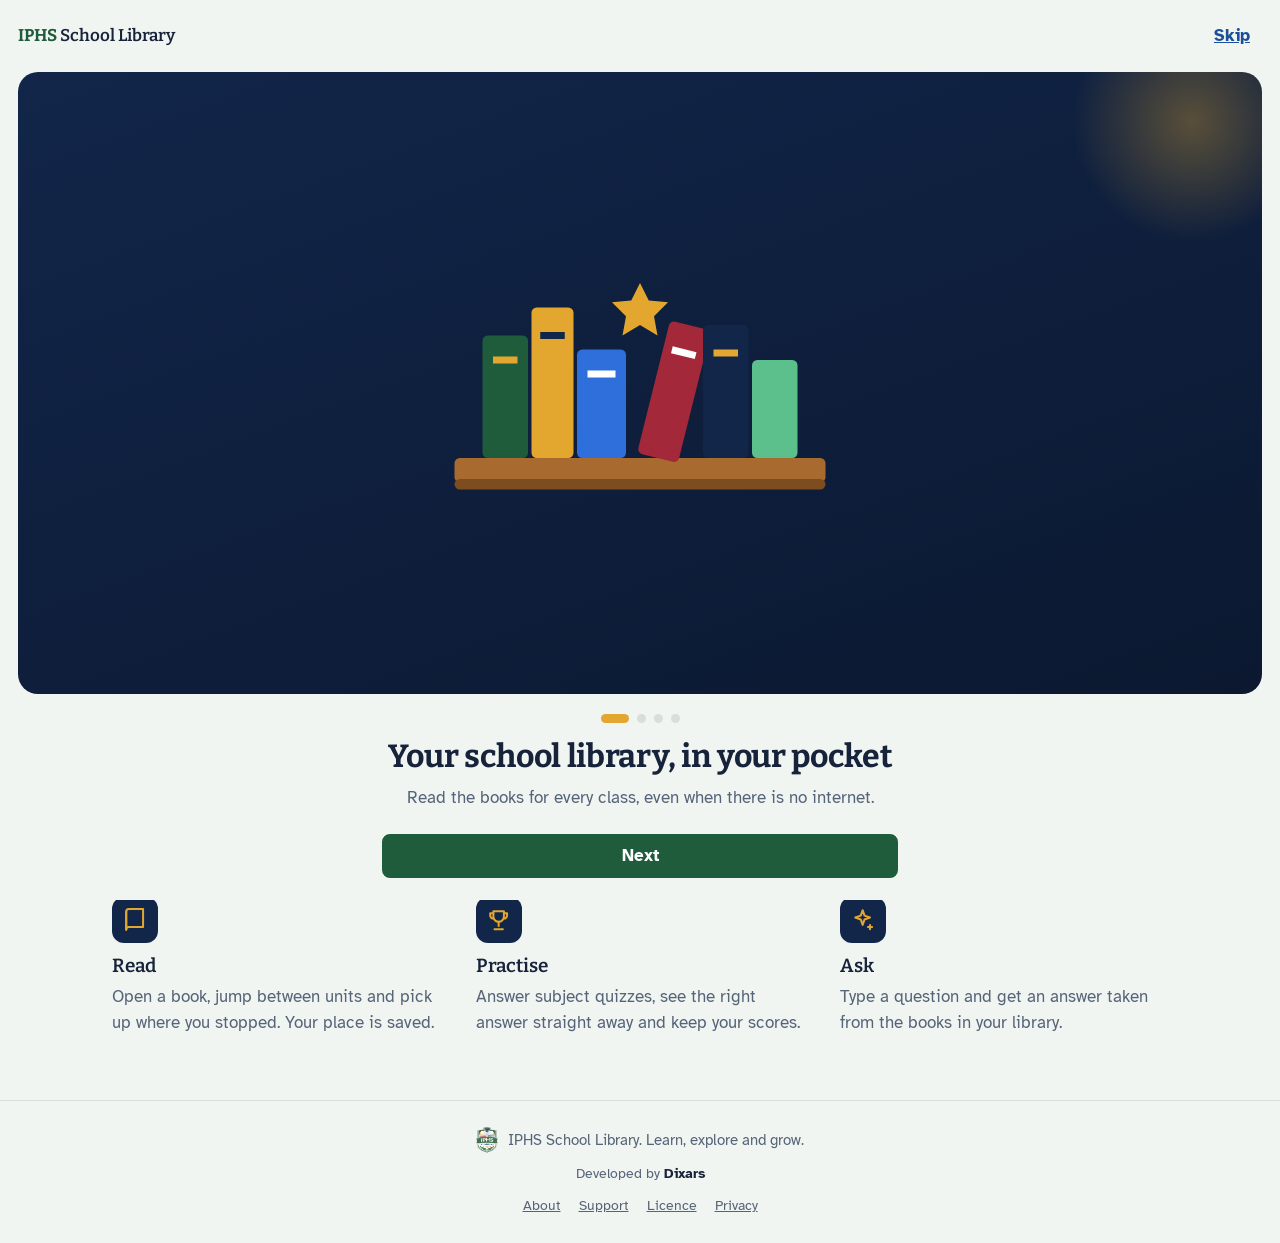
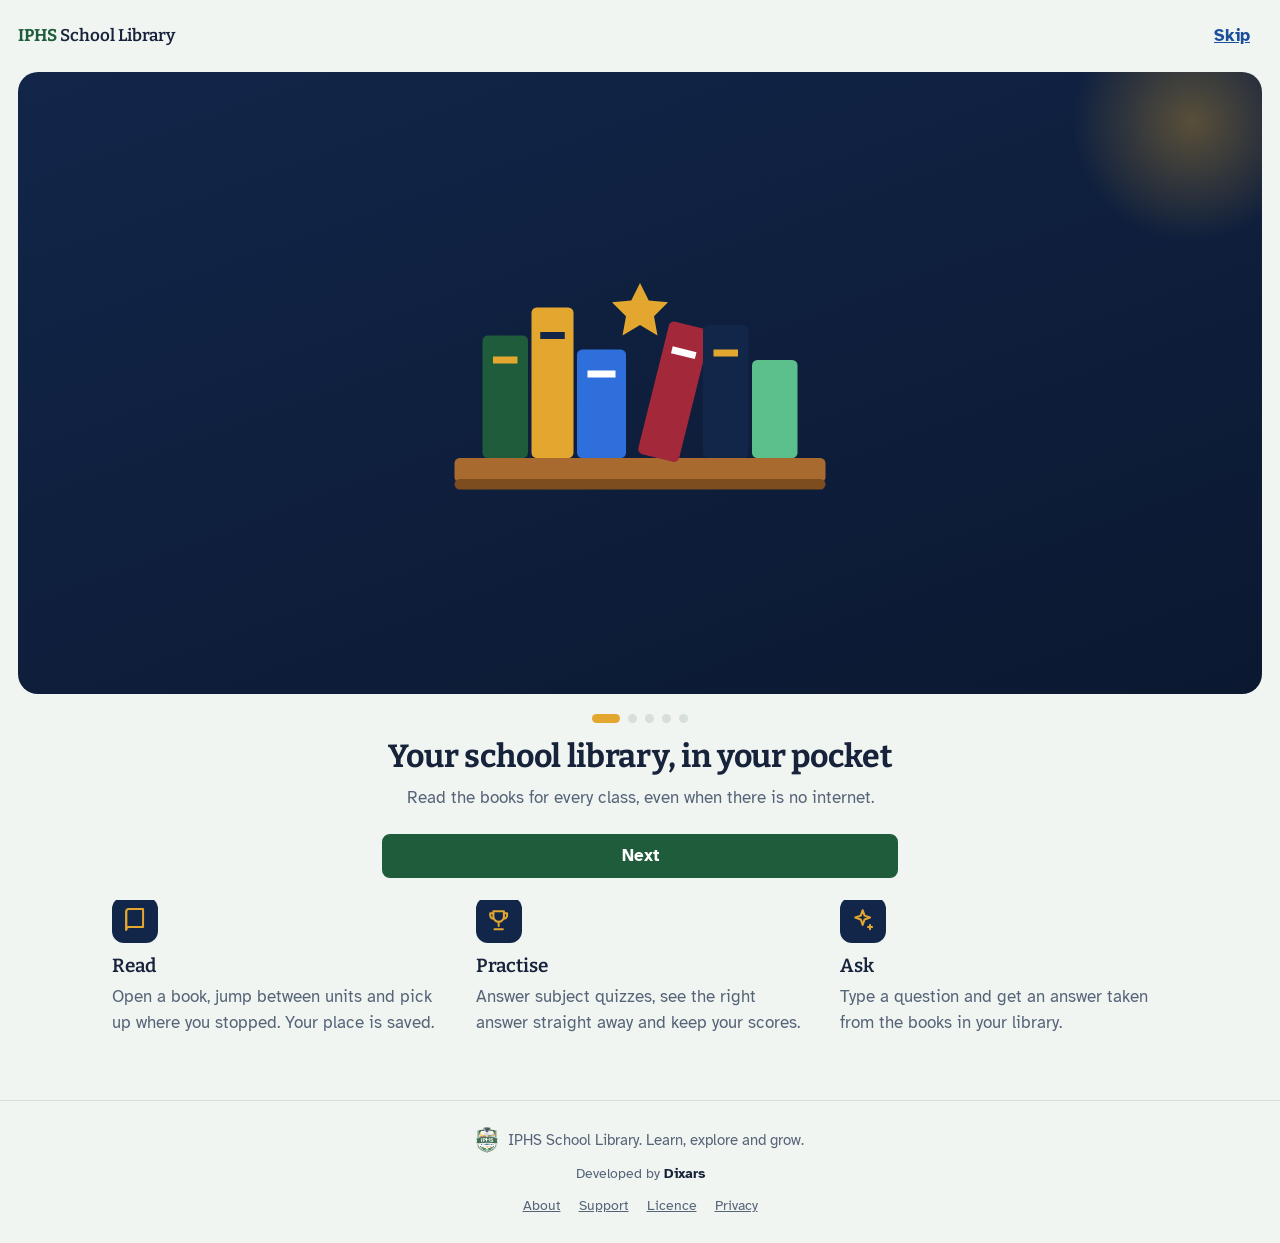
